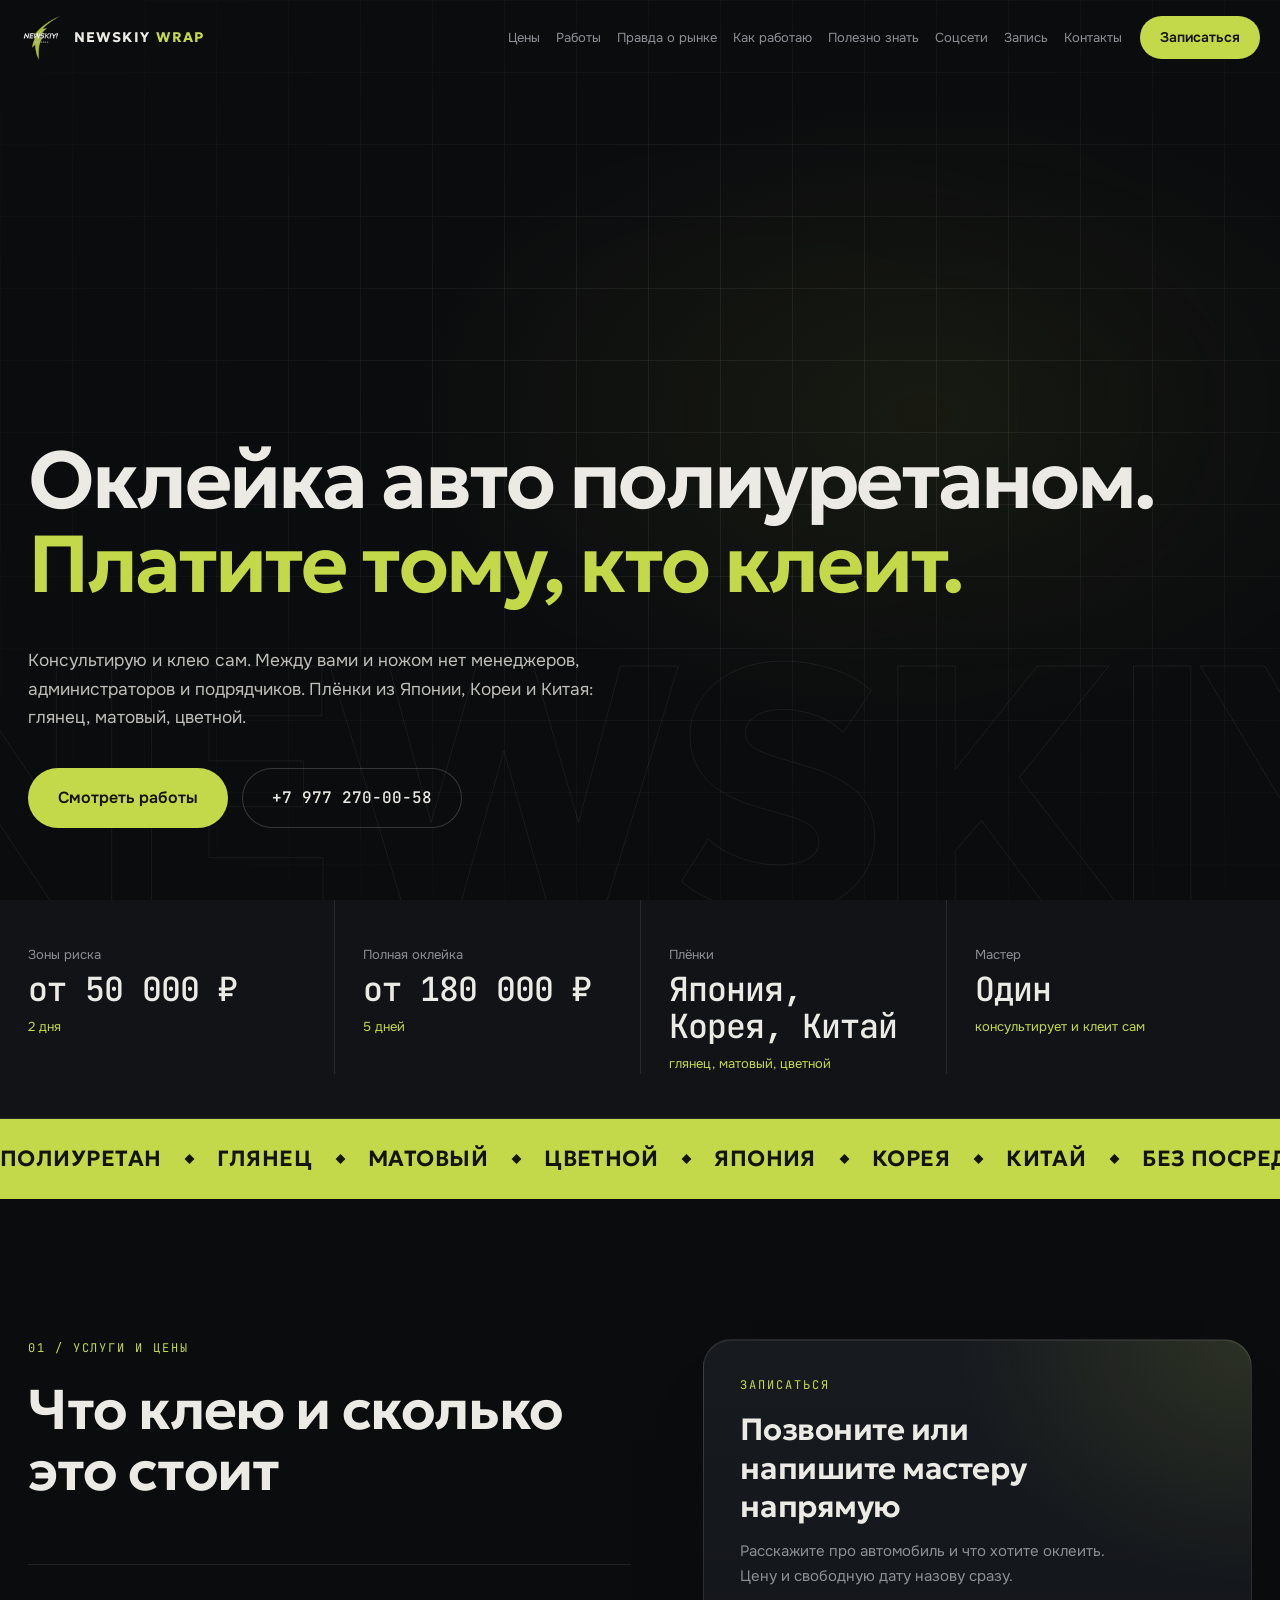
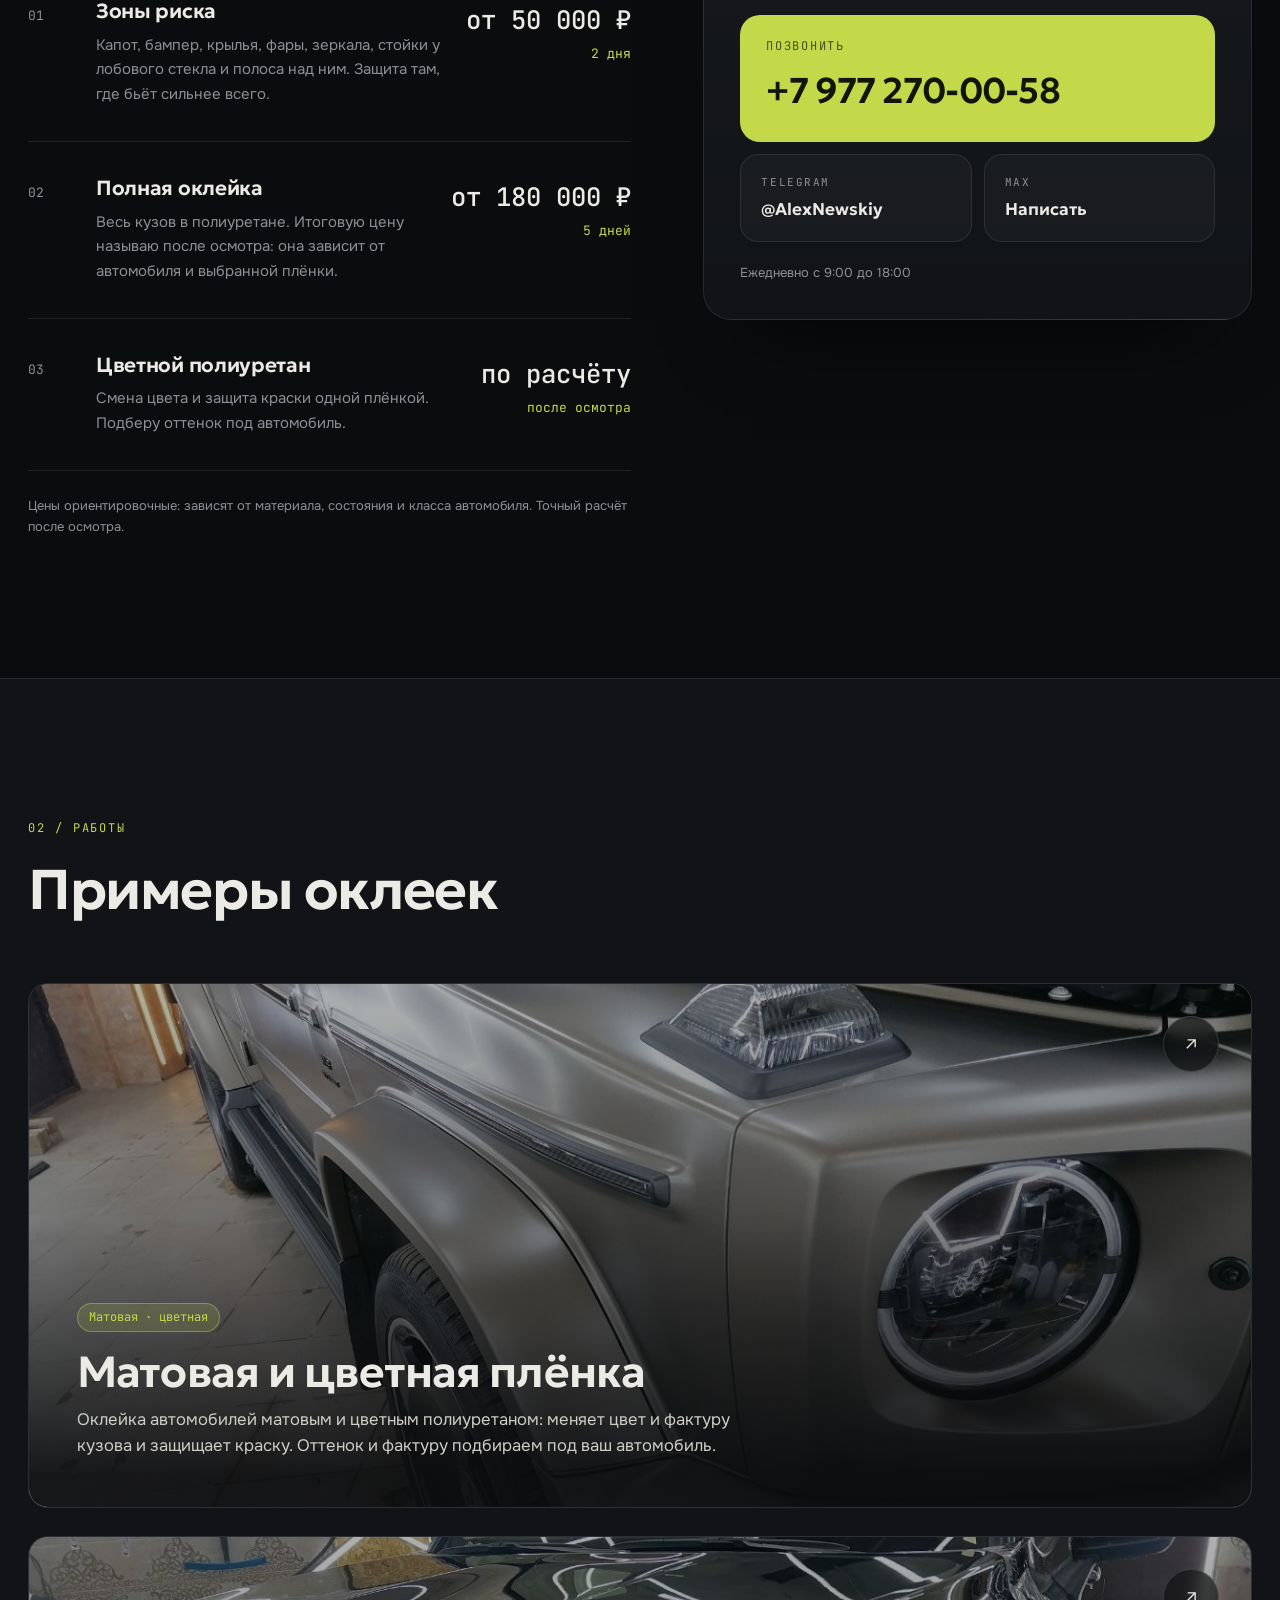
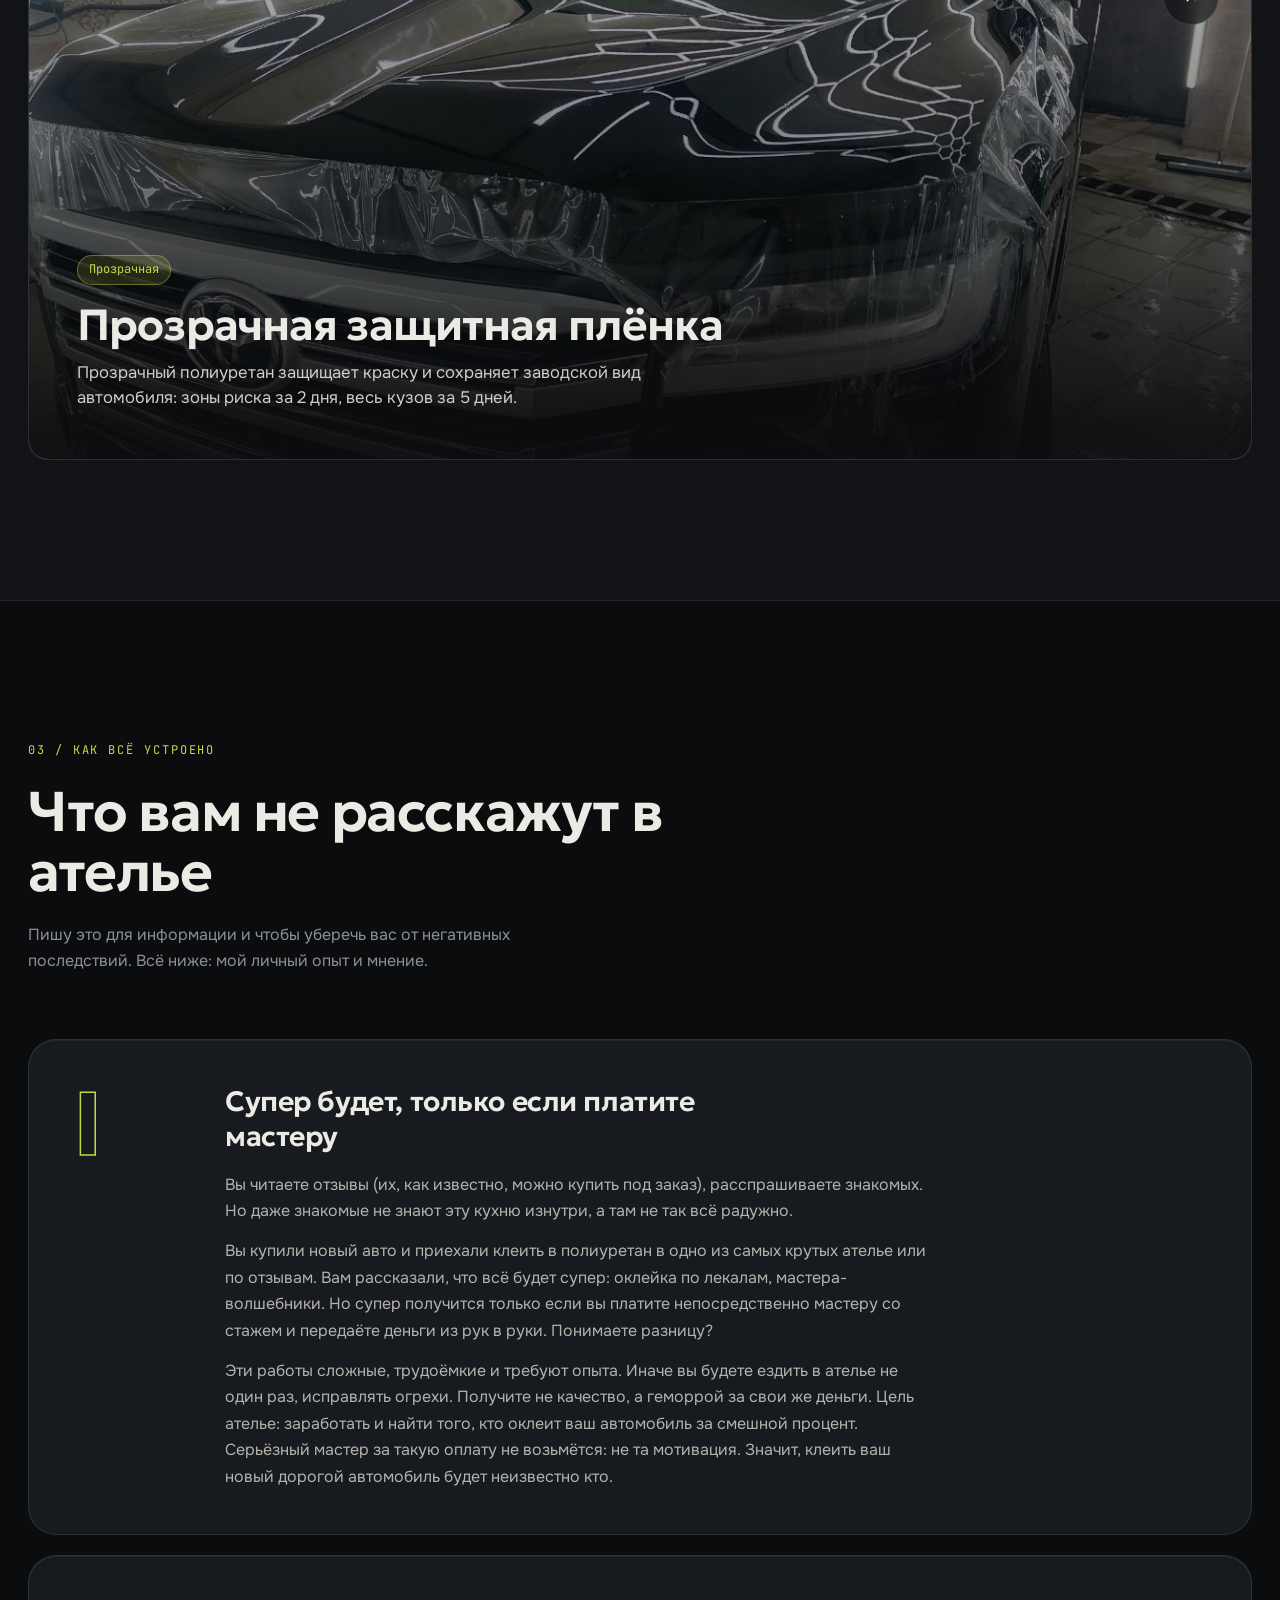
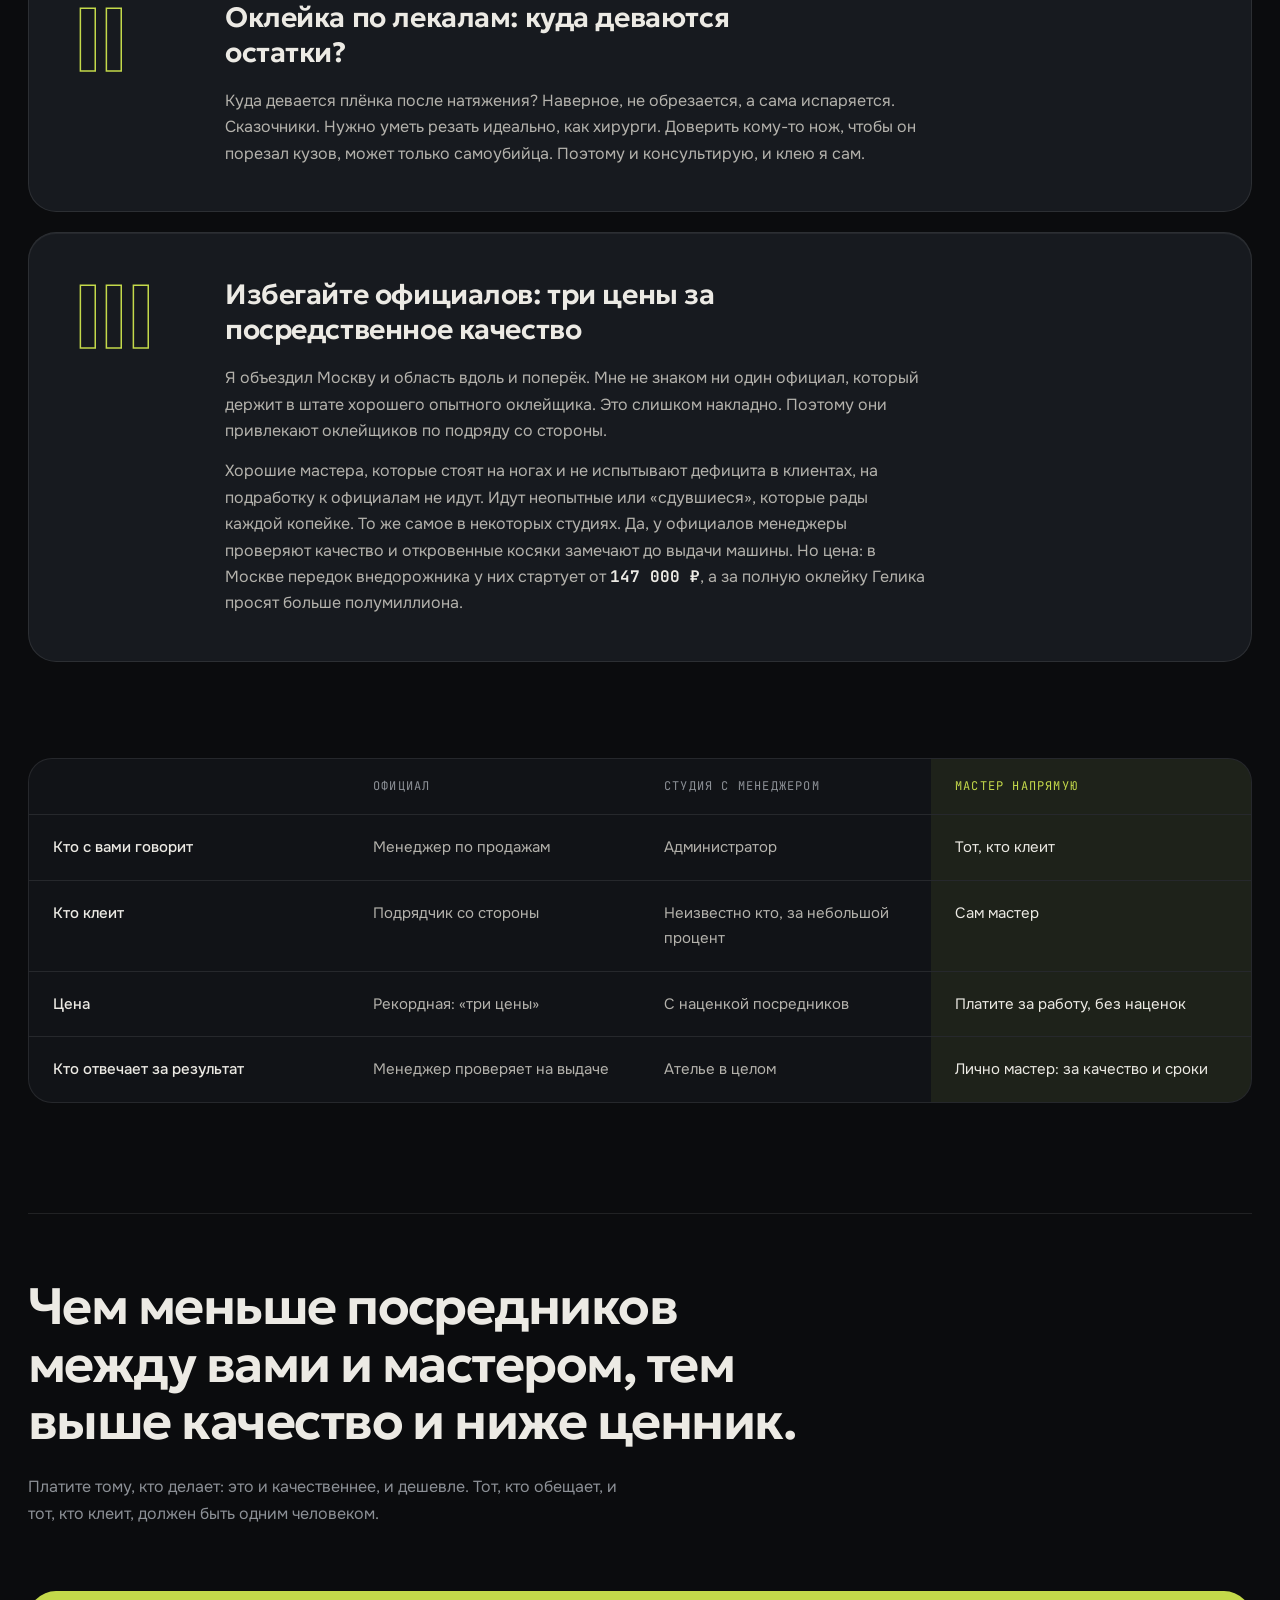
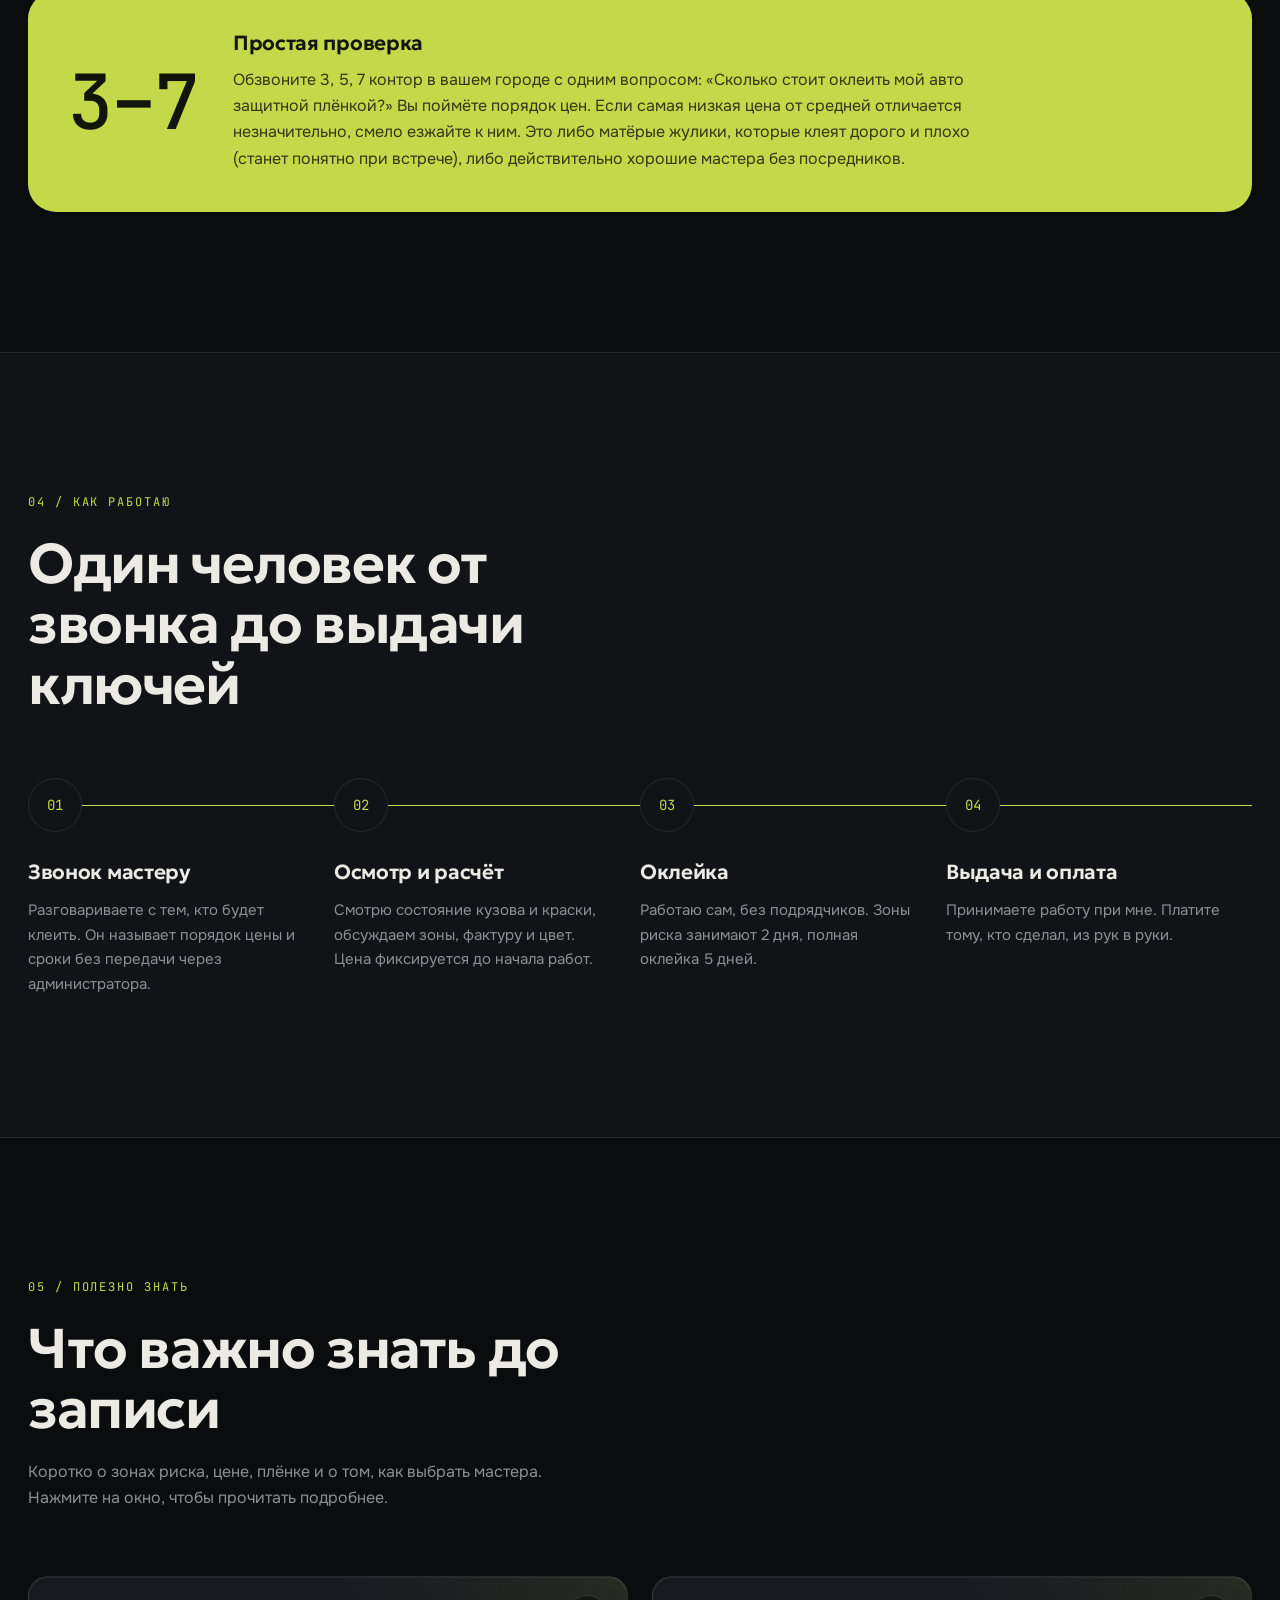
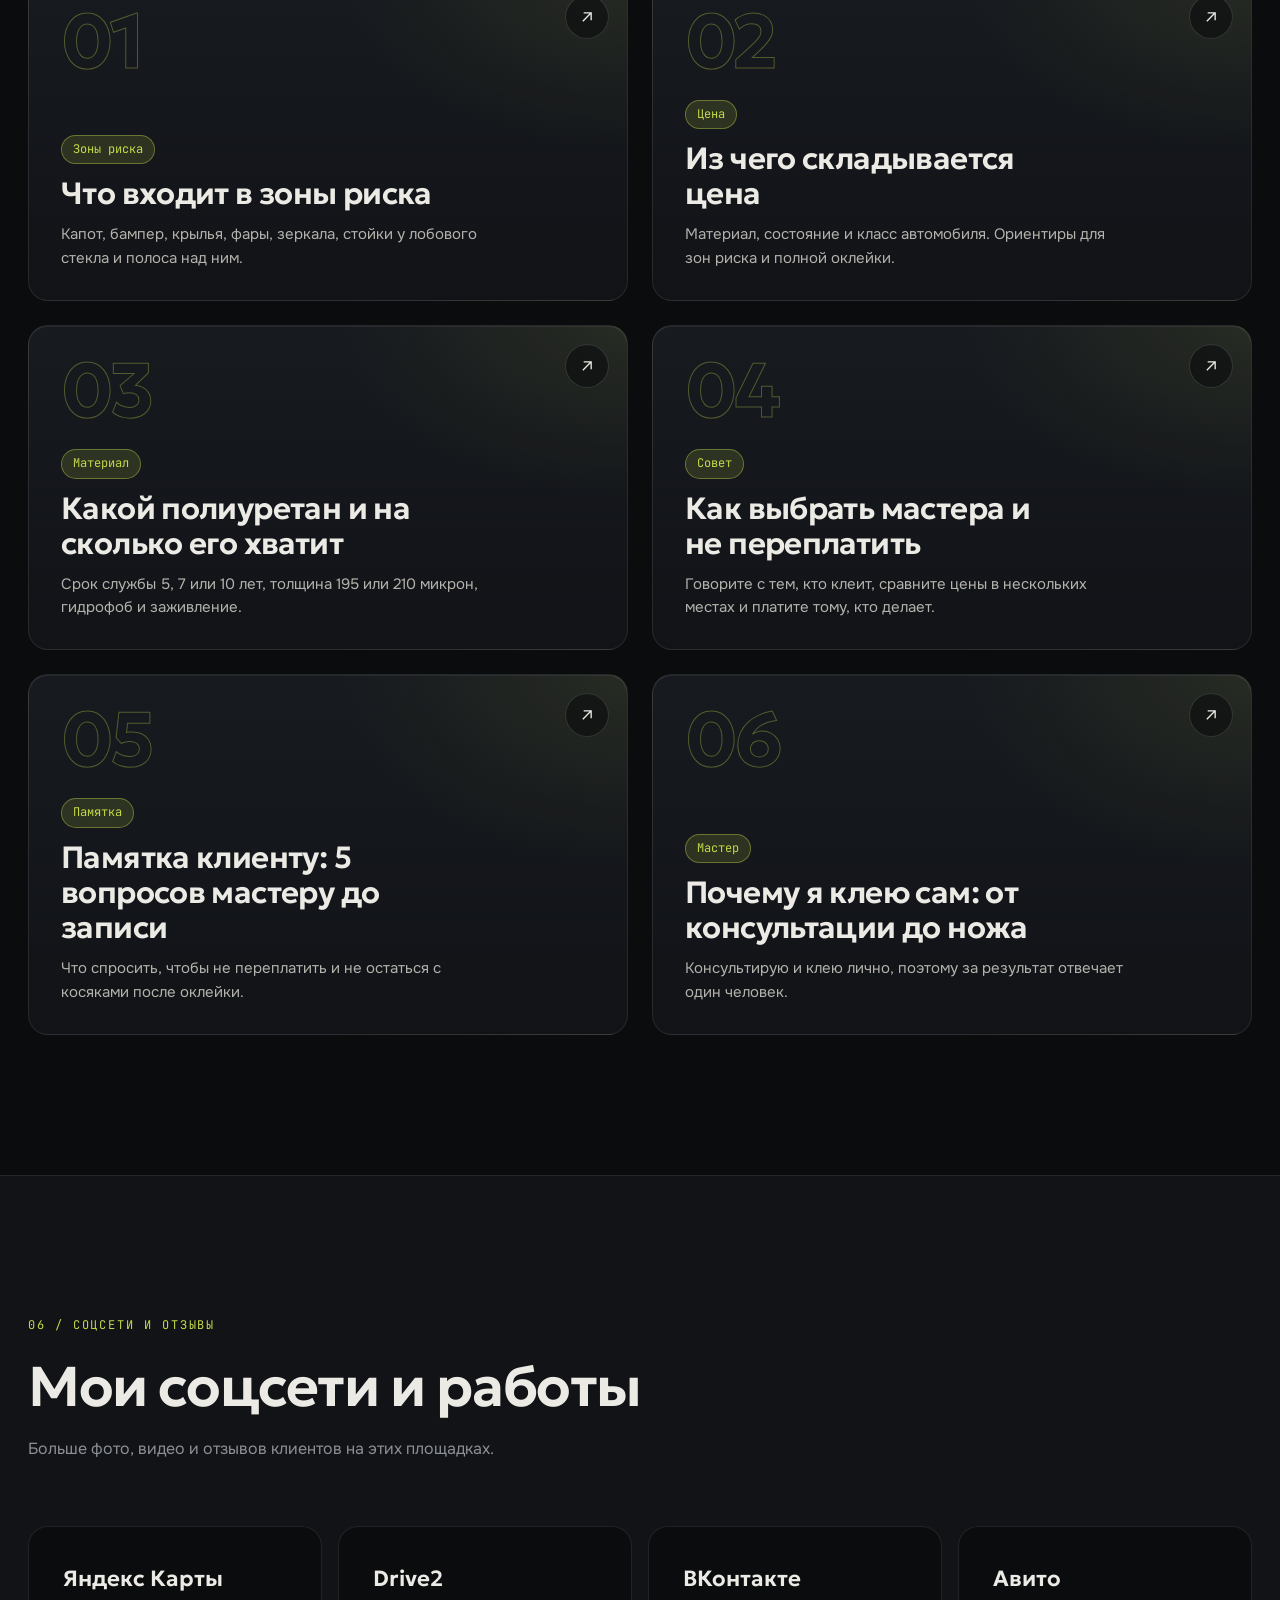
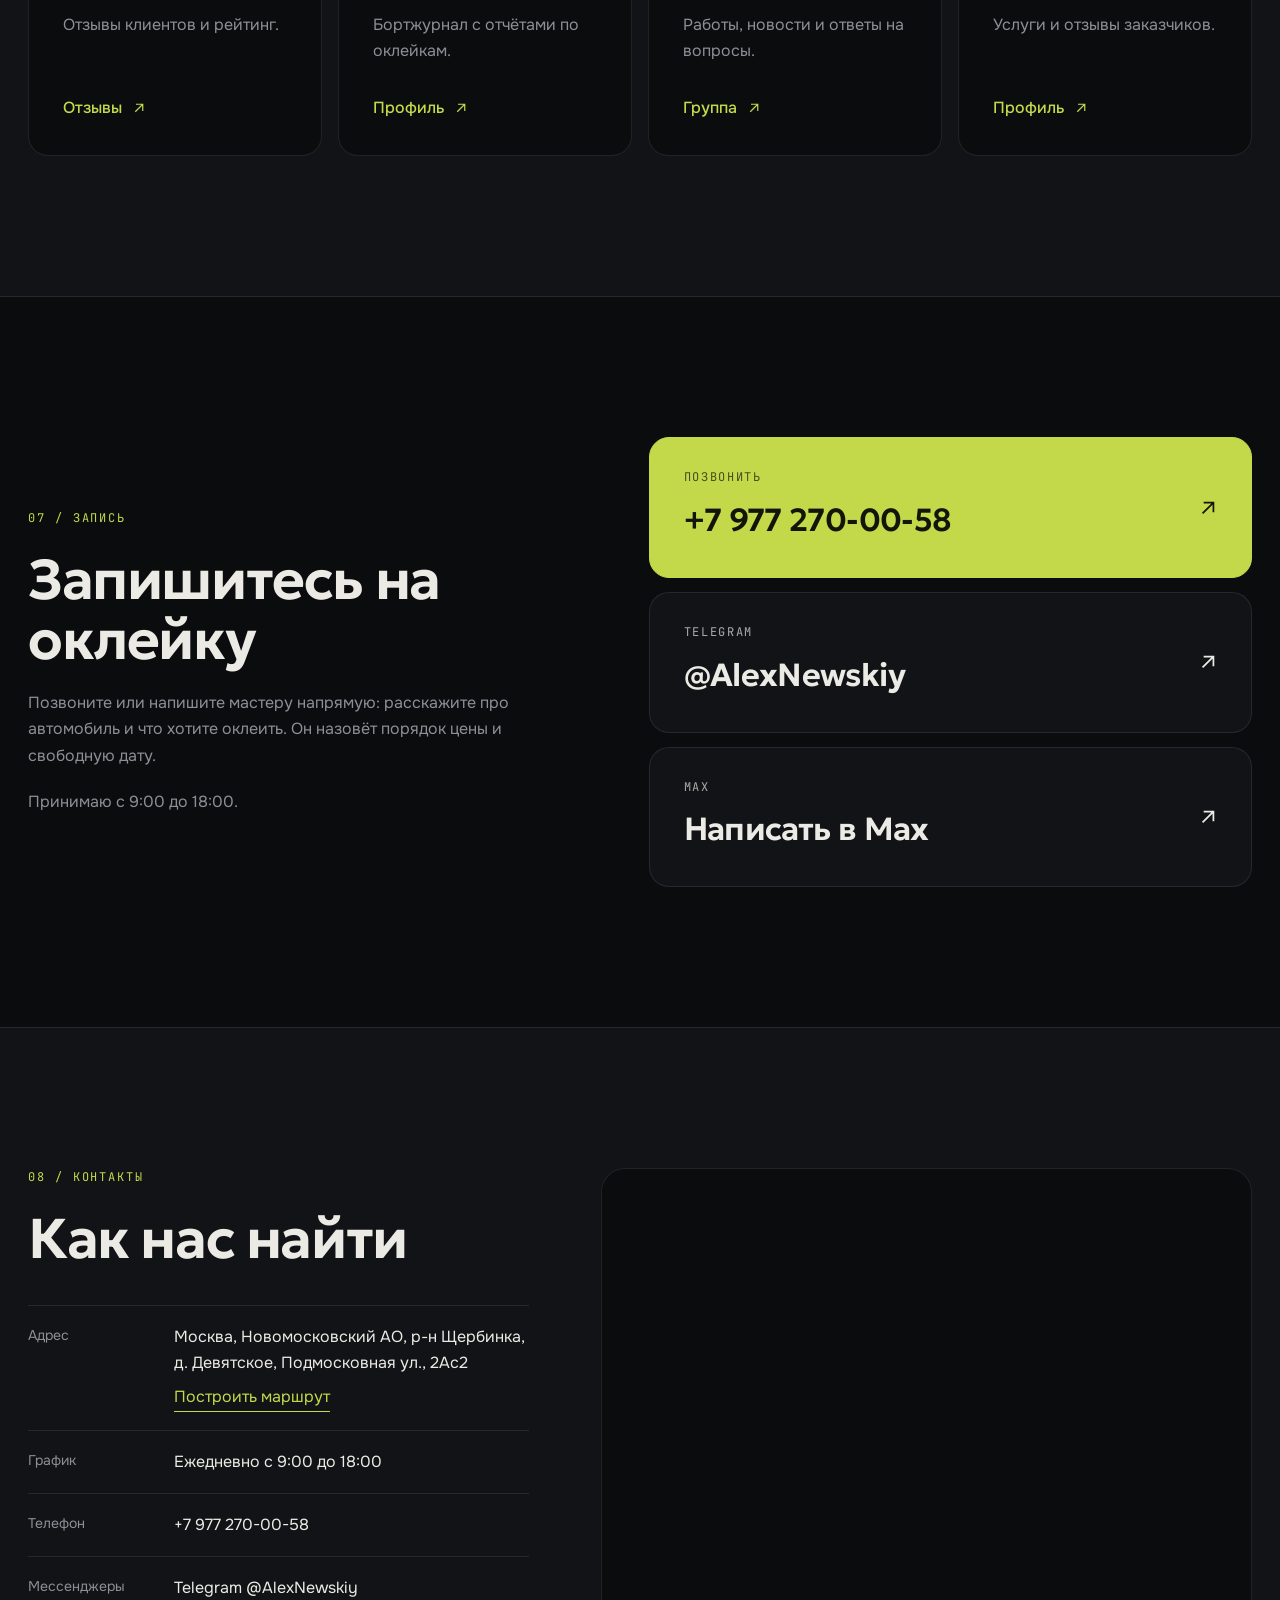
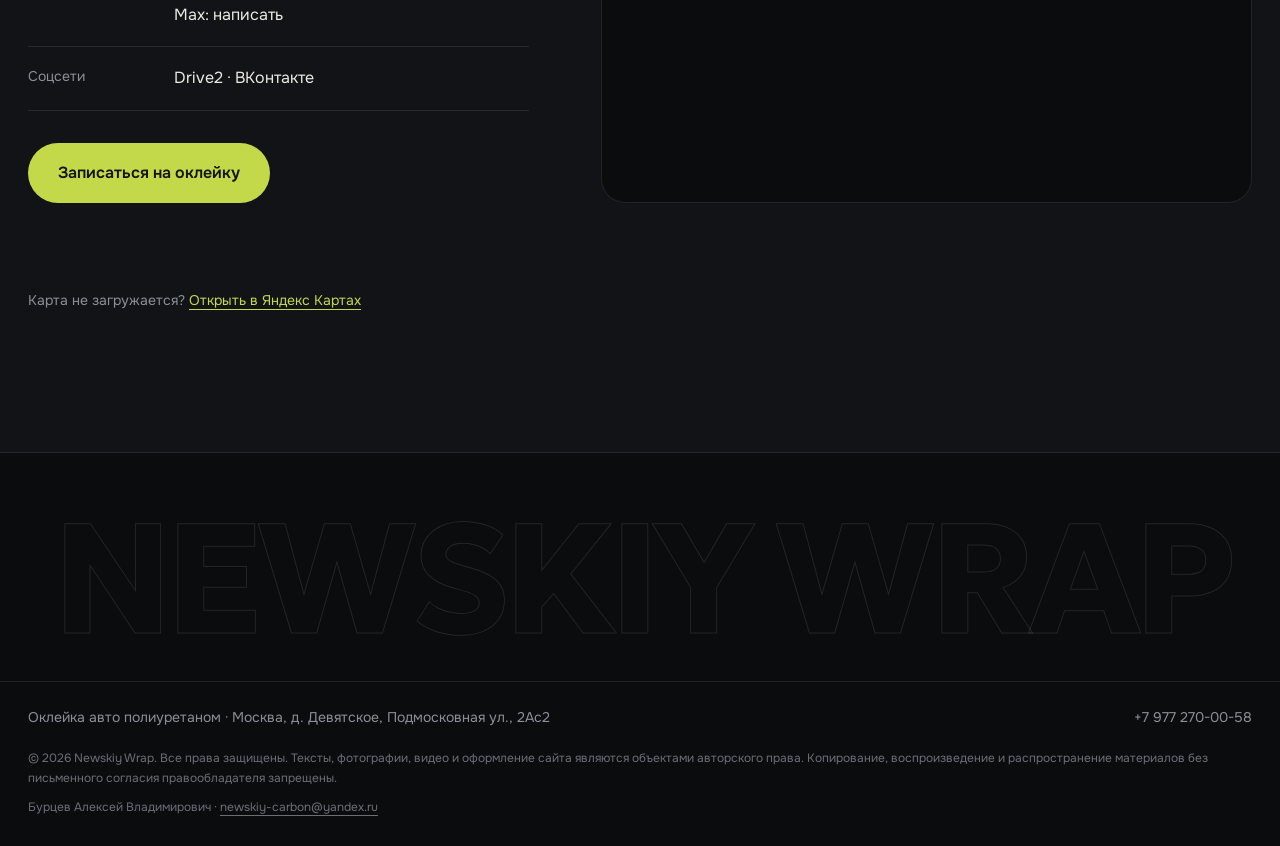
==== index.html @ c979ae51 "Ссылка на карту на случай, если карта не загрузилась; цвет выделения текста Co-Authored-By: Claude S" ====
<!doctype html>
<html lang="ru">
<head>
<meta charset="utf-8">
<meta name="viewport" content="width=device-width, initial-scale=1">
<title>Newskiy Wrap — оклейка авто полиуретановой плёнкой в Москве</title>
<meta name="description" content="Оклейка автомобилей полиуретаном: матовый, глянец, цветной. Плёнки из Японии, Кореи и Китая. Консультирует и клеит один мастер, без посредников. Зоны риска от 50 000 ₽, полная оклейка от 180 000 ₽.">
<meta name="theme-color" content="#0b0c0e">
<link rel="preconnect" href="https://fonts.googleapis.com">
<link rel="preconnect" href="https://fonts.gstatic.com" crossorigin>
<link href="https://fonts.googleapis.com/css2?family=Geologica:wght@300;400;500;600;700&family=Onest:wght@300;400;500;600&family=JetBrains+Mono:wght@400;500&display=swap" rel="stylesheet">
<link rel="icon" type="image/png" href="favicon.png">
<link rel="stylesheet" href="style.css?v=93">
</head>
<body>

<header class="nav" id="nav">
  <a class="logo" href="#top" aria-label="Newskiy Wrap">
    <img class="logo-mark" src="logo.png" alt="" width="44" height="44">
    <span>NEWSKIY<em>WRAP</em></span>
  </a>
  <nav class="nav-links" id="navLinks">
    <a href="#prices">Цены</a>
    <a href="#works">Работы</a>
    <a href="#truth">Правда о рынке</a>
    <a href="#process">Как работаю</a>
    <a href="#info">Полезно знать</a>
    <a href="#reviews">Соцсети</a>
    <a href="#booking">Запись</a>
    <a href="#contacts">Контакты</a>
  </nav>
  <a class="btn btn-sm" href="#booking">Записаться</a>
  <button class="burger" id="burger" aria-label="Меню" aria-expanded="false"><span></span><span></span></button>
</header>

<main id="top">

<!-- HERO -->
<section class="hero" id="hero">
  <div class="hero-grid-bg" aria-hidden="true"></div>
  <div class="hero-word" aria-hidden="true">NEWSKIY</div>
  
  <div class="hero-inner wrap">
    <div class="hero-copy">
      <h1>Оклейка авто полиуретаном.<br><em>Платите тому, кто клеит.</em></h1>
      <p class="lead">Консультирую и клею сам. Между вами и ножом нет менеджеров, администраторов и подрядчиков. Плёнки из Японии, Кореи и Китая: глянец, матовый, цветной.</p>
      <div class="hero-cta">
        <a class="btn" href="#works">Смотреть работы</a>
        <a class="btn btn-ghost" href="tel:+79772700058">+7 977 270-00-58</a>
      </div>
    </div>
  </div>
</section>

<section class="hero-strip" aria-label="Коротко об услугах">
  <dl class="hero-stats wrap">
    <div><dt>Зоны риска</dt><dd>от 50 000 ₽</dd><small>2 дня</small></div>
    <div><dt>Полная оклейка</dt><dd>от 180 000 ₽</dd><small>5 дней</small></div>
    <div><dt>Плёнки</dt><dd>Япония, Корея, Китай</dd><small>глянец, матовый, цветной</small></div>
    <div><dt>Мастер</dt><dd>Один</dd><small>консультирует и клеит сам</small></div>
  </dl>
</section>

<div class="marquee" aria-hidden="true">
  <div class="marquee-track">
    <span>Полиуретан</span><span>Глянец</span><span>Матовый</span><span>Цветной</span><span>Япония</span><span>Корея</span><span>Китай</span><span>Без посредников</span>
    <span>Полиуретан</span><span>Глянец</span><span>Матовый</span><span>Цветной</span><span>Япония</span><span>Корея</span><span>Китай</span><span>Без посредников</span>
  </div>
</div>

<!-- PRICES -->
<section class="section" id="prices">
  <div class="wrap grid-prices">
    <div>
      <div class="head reveal">
        <p class="label">01 / Услуги и цены</p>
        <h2>Что клею и сколько это стоит</h2>
      </div>
      <ul class="price-list" id="priceList">
        <li class="price-row reveal" data-mode="risk">
          <span class="pr-idx">01</span>
          <div class="pr-main">
            <h3>Зоны риска</h3>
            <p>Капот, бампер, крылья, фары, зеркала, стойки у лобового стекла и полоса над ним. Защита там, где бьёт сильнее всего.</p>
          </div>
          <div class="pr-meta"><span class="pr-cost">от 50 000 ₽</span><span class="pr-time">2 дня</span></div>
        </li>
        <li class="price-row reveal" data-mode="full">
          <span class="pr-idx">02</span>
          <div class="pr-main">
            <h3>Полная оклейка</h3>
            <p>Весь кузов в полиуретане. Итоговую цену называю после осмотра: она зависит от автомобиля и выбранной плёнки.</p>
          </div>
          <div class="pr-meta"><span class="pr-cost">от 180 000 ₽</span><span class="pr-time">5 дней</span></div>
        </li>
        <li class="price-row reveal" data-mode="color">
          <span class="pr-idx">03</span>
          <div class="pr-main">
            <h3>Цветной полиуретан</h3>
            <p>Смена цвета и защита краски одной плёнкой. Подберу оттенок под автомобиль.</p>
          </div>
          <div class="pr-meta"><span class="pr-cost">по расчёту</span><span class="pr-time">после осмотра</span></div>
        </li>
      </ul>
      <p class="fine reveal">Цены ориентировочные: зависят от материала, состояния и класса автомобиля. Точный расчёт после осмотра.</p>
    </div>

    <div class="diag-sticky reveal">
      <div class="book-card">
        <p class="bc-label">Записаться</p>
        <h3>Позвоните или напишите мастеру напрямую</h3>
        <p class="bc-note">Расскажите про автомобиль и что хотите оклеить. Цену и свободную дату назову сразу.</p>
        <a class="bc-phone" href="tel:+79772700058">
          <span>Позвонить</span>
          <b>+7 977 270-00-58</b>
        </a>
        <div class="bc-links">
          <a href="https://t.me/AlexNewskiy" target="_blank" rel="noopener"><span>Telegram</span><b>@AlexNewskiy</b></a>
          <a href="https://max.ru/u/f9LHodD0cOKzmCOb7GUmA6AZXnyaJ79vmyBypSee1Kye7gQ1N4GQxfeC9OI" target="_blank" rel="noopener"><span>Max</span><b>Написать</b></a>
        </div>
        <p class="bc-hours">Ежедневно с 9:00 до 18:00</p>
      </div>
    </div>
  </div>
</section>

<!-- WORKS -->
<section class="section section-dark" id="works">
  <div class="wrap">
    <div class="head head-row reveal">
      <div>
        <p class="label">02 / Работы</p>
        <h2>Примеры оклеек</h2>
      </div>
    </div>
    <div class="works" id="works-grid" aria-live="polite"></div>
  </div>
</section>

<!-- TRUTH -->
<section class="section" id="truth">
  <div class="wrap">
    <div class="head reveal">
      <p class="label">03 / Как всё устроено</p>
      <h2>Что вам не расскажут в ателье</h2>
      <p class="note">Пишу это для информации и чтобы уберечь вас от негативных последствий. Всё ниже: мой личный опыт и мнение.</p>
    </div>

    <div class="stack">
      <article class="stack-card reveal">
        <span class="big-num">I</span>
        <div>
          <h3>Супер будет, только если платите мастеру</h3>
          <p>Вы читаете отзывы (их, как известно, можно купить под заказ), расспрашиваете знакомых. Но даже знакомые не знают эту кухню изнутри, а там не так всё радужно.</p>
          <p>Вы купили новый авто и приехали клеить в полиуретан в одно из самых крутых ателье или по отзывам. Вам рассказали, что всё будет супер: оклейка по лекалам, мастера-волшебники. Но супер получится только если вы платите непосредственно мастеру со стажем и передаёте деньги из рук в руки. Понимаете разницу?</p>
          <p>Эти работы сложные, трудоёмкие и требуют опыта. Иначе вы будете ездить в ателье не один раз, исправлять огрехи. Получите не качество, а геморрой за свои же деньги. Цель ателье: заработать и найти того, кто оклеит ваш автомобиль за смешной процент. Серьёзный мастер за такую оплату не возьмётся: не та мотивация. Значит, клеить ваш новый дорогой автомобиль будет неизвестно кто.</p>
        </div>
      </article>

      <article class="stack-card reveal">
        <span class="big-num">II</span>
        <div>
          <h3>Оклейка по лекалам: куда деваются остатки?</h3>
          <p>Куда девается плёнка после натяжения? Наверное, не обрезается, а сама испаряется. Сказочники. Нужно уметь резать идеально, как хирурги. Доверить кому-то нож, чтобы он порезал кузов, может только самоубийца. Поэтому и консультирую, и клею я сам.</p>
        </div>
      </article>

      <article class="stack-card reveal">
        <span class="big-num">III</span>
        <div>
          <h3>Избегайте официалов: три цены за посредственное качество</h3>
          <p>Я объездил Москву и область вдоль и поперёк. Мне не знаком ни один официал, который держит в штате хорошего опытного оклейщика. Это слишком накладно. Поэтому они привлекают оклейщиков по подряду со стороны.</p>
          <p>Хорошие мастера, которые стоят на ногах и не испытывают дефицита в клиентах, на подработку к официалам не идут. Идут неопытные или «сдувшиеся», которые рады каждой копейке. То же самое в некоторых студиях. Да, у официалов менеджеры проверяют качество и откровенные косяки замечают до выдачи машины. Но цена: в Москве передок внедорожника у них стартует от <b class="mono">147 000 ₽</b>, а за полную оклейку Гелика просят больше полумиллиона.</p>
        </div>
      </article>
    </div>

    <div class="compare reveal" role="table" aria-label="Сравнение вариантов оклейки (по опыту мастера)">
      <div class="cmp-row cmp-head" role="row">
        <span role="columnheader"></span>
        <span role="columnheader">Официал</span>
        <span role="columnheader">Студия с менеджером</span>
        <span role="columnheader" class="cmp-us">Мастер напрямую</span>
      </div>
      <div class="cmp-row" role="row">
        <span class="cmp-q" role="rowheader">Кто с вами говорит</span>
        <span data-col="Официал" role="cell">Менеджер по продажам</span>
        <span data-col="Студия" role="cell">Администратор</span>
        <span data-col="Мастер" class="cmp-us" role="cell">Тот, кто клеит</span>
      </div>
      <div class="cmp-row" role="row">
        <span class="cmp-q" role="rowheader">Кто клеит</span>
        <span data-col="Официал" role="cell">Подрядчик со стороны</span>
        <span data-col="Студия" role="cell">Неизвестно кто, за небольшой процент</span>
        <span data-col="Мастер" class="cmp-us" role="cell">Сам мастер</span>
      </div>
      <div class="cmp-row" role="row">
        <span class="cmp-q" role="rowheader">Цена</span>
        <span data-col="Официал" role="cell">Рекордная: «три цены»</span>
        <span data-col="Студия" role="cell">С наценкой посредников</span>
        <span data-col="Мастер" class="cmp-us" role="cell">Платите за работу, без наценок</span>
      </div>
      <div class="cmp-row" role="row">
        <span class="cmp-q" role="rowheader">Кто отвечает за результат</span>
        <span data-col="Официал" role="cell">Менеджер проверяет на выдаче</span>
        <span data-col="Студия" role="cell">Ателье в целом</span>
        <span data-col="Мастер" class="cmp-us" role="cell">Лично мастер: за качество и сроки</span>
      </div>
    </div>

    <blockquote class="verdict reveal">
      <p>Чем меньше посредников между вами и мастером, тем выше качество и ниже ценник.</p>
      <footer>Платите тому, кто делает: это и качественнее, и дешевле. Тот, кто обещает, и тот, кто клеит, должен быть одним человеком.</footer>
    </blockquote>

    <div class="tip reveal">
      <span class="tip-n mono">3–7</span>
      <div>
        <h3>Простая проверка</h3>
        <p>Обзвоните 3, 5, 7 контор в вашем городе с одним вопросом: «Сколько стоит оклеить мой авто защитной плёнкой?» Вы поймёте порядок цен. Если самая низкая цена от средней отличается незначительно, смело езжайте к ним. Это либо матёрые жулики, которые клеят дорого и плохо (станет понятно при встрече), либо действительно хорошие мастера без посредников.</p>
      </div>
    </div>
  </div>
</section>

<!-- PROCESS -->
<section class="section section-dark" id="process">
  <div class="wrap">
    <div class="head reveal">
      <p class="label">04 / Как работаю</p>
      <h2>Один человек от звонка до выдачи ключей</h2>
    </div>
    <ol class="steps" id="steps">
      <li class="reveal"><span class="s-num">01</span><h3>Звонок мастеру</h3><p>Разговариваете с тем, кто будет клеить. Он называет порядок цены и сроки без передачи через администратора.</p></li>
      <li class="reveal"><span class="s-num">02</span><h3>Осмотр и расчёт</h3><p>Смотрю состояние кузова и краски, обсуждаем зоны, фактуру и цвет. Цена фиксируется до начала работ.</p></li>
      <li class="reveal"><span class="s-num">03</span><h3>Оклейка</h3><p>Работаю сам, без подрядчиков. Зоны риска занимают 2 дня, полная оклейка 5 дней.</p></li>
      <li class="reveal"><span class="s-num">04</span><h3>Выдача и оплата</h3><p>Принимаете работу при мне. Платите тому, кто сделал, из рук в руки.</p></li>
    </ol>
  </div>
</section>

<!-- INFO -->
<section class="section" id="info">
  <div class="wrap">
    <div class="head reveal">
      <p class="label">05 / Полезно знать</p>
      <h2>Что важно знать до записи</h2>
      <p class="note">Коротко о зонах риска, цене, плёнке и о том, как выбрать мастера. Нажмите на окно, чтобы прочитать подробнее.</p>
    </div>
    <div class="info-grid" id="info-grid"></div>
  </div>
</section>

<!-- REVIEWS -->
<section class="section section-dark" id="reviews">
  <div class="wrap">
    <div class="head reveal">
      <p class="label">06 / Соцсети и отзывы</p>
      <h2>Мои соцсети и работы</h2>
      <p class="note">Больше фото, видео и отзывов клиентов на этих площадках.</p>
    </div>
    <div class="reviews-grid">
      <a class="review-src reveal" href="https://yandex.ru/maps/org/227361083026/reviews/" target="_blank" rel="noopener">
        <span class="src-name">Яндекс Карты</span>
        <p>Отзывы клиентов и рейтинг.</p>
        <span class="src-go">Отзывы <svg width="18" height="18" viewBox="0 0 24 24" fill="none" stroke="currentColor" stroke-width="1.6"><path d="M7 17 17 7M8 7h9v9"/></svg></span>
      </a>
      <a class="review-src reveal" href="https://www.drive2.ru/users/newski" target="_blank" rel="noopener">
        <span class="src-name">Drive2</span>
        <p>Бортжурнал с отчётами по оклейкам.</p>
        <span class="src-go">Профиль <svg width="18" height="18" viewBox="0 0 24 24" fill="none" stroke="currentColor" stroke-width="1.6"><path d="M7 17 17 7M8 7h9v9"/></svg></span>
      </a>
      <a class="review-src reveal" href="https://vk.ru/club53753313" target="_blank" rel="noopener">
        <span class="src-name">ВКонтакте</span>
        <p>Работы, новости и ответы на вопросы.</p>
        <span class="src-go">Группа <svg width="18" height="18" viewBox="0 0 24 24" fill="none" stroke="currentColor" stroke-width="1.6"><path d="M7 17 17 7M8 7h9v9"/></svg></span>
      </a>
      <a class="review-src reveal" href="https://www.avito.ru/brands/i365973119/all/predlozheniya_uslug" target="_blank" rel="noopener">
        <span class="src-name">Авито</span>
        <p>Услуги и отзывы заказчиков.</p>
        <span class="src-go">Профиль <svg width="18" height="18" viewBox="0 0 24 24" fill="none" stroke="currentColor" stroke-width="1.6"><path d="M7 17 17 7M8 7h9v9"/></svg></span>
      </a>
    </div>
  </div>
</section>

<!-- BOOKING -->
<section class="section booking" id="booking">
  <div class="wrap grid-booking">
    <div class="reveal">
      <p class="label">07 / Запись</p>
      <h2>Запишитесь на оклейку</h2>
      <p class="body">Позвоните или напишите мастеру напрямую: расскажите про автомобиль и что хотите оклеить. Он назовёт порядок цены и свободную дату.</p>
      <p class="body">Принимаю с 9:00 до 18:00.</p>
    </div>
    <div class="channels reveal">
      <a href="tel:+79772700058" class="channel channel-main">
        <span class="ch-label">Позвонить</span>
        <b>+7 977 270-00-58</b>
        <svg width="26" height="26" viewBox="0 0 24 24" fill="none" stroke="currentColor" stroke-width="1.6"><path d="M7 17 17 7M8 7h9v9"/></svg>
      </a>
      <a href="https://t.me/AlexNewskiy" target="_blank" rel="noopener" class="channel">
        <span class="ch-label">Telegram</span>
        <b>@AlexNewskiy</b>
        <svg width="26" height="26" viewBox="0 0 24 24" fill="none" stroke="currentColor" stroke-width="1.6"><path d="M7 17 17 7M8 7h9v9"/></svg>
      </a>
      <a href="https://max.ru/u/f9LHodD0cOKzmCOb7GUmA6AZXnyaJ79vmyBypSee1Kye7gQ1N4GQxfeC9OI" target="_blank" rel="noopener" class="channel">
        <span class="ch-label">Max</span>
        <b>Написать в Max</b>
        <svg width="26" height="26" viewBox="0 0 24 24" fill="none" stroke="currentColor" stroke-width="1.6"><path d="M7 17 17 7M8 7h9v9"/></svg>
      </a>
    </div>
  </div>
</section>

<!-- CONTACTS -->
<section class="section section-dark" id="contacts">
  <div class="wrap grid-contacts">
    <div class="reveal">
      <p class="label">08 / Контакты</p>
      <h2>Как нас найти</h2>
      <dl class="contact-list">
        <div><dt>Адрес</dt><dd>Москва, Новомосковский АО, р-н Щербинка,<br>д. Девятское, Подмосковная ул., 2Ас2<br><a class="route" href="https://yandex.ru/maps/?mode=search&text=%D0%9C%D0%BE%D1%81%D0%BA%D0%B2%D0%B0%2C%20%D0%A9%D0%B5%D1%80%D0%B1%D0%B8%D0%BD%D0%BA%D0%B0%2C%20%D0%B4%D0%B5%D1%80%D0%B5%D0%B2%D0%BD%D1%8F%20%D0%94%D0%B5%D0%B2%D1%8F%D1%82%D1%81%D0%BA%D0%BE%D0%B5%2C%20%D0%9F%D0%BE%D0%B4%D0%BC%D0%BE%D1%81%D0%BA%D0%BE%D0%B2%D0%BD%D0%B0%D1%8F%20%D1%83%D0%BB%D0%B8%D1%86%D0%B0%2C%202%D0%90%D1%812" target="_blank" rel="noopener">Построить маршрут</a></dd></div>
        <div><dt>График</dt><dd>Ежедневно с 9:00 до 18:00</dd></div>
        <div><dt>Телефон</dt><dd><a href="tel:+79772700058">+7 977 270-00-58</a></dd></div>
        <div><dt>Мессенджеры</dt><dd><a href="https://t.me/AlexNewskiy" target="_blank" rel="noopener">Telegram @AlexNewskiy</a><br><a href="https://max.ru/u/f9LHodD0cOKzmCOb7GUmA6AZXnyaJ79vmyBypSee1Kye7gQ1N4GQxfeC9OI" target="_blank" rel="noopener">Max: написать</a></dd></div>
        <div><dt>Соцсети</dt><dd><a href="https://www.drive2.ru/users/newski" target="_blank" rel="noopener">Drive2</a> · <a href="https://vk.ru/club53753313" target="_blank" rel="noopener">ВКонтакте</a></dd></div>
      </dl>
      <a class="btn contacts-cta" href="#booking">Записаться на оклейку</a>
    </div>
    <div class="map reveal" id="map">
      <iframe src="https://yandex.ru/map-widget/v1/?text=%D0%9C%D0%BE%D1%81%D0%BA%D0%B2%D0%B0%2C%20%D0%9D%D0%BE%D0%B2%D0%BE%D0%BC%D0%BE%D1%81%D0%BA%D0%BE%D0%B2%D1%81%D0%BA%D0%B8%D0%B9%20%D0%B0%D0%B4%D0%BC%D0%B8%D0%BD%D0%B8%D1%81%D1%82%D1%80%D0%B0%D1%82%D0%B8%D0%B2%D0%BD%D1%8B%D0%B9%20%D0%BE%D0%BA%D1%80%D1%83%D0%B3%2C%20%D0%A9%D0%B5%D1%80%D0%B1%D0%B8%D0%BD%D0%BA%D0%B0%2C%20%D0%B4%D0%B5%D1%80%D0%B5%D0%B2%D0%BD%D1%8F%20%D0%94%D0%B5%D0%B2%D1%8F%D1%82%D1%81%D0%BA%D0%BE%D0%B5%2C%20%D0%9F%D0%BE%D0%B4%D0%BC%D0%BE%D1%81%D0%BA%D0%BE%D0%B2%D0%BD%D0%B0%D1%8F%20%D1%83%D0%BB%D0%B8%D1%86%D0%B0%2C%202%D0%90%D1%812&z=16&l=map" title="Карта: адрес студии Newskiy Wrap" loading="lazy" allowfullscreen referrerpolicy="no-referrer-when-downgrade"></iframe>
      <span class="map-label" aria-hidden="true"><i><svg width="18" height="18" viewBox="0 0 24 24" fill="none" stroke="currentColor" stroke-width="1.8"><rect x="5" y="3" width="14" height="18" rx="1.5"/><path d="M9 7h2M13 7h2M9 11h2M13 11h2M9 15h2M13 15h2"/></svg></i>Подмосковная улица, 2Ас2</span>
    </div>
    <p class="map-fallback">Карта не загружается? <a href="https://yandex.ru/maps/?mode=search&text=%D0%9C%D0%BE%D1%81%D0%BA%D0%B2%D0%B0%2C%20%D0%9F%D0%BE%D0%B4%D0%BC%D0%BE%D1%81%D0%BA%D0%BE%D0%B2%D0%BD%D0%B0%D1%8F%20%D1%83%D0%BB%D0%B8%D1%86%D0%B0%2C%202%D0%90%D1%812" target="_blank" rel="noopener">Открыть в Яндекс Картах</a></p>
  </div>
</section>

</main>

<footer class="footer">
  <div class="footer-word" aria-hidden="true">NEWSKIY WRAP</div>
  <div class="wrap footer-in">
    <span>Оклейка авто полиуретаном · Москва, д. Девятское, Подмосковная ул., 2Ас2</span>
    <a href="tel:+79772700058">+7 977 270-00-58</a>
  </div>
  <p class="wrap legal">© 2026 Newskiy Wrap. Все права защищены. Тексты, фотографии, видео и оформление сайта являются объектами авторского права. Копирование, воспроизведение и распространение материалов без письменного согласия правообладателя запрещены.</p>
  <p class="wrap owner">Бурцев Алексей Владимирович · <a href="mailto:newskiy-carbon@yandex.ru">newskiy-carbon@yandex.ru</a></p>
</footer>

<div class="dial-backdrop" id="dialBackdrop" hidden></div>
<div class="dial" id="dial">
  <div class="dial-items" id="dialItems">
    <a class="dial-item d-call" href="tel:+79772700058" aria-label="Позвонить" style="--k:2">
      <svg width="26" height="26" viewBox="0 0 24 24" fill="none" stroke="currentColor" stroke-width="1.7"><path d="M5 4h4l2 5-2.5 1.5a11 11 0 0 0 5 5L15 13l5 2v4a2 2 0 0 1-2 2A16 16 0 0 1 3 6a2 2 0 0 1 2-2z"/></svg>
      <span class="dial-tip">Позвонить</span>
    </a>
    <a class="dial-item d-max" href="https://max.ru/u/f9LHodD0cOKzmCOb7GUmA6AZXnyaJ79vmyBypSee1Kye7gQ1N4GQxfeC9OI" target="_blank" rel="noopener" aria-label="Написать в Max" style="--k:1">
      <svg class="max-logo" width="36" height="36" viewBox="0 0 24 24" aria-hidden="true"><path fill="#fff" fill-rule="evenodd" d="M12.200 2.600A9.200 9.200 0 0 1 21.400 11.800 9.200 9.200 0 0 1 12.200 21c-1.300 0-2.500-.2-3.600-.7-.5.300-2 1-4.200 1.300.4-.9.800-2 1-3.100A9.200 9.200 0 0 1 3 11.800 9.200 9.200 0 0 1 12.200 2.600ZM12.800 7.100a4.600 4.600 0 1 0 0 9.200 4.600 4.600 0 0 0 0-9.200Z"/></svg>
      <span class="dial-tip">Написать в Max</span>
    </a>
    <a class="dial-item d-tg" href="https://t.me/AlexNewskiy" target="_blank" rel="noopener" aria-label="Написать в Telegram" style="--k:0">
      <svg width="26" height="26" viewBox="0 0 24 24" fill="currentColor"><path d="M21.400 4.200 2.900 11.300c-1.200.5-1.200 1.200-.2 1.500l4.700 1.500 1.800 5.600c.2.600.1.800.7.800.5 0 .7-.2 1-.5l2.300-2.200 4.800 3.500c.9.500 1.500.2 1.700-.8l3.100-14.700c.3-1.300-.5-1.800-1.400-1.400zM8.200 13.700l9.600-6c.5-.3.9-.1.5.2l-7.800 7-.3 3.200z"/></svg>
      <span class="dial-tip">Написать в Telegram</span>
    </a>
  </div>
  <button type="button" class="dial-toggle" id="dialToggle" aria-expanded="false" aria-controls="dialItems" aria-label="Записаться">
    <svg class="i-open" width="28" height="28" viewBox="0 0 24 24" fill="none" stroke="currentColor" stroke-width="1.7" stroke-linejoin="round"><path d="M4 5h16v11H9l-5 4z"/><path d="M8 9.500h8M8 12.500h5" stroke-linecap="round"/></svg>
    <svg class="i-close" width="28" height="28" viewBox="0 0 24 24" fill="none" stroke="currentColor" stroke-width="1.7" stroke-linecap="round"><path d="M6 6l12 12M18 6 6 18"/></svg>
  </button>
</div>

<!-- CASE PAGE -->
<div class="case" id="case" role="dialog" aria-modal="true" aria-labelledby="caseTitle" hidden>
  <div class="case-bar">
    <span class="case-brand">NEWSKIY <em>WRAP</em> / <span id="caseSec">Работы</span></span>
    <button type="button" class="case-close" aria-label="Закрыть">
      <span>Закрыть</span>
      <svg width="20" height="20" viewBox="0 0 24 24" fill="none" stroke="currentColor" stroke-width="1.6"><path d="M6 6l12 12M18 6 6 18"/></svg>
    </button>
  </div>
  <div class="case-scroll"><div class="case-inner" id="caseBody"></div></div>
</div>

<!-- LIGHTBOX -->
<div class="lb" id="lb" role="dialog" aria-modal="true" aria-label="Просмотр фото" hidden>
  <div class="lb-top">
    <span class="lb-count" id="lbCount"></span>
    <div class="lb-tools">
      <button type="button" id="lbZoomOut" aria-label="Уменьшить"><svg width="20" height="20" viewBox="0 0 24 24" fill="none" stroke="currentColor" stroke-width="1.7" stroke-linecap="round"><path d="M5 12h14"/></svg></button>
      <button type="button" id="lbZoomIn" aria-label="Приблизить"><svg width="20" height="20" viewBox="0 0 24 24" fill="none" stroke="currentColor" stroke-width="1.7" stroke-linecap="round"><path d="M12 5v14M5 12h14"/></svg></button>
      <button type="button" id="lbClose" aria-label="Закрыть"><svg width="20" height="20" viewBox="0 0 24 24" fill="none" stroke="currentColor" stroke-width="1.7" stroke-linecap="round"><path d="M6 6l12 12M18 6 6 18"/></svg></button>
    </div>
  </div>
  <div class="lb-stage" id="lbStage"><img id="lbImg" alt="" draggable="false"></div>
  <div class="lb-dots" id="lbDots"></div>
  <button type="button" class="lb-nav lb-prev" id="lbPrev" aria-label="Предыдущее фото"><svg width="26" height="26" viewBox="0 0 24 24" fill="none" stroke="currentColor" stroke-width="1.7" stroke-linecap="round" stroke-linejoin="round"><path d="M15 5l-7 7 7 7"/></svg></button>
  <button type="button" class="lb-nav lb-next" id="lbNext" aria-label="Следующее фото"><svg width="26" height="26" viewBox="0 0 24 24" fill="none" stroke="currentColor" stroke-width="1.7" stroke-linecap="round" stroke-linejoin="round"><path d="M9 5l7 7-7 7"/></svg></button>
</div>

<script src="script.js?v=93"></script>
</body>
</html>
---- style.css ----
:root{
  --bg:#0b0c0e;
  --bg-2:#111317;
  --bg-3:#171a1f;
  --line:rgba(255,255,255,.09);
  --text:#eceae4;
  --muted:#8c9096;
  --accent:#c4d94a;
  --accent-ink:#12150a;
  --radius:20px;
  --ease:cubic-bezier(.16,1,.3,1);
  --f-display:'Geologica',sans-serif;
  --f-body:'Onest',sans-serif;
  --f-mono:'JetBrains Mono',monospace;
  --s1:#3a3e46;--s2:#b4bcc7;--s3:#242730;--s4:#14161a;
}
*{box-sizing:border-box;margin:0;padding:0}
html{scroll-behavior:smooth;scroll-padding-top:72px}
body{background:var(--bg);color:var(--text);font-family:var(--f-body);font-size:16px;line-height:1.65;-webkit-font-smoothing:antialiased;overflow-x:hidden}
a{color:inherit;text-decoration:none}
button{font:inherit;color:inherit;background:none;border:0;cursor:pointer}
ul,ol{list-style:none}
em{font-style:normal}
.mono{font-family:var(--f-mono)}
:focus-visible{outline:2px solid var(--accent);outline-offset:3px;border-radius:6px}

.wrap{max-width:1320px;margin:0 auto;padding:0 28px}
.section{padding:140px 0}
.section-dark{background:var(--bg-2);border-block:1px solid var(--line)}
.label{font-family:var(--f-mono);font-size:12px;letter-spacing:.16em;text-transform:uppercase;color:var(--accent);margin-bottom:20px}
h1,h2,h3{font-family:var(--f-display);font-weight:600;letter-spacing:-.025em;line-height:1.08}
h2{font-size:clamp(30px,4.4vw,56px);max-width:17ch}
h3{font-size:clamp(18px,1.6vw,22px);line-height:1.25;letter-spacing:-.015em}
.body,.note{color:var(--muted);max-width:50ch;margin-top:20px}
.head{margin-bottom:64px}
.head-row{display:flex;justify-content:space-between;align-items:flex-end;gap:24px;flex-wrap:wrap}
.links{display:flex;gap:24px;flex-wrap:wrap}
.links a{color:var(--muted);border-bottom:1px solid var(--line);padding-bottom:2px;transition:color .3s,border-color .3s}
.links a:hover{color:var(--text);border-color:var(--accent)}
.fine{font-size:13px;color:var(--muted);margin-top:24px}

/* buttons */
.btn{display:inline-flex;align-items:center;justify-content:center;gap:10px;padding:17px 30px;border-radius:999px;background:var(--accent);color:var(--accent-ink);font-weight:600;transition:transform .45s var(--ease),background .3s;will-change:transform}
.btn:hover{background:#d3e75a;transform:translateY(-2px)}
.btn:active{transform:translateY(1px) scale(.98)}
.btn-sm{padding:10px 20px;font-size:14px}
.btn-ghost{background:transparent;color:var(--text);box-shadow:inset 0 0 0 1px rgba(255,255,255,.18);font-family:var(--f-mono);font-weight:500}
.btn-ghost:hover{background:rgba(255,255,255,.06)}

/* nav */
.nav{position:fixed;inset:0 0 auto 0;z-index:100;display:flex;align-items:center;gap:32px;padding:16px 32px;transition:background .4s,backdrop-filter .4s,border-color .4s;border-bottom:1px solid transparent}
.nav.scrolled{background:rgba(11,12,14,.78);backdrop-filter:blur(16px);-webkit-backdrop-filter:blur(16px);border-color:var(--line)}
.logo{display:flex;align-items:center;gap:10px;font-family:var(--f-display);font-weight:700;font-size:15px;letter-spacing:.08em}
.logo em{color:var(--accent);margin-left:6px}
.nav-links{display:flex;gap:28px;margin-left:auto;font-size:14px;color:var(--muted)}
.nav-links a{transition:color .3s}
.nav-links a:hover{color:var(--text)}
.burger{display:none;width:44px;height:44px;position:relative}
.burger span{position:absolute;left:11px;right:11px;height:1.5px;background:var(--text);transition:transform .4s var(--ease)}
.burger span:first-child{top:18px}.burger span:last-child{top:25px}
.burger[aria-expanded=true] span:first-child{transform:translateY(3.5px) rotate(45deg)}
.burger[aria-expanded=true] span:last-child{transform:translateY(-3.5px) rotate(-45deg)}

/* hero */
.hero{position:relative;min-height:100dvh;display:flex;flex-direction:column;justify-content:flex-end;padding:120px 0 32px;overflow:hidden;isolation:isolate}
.hero-grid-bg{position:absolute;inset:0;z-index:-2;background:
  radial-gradient(60% 55% at 72% 46%,rgba(196,217,74,.10),transparent 70%),
  linear-gradient(var(--line) 1px,transparent 1px) 0 0/72px 72px,
  linear-gradient(90deg,var(--line) 1px,transparent 1px) 0 0/72px 72px;
  -webkit-mask-image:radial-gradient(90% 80% at 60% 45%,#000 20%,transparent 85%);mask-image:radial-gradient(90% 80% at 60% 45%,#000 20%,transparent 85%);opacity:.7}
.hero-word{position:absolute;left:50%;bottom:-2vw;transform:translateX(-50%);z-index:-1;font-family:var(--f-display);font-weight:700;font-size:clamp(120px,27vw,420px);letter-spacing:-.05em;line-height:.8;color:transparent;-webkit-text-stroke:1px rgba(255,255,255,.06);white-space:nowrap;user-select:none}
.hero-inner{display:grid;grid-template-columns:1.05fr 1fr;gap:48px;align-items:center;margin-bottom:56px;width:100%}
.eyebrow{display:inline-flex;align-items:center;gap:10px;font-family:var(--f-mono);font-size:12px;letter-spacing:.06em;color:var(--muted);padding:8px 14px;border-radius:999px;box-shadow:inset 0 0 0 1px var(--line);background:rgba(255,255,255,.03);margin-bottom:28px}
.dot{width:7px;height:7px;border-radius:50%;background:var(--accent);animation:pulse 2.2s ease-in-out infinite}
@keyframes pulse{50%{opacity:.3;transform:scale(.75)}}
.hero h1{font-size:clamp(34px,5.2vw,74px);margin-bottom:28px}
.hero h1 em{color:var(--accent)}
.lead{max-width:48ch;font-size:clamp(16px,1.35vw,19px);color:#bfbdb7;margin-bottom:36px}
.hero-cta{display:flex;gap:14px;flex-wrap:wrap}

.hero-stage{position:relative}
.car-wrap{position:relative;animation:float 7s ease-in-out infinite}
@keyframes float{50%{transform:translateY(-8px)}}
.car{display:block;width:100%;height:auto;filter:drop-shadow(0 30px 40px rgba(0,0,0,.5))}
.car-wrap .shine{animation:shine 5s ease-in-out infinite}
.floor{position:absolute;left:8%;right:8%;bottom:-10px;height:30px;background:radial-gradient(50% 50% at 50% 50%,rgba(196,217,74,.22),transparent 70%)}
.car-wrap[data-finish=gloss]{--s1:#3a3e46;--s2:#b4bcc7;--s3:#242730;--s4:#14161a}
.car-wrap[data-finish=matte]{--s1:#42454b;--s2:#4c4f55;--s3:#3f4247;--s4:#35383c}
.car-wrap[data-finish=green]{--s1:#3d5a45;--s2:#7aa688;--s3:#2b4332;--s4:#1c2d22}
.car-wrap[data-finish=red]{--s1:#7a2a22;--s2:#d4584a;--s3:#5a1d17;--s4:#38100c}
.car-wrap[data-finish=blue]{--s1:#25405c;--s2:#5b8dbd;--s3:#1a2f47;--s4:#0f1d2d}
.car-wrap[data-finish=sand]{--s1:#6a6050;--s2:#bdb097;--s3:#51493c;--s4:#37322a}
.car-wrap[data-finish=matte] .shine{opacity:0;animation:none}
@keyframes shine{0%,100%{opacity:.25}50%{opacity:.7}}

.finish-picker{display:flex;flex-wrap:wrap;gap:10px;justify-content:center;margin-top:34px}
.fp{display:inline-flex;align-items:center;gap:10px;padding:8px 16px 8px 8px;border-radius:999px;box-shadow:inset 0 0 0 1px var(--line);background:rgba(255,255,255,.03);font-size:14px;transition:box-shadow .3s,background .3s,transform .4s var(--ease)}
.fp:hover{background:rgba(255,255,255,.07)}
.fp:active{transform:scale(.96)}
.fp.is-on{box-shadow:inset 0 0 0 1.5px var(--accent);background:rgba(196,217,74,.08)}
.fp-dot{padding:8px}
.sw{display:block;width:26px;height:26px;border-radius:50%;box-shadow:inset 0 0 0 1px rgba(255,255,255,.2)}
.sw-gloss{background:linear-gradient(135deg,#9aa3ae,#1c1e23 60%)}
.sw-matte{background:#3a3c41}
.sw-green{background:linear-gradient(135deg,#7aa688,#2b4332)}
.sw-red{background:linear-gradient(135deg,#d4584a,#5a1d17)}
.sw-blue{background:linear-gradient(135deg,#5b8dbd,#1a2f47)}
.sw-sand{background:linear-gradient(135deg,#bdb097,#51493c)}
.stage-note{text-align:center;font-size:13px;color:var(--muted);margin-top:14px}

.hero-stats{width:100%;display:grid;grid-template-columns:repeat(3,1fr);border-top:1px solid var(--line)}
.hero-stats div{padding:22px 24px 0 0}
.hero-stats div+div{padding-left:28px;border-left:1px solid var(--line)}
.hero-stats dt{font-size:13px;color:var(--muted);margin-bottom:4px}
.hero-stats dd{font-family:var(--f-mono);font-size:clamp(17px,2vw,26px);font-weight:500}
.hero-stats small{font-size:12px;color:var(--accent);margin-left:8px}

/* marquee */
.marquee{overflow:hidden;padding:22px 0;background:var(--accent);color:var(--accent-ink)}
.marquee-track{display:flex;gap:56px;width:max-content;animation:scroll 38s linear infinite;font-family:var(--f-display);font-weight:600;font-size:22px;text-transform:uppercase;letter-spacing:.02em}
.marquee-track span{position:relative;white-space:nowrap}
.marquee-track span::after{content:"";position:absolute;right:-32px;top:50%;width:7px;height:7px;background:var(--accent-ink);transform:translateY(-50%) rotate(45deg)}
@keyframes scroll{to{transform:translateX(-50%)}}

/* prices */
.grid-prices{display:grid;grid-template-columns:1.1fr 1fr;gap:72px;align-items:start}
.price-row{display:grid;grid-template-columns:48px 1fr auto;gap:20px;align-items:start;padding:34px 0;border-top:1px solid var(--line);cursor:default;transition:padding .5s var(--ease)}
.price-row:last-child{border-bottom:1px solid var(--line)}
.price-row.is-on{padding-left:14px}
.price-row.is-on .pr-idx{color:var(--accent)}
.pr-idx{font-family:var(--f-mono);font-size:13px;color:var(--muted);padding-top:6px;transition:color .3s}
.pr-main p{color:var(--muted);margin-top:8px;max-width:44ch;font-size:15px}
.pr-meta{display:flex;flex-direction:column;align-items:flex-end;gap:2px;font-family:var(--f-mono);white-space:nowrap}
.pr-cost{font-size:clamp(18px,2vw,26px);font-weight:500}
.pr-time{font-size:13px;color:var(--accent)}
.diag-sticky{position:sticky;top:110px}
.diag{padding:36px 24px 28px;border-radius:28px;border:1px solid var(--line);background:linear-gradient(180deg,var(--bg-3),var(--bg-2));box-shadow:inset 0 1px 0 rgba(255,255,255,.07),0 50px 80px -50px rgba(0,0,0,.8)}
.diag svg{display:block;width:100%;height:auto}
.diag-cap{margin-top:18px;font-size:14px;color:var(--muted);text-align:center;min-height:44px}
.z{fill:var(--z-fill,transparent);transition:fill .5s var(--ease)}
.diag[data-mode=risk]{--z-fill:rgba(196,217,74,.8);--s1:#2b2e34;--s2:#59606a;--s3:#1c1e23;--s4:#0e0f12}
.diag[data-mode=full]{--s1:#44521f;--s2:#c4d94a;--s3:#33401a;--s4:#1d2510}
.diag[data-mode=color]{--s1:#7a2a22;--s2:#d4584a;--s3:#5a1d17;--s4:#38100c;animation:hue 9s linear infinite}
@keyframes hue{to{filter:hue-rotate(360deg)}}

/* truth */
.stack{display:grid;gap:20px}
.stack-card{display:grid;grid-template-columns:120px 1fr;gap:32px;padding:44px;border-radius:28px;background:var(--bg-3);border:1px solid var(--line);box-shadow:inset 0 1px 0 rgba(255,255,255,.06)}
.big-num{font-family:var(--f-display);font-weight:700;font-size:clamp(56px,7vw,96px);line-height:.9;letter-spacing:-.04em;color:transparent;-webkit-text-stroke:1.5px var(--accent)}
.stack-card h3{margin-bottom:18px;max-width:30ch;font-size:clamp(20px,2.2vw,28px)}
.stack-card p{color:#b4b2ac;margin-bottom:14px;max-width:64ch}
.stack-card p:last-child{margin-bottom:0}
.stack-card b{color:var(--text)}

.compare{margin-top:96px;border:1px solid var(--line);border-radius:24px;overflow:hidden;background:var(--bg-2)}
.cmp-row{display:grid;grid-template-columns:1.1fr 1fr 1fr 1.1fr;border-top:1px solid var(--line)}
.cmp-row:first-child{border-top:0}
.cmp-row>span{padding:20px 24px;font-size:15px;color:#b4b2ac}
.cmp-head>span{font-family:var(--f-mono);font-size:12px;letter-spacing:.1em;text-transform:uppercase;color:var(--muted);padding-block:18px}
.cmp-q{color:var(--text)!important;font-weight:500}
.cmp-us{background:rgba(196,217,74,.07);color:var(--text)!important}
.cmp-head .cmp-us{color:var(--accent)!important}

.verdict{margin:110px 0 0;padding-top:64px;border-top:1px solid var(--line)}
.verdict p{font-family:var(--f-display);font-weight:600;font-size:clamp(26px,4vw,54px);line-height:1.12;max-width:22ch;letter-spacing:-.03em}
.verdict footer{margin-top:24px;color:var(--muted);max-width:56ch}
.tip{display:grid;grid-template-columns:auto 1fr;gap:36px;align-items:center;margin-top:64px;padding:40px;border-radius:28px;background:var(--accent);color:var(--accent-ink)}
.tip-n{font-size:clamp(40px,6vw,76px);font-weight:500;letter-spacing:-.04em;line-height:1}
.tip h3{margin-bottom:10px}
.tip p{max-width:68ch;color:rgba(18,21,10,.82)}

/* process */
.steps{display:grid;grid-template-columns:repeat(4,1fr);position:relative}
.steps::before{content:"";position:absolute;left:0;right:0;top:27px;height:1px;background:var(--line)}
.steps::after{content:"";position:absolute;left:0;top:27px;height:1px;width:var(--progress,0%);background:var(--accent);transition:width 1.4s var(--ease)}
.steps li{padding:0 28px 0 0;position:relative}
.s-num{display:grid;place-items:center;width:54px;height:54px;border-radius:50%;background:var(--bg-2);box-shadow:inset 0 0 0 1px var(--line);font-family:var(--f-mono);font-size:14px;color:var(--accent);margin-bottom:28px;position:relative;z-index:1}
.steps h3{margin-bottom:12px}
.steps p{color:var(--muted);font-size:15px}

/* works */
.works{display:grid;grid-template-columns:repeat(12,1fr);gap:16px}
.work{position:relative;border-radius:var(--radius);overflow:hidden;background:var(--bg-3);border:1px solid var(--line);min-height:280px}
.work:nth-child(1){grid-column:span 7;min-height:440px}
.work:nth-child(2){grid-column:span 5}
.work:nth-child(3){grid-column:span 4}
.work:nth-child(4){grid-column:span 4}
.work:nth-child(5){grid-column:span 4}
.work:nth-child(6){grid-column:span 12;min-height:320px}
.work img{position:absolute;inset:0;width:100%;height:100%;object-fit:cover;transition:transform 1s var(--ease)}
.work:hover img{transform:scale(1.04)}
.work .ph{position:absolute;inset:0;background:repeating-linear-gradient(135deg,rgba(255,255,255,.025) 0 12px,transparent 12px 24px);display:grid;place-items:center;color:var(--muted)}
.work .ph::after{content:"";position:absolute;inset:0;background:linear-gradient(100deg,transparent 30%,rgba(255,255,255,.05),transparent 70%);background-size:250% 100%;animation:shimmer 3.4s linear infinite}
@keyframes shimmer{from{background-position:150% 0}to{background-position:-100% 0}}
.ph span{font-family:var(--f-mono);font-size:12px;letter-spacing:.1em;text-transform:uppercase;display:flex;align-items:center;gap:10px}
.cap{position:absolute;left:0;right:0;bottom:0;padding:48px 24px 20px;background:linear-gradient(0deg,rgba(11,12,14,.9),transparent);display:flex;justify-content:space-between;gap:12px;align-items:flex-end}
.cap b{font-family:var(--f-display);font-weight:500;font-size:15px}
.cap i{font-family:var(--f-mono);font-size:12px;color:var(--accent);font-style:normal}

/* studio */
.grid-studio{display:grid;grid-template-columns:1fr 1.4fr;gap:72px;align-items:center}
.facts{margin-top:36px;border-top:1px solid var(--line)}
.facts li{display:flex;justify-content:space-between;gap:16px;padding:16px 0;border-bottom:1px solid var(--line)}
.facts span{color:var(--muted);text-align:right}
.studio-photos{display:grid;grid-template-columns:1.2fr 1fr;grid-template-rows:200px 200px;gap:16px}
.studio-photos .work{min-height:0;grid-column:auto!important}
.studio-photos .work:first-child{grid-row:span 2}

/* reviews */
.reviews-grid{display:grid;grid-template-columns:1.4fr 1fr 1fr;gap:16px}
.review-src{display:flex;flex-direction:column;gap:14px;padding:34px;border-radius:var(--radius);border:1px solid var(--line);background:var(--bg);transition:transform .5s var(--ease),border-color .3s}
.review-src:hover{transform:translateY(-4px);border-color:rgba(196,217,74,.5)}
.src-name{font-family:var(--f-display);font-weight:600;font-size:22px}
.review-src p{color:var(--muted);flex:1}
.src-go{display:inline-flex;gap:8px;align-items:center;color:var(--accent);font-weight:500}

/* booking */
.grid-booking{display:grid;grid-template-columns:1fr 1.1fr;gap:72px;align-items:center}
.channels{display:grid;gap:14px}
.channel{position:relative;display:grid;gap:6px;width:100%;text-align:left;padding:30px 34px;border-radius:var(--radius);border:1px solid var(--line);background:var(--bg-2);transition:transform .5s var(--ease),border-color .3s,background .3s}
.channel:hover{transform:translateY(-3px);border-color:rgba(196,217,74,.5)}
.channel:active{transform:scale(.98)}
.channel-main{background:var(--accent);color:var(--accent-ink);border-color:var(--accent)}
.channel-main:hover{background:#d3e75a}
.ch-label{font-family:var(--f-mono);font-size:12px;letter-spacing:.14em;text-transform:uppercase;opacity:.7}
.channel b{font-family:var(--f-display);font-weight:600;font-size:clamp(22px,3vw,32px);letter-spacing:-.02em}
.channel svg{position:absolute;right:30px;top:50%;transform:translateY(-50%)}
.ch-hint{font-size:13px;color:var(--muted)}

/* contacts */
.grid-contacts{display:grid;grid-template-columns:1fr 1.3fr;gap:72px;align-items:stretch}
.contact-list{margin-top:36px;border-top:1px solid var(--line)}
.contact-list div{display:grid;grid-template-columns:130px 1fr;gap:16px;padding:18px 0;border-bottom:1px solid var(--line)}
.contact-list dt{color:var(--muted);font-size:14px}
.contact-list dd small{color:var(--muted)}
.contact-list a:hover{color:var(--accent)}
.map{min-height:420px;border-radius:24px;overflow:hidden;border:1px solid var(--line);background:var(--bg);position:relative}
.map iframe{position:absolute;inset:0;width:100%;height:100%;border:0;filter:grayscale(1) invert(.92) hue-rotate(180deg) contrast(.9)}
.map-pin{position:absolute;left:50%;top:50%;width:44px;height:54px;margin:-54px 0 0 -22px;pointer-events:none;filter:drop-shadow(0 6px 8px rgba(0,0,0,.5))}
@keyframes pin{50%{transform:translateY(-6px)}}
.map-open{position:absolute;left:16px;bottom:16px;padding:10px 16px;border-radius:999px;background:var(--accent);color:var(--accent-ink);font-size:14px;font-weight:600}
.route{display:inline-block;margin-top:8px;color:var(--accent);border-bottom:1px solid currentColor}
.map-empty{position:absolute;inset:0;display:grid;place-content:center;justify-items:center;gap:14px;color:var(--muted);text-align:center;padding:24px;background:
  linear-gradient(var(--line) 1px,transparent 1px) 0 0/48px 48px,
  linear-gradient(90deg,var(--line) 1px,transparent 1px) 0 0/48px 48px}
.map-empty svg{color:var(--accent)}

/* footer */
.footer{position:relative;overflow:hidden;padding:0 0 28px;color:var(--muted);font-size:14px}
.footer-word{font-family:var(--f-display);font-weight:700;font-size:clamp(20px,12.2vw,200px);letter-spacing:-.05em;line-height:1;text-align:center;color:transparent;-webkit-text-stroke:1px rgba(255,255,255,.1);white-space:nowrap;padding:48px 0 24px;user-select:none}
.footer-in{display:flex;justify-content:space-between;gap:16px;flex-wrap:wrap;align-items:center;padding-top:24px;border-top:1px solid var(--line)}
.footer a:hover{color:var(--accent)}

.legal{margin-top:20px;font-size:12px;line-height:1.6;color:#6b6f75}

/* fab */
.fab{position:fixed;right:20px;bottom:20px;z-index:90;width:56px;height:56px;border-radius:50%;background:var(--accent);color:var(--accent-ink);display:none;place-items:center;box-shadow:0 14px 30px -10px rgba(196,217,74,.45);transition:transform .4s var(--ease),opacity .3s}
.fab:active{transform:scale(.94)}

/* reveal */
.js .reveal{opacity:0;transform:translateY(32px);transition:opacity 1s var(--ease),transform 1s var(--ease);transition-delay:calc(var(--i,0) * 90ms)}
.js .reveal.in{opacity:1;transform:none}

/* responsive */
@media (max-width:1100px){
  .hero-inner{grid-template-columns:1fr;gap:20px}
  .hero-stage{max-width:720px;margin:0 auto;width:100%}
  .grid-prices,.grid-studio,.grid-booking,.grid-contacts{grid-template-columns:1fr;gap:48px}
  .diag-sticky{position:static}
  .reviews-grid{grid-template-columns:1fr}
  .steps{grid-template-columns:1fr 1fr;row-gap:44px}
  .steps::before,.steps::after{display:none}
}
@media (max-width:820px){
  .nav{padding:12px 16px;gap:12px}
  .nav .btn-sm{margin-left:auto}
  .burger{display:block}
  .nav-links{position:fixed;inset:64px 0 auto 0;flex-direction:column;gap:0;margin:0;padding:8px 16px 20px;background:rgba(11,12,14,.97);border-bottom:1px solid var(--line);transform:translateY(-12px);opacity:0;pointer-events:none;transition:all .4s var(--ease);font-size:18px}
  .nav-links.open{transform:none;opacity:1;pointer-events:auto}
  .nav-links a{padding:16px 0;border-bottom:1px solid var(--line);color:var(--text)}
  .section{padding:84px 0}
  .wrap{padding:0 18px}
  .head{margin-bottom:40px}
  .hero{padding:96px 0 24px}
  .hero-word{font-size:34vw;bottom:8%}
  .hero-inner{margin-bottom:32px}
  .hero-stats{grid-template-columns:1fr;padding-right:64px}
  .hero-stats div,.hero-stats div+div{padding:14px 0;border-left:0;border-top:1px solid var(--line);display:flex;justify-content:space-between;align-items:baseline}
  .hero-stats div:first-child{border-top:0}
  .hero-stats dt{margin:0}
  .finish-picker{margin-top:22px;gap:8px}
  .fp{padding:6px 14px 6px 6px;font-size:13px}
  .fp-dot{padding:6px}
  .price-row{grid-template-columns:32px 1fr;gap:12px;padding:26px 0}
  .pr-meta{grid-column:2;flex-direction:row;gap:14px;align-items:baseline}
  .price-row.is-on{padding-left:0}
  .stack-card{grid-template-columns:1fr;gap:16px;padding:26px}
  .big-num{font-size:48px}
  .compare{margin-top:56px}
  .cmp-head{display:none}
  .cmp-row{grid-template-columns:1fr;padding:6px 0}
  .cmp-row>span{padding:10px 20px}
  .cmp-q{font-family:var(--f-display);font-size:17px;padding-top:18px!important}
  .cmp-row>span[data-col]::before{content:attr(data-col);display:block;font-family:var(--f-mono);font-size:11px;letter-spacing:.1em;text-transform:uppercase;color:var(--muted);margin-bottom:2px}
  .cmp-us{margin:0 12px 12px;border-radius:12px}
  .verdict{margin-top:64px;padding-top:40px}
  .tip{grid-template-columns:1fr;padding:26px;gap:12px}
  .steps{grid-template-columns:1fr;row-gap:0}
  .steps li{padding:0 0 32px 72px;min-height:90px}
  .steps li::before{content:"";position:absolute;left:26px;top:54px;bottom:0;width:1px;background:var(--line)}
  .steps li:last-child::before{display:none}
  .s-num{position:absolute;left:0;top:0;margin:0}
  .works{grid-template-columns:1fr}
  .work,.work:nth-child(n){grid-column:auto;min-height:260px}
  .studio-photos{grid-template-columns:1fr;grid-template-rows:none}
  .studio-photos .work:first-child{grid-row:auto}
  .channel{padding:24px 20px}
  .channel svg{right:20px}
  .contact-list div{grid-template-columns:100px 1fr}
  .map{min-height:300px}
  .fab{display:grid}
  .marquee-track{font-size:16px}
}
@media (prefers-reduced-motion:reduce){
  *,*::before,*::after{animation:none!important;transition:none!important}
  .js .reveal{opacity:1;transform:none}
  html{scroll-behavior:auto}
}

/* work cards as buttons */
button.work{display:block;width:100%;text-align:left;cursor:pointer;padding:0;color:inherit;font:inherit;transition:border-color .3s,transform .5s var(--ease)}
button.work:hover{border-color:rgba(196,217,74,.5)}
button.work:active{transform:scale(.99)}
.more{position:absolute;right:18px;top:18px;width:44px;height:44px;border-radius:50%;display:grid;place-items:center;background:rgba(11,12,14,.6);backdrop-filter:blur(8px);-webkit-backdrop-filter:blur(8px);box-shadow:inset 0 0 0 1px rgba(255,255,255,.14);transition:background .3s,color .3s,transform .5s var(--ease)}
button.work:hover .more{background:var(--accent);color:var(--accent-ink);transform:rotate(45deg)}
.work .cap{display:flex}

/* case page */
body.no-scroll{overflow:hidden}
.case{position:fixed;inset:0;z-index:200;background:var(--bg);display:flex;flex-direction:column;clip-path:inset(0);transition:clip-path .55s var(--ease)}
.case[hidden]{display:none}
.case-bar{display:flex;justify-content:space-between;align-items:center;padding:14px 28px;border-bottom:1px solid var(--line);background:rgba(11,12,14,.85);backdrop-filter:blur(14px);-webkit-backdrop-filter:blur(14px)}
.case-brand{font-family:var(--f-display);font-weight:700;font-size:14px;letter-spacing:.08em;color:var(--muted)}
.case-brand em{color:var(--accent);margin:0 2px}
.case-close{display:inline-flex;align-items:center;gap:10px;padding:10px 18px;border-radius:999px;box-shadow:inset 0 0 0 1px rgba(255,255,255,.18);font-size:14px;transition:background .3s,transform .4s var(--ease)}
.case-close:hover{background:rgba(255,255,255,.08)}
.case-close:active{transform:scale(.96)}
.case-scroll{flex:1;overflow-y:auto;overscroll-behavior:contain;opacity:0;transform:translateY(24px);transition:opacity .6s var(--ease) .15s,transform .6s var(--ease) .15s}
.case.open .case-scroll{opacity:1;transform:none}
.case-inner{padding-bottom:96px}
.case-content{max-width:1100px;padding-top:72px}
.case-hero{position:relative;min-height:calc(100dvh - 64px);display:flex;align-items:flex-end;isolation:isolate;border-bottom:1px solid var(--line);overflow:hidden}
.case-hero-bg{position:absolute;inset:0;z-index:-1;background:var(--bg-3)}
.case-hero-bg img{position:absolute;inset:0;width:100%;height:100%;object-fit:cover}
.case-hero-bg .ph{position:absolute;inset:0;background:repeating-linear-gradient(135deg,rgba(255,255,255,.025) 0 14px,transparent 14px 28px);display:grid;place-items:center;color:var(--muted);padding-bottom:30vh}
.case-hero::after{content:"";position:absolute;inset:0;z-index:-1;background:linear-gradient(0deg,rgba(11,12,14,.96) 4%,rgba(11,12,14,.55) 42%,rgba(11,12,14,.1) 75%)}
.case-hero-in{width:100%;max-width:1320px;padding-top:120px;padding-bottom:40px}
.case-scroll-hint{display:inline-flex;align-items:center;gap:10px;margin-top:28px;font-family:var(--f-mono);font-size:12px;letter-spacing:.14em;text-transform:uppercase;color:var(--muted)}
.case-scroll-hint::before{content:"";width:1px;height:28px;background:var(--accent);animation:drop2 2s var(--ease) infinite}
@keyframes drop2{0%{transform:scaleY(0);transform-origin:top}50%{transform:scaleY(1);transform-origin:top}51%{transform-origin:bottom}100%{transform:scaleY(0);transform-origin:bottom}}
.case-hero h2{font-size:clamp(34px,6vw,84px);max-width:16ch}
.case-meta{display:grid;grid-template-columns:repeat(3,1fr);margin-top:36px;border-top:1px solid var(--line)}
.case-meta div{padding:18px 20px 0 0}
.case-meta div+div{padding-left:24px;border-left:1px solid var(--line)}
.case-meta dt{font-size:13px;color:var(--muted);margin-bottom:4px}
.case-meta dd{font-family:var(--f-mono);font-size:clamp(15px,1.6vw,19px)}
.case-text{margin-top:40px;max-width:64ch}
.case-text p{color:#bfbdb7;margin-bottom:14px;font-size:17px}
.case-gallery{display:grid;grid-template-columns:repeat(2,1fr);gap:16px;margin-top:48px}
.case-photo{position:relative;aspect-ratio:4/3;border-radius:var(--radius);overflow:hidden;background:var(--bg-3);border:1px solid var(--line)}
.case-photo.is-wide{grid-column:1/-1;aspect-ratio:16/9}
.case-photo img{position:absolute;inset:0;width:100%;height:100%;object-fit:cover}
.case-photo .ph{position:absolute;inset:0;background:repeating-linear-gradient(135deg,rgba(255,255,255,.025) 0 12px,transparent 12px 24px);display:grid;place-items:center;color:var(--muted)}
.case-photo figcaption{position:absolute;left:0;right:0;bottom:0;padding:40px 20px 16px;font-size:14px;background:linear-gradient(0deg,rgba(11,12,14,.85),transparent)}
.case-nav{display:grid;grid-template-columns:1fr 1fr;gap:16px;margin-top:64px}
.case-nav button{display:grid;gap:4px;text-align:left;padding:22px 24px;border-radius:var(--radius);border:1px solid var(--line);background:var(--bg-2);transition:border-color .3s,transform .5s var(--ease)}
.case-nav button:last-child{text-align:right}
.case-nav button:hover{border-color:rgba(196,217,74,.5);transform:translateY(-2px)}
.case-nav span{font-family:var(--f-mono);font-size:12px;letter-spacing:.12em;text-transform:uppercase;color:var(--muted)}
.case-nav b{font-family:var(--f-display);font-weight:600;font-size:18px}
.case-cta{display:flex;justify-content:space-between;align-items:center;gap:24px;flex-wrap:wrap;margin-top:32px;padding:32px;border-radius:24px;background:var(--accent);color:var(--accent-ink)}
.case-cta p{font-family:var(--f-display);font-weight:600;font-size:clamp(18px,2vw,24px);max-width:28ch;line-height:1.2}
.case-cta .btn{background:var(--accent-ink);color:var(--accent)}
.case-cta .btn:hover{background:#1d2210}
@media (max-width:820px){
  .case-bar{padding:10px 16px}
  .case-brand{font-size:12px}
  .case-inner{padding-bottom:64px}
  .case-content{padding-top:44px}
  .case-hero{min-height:calc(100dvh - 56px)}
  .case-hero-in{padding-top:90px;padding-bottom:28px}
  .case-meta{grid-template-columns:1fr}
  .case-meta div,.case-meta div+div{padding:14px 0;border-left:0;border-top:1px solid var(--line);display:flex;justify-content:space-between;align-items:baseline}
  .case-meta div:first-child{border-top:0}
  .case-meta dt{margin:0}
  .case-gallery{grid-template-columns:1fr}
  .case-photo.is-wide{aspect-ratio:4/3}
  .case-nav{grid-template-columns:1fr}
  .case-nav button:last-child{text-align:left}
  .case-cta{padding:24px}
}
@media (prefers-reduced-motion:reduce){.case,.case-scroll{transition:none!important}}

/* примеры оклеек: две колонки крупных карточек (компьютеры и ноутбуки) */
#works .works{grid-template-columns:repeat(2,1fr);gap:24px}
#works .work:nth-child(n){grid-column:auto;min-height:0;aspect-ratio:5/4}
#works .cap{inset:0;padding:36px;flex-direction:column;align-items:flex-start;justify-content:flex-end;gap:10px;background:linear-gradient(0deg,rgba(11,12,14,.94) 6%,rgba(11,12,14,.5) 55%,rgba(11,12,14,.32))}
#works .cap i{order:-1;padding:5px 12px;border-radius:999px;background:rgba(196,217,74,.14);box-shadow:inset 0 0 0 1px rgba(196,217,74,.4);margin-bottom:6px}
#works .cap b{font-size:clamp(22px,2.5vw,36px);font-weight:600;letter-spacing:-.02em;line-height:1.12;max-width:20ch}
#works .cap p{font-size:clamp(14px,1.15vw,17px);line-height:1.55;color:#cfcdc7;max-width:46ch;display:-webkit-box;-webkit-line-clamp:3;-webkit-box-orient:vertical;overflow:hidden}
#works .more{right:24px;top:24px}
@media (max-width:820px){
  #works .works{grid-template-columns:1fr;gap:16px}
  #works .work:nth-child(n){aspect-ratio:4/3;min-height:300px}
  #works .cap{padding:22px}
}

@media (max-width:480px){
  .logo{font-size:13px;letter-spacing:.04em;gap:8px}
  .logo svg{width:18px;height:18px}
  .nav{gap:8px}
  .nav .btn-sm{padding:9px 14px;font-size:13px}
}

/* мобильная плашка записи (speed dial) */
.dial,.dial-backdrop{display:none}
@media (max-width:820px){
  .fab{display:none!important}
  .dial{display:flex;flex-direction:column;align-items:flex-end;gap:14px;position:fixed;right:16px;bottom:16px;z-index:95;transition:opacity .3s}
  .dial-backdrop{display:block;position:fixed;inset:0;z-index:94;background:rgba(11,12,14,.6);backdrop-filter:blur(3px);-webkit-backdrop-filter:blur(3px);opacity:0;transition:opacity .4s var(--ease)}
  .dial-backdrop[hidden]{display:none}
  .dial-backdrop.on{opacity:1}
  .dial-items{display:flex;flex-direction:column;gap:14px;align-items:flex-end;pointer-events:none}
  .dial.open .dial-items{pointer-events:auto}
  .dial-item{position:relative;display:grid;place-items:center;width:62px;height:62px;border-radius:50%;color:#fff;box-shadow:0 14px 28px -10px rgba(0,0,0,.6);opacity:0;transform:translateY(24px) scale(.6);transition:opacity .35s var(--ease),transform .5s var(--ease);transition-delay:calc(var(--k) * 40ms)}
  .dial.open .dial-item{opacity:1;transform:none;transition-delay:calc((2 - var(--k)) * 60ms)}
  .dial-item:active{transform:scale(.94)}
  .d-call{background:var(--accent);color:var(--accent-ink)}
  .d-max{background:radial-gradient(120% 120% at 0% 100%,#7ccbff 0%,rgba(124,203,255,0) 58%),radial-gradient(110% 110% at 100% 0%,#8d3fd9 0%,rgba(141,63,217,0) 62%),#4766f0}
  .d-tg{background:#4a96d9}
  .dial-tip{position:absolute;right:76px;top:50%;transform:translateY(-50%);white-space:nowrap;padding:8px 14px;border-radius:999px;background:var(--bg-3);color:var(--text);font-size:14px;font-weight:500;box-shadow:inset 0 0 0 1px var(--line)}
  .dial-toggle{position:relative;display:grid;place-items:center;width:64px;height:64px;border-radius:50%;background:var(--accent);color:var(--accent-ink);box-shadow:0 14px 30px -10px rgba(196,217,74,.5);transition:transform .45s var(--ease),background .3s}
  .dial-toggle::after{content:"";position:absolute;inset:0;border-radius:50%;box-shadow:0 0 0 0 rgba(196,217,74,.5);animation:ring 2.8s ease-out infinite}
  .dial.open .dial-toggle::after{animation:none}
  @keyframes ring{0%{box-shadow:0 0 0 0 rgba(196,217,74,.5)}70%,100%{box-shadow:0 0 0 18px rgba(196,217,74,0)}}
  .dial-toggle:active{transform:scale(.94)}
  .dial-toggle .i-close{display:none}
  .dial.open .dial-toggle{background:#f2f1ec}
  .dial.open .dial-toggle .i-open{display:none}
  .dial.open .dial-toggle .i-close{display:block}
}
@media (prefers-reduced-motion:reduce){.dial-toggle::after{animation:none!important}}

/* главный экран: крупная надпись на весь раздел */
.hero{padding-bottom:64px}
.hero-inner{grid-template-columns:1fr;margin-bottom:0}
.hero h1{font-size:clamp(34px,6.3vw,112px);max-width:none;line-height:1.04;letter-spacing:-.035em;margin-bottom:40px}
.lead{max-width:56ch}
@media (max-width:820px){
  .hero{padding-bottom:36px}
  .hero h1{font-size:clamp(34px,10.4vw,56px)}
}

/* главный экран: детали */
.hero-strip .hero-stats{width:100%;display:grid;grid-template-columns:repeat(4,1fr);gap:0;border-top:1px solid var(--line);padding-right:28px;margin-top:56px}
.hero-strip .hero-stats>div{display:block;padding:22px 24px 0 0;border:0}
.hero-strip .hero-stats>div+div{padding-left:28px;border-left:1px solid var(--line);border-top:0}
.hero-strip .hero-stats dt{font-size:13px;color:var(--muted);margin:0 0 6px}
.hero-strip .hero-stats dd{font-family:var(--f-mono);font-weight:500;font-size:clamp(20px,2.6vw,40px);letter-spacing:-.03em;line-height:1.1}
.hero-strip .hero-stats small{display:block;margin:8px 0 0;font-size:13px;color:var(--accent)}
@media (max-width:820px){
        .hero-strip .hero-stats{grid-template-columns:1fr 1fr;padding-right:0;margin-top:36px;padding-right:0}
  .hero-strip .hero-stats>div,.hero-strip .hero-stats>div+div{padding:18px 12px 0 0;border:0;display:block}
  .hero-strip .hero-stats>div:nth-child(even){padding-left:16px;border-left:1px solid var(--line)}
  .hero-strip .hero-stats>div:nth-child(n+3){margin-top:4px}
  .hero-strip .hero-stats dd{font-size:clamp(17px,5vw,22px);white-space:nowrap}
}

/* полоса с цифрами отдельно под главным экраном */
.hero-strip{background:var(--bg-2);border-bottom:1px solid var(--line);padding:0 0 44px}
.hero-strip .hero-stats{margin-top:0;border-top:0;padding-top:0}
.hero-strip .hero-stats>div{padding-top:44px}
.hero{padding-bottom:72px}
@media (max-width:820px){
  .hero-strip{padding-bottom:28px}
  .hero-strip .hero-stats>div,.hero-strip .hero-stats>div+div{padding-top:26px}
  .hero{padding-bottom:40px}
}

/* окна с полезной информацией */
.info-grid{display:grid;grid-template-columns:repeat(2,1fr);gap:24px}
.info-card{position:relative;display:flex;flex-direction:column;justify-content:flex-end;align-items:flex-start;gap:12px;min-height:340px;padding:36px;text-align:left;border-radius:var(--radius);border:1px solid var(--line);background:radial-gradient(80% 90% at 100% 0%,rgba(196,217,74,.09),transparent 60%),linear-gradient(180deg,var(--bg-3),var(--bg-2));box-shadow:inset 0 1px 0 rgba(255,255,255,.06);color:inherit;font:inherit;cursor:pointer;overflow:hidden;transition:border-color .3s,transform .5s var(--ease)}
.info-card:hover{border-color:rgba(196,217,74,.5);transform:translateY(-3px)}
.info-card:active{transform:scale(.99)}
.ic-num{position:absolute;left:32px;top:18px;font-family:var(--f-display);font-weight:700;font-size:clamp(64px,8vw,112px);line-height:1;letter-spacing:-.05em;color:transparent;-webkit-text-stroke:1px rgba(196,217,74,.35)}
.ic-tag{padding:5px 12px;border-radius:999px;background:rgba(196,217,74,.14);box-shadow:inset 0 0 0 1px rgba(196,217,74,.4);font-family:var(--f-mono);font-size:12px;color:var(--accent)}
.ic-title{font-family:var(--f-display);font-weight:600;font-size:clamp(22px,2.4vw,32px);letter-spacing:-.02em;line-height:1.14;max-width:18ch}
.ic-sum{color:#b4b2ac;max-width:44ch;font-size:15px;line-height:1.55}
.info-card:hover .more{background:var(--accent);color:var(--accent-ink);transform:rotate(45deg)}
.case-hero.no-photo{min-height:58dvh}
.info-bg{background:radial-gradient(70% 80% at 85% 10%,rgba(196,217,74,.16),transparent 60%),linear-gradient(var(--line) 1px,transparent 1px) 0 0/72px 72px,linear-gradient(90deg,var(--line) 1px,transparent 1px) 0 0/72px 72px,var(--bg-2)!important}
.case-blocks{max-width:68ch}
.case-blocks p{color:#cfcdc7;font-size:18px;line-height:1.7;margin-bottom:18px}
.case-blocks h3{font-family:var(--f-display);font-size:clamp(20px,2vw,26px);margin:36px 0 14px}
.case-blocks ul{margin:0 0 20px;display:grid;gap:10px}
.case-blocks li{position:relative;padding:14px 18px 14px 44px;border-radius:14px;background:var(--bg-2);border:1px solid var(--line);color:#d6d4ce;font-size:16.5px;line-height:1.55}
.case-blocks li::before{content:"";position:absolute;left:18px;top:21px;width:8px;height:8px;background:var(--accent);transform:rotate(45deg)}
@media (max-width:820px){
  .info-grid{grid-template-columns:1fr;gap:16px}
  .info-card{min-height:300px;padding:24px}
  .ic-num{left:22px;top:14px}
  .case-hero.no-photo{min-height:52dvh}
  .case-blocks p{font-size:16.5px}
}

.case-content{max-width:1320px}

/* примеры оклеек: три работы друг под другом (компьютеры и ноутбуки) */
@media (min-width:821px){
  #works .works{grid-template-columns:1fr;gap:28px}
  #works .work:nth-child(n){aspect-ratio:21/9;min-height:420px}
  #works .cap{padding:48px}
  #works .cap b{font-size:clamp(28px,3.4vw,52px);max-width:22ch}
  #works .cap p{max-width:60ch;font-size:clamp(15px,1.3vw,18px)}
  #works .more{right:32px;top:32px;width:56px;height:56px}
}

.logo-mark{display:block;width:44px;height:44px;object-fit:contain}
@media (max-width:480px){.logo-mark{width:36px;height:36px}}

/* карточка записи справа от прайса */
.book-card{padding:36px;border-radius:28px;border:1px solid var(--line);background:radial-gradient(90% 70% at 100% 0%,rgba(196,217,74,.12),transparent 60%),linear-gradient(180deg,var(--bg-3),var(--bg-2));box-shadow:inset 0 1px 0 rgba(255,255,255,.07),0 50px 80px -50px rgba(0,0,0,.8)}
.bc-label{font-family:var(--f-mono);font-size:12px;letter-spacing:.16em;text-transform:uppercase;color:var(--accent);margin-bottom:14px}
.book-card h3{font-size:clamp(22px,2.4vw,32px);max-width:16ch}
.bc-note{color:var(--muted);margin:14px 0 26px;max-width:40ch;font-size:15px}
.bc-phone{display:flex;flex-direction:column;gap:4px;padding:22px 26px;border-radius:20px;background:var(--accent);color:var(--accent-ink);transition:transform .5s var(--ease),background .3s}
.bc-phone:hover{background:#d3e75a;transform:translateY(-2px)}
.bc-phone:active{transform:scale(.98)}
.bc-phone span{font-family:var(--f-mono);font-size:12px;letter-spacing:.14em;text-transform:uppercase;opacity:.7}
.bc-phone b{font-family:var(--f-display);font-weight:600;font-size:clamp(24px,2.8vw,36px);letter-spacing:-.02em}
.bc-links{display:grid;grid-template-columns:1fr 1fr;gap:12px;margin-top:12px}
.bc-links a{display:flex;flex-direction:column;gap:4px;padding:18px 20px;border-radius:18px;border:1px solid var(--line);background:rgba(255,255,255,.03);transition:border-color .3s,transform .5s var(--ease)}
.bc-links a:hover{border-color:rgba(196,217,74,.5);transform:translateY(-2px)}
.bc-links span{font-family:var(--f-mono);font-size:11px;letter-spacing:.14em;text-transform:uppercase;color:var(--muted)}
.bc-links b{font-family:var(--f-display);font-weight:600;font-size:17px}
.bc-hours{margin-top:20px;font-size:13px;color:var(--muted)}
.price-row:hover{padding-left:14px}
.price-row:hover .pr-idx{color:var(--accent)}
.contacts-cta{margin-top:32px}
.owner{margin-top:10px;font-size:12px;color:#6b6f75}
.owner a{border-bottom:1px solid currentColor}
.owner a:hover{color:var(--accent)}
@media (max-width:820px){.book-card{padding:24px;border-radius:22px}}

@media (min-width:821px) and (max-width:1439px){.nav{gap:18px;padding-inline:20px}.nav-links{gap:16px;font-size:13px}.logo{font-size:14px}}

.owner a{white-space:nowrap}
@media (max-width:820px){
  .footer{padding-bottom:92px}
  .footer-in{padding-bottom:0}
  .footer-word{padding:32px 0 12px}
  .legal{margin-top:18px}
}

.case-gallery .case-photo:last-child:nth-child(even){grid-column:1/-1;aspect-ratio:16/9}
@media (max-width:820px){.case-gallery .case-photo:last-child:nth-child(even){aspect-ratio:4/3}}

/* автомобили внутри раздела */
.case-cars-nav{display:flex;flex-wrap:wrap;gap:10px;margin-top:36px}
.case-cars-nav button{padding:10px 18px;border-radius:999px;box-shadow:inset 0 0 0 1px var(--line);background:rgba(255,255,255,.03);font-size:14px;transition:background .3s,box-shadow .3s}
.case-cars-nav button:hover{background:rgba(196,217,74,.1);box-shadow:inset 0 0 0 1px rgba(196,217,74,.5)}
.case-car{margin-top:72px;padding-top:40px;border-top:1px solid var(--line);scroll-margin-top:24px}
.cc-n{font-family:var(--f-mono);font-size:12px;letter-spacing:.14em;color:var(--accent);margin-bottom:12px}
.cc-name{font-family:var(--f-display);font-weight:600;font-size:clamp(28px,3.6vw,52px);letter-spacing:-.025em;line-height:1.08}
.cc-info{margin-top:10px;color:var(--muted);font-family:var(--f-mono);font-size:14px}
.case-car .case-gallery{margin-top:28px}
.case-empty{display:flex;align-items:center;gap:16px;margin-top:48px;padding:32px;border-radius:var(--radius);border:1px dashed rgba(255,255,255,.18);color:var(--muted)}
.case-empty span{display:grid;place-items:center;width:48px;height:48px;border-radius:50%;box-shadow:inset 0 0 0 1px var(--line);flex:none}
@media (max-width:820px){.case-car{margin-top:48px;padding-top:28px}.case-empty{padding:22px}}

/* коллаж фото */
.collage{column-count:3;column-gap:12px}
.collage .ci{position:relative;display:block;break-inside:avoid;margin:0 0 12px;border-radius:16px;overflow:hidden;background:var(--bg-3);border:1px solid var(--line);cursor:zoom-in;min-height:120px}
.collage .ci img{display:block;width:100%;height:auto;transition:transform .8s var(--ease)}
.collage .ci:hover img{transform:scale(1.04)}
.collage .ci-ph{aspect-ratio:4/3;cursor:default}
.collage .ci-ph .ph{position:absolute;inset:0;background:repeating-linear-gradient(135deg,rgba(255,255,255,.025) 0 12px,transparent 12px 24px);display:grid;place-items:center;color:var(--muted)}
.collage .ci figcaption{position:absolute;left:0;right:0;bottom:0;padding:34px 16px 12px;font-size:13px;background:linear-gradient(0deg,rgba(11,12,14,.85),transparent);opacity:0;transform:translateY(6px);transition:opacity .4s,transform .4s var(--ease)}
.collage .ci:hover figcaption,.collage .ci:focus-visible figcaption{opacity:1;transform:none}
@media (hover:none){.collage .ci figcaption{opacity:1;transform:none;font-size:12px;padding-top:28px}}
@media (max-width:820px){.collage{column-count:2;column-gap:8px}.collage .ci{margin-bottom:8px;border-radius:12px}}

/* просмотр фото */
.lb{position:fixed;inset:0;z-index:300;display:flex;flex-direction:column;background:#070809}
.lb[hidden]{display:none}
.lb-top{position:absolute;top:0;left:0;right:0;z-index:2;display:flex;justify-content:space-between;align-items:center;padding:14px 20px}
.lb-count{font-family:var(--f-mono);font-size:13px;color:var(--muted)}
.lb-tools{display:flex;gap:8px}
.lb-tools button,.lb-nav{display:grid;place-items:center;width:46px;height:46px;border-radius:50%;background:rgba(255,255,255,.08);box-shadow:inset 0 0 0 1px rgba(255,255,255,.12);backdrop-filter:blur(8px);-webkit-backdrop-filter:blur(8px);transition:background .3s,transform .4s var(--ease)}
.lb-tools button:hover,.lb-nav:hover{background:rgba(255,255,255,.16)}
.lb-tools button:active,.lb-nav:active{transform:scale(.94)}
.lb-stage{flex:1;display:grid;place-items:center;overflow:hidden;touch-action:none;cursor:zoom-in;padding:64px 16px 72px}
.lb-stage.zoomed{cursor:grab}
.lb-stage img{max-width:100%;max-height:100%;width:auto;height:auto;object-fit:contain;user-select:none;-webkit-user-drag:none;will-change:transform;transition:transform .12s ease-out}
.lb-nav{position:absolute;top:50%;margin-top:-23px;z-index:2}
.lb-prev{left:18px}.lb-next{right:18px}
.lb-nav[hidden]{display:none}
.lb-cap{position:absolute;left:0;right:0;bottom:0;padding:16px 24px 22px;text-align:center;font-size:15px;color:#cfcdc7;pointer-events:none}
@media (max-width:820px){
  .lb-top{padding:10px 12px}
  .lb-nav{width:40px;height:40px;margin-top:-20px;opacity:.85}
  .lb-prev{left:8px}.lb-next{right:8px}
  .lb-stage{padding:60px 0 64px}
}

/* листание фото: подсказка и точки */
.swipe-hint,.dots{display:none}
@media (max-width:820px){
  .case-car .collage{display:flex;column-count:auto;gap:8px;overflow-x:auto;scroll-snap-type:x mandatory;scrollbar-width:none;-webkit-overflow-scrolling:touch;margin:0 -18px;padding:0 18px;scroll-padding:0 18px}
  .case-car .collage::-webkit-scrollbar{display:none}
  .case-car .collage .ci{flex:0 0 86%;margin:0;aspect-ratio:1/1;scroll-snap-align:center;border-radius:16px}
  .case-car .collage .ci img{position:absolute;inset:0;width:100%;height:100%;object-fit:cover}
  .case-car .collage .ci:hover img{transform:none}
  .swipe-hint{display:flex;align-items:center;gap:10px;margin:22px 0 12px;font-family:var(--f-mono);font-size:12px;letter-spacing:.12em;text-transform:uppercase;color:var(--accent)}
  .swipe-hint svg{animation:swipenudge 1.8s ease-in-out infinite}
  .swipe-hint .sh-n{margin-left:auto;color:var(--muted)}
  @keyframes swipenudge{0%,100%{transform:translateX(0)}50%{transform:translateX(7px)}}
  .dots{display:flex;justify-content:center;gap:8px;margin-top:16px}
  .dots button{width:8px;height:8px;border-radius:50%;background:rgba(255,255,255,.22);padding:0;transition:width .4s var(--ease),background .3s}
  .dots button.on{width:24px;border-radius:4px;background:var(--accent)}
  .case-car .case-gallery{margin-top:0}
}
@media (prefers-reduced-motion:reduce){.swipe-hint svg{animation:none!important}}

/* единая карусель: одно целое фото на любом экране */
.swipe-hint{display:flex;align-items:center;gap:10px;margin:28px 0 14px;font-family:var(--f-mono);font-size:12px;letter-spacing:.12em;text-transform:uppercase;color:var(--accent)}
.swipe-hint svg{animation:swipenudge 1.8s ease-in-out infinite}
.swipe-hint .sh-n{margin-left:auto;color:var(--muted)}
@keyframes swipenudge{0%,100%{transform:translateX(0)}50%{transform:translateX(7px)}}
.dots{display:flex;justify-content:center;gap:8px;margin-top:16px}
.dots button{width:8px;height:8px;border-radius:50%;background:rgba(255,255,255,.22);padding:0;transition:width .4s var(--ease),background .3s}
.dots button.on{width:24px;border-radius:4px;background:var(--accent)}
.swipe-view{position:relative}
.case-car .collage{display:flex;column-count:auto;gap:12px;overflow-x:auto;scroll-snap-type:x mandatory;scrollbar-width:none;-webkit-overflow-scrolling:touch;margin:0;padding:0;scroll-padding:0}
.case-car .collage::-webkit-scrollbar{display:none}
.case-car .collage .ci{flex:0 0 100%;margin:0;height:min(74vh,700px);scroll-snap-align:start;border-radius:20px;break-inside:auto}
.case-car .collage .ci img{position:absolute;inset:0;width:100%;height:100%;object-fit:cover}
.case-car .collage .ci:hover img{transform:none}
.sw-btn{position:absolute;top:50%;margin-top:-26px;z-index:2;display:grid;place-items:center;width:52px;height:52px;border-radius:50%;background:rgba(11,12,14,.6);box-shadow:inset 0 0 0 1px rgba(255,255,255,.18);backdrop-filter:blur(8px);-webkit-backdrop-filter:blur(8px);transition:background .3s,transform .4s var(--ease)}
.sw-btn:hover{background:var(--accent);color:var(--accent-ink)}
.sw-btn:active{transform:scale(.94)}
.sw-prev{left:18px}.sw-next{right:18px}
@media (hover:none){.sw-btn{display:none}}
@media (max-width:820px){
  .case-car .collage{gap:8px;margin:0;padding:0;scroll-padding:0}
  .case-car .collage .ci{flex:0 0 100%;height:auto;aspect-ratio:4/3;border-radius:16px}
  .sw-btn{display:none}
  .swipe-hint{margin:22px 0 12px}
}

/* фото чуть ниже, чтобы на экране помещалось и название машины */
@media (min-width:821px){
  .case-car .collage .ci{height:clamp(260px,calc(100dvh - 400px),680px)}
  .case-car{margin-top:56px;padding-top:32px}
  .swipe-hint{margin:20px 0 12px}
}

/* просмотр фото: фото чуть меньше, снизу точки */
.lb-stage{padding:72px 96px 104px}
.lb-dots{position:absolute;left:0;right:0;bottom:36px;z-index:2;display:flex;justify-content:center;gap:8px}
.lb-dots[hidden]{display:none}
.lb-dots button{width:8px;height:8px;border-radius:50%;background:rgba(255,255,255,.28);padding:0;transition:width .4s var(--ease),background .3s}
.lb-dots button.on{width:26px;border-radius:4px;background:var(--accent)}
.lb-stage img{border-radius:12px}
@media (max-width:820px){
  .lb-stage{padding:64px 10px 88px}
  .lb-dots{bottom:30px}
}
.lb-stage img{max-width:calc(100vw - 192px);max-height:calc(100dvh - 176px)}
@media (max-width:820px){.lb-stage img{max-width:calc(100vw - 20px);max-height:calc(100dvh - 152px)}}

/* фото целиком, с размытым фоном по бокам */
.case-car .collage .ci{background:var(--bg-3);isolation:isolate}
.case-car .collage .ci::before{content:"";position:absolute;inset:-24px;z-index:-1;background:var(--bg) center/cover;filter:blur(30px) brightness(.5)}
.case-car .collage .ci img{object-fit:contain}
@media (min-width:821px){.case-car .collage .ci{height:clamp(320px,calc(100dvh - 400px),680px)}}

/* компактный блок автомобиля: помещается на экран, без размытых рамок */
.case-car .collage .ci{background:transparent;border:0;border-radius:0}
.case-car .collage .ci::before{display:none}
.case-car .collage .ci:hover img{transform:none}
@media (min-width:821px){
  .case-car{margin-top:24px;padding-top:20px}
  .cc-n{margin-bottom:4px;font-size:11px}
  .cc-name{font-size:clamp(26px,3vw,40px)}
  .cc-info{margin-top:4px;font-size:13px}
  .swipe-hint{margin:10px 0 8px}
  .dots{margin-top:10px}
  .case-car .collage .ci{display:flex;justify-content:center;align-items:center;height:clamp(300px,calc(100dvh - 295px),800px)}
  .case-car .collage .ci img{position:static;width:auto;height:100%;max-width:100%;object-fit:contain;border-radius:16px}
}
@media (max-width:820px){
  .case-car .collage .ci{display:flex;justify-content:center;align-items:center}
  .case-car .collage .ci img{position:static;width:auto;height:100%;max-width:100%;object-fit:contain;border-radius:14px}
}

/* компьютер: несколько фото в одну линию */
@media (min-width:821px){
  .case-car .collage{scroll-snap-type:x proximity;gap:12px}
  .case-car .collage .ci{flex:0 0 auto;width:auto;height:clamp(240px,42vh,400px);scroll-snap-align:start;display:block;border-radius:14px}
  .case-car .collage .ci img{position:static;display:block;height:100%;width:auto;max-width:none;object-fit:cover;border-radius:14px}
  .case-car .collage .ci-ph{width:calc(height * 1.33);aspect-ratio:4/3}
  .sw-btn{top:50%}
}

/* компьютер: в линию помещаются ровно две фотографии */
@media (min-width:821px){
  .case-car .collage{scroll-snap-type:x mandatory}
  .case-car .collage .ci{flex:0 0 calc((100% - 12px) / 2);width:auto;height:clamp(240px,calc(100dvh - 300px),520px)}
  .case-car .collage .ci img{width:100%;height:100%;object-fit:cover}
}

/* мобильная версия: первый экран работы помещается целиком */
@media (max-width:820px){
  .case-hero{min-height:0;height:calc(100dvh - 56px);max-height:760px}
  .case-hero-in{padding-top:60px;padding-bottom:20px}
  .case-hero h2{font-size:clamp(28px,8.4vw,40px)}
  .case-hero .label{margin-bottom:10px}
  .case-meta{grid-template-columns:repeat(3,1fr);margin-top:20px}
  .case-meta div,.case-meta div+div{display:block;padding:12px 8px 0 0;border-top:1px solid var(--line)}
  .case-meta div+div{padding-left:12px;border-left:1px solid var(--line)}
  .case-meta div:first-child{border-top:1px solid var(--line)}
  .case-meta dt{font-size:11px;margin-bottom:2px}
  .case-meta dd{font-size:13px;line-height:1.3}
  .case-scroll-hint{display:none}
  .case-hero-bg img{object-position:center 35%}
}

/* мобильная версия: фото в шапке работы видно целиком, текст под ним */
@media (max-width:820px){
  .case-hero{display:block;height:auto;max-height:none;min-height:0;overflow:visible}
  .case-hero::after{display:none}
  .case-hero-bg{position:relative;inset:auto;z-index:0;height:auto;background:var(--bg)}
  .case-hero-bg img{position:static;display:block;width:100%;height:auto;object-fit:contain}
  .case-hero-bg::after{content:"";position:absolute;left:0;right:0;bottom:0;height:40%;background:linear-gradient(0deg,var(--bg),transparent)}
  .case-hero-bg .ph{position:relative;aspect-ratio:4/3;padding:0}
  .case-hero-in{padding-top:6px;padding-bottom:28px;margin-top:-14px;position:relative}
}

/* карта Leaflet: тёмная тема */
#leaflet{position:absolute;inset:0;background:#101113}
#leaflet .leaflet-tile-pane{filter:invert(1) hue-rotate(180deg) brightness(.82) contrast(.9) saturate(.5)}
#leaflet .leaflet-control-attribution{background:rgba(11,12,14,.7);color:#8c9096;font-size:10px}
#leaflet .leaflet-control-attribution a{color:#aab0b8}
#leaflet .leaflet-bar a{background:#171a1f;color:#eceae4;border-color:rgba(255,255,255,.1)}
.lf-pin{background:none;border:0;filter:drop-shadow(0 6px 8px rgba(0,0,0,.5))}
.map-open{position:absolute;left:16px;bottom:34px;z-index:500;padding:10px 16px;border-radius:999px;background:var(--accent);color:var(--accent-ink);font-size:14px;font-weight:600}

/* подпись строения на карте (на телефоне Яндекс её не всегда показывает) */
.map-label{display:none}
@media (max-width:820px){
  .map-label{display:flex;align-items:center;gap:10px;position:absolute;left:12px;right:12px;bottom:34px;z-index:2;pointer-events:none;padding:10px 14px 10px 10px;border-radius:14px;background:rgba(23,26,31,.94);box-shadow:inset 0 0 0 1px rgba(255,255,255,.1),0 10px 24px -10px rgba(0,0,0,.7);font-size:15px;font-weight:500;color:var(--text);width:max-content;max-width:calc(100% - 24px)}
  .map-label i{display:grid;place-items:center;width:30px;height:30px;border-radius:9px;background:rgba(255,255,255,.12);flex:none}
}

/* мобильная версия: полоса с цифрами не выходит за экран */
@media (max-width:820px){
  .hero-strip .hero-stats{min-width:0}
  .hero-strip .hero-stats>div{min-width:0}
  .hero-strip .hero-stats dd{white-space:normal;font-size:clamp(15px,4.6vw,20px);overflow-wrap:anywhere}
}

/* соцсети: четыре одинаковые карточки */
.reviews-grid{grid-template-columns:repeat(4,1fr)}
.review-src{min-height:230px}
@media (max-width:1100px){.reviews-grid{grid-template-columns:repeat(2,1fr)}}
@media (max-width:820px){
  .reviews-grid{grid-template-columns:repeat(2,1fr);gap:10px}
  .review-src{min-height:0;aspect-ratio:1/1;padding:18px 16px;gap:8px;align-items:flex-start;border-radius:18px}
  .src-name{font-size:18px}
  .review-src p{font-size:13px;line-height:1.45}
  .src-go{font-size:13px;gap:6px;align-self:flex-start}
  .src-go svg{width:14px;height:14px}
  .footer-in{flex-direction:column;align-items:center;text-align:center;gap:10px}
  .legal,.owner{text-align:center}
}

@media (max-width:820px){.src-go{white-space:nowrap;margin-top:auto}}

/* видео в окнах «Полезно знать» */
.vid{margin:32px 0 8px;max-width:68ch}
.vid video,.vid iframe{display:block;width:100%;aspect-ratio:16/9;border:0;border-radius:18px;background:#000}
.vid figcaption{margin-top:12px;font-size:14px;color:var(--muted)}
.vid-ph{display:grid;place-items:center;align-content:center;gap:10px;aspect-ratio:16/9;border-radius:18px;border:1px dashed rgba(255,255,255,.2);color:var(--muted);background:repeating-linear-gradient(135deg,rgba(255,255,255,.025) 0 12px,transparent 12px 24px);font-family:var(--f-mono);font-size:12px;letter-spacing:.1em;text-transform:uppercase}

/* окна «Полезно знать»: карточки без наложений */
.info-card{justify-content:space-between;gap:20px;align-items:flex-start}
.ic-num{position:static;display:block;font-size:clamp(56px,6vw,88px);line-height:.9;margin:0 0 4px}
.ic-body{display:grid;gap:12px;justify-items:start}
.info-card{min-height:320px;padding:30px 32px}

/* страница окна без фото: без пустоты и без обрезки */
.case-hero.no-photo{min-height:0}
.case-hero.no-photo .case-hero-in{padding-top:56px;padding-bottom:36px}
.info-bg{opacity:.9}
@media (max-width:820px){
  .info-card{min-height:0;padding:22px;gap:14px}
  .ic-num{font-size:52px}
  .case-hero.no-photo{display:block;height:auto;min-height:0;max-height:none}
  .case-hero.no-photo .case-hero-in{margin-top:0;padding-top:28px;padding-bottom:22px}
  .case-hero.no-photo h2{font-size:clamp(26px,7.4vw,34px)}
  .case-hero.no-photo .case-meta{grid-template-columns:1fr;margin-top:18px}
  .case-hero.no-photo .case-meta div,.case-hero.no-photo .case-meta div+div{display:flex;justify-content:space-between;align-items:baseline;gap:12px;padding:12px 0;border-left:0;border-top:1px solid var(--line)}
  .case-hero.no-photo .case-meta dt{margin:0}
  .case-hero.no-photo .case-meta dd{text-align:right}
  .case-content{padding-top:28px}
}
.case-brand{white-space:nowrap;overflow:hidden;text-overflow:ellipsis;min-width:0}
@media (max-width:820px){.case-brand{font-size:11px;letter-spacing:.04em;max-width:calc(100% - 130px)}}

::selection{background:rgba(196,217,74,.28);color:#fff}
.map-fallback{grid-column:1/-1;margin-top:14px;font-size:14px;color:var(--muted)}
.map-fallback a{color:var(--accent);border-bottom:1px solid currentColor}
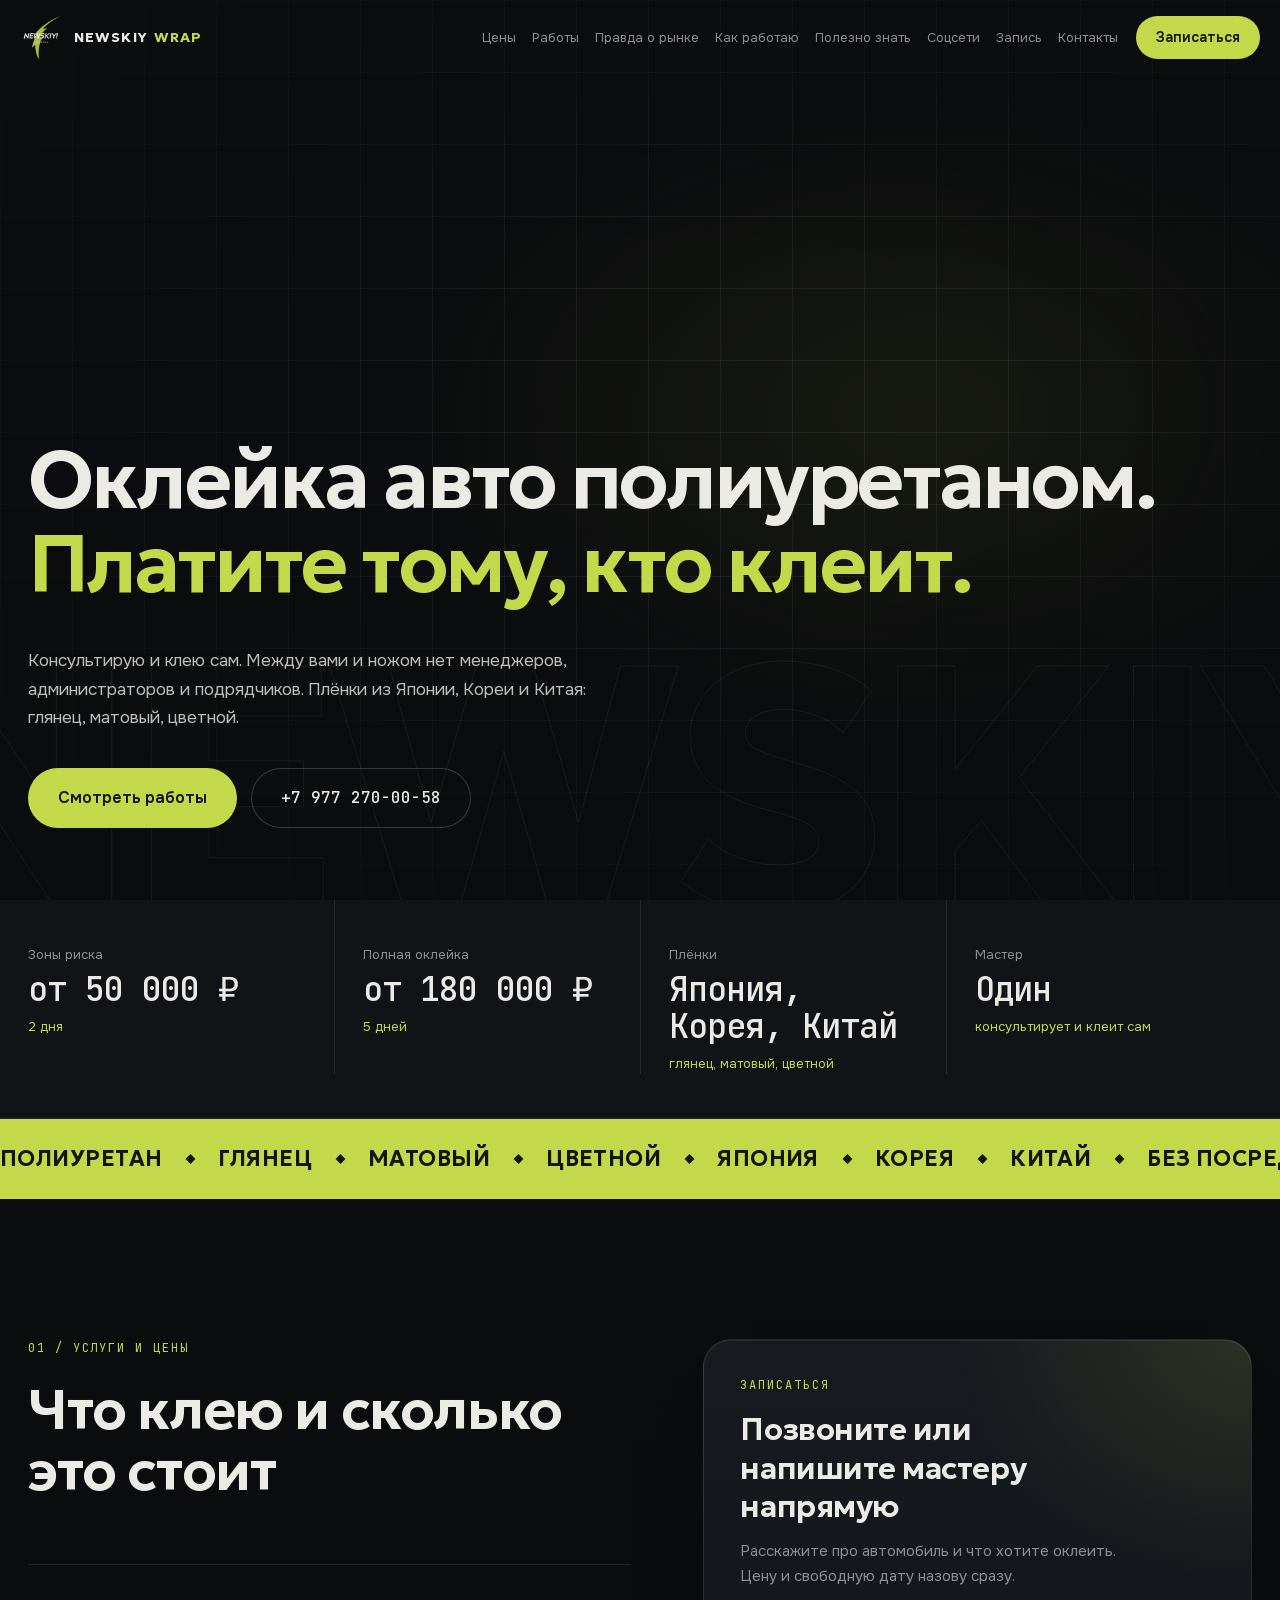
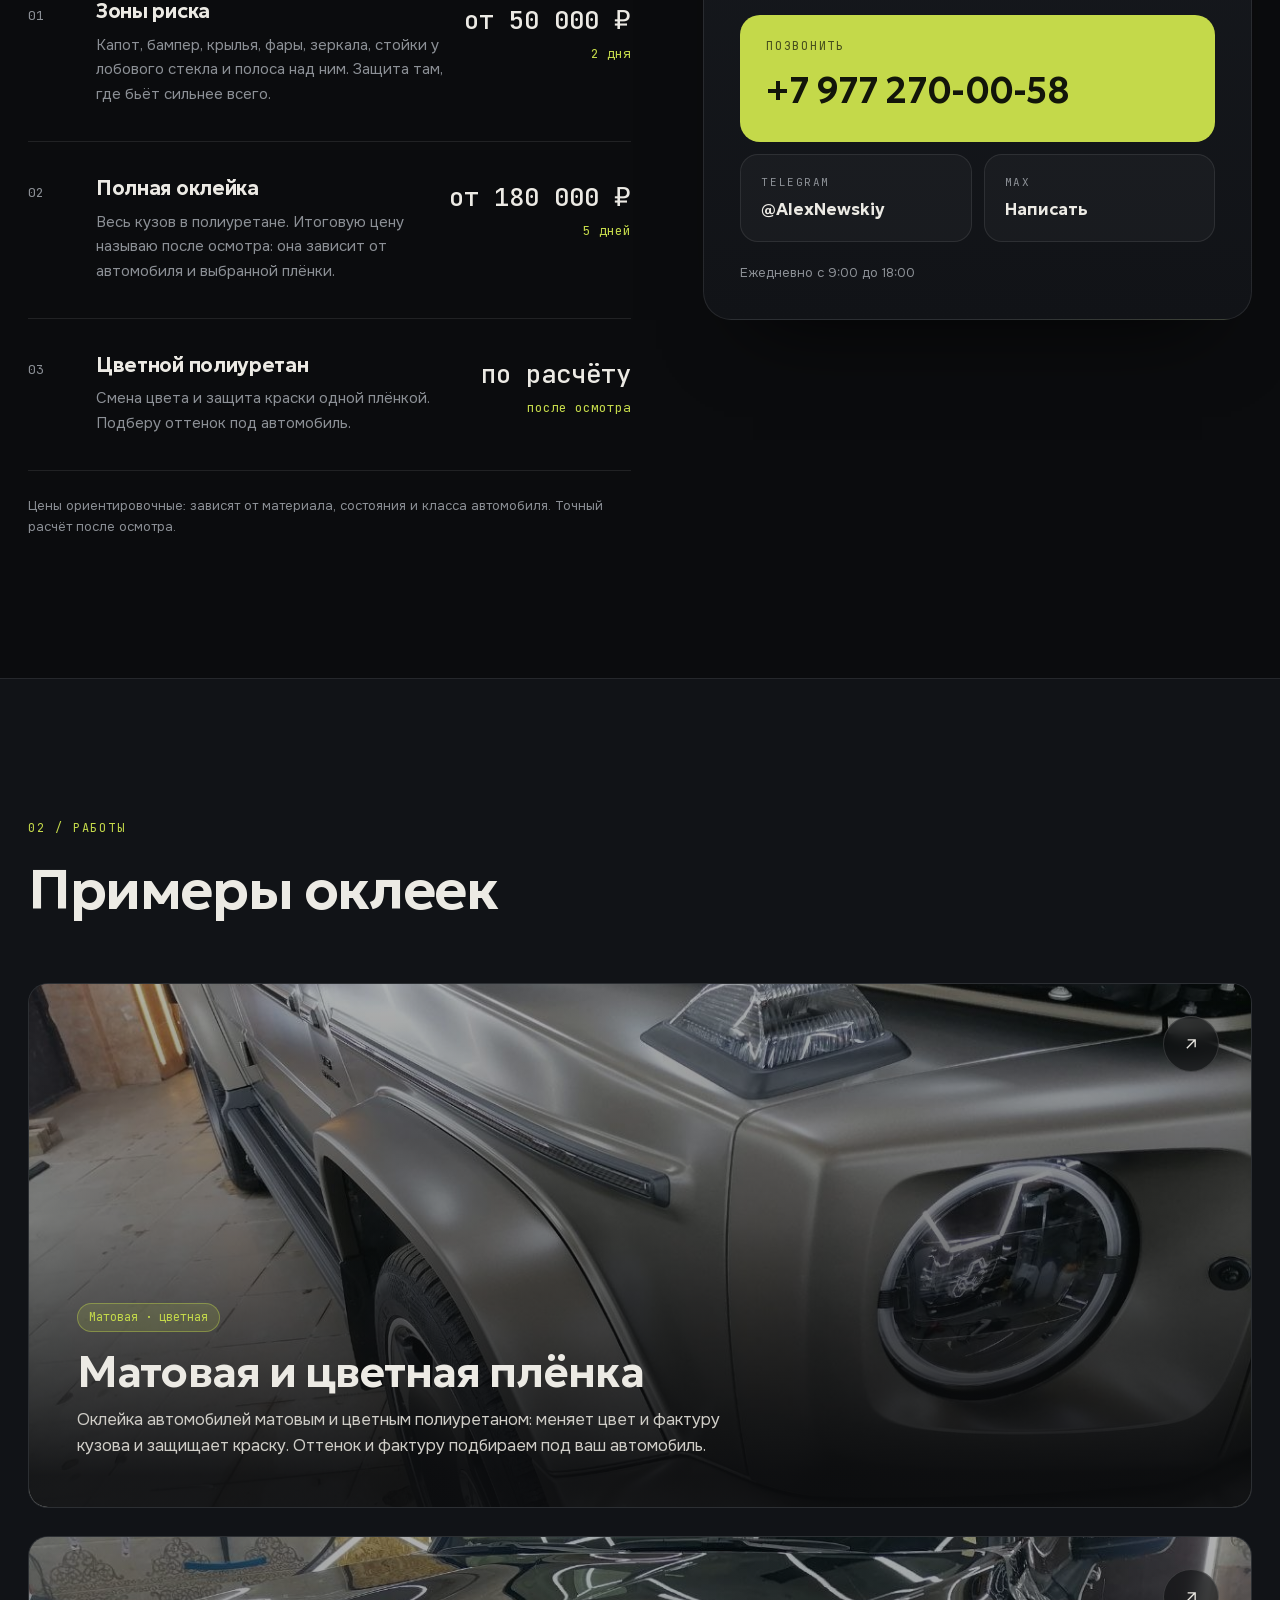
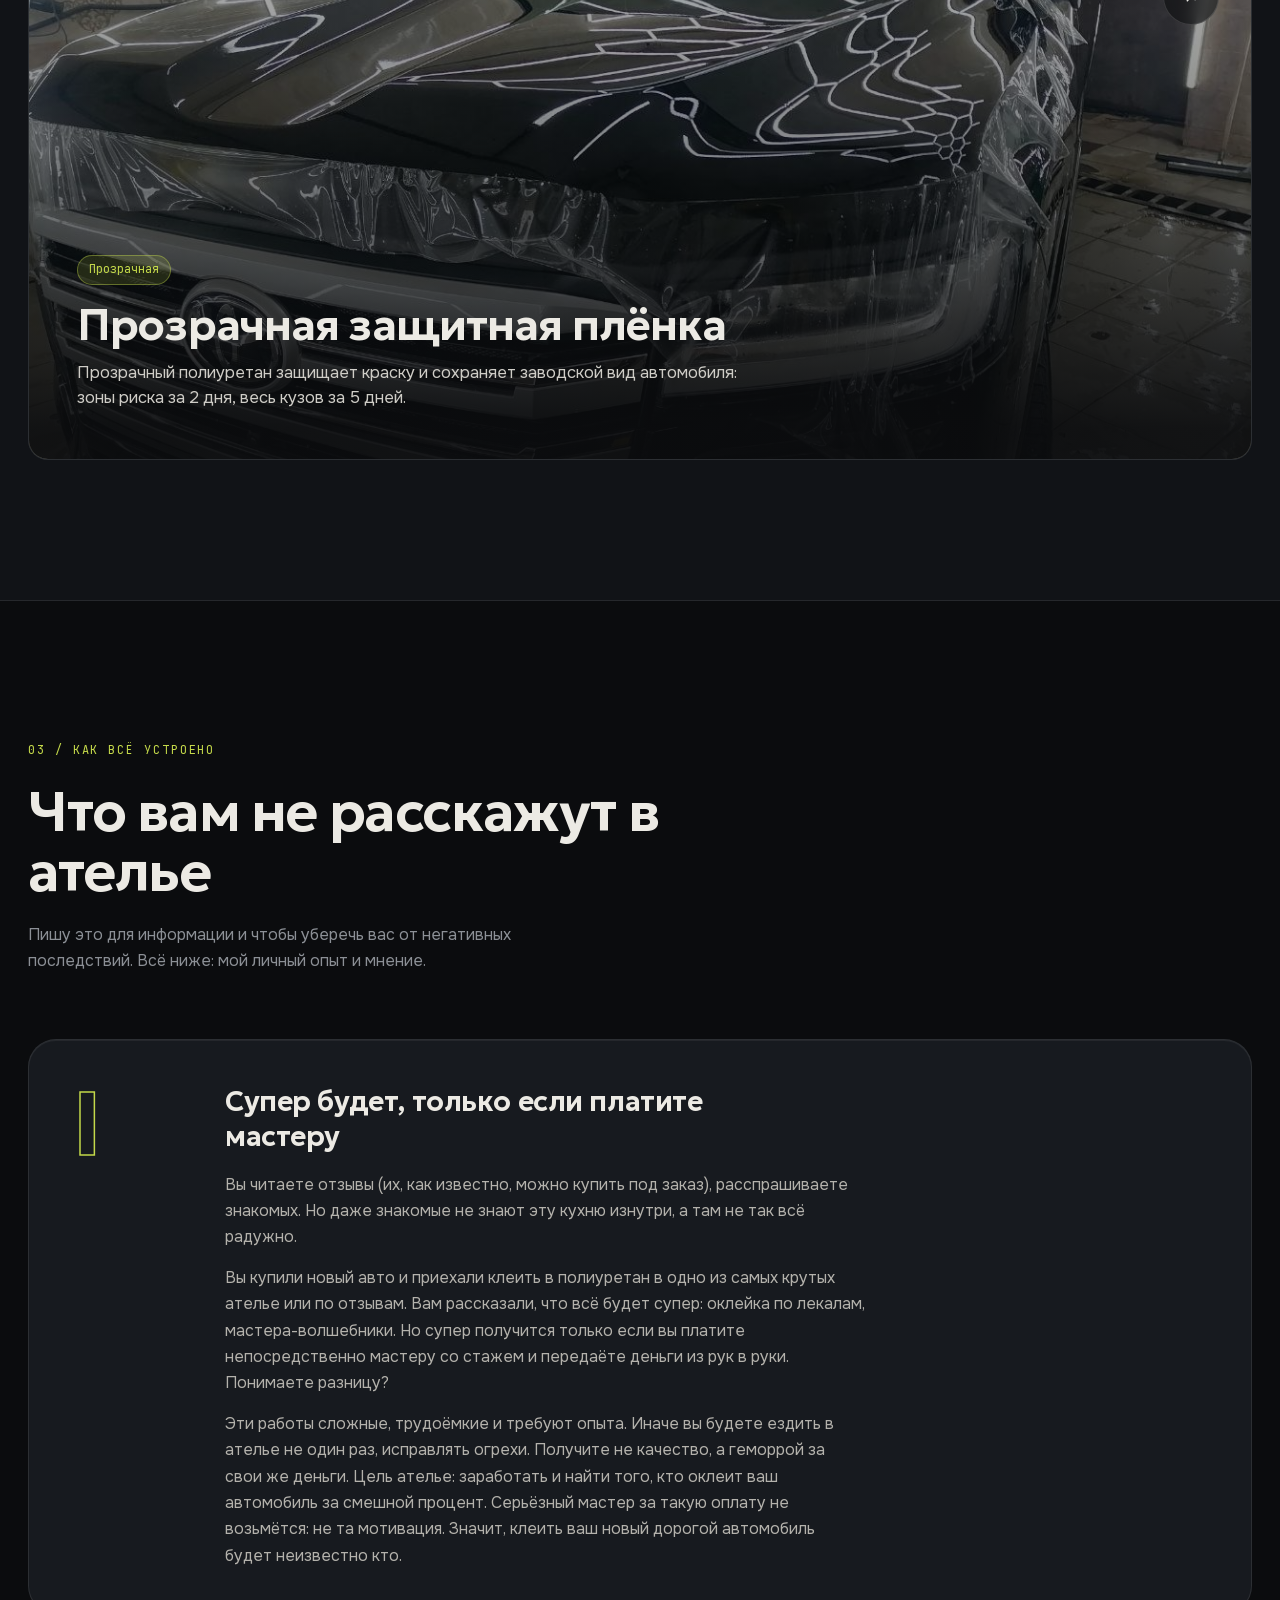
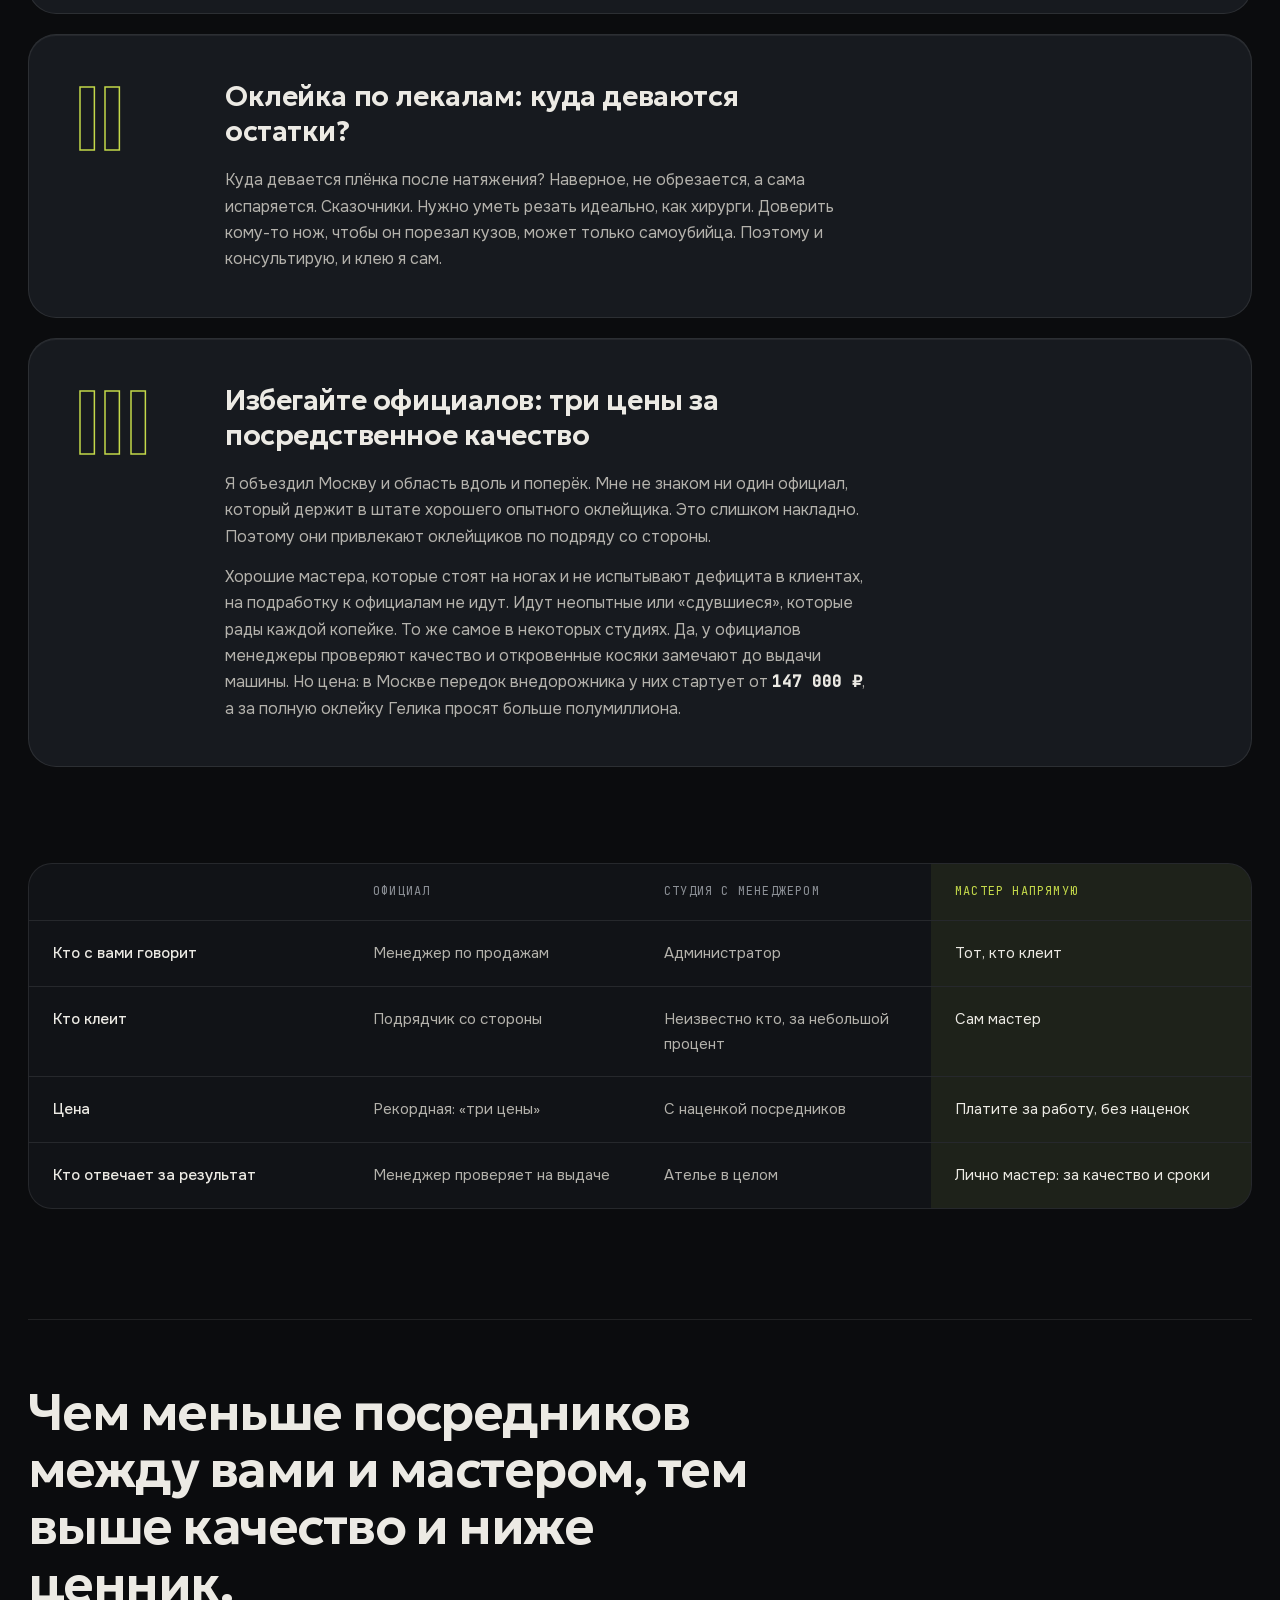
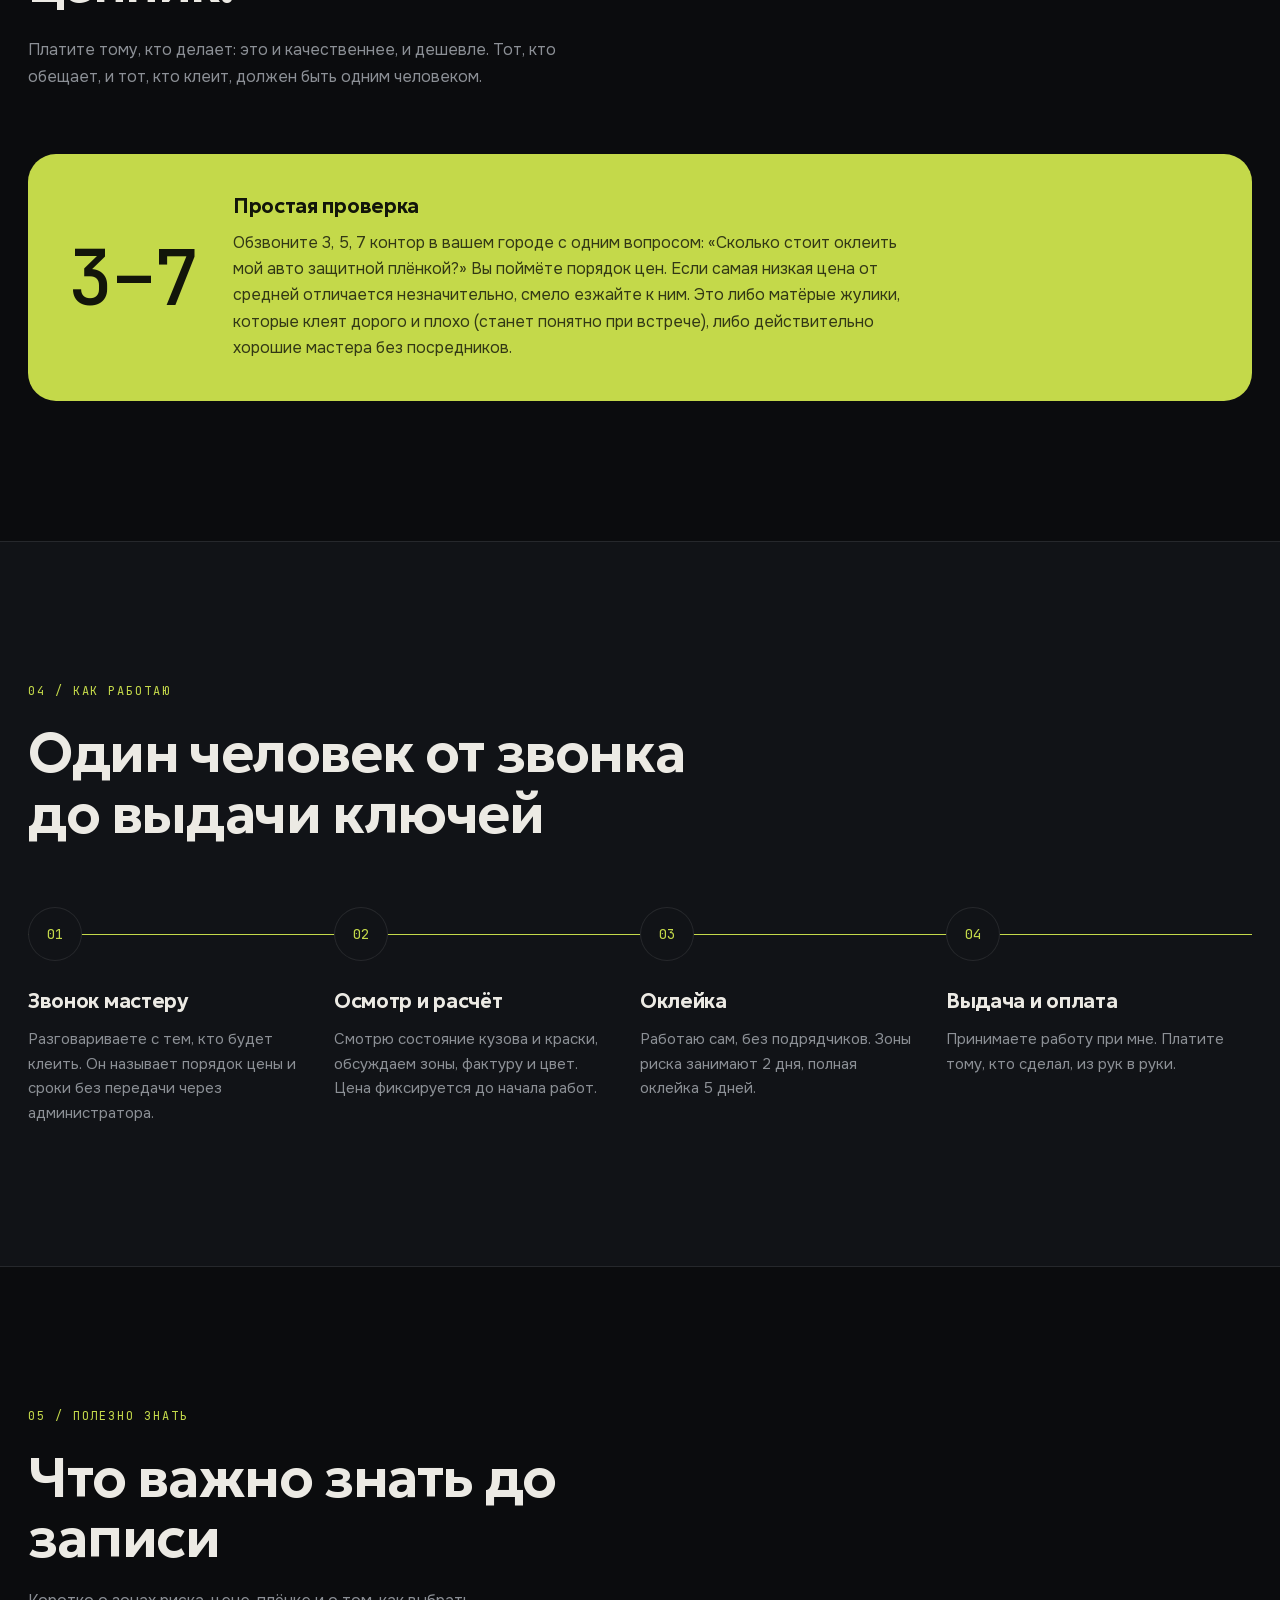
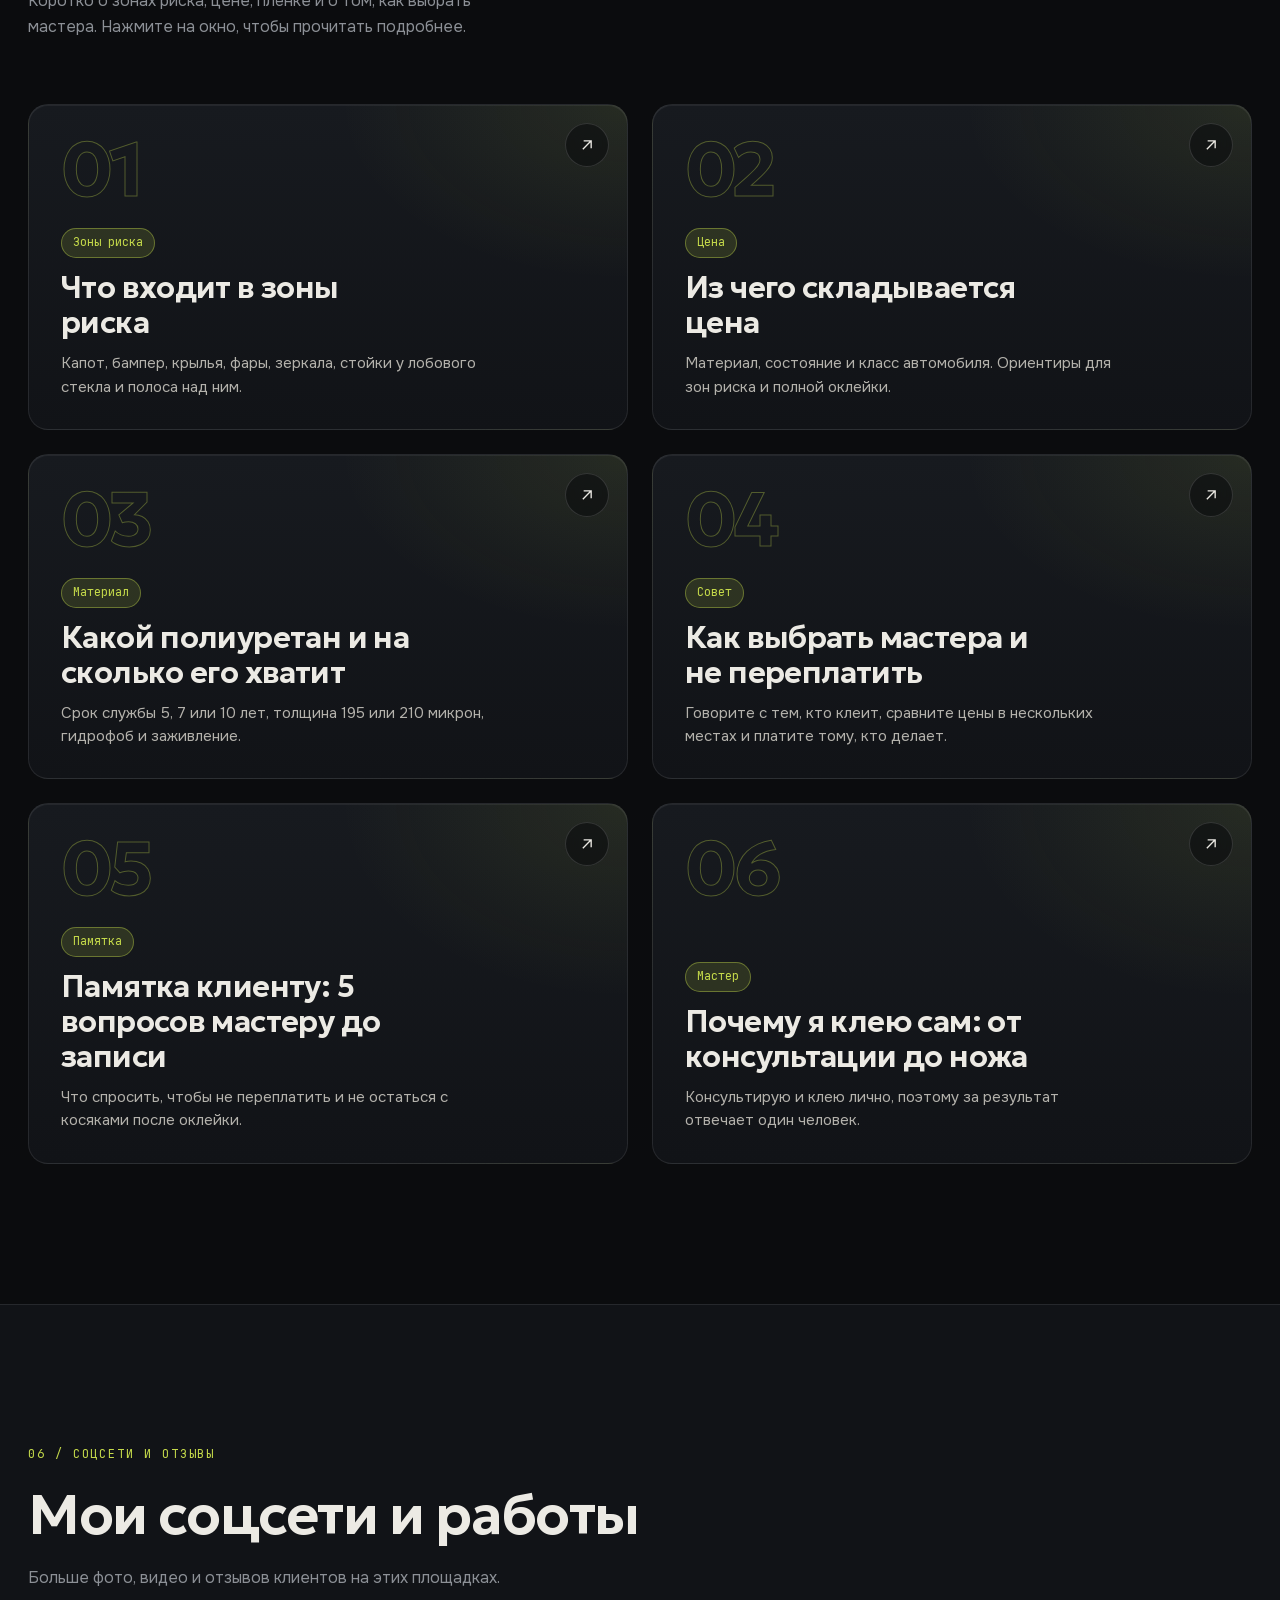
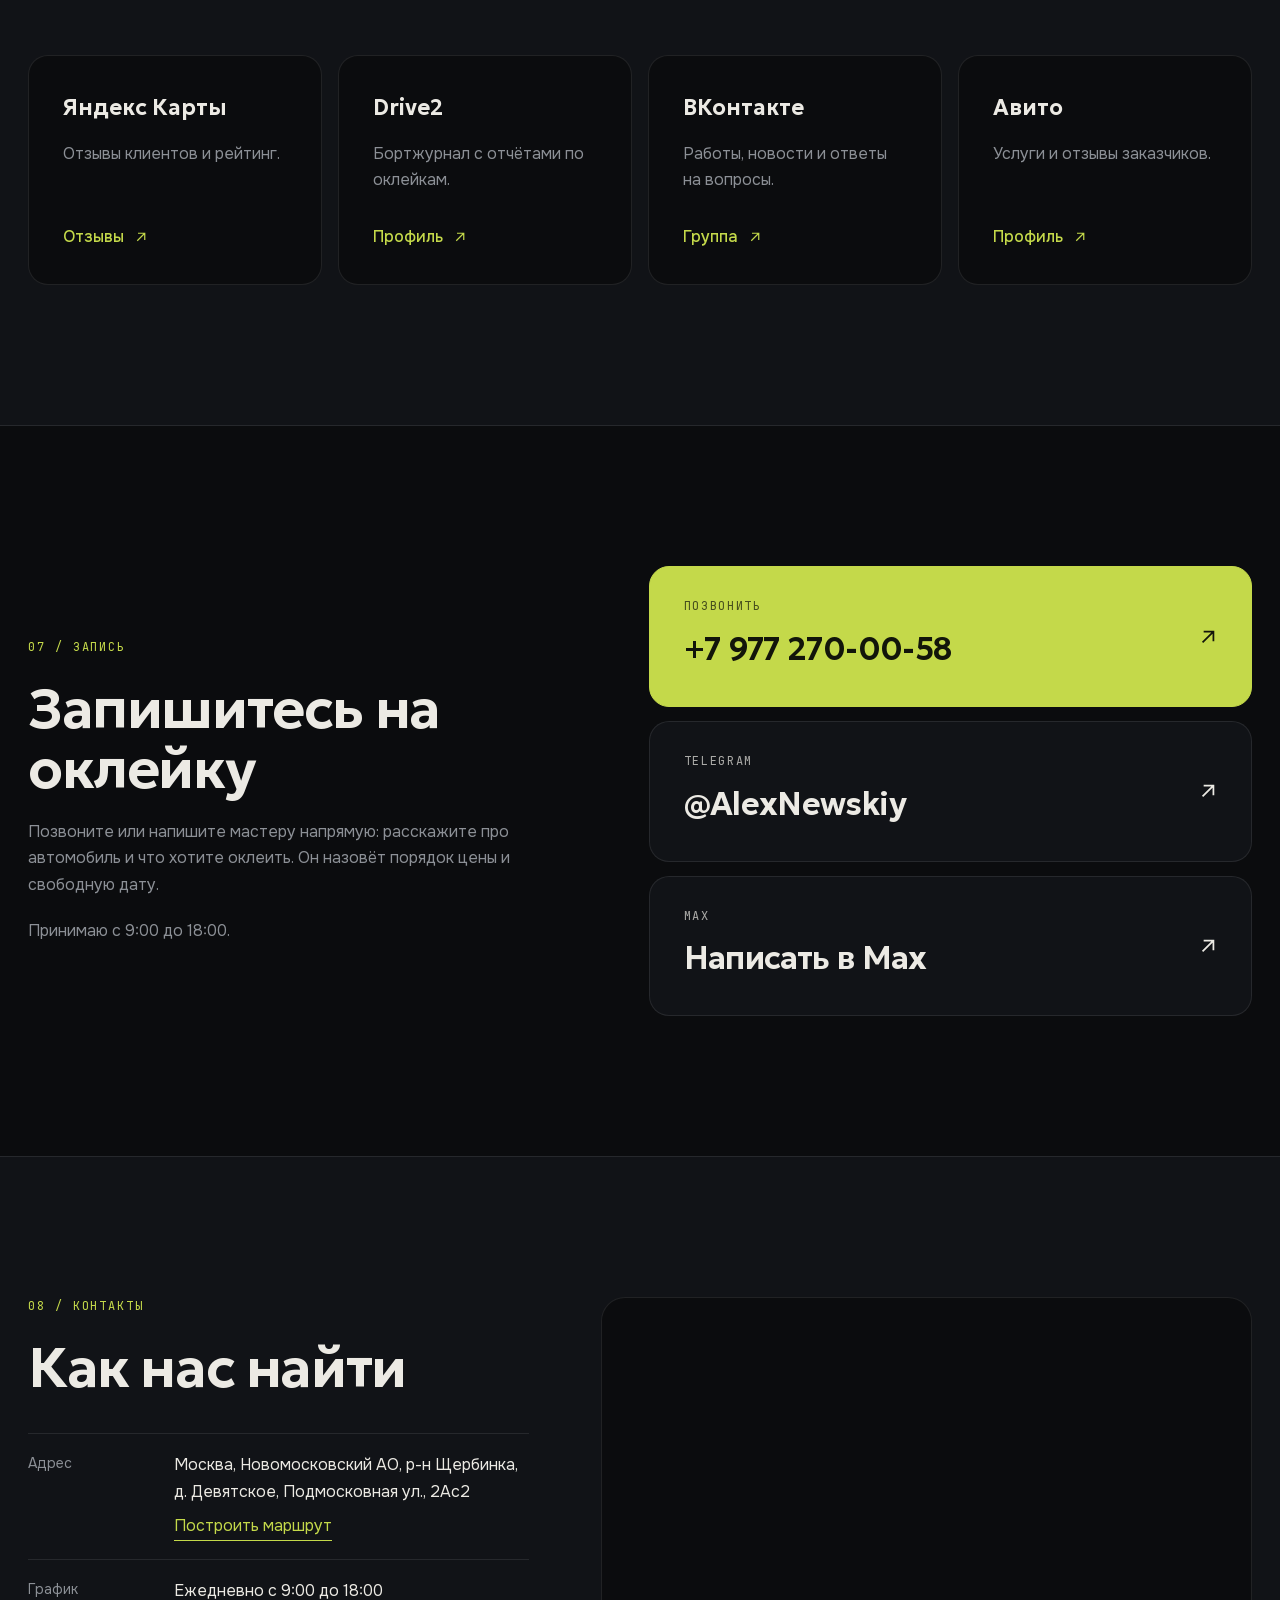
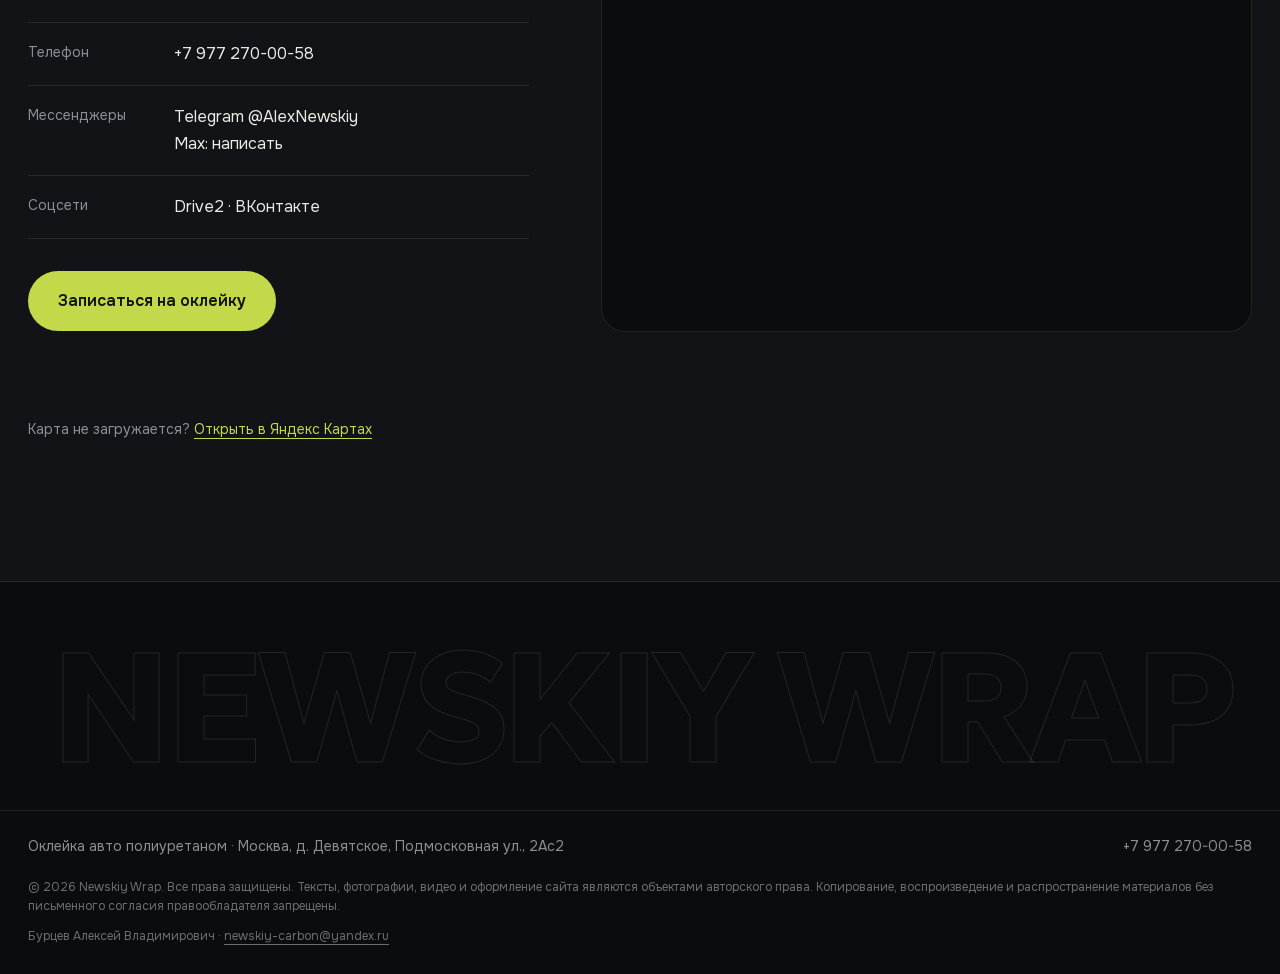
==== commit 3c753924: "Шрифты на самом сайте: страница больше не ждёт Google Fonts (белый экран у клиента) Co-Authored-By: " ====
--- a/index.html
+++ b/index.html
@@ -6,11 +6,11 @@
 <title>Newskiy Wrap — оклейка авто полиуретановой плёнкой в Москве</title>
 <meta name="description" content="Оклейка автомобилей полиуретаном: матовый, глянец, цветной. Плёнки из Японии, Кореи и Китая. Консультирует и клеит один мастер, без посредников. Зоны риска от 50 000 ₽, полная оклейка от 180 000 ₽.">
 <meta name="theme-color" content="#0b0c0e">
-<link rel="preconnect" href="https://fonts.googleapis.com">
-<link rel="preconnect" href="https://fonts.gstatic.com" crossorigin>
-<link href="https://fonts.googleapis.com/css2?family=Geologica:wght@300;400;500;600;700&family=Onest:wght@300;400;500;600&family=JetBrains+Mono:wght@400;500&display=swap" rel="stylesheet">
+<link rel="preload" href="fonts/Geologica-300-cyrillic.woff2" as="font" type="font/woff2" crossorigin>
+<link rel="preload" href="fonts/Onest-300-cyrillic.woff2" as="font" type="font/woff2" crossorigin>
+<link rel="stylesheet" href="fonts.css?v=1">
 <link rel="icon" type="image/png" href="favicon.png">
-<link rel="stylesheet" href="style.css?v=93">
+<link rel="stylesheet" href="style.css?v=94">
 </head>
 <body>
 
@@ -398,6 +398,6 @@
   <button type="button" class="lb-nav lb-next" id="lbNext" aria-label="Следующее фото"><svg width="26" height="26" viewBox="0 0 24 24" fill="none" stroke="currentColor" stroke-width="1.7" stroke-linecap="round" stroke-linejoin="round"><path d="M9 5l7 7-7 7"/></svg></button>
 </div>
 
-<script src="script.js?v=93"></script>
+<script src="script.js?v=94"></script>
 </body>
 </html>
--- a/fonts.css
+++ b/fonts.css
@@ -0,0 +1,177 @@
+/* шрифты лежат на сайте, чтобы страница не зависела от Google */
+@font-face {
+  font-family: 'Geologica';
+  font-style: normal;
+  font-weight: 300;
+  font-display: swap;
+  src: url(fonts/Geologica-300-cyrillic.woff2) format('woff2');
+  unicode-range: U+0301, U+0400-045F, U+0490-0491, U+04B0-04B1, U+2116;
+}
+@font-face {
+  font-family: 'Geologica';
+  font-style: normal;
+  font-weight: 300;
+  font-display: swap;
+  src: url(fonts/Geologica-300-latin.woff2) format('woff2');
+  unicode-range: U+0000-00FF, U+0131, U+0152-0153, U+02BB-02BC, U+02C6, U+02DA, U+02DC, U+0304, U+0308, U+0329, U+2000-206F, U+20AC, U+2122, U+2191, U+2193, U+2212, U+2215, U+FEFF, U+FFFD;
+}
+@font-face {
+  font-family: 'Geologica';
+  font-style: normal;
+  font-weight: 400;
+  font-display: swap;
+  src: url(fonts/Geologica-300-cyrillic.woff2) format('woff2');
+  unicode-range: U+0301, U+0400-045F, U+0490-0491, U+04B0-04B1, U+2116;
+}
+@font-face {
+  font-family: 'Geologica';
+  font-style: normal;
+  font-weight: 400;
+  font-display: swap;
+  src: url(fonts/Geologica-300-latin.woff2) format('woff2');
+  unicode-range: U+0000-00FF, U+0131, U+0152-0153, U+02BB-02BC, U+02C6, U+02DA, U+02DC, U+0304, U+0308, U+0329, U+2000-206F, U+20AC, U+2122, U+2191, U+2193, U+2212, U+2215, U+FEFF, U+FFFD;
+}
+@font-face {
+  font-family: 'Geologica';
+  font-style: normal;
+  font-weight: 500;
+  font-display: swap;
+  src: url(fonts/Geologica-300-cyrillic.woff2) format('woff2');
+  unicode-range: U+0301, U+0400-045F, U+0490-0491, U+04B0-04B1, U+2116;
+}
+@font-face {
+  font-family: 'Geologica';
+  font-style: normal;
+  font-weight: 500;
+  font-display: swap;
+  src: url(fonts/Geologica-300-latin.woff2) format('woff2');
+  unicode-range: U+0000-00FF, U+0131, U+0152-0153, U+02BB-02BC, U+02C6, U+02DA, U+02DC, U+0304, U+0308, U+0329, U+2000-206F, U+20AC, U+2122, U+2191, U+2193, U+2212, U+2215, U+FEFF, U+FFFD;
+}
+@font-face {
+  font-family: 'Geologica';
+  font-style: normal;
+  font-weight: 600;
+  font-display: swap;
+  src: url(fonts/Geologica-300-cyrillic.woff2) format('woff2');
+  unicode-range: U+0301, U+0400-045F, U+0490-0491, U+04B0-04B1, U+2116;
+}
+@font-face {
+  font-family: 'Geologica';
+  font-style: normal;
+  font-weight: 600;
+  font-display: swap;
+  src: url(fonts/Geologica-300-latin.woff2) format('woff2');
+  unicode-range: U+0000-00FF, U+0131, U+0152-0153, U+02BB-02BC, U+02C6, U+02DA, U+02DC, U+0304, U+0308, U+0329, U+2000-206F, U+20AC, U+2122, U+2191, U+2193, U+2212, U+2215, U+FEFF, U+FFFD;
+}
+@font-face {
+  font-family: 'Geologica';
+  font-style: normal;
+  font-weight: 700;
+  font-display: swap;
+  src: url(fonts/Geologica-300-cyrillic.woff2) format('woff2');
+  unicode-range: U+0301, U+0400-045F, U+0490-0491, U+04B0-04B1, U+2116;
+}
+@font-face {
+  font-family: 'Geologica';
+  font-style: normal;
+  font-weight: 700;
+  font-display: swap;
+  src: url(fonts/Geologica-300-latin.woff2) format('woff2');
+  unicode-range: U+0000-00FF, U+0131, U+0152-0153, U+02BB-02BC, U+02C6, U+02DA, U+02DC, U+0304, U+0308, U+0329, U+2000-206F, U+20AC, U+2122, U+2191, U+2193, U+2212, U+2215, U+FEFF, U+FFFD;
+}
+@font-face {
+  font-family: 'JetBrains Mono';
+  font-style: normal;
+  font-weight: 400;
+  font-display: swap;
+  src: url(fonts/JetBrainsMono-400-cyrillic.woff2) format('woff2');
+  unicode-range: U+0301, U+0400-045F, U+0490-0491, U+04B0-04B1, U+2116;
+}
+@font-face {
+  font-family: 'JetBrains Mono';
+  font-style: normal;
+  font-weight: 400;
+  font-display: swap;
+  src: url(fonts/JetBrainsMono-400-latin.woff2) format('woff2');
+  unicode-range: U+0000-00FF, U+0131, U+0152-0153, U+02BB-02BC, U+02C6, U+02DA, U+02DC, U+0304, U+0308, U+0329, U+2000-206F, U+20AC, U+2122, U+2191, U+2193, U+2212, U+2215, U+FEFF, U+FFFD;
+}
+@font-face {
+  font-family: 'JetBrains Mono';
+  font-style: normal;
+  font-weight: 500;
+  font-display: swap;
+  src: url(fonts/JetBrainsMono-400-cyrillic.woff2) format('woff2');
+  unicode-range: U+0301, U+0400-045F, U+0490-0491, U+04B0-04B1, U+2116;
+}
+@font-face {
+  font-family: 'JetBrains Mono';
+  font-style: normal;
+  font-weight: 500;
+  font-display: swap;
+  src: url(fonts/JetBrainsMono-400-latin.woff2) format('woff2');
+  unicode-range: U+0000-00FF, U+0131, U+0152-0153, U+02BB-02BC, U+02C6, U+02DA, U+02DC, U+0304, U+0308, U+0329, U+2000-206F, U+20AC, U+2122, U+2191, U+2193, U+2212, U+2215, U+FEFF, U+FFFD;
+}
+@font-face {
+  font-family: 'Onest';
+  font-style: normal;
+  font-weight: 300;
+  font-display: swap;
+  src: url(fonts/Onest-300-cyrillic.woff2) format('woff2');
+  unicode-range: U+0301, U+0400-045F, U+0490-0491, U+04B0-04B1, U+2116;
+}
+@font-face {
+  font-family: 'Onest';
+  font-style: normal;
+  font-weight: 300;
+  font-display: swap;
+  src: url(fonts/Onest-300-latin.woff2) format('woff2');
+  unicode-range: U+0000-00FF, U+0131, U+0152-0153, U+02BB-02BC, U+02C6, U+02DA, U+02DC, U+0304, U+0308, U+0329, U+2000-206F, U+20AC, U+2122, U+2191, U+2193, U+2212, U+2215, U+FEFF, U+FFFD;
+}
+@font-face {
+  font-family: 'Onest';
+  font-style: normal;
+  font-weight: 400;
+  font-display: swap;
+  src: url(fonts/Onest-300-cyrillic.woff2) format('woff2');
+  unicode-range: U+0301, U+0400-045F, U+0490-0491, U+04B0-04B1, U+2116;
+}
+@font-face {
+  font-family: 'Onest';
+  font-style: normal;
+  font-weight: 400;
+  font-display: swap;
+  src: url(fonts/Onest-300-latin.woff2) format('woff2');
+  unicode-range: U+0000-00FF, U+0131, U+0152-0153, U+02BB-02BC, U+02C6, U+02DA, U+02DC, U+0304, U+0308, U+0329, U+2000-206F, U+20AC, U+2122, U+2191, U+2193, U+2212, U+2215, U+FEFF, U+FFFD;
+}
+@font-face {
+  font-family: 'Onest';
+  font-style: normal;
+  font-weight: 500;
+  font-display: swap;
+  src: url(fonts/Onest-300-cyrillic.woff2) format('woff2');
+  unicode-range: U+0301, U+0400-045F, U+0490-0491, U+04B0-04B1, U+2116;
+}
+@font-face {
+  font-family: 'Onest';
+  font-style: normal;
+  font-weight: 500;
+  font-display: swap;
+  src: url(fonts/Onest-300-latin.woff2) format('woff2');
+  unicode-range: U+0000-00FF, U+0131, U+0152-0153, U+02BB-02BC, U+02C6, U+02DA, U+02DC, U+0304, U+0308, U+0329, U+2000-206F, U+20AC, U+2122, U+2191, U+2193, U+2212, U+2215, U+FEFF, U+FFFD;
+}
+@font-face {
+  font-family: 'Onest';
+  font-style: normal;
+  font-weight: 600;
+  font-display: swap;
+  src: url(fonts/Onest-300-cyrillic.woff2) format('woff2');
+  unicode-range: U+0301, U+0400-045F, U+0490-0491, U+04B0-04B1, U+2116;
+}
+@font-face {
+  font-family: 'Onest';
+  font-style: normal;
+  font-weight: 600;
+  font-display: swap;
+  src: url(fonts/Onest-300-latin.woff2) format('woff2');
+  unicode-range: U+0000-00FF, U+0131, U+0152-0153, U+02BB-02BC, U+02C6, U+02DA, U+02DC, U+0304, U+0308, U+0329, U+2000-206F, U+20AC, U+2122, U+2191, U+2193, U+2212, U+2215, U+FEFF, U+FFFD;
+}
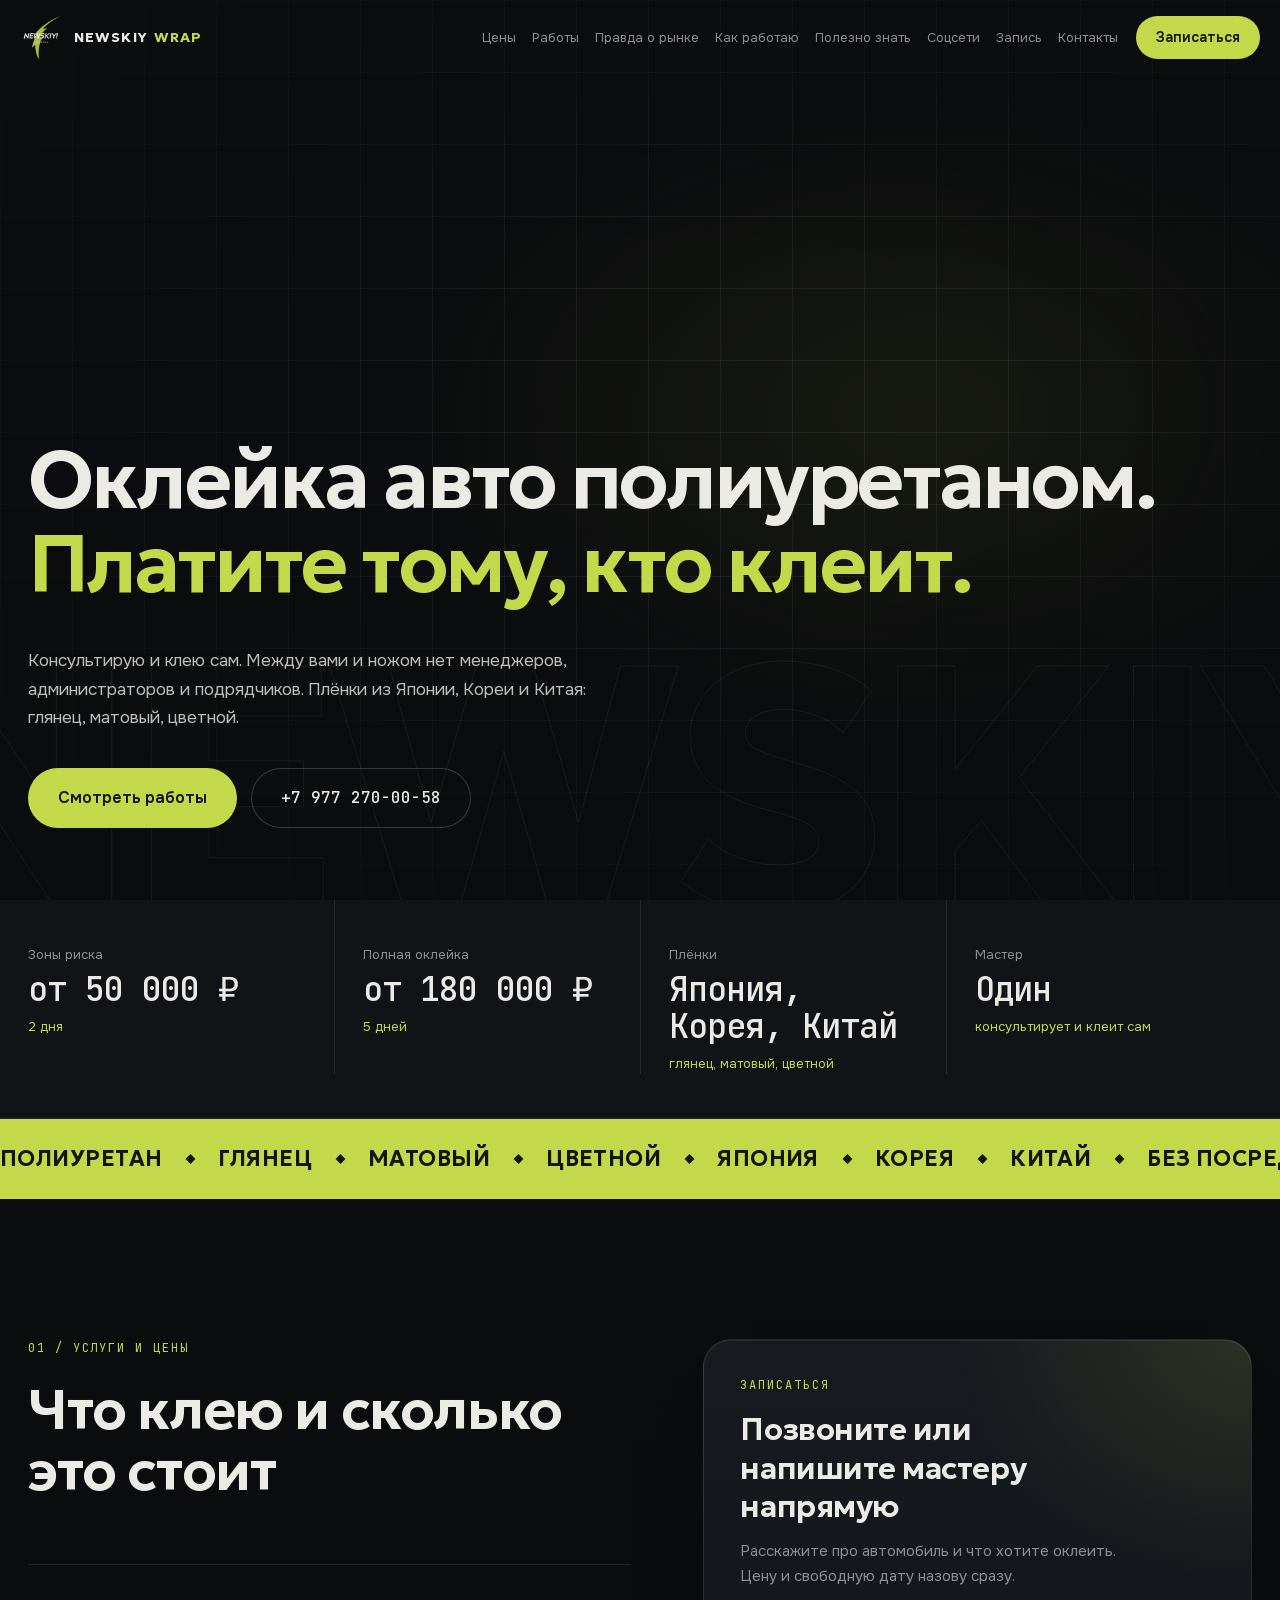
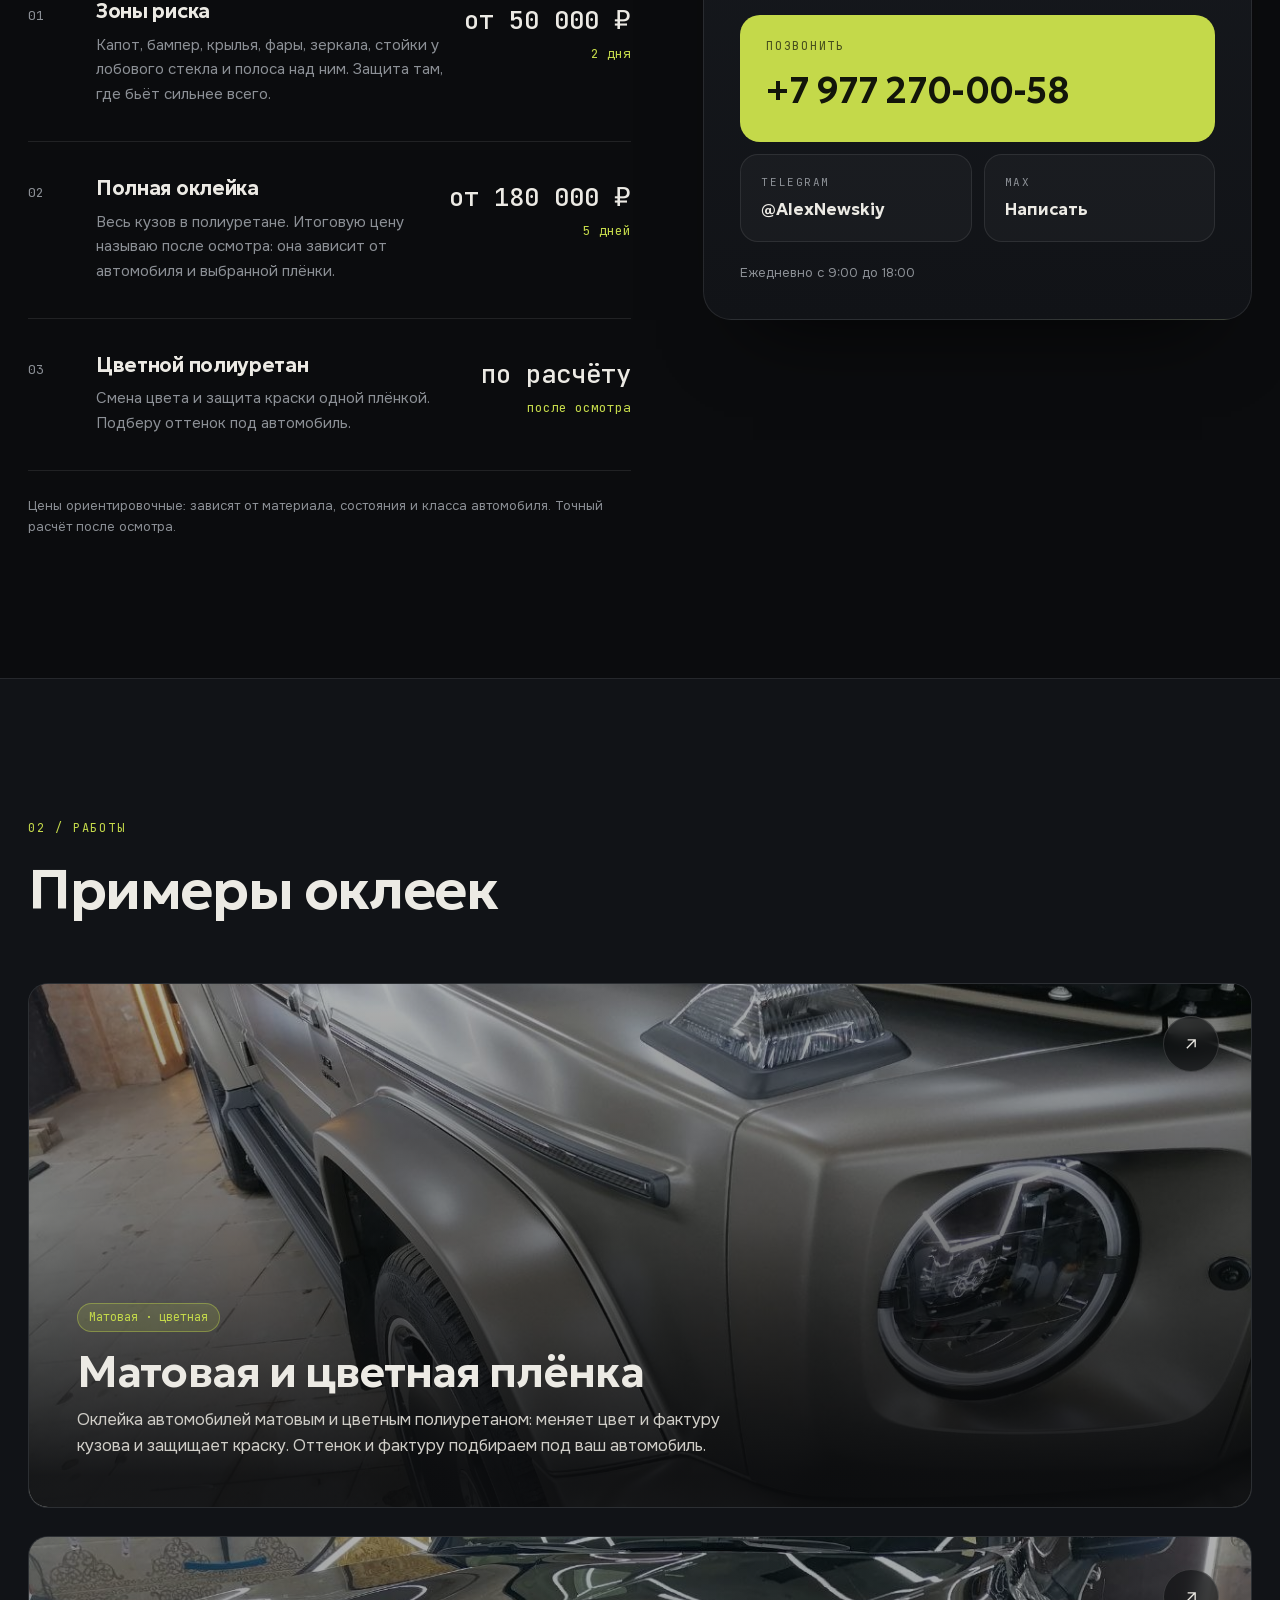
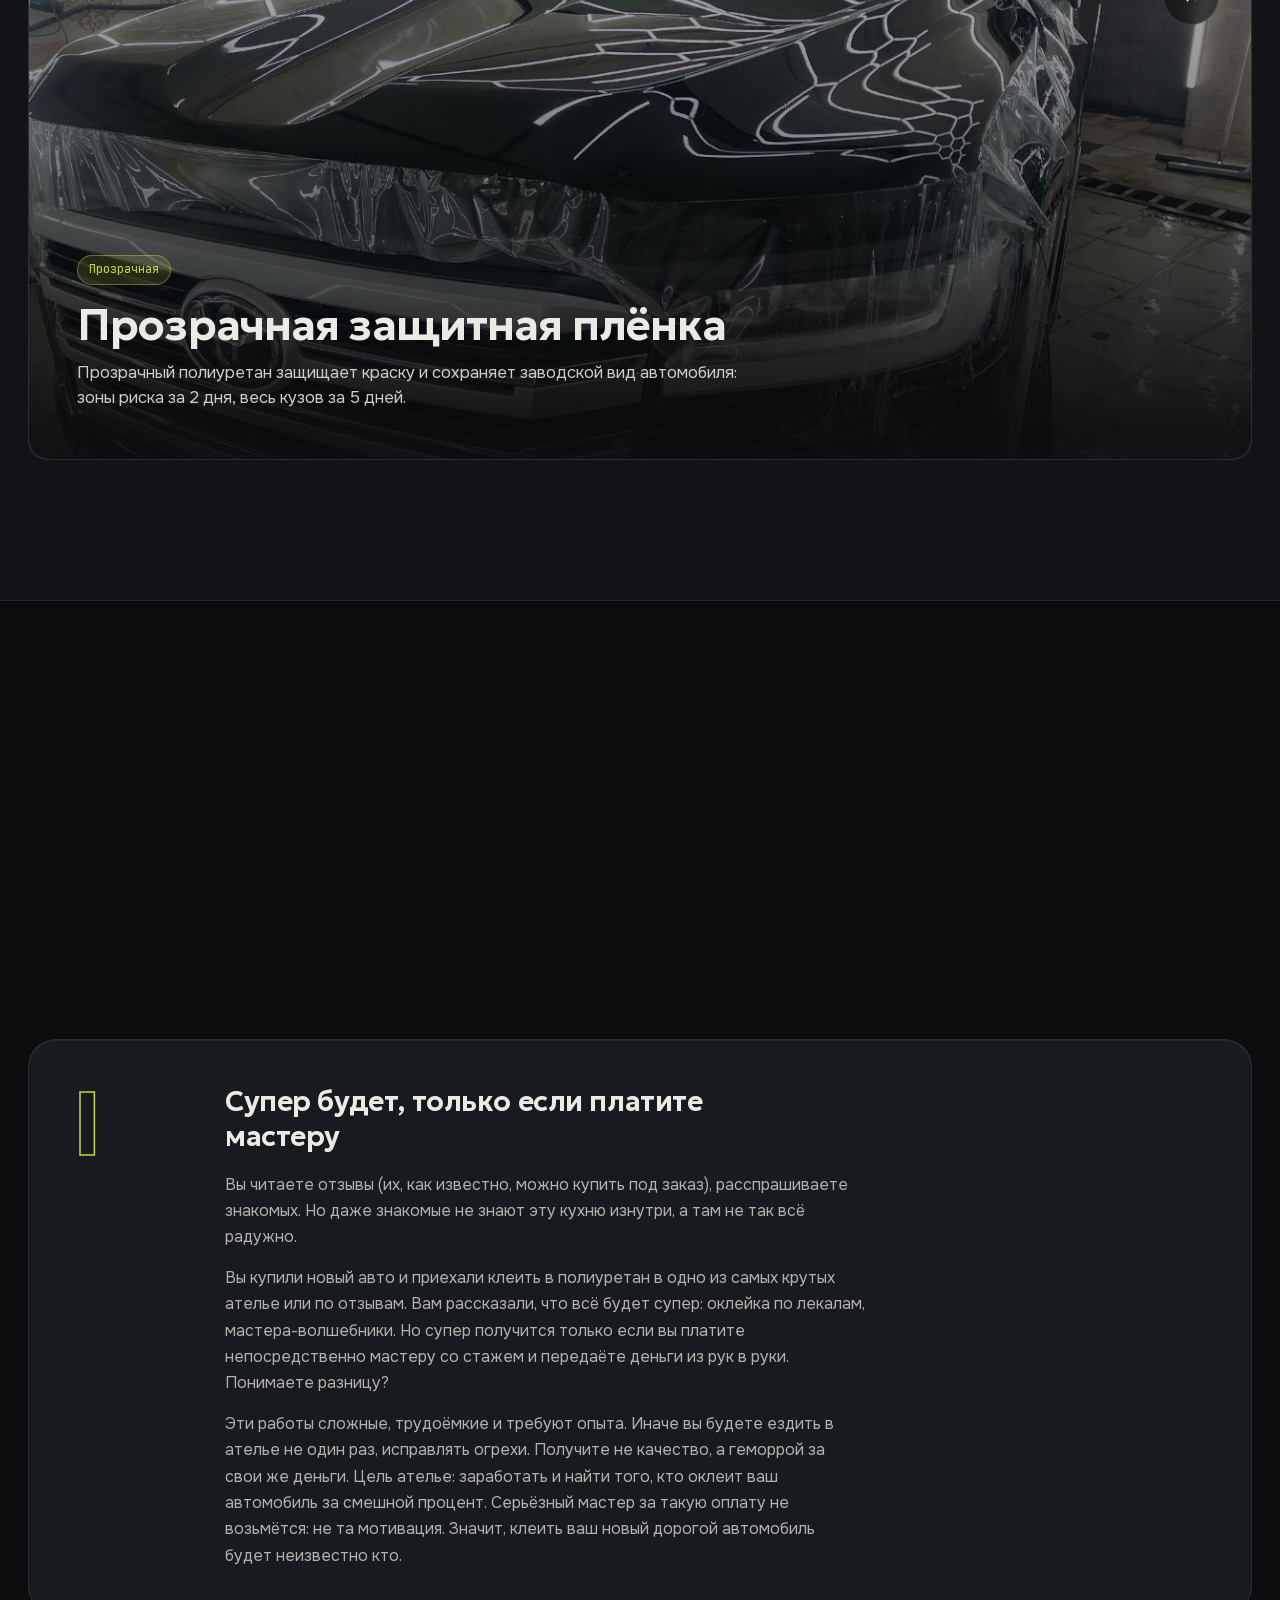
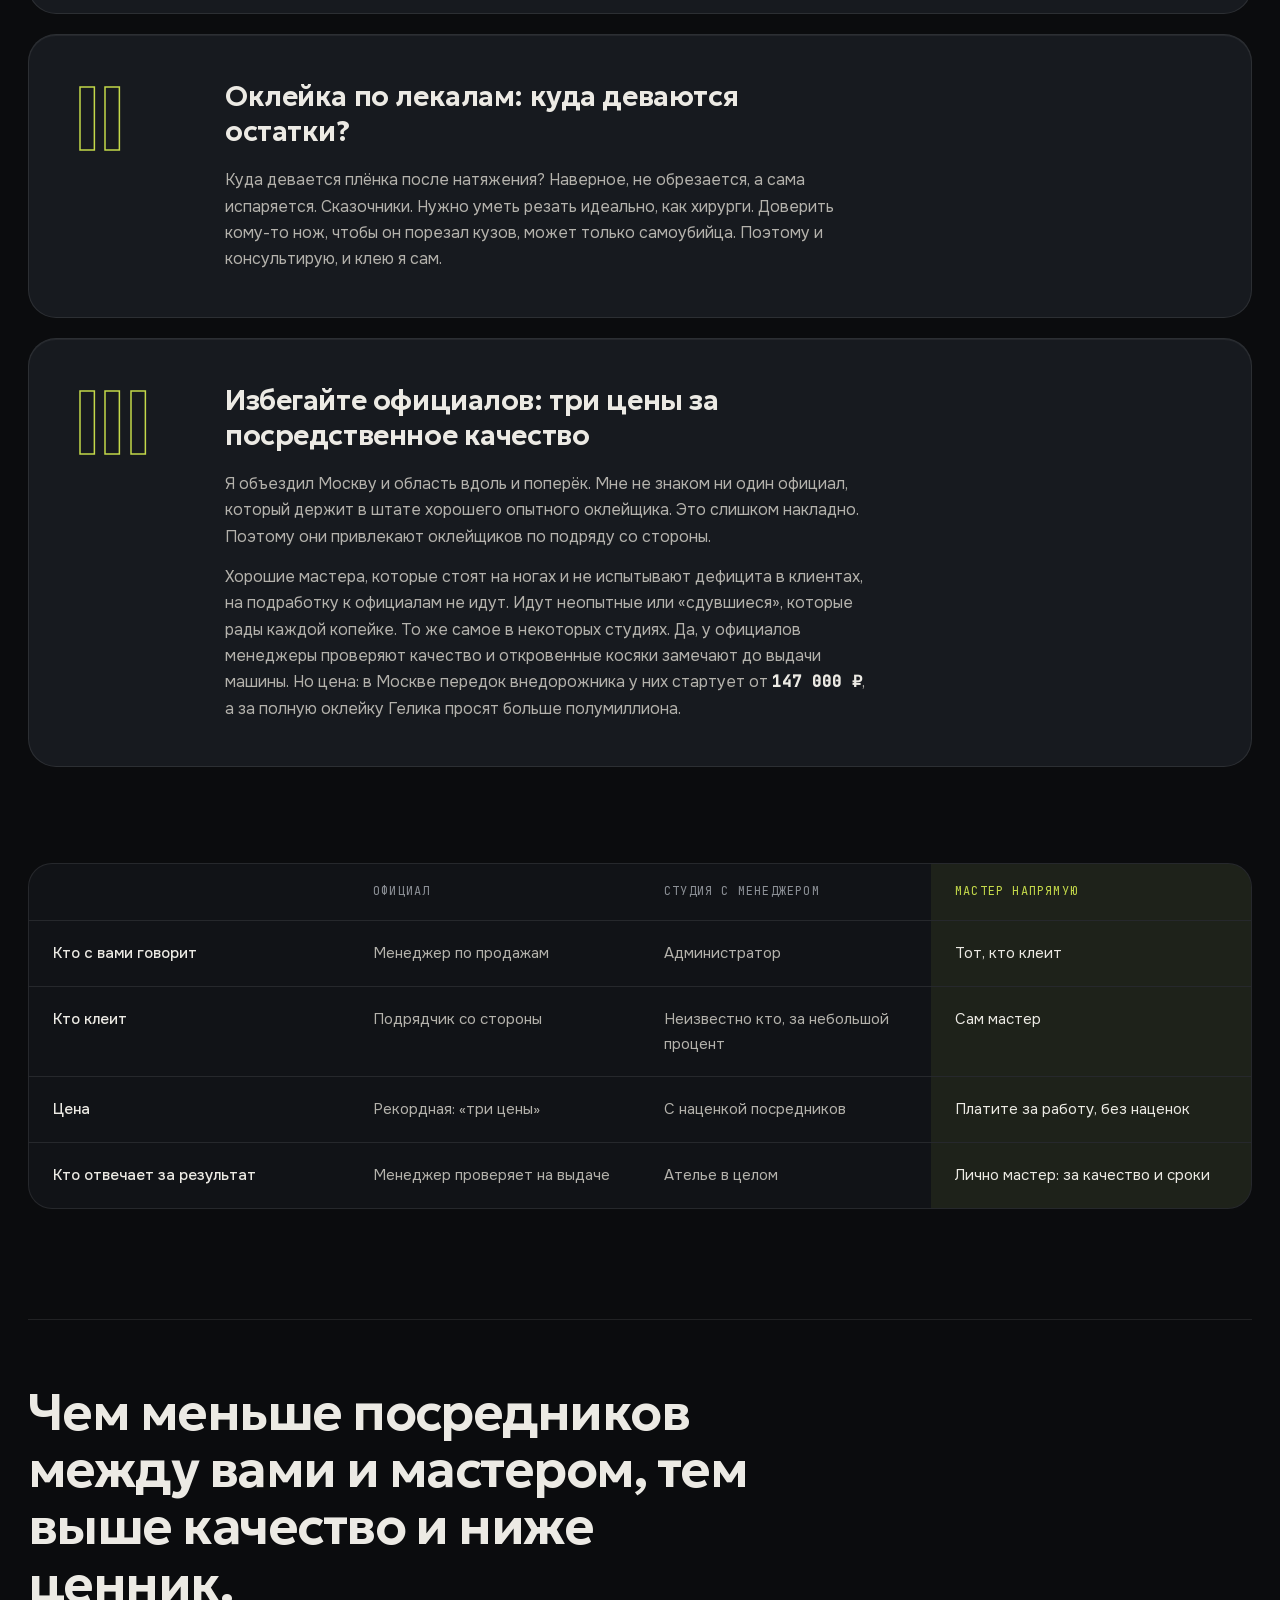
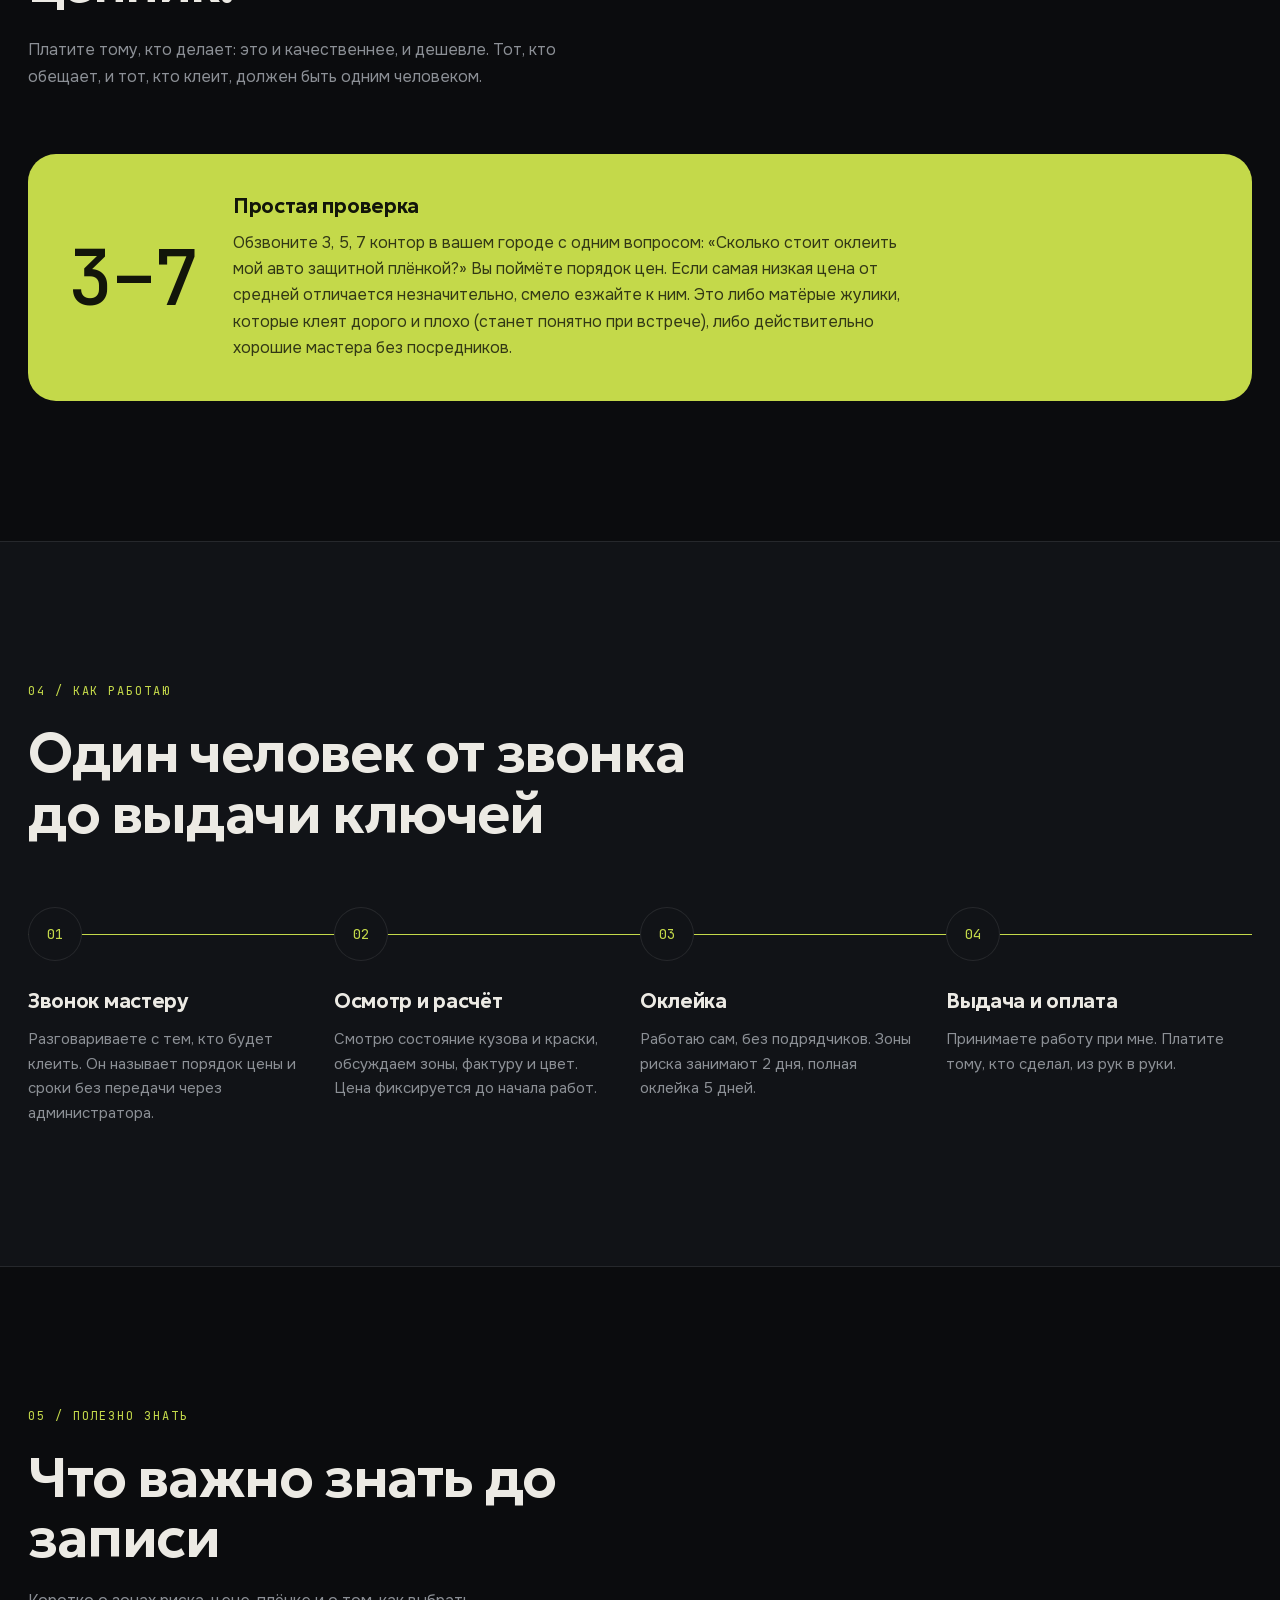
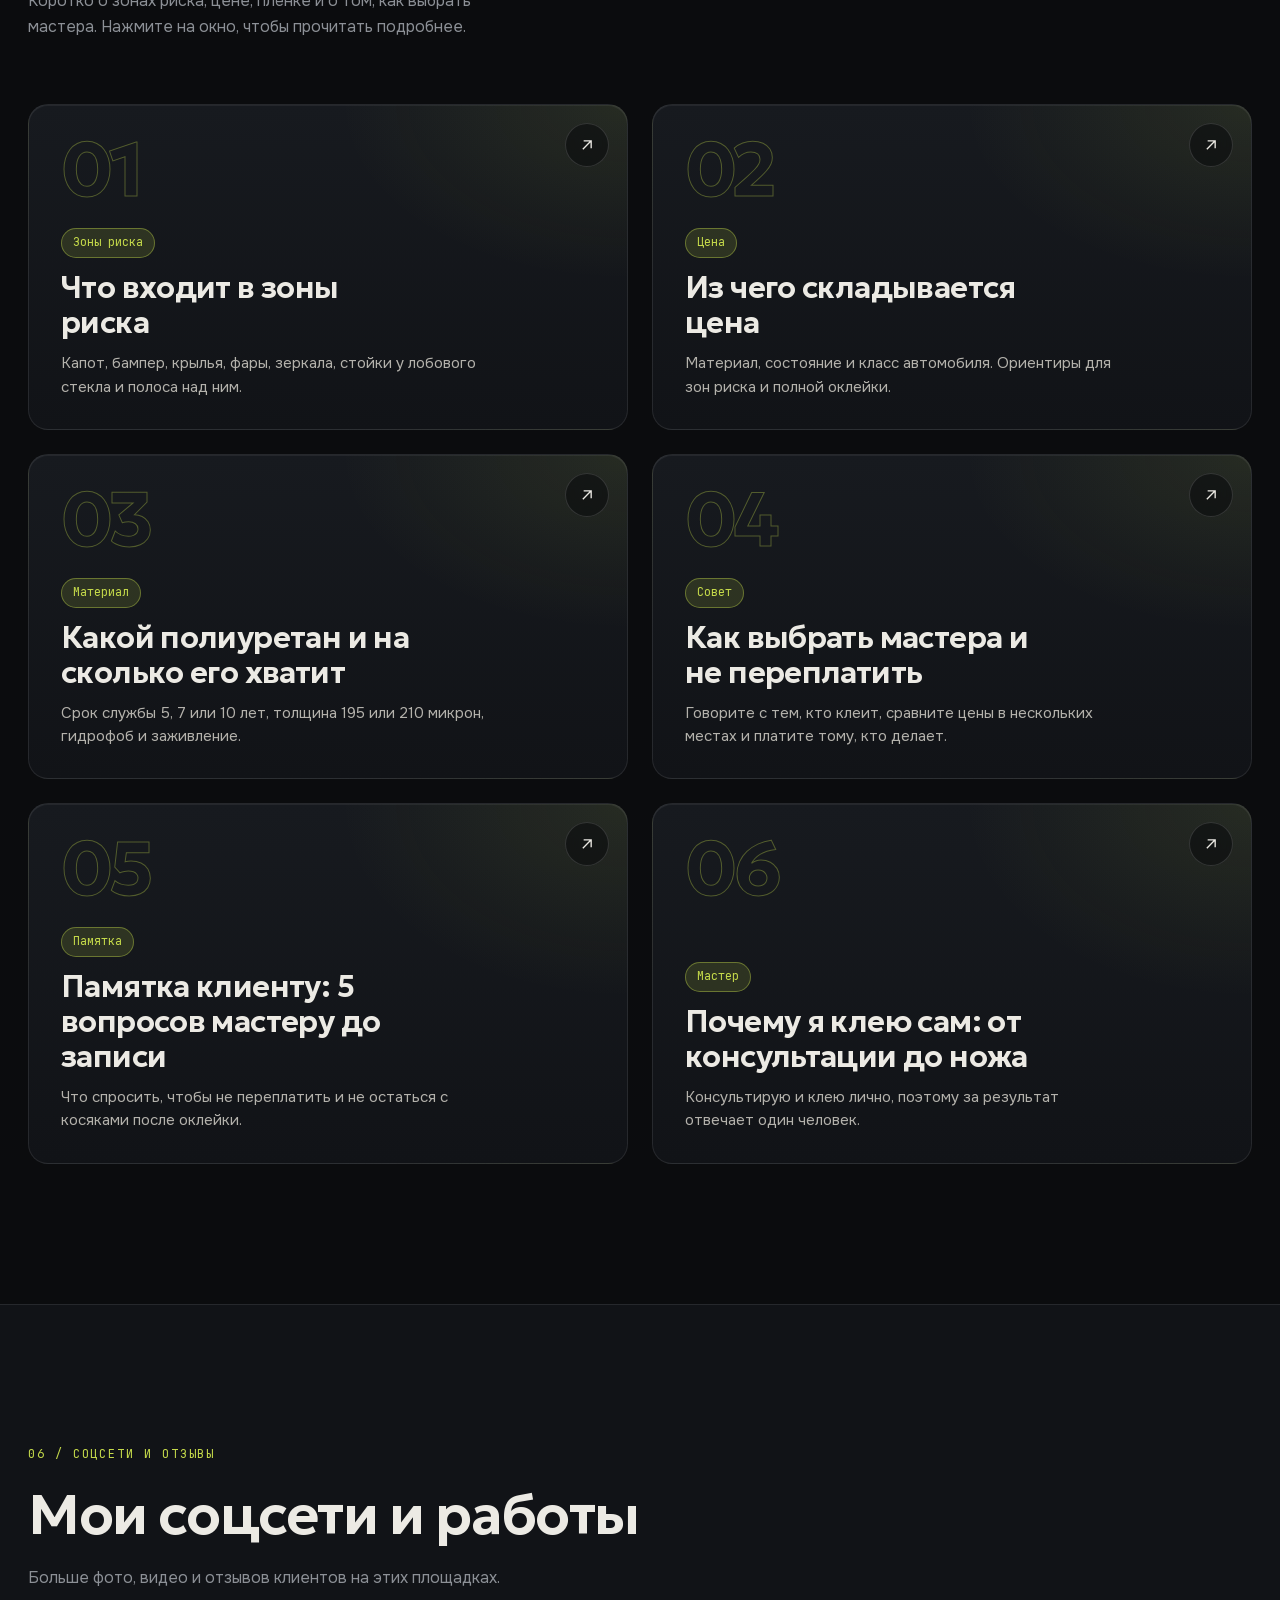
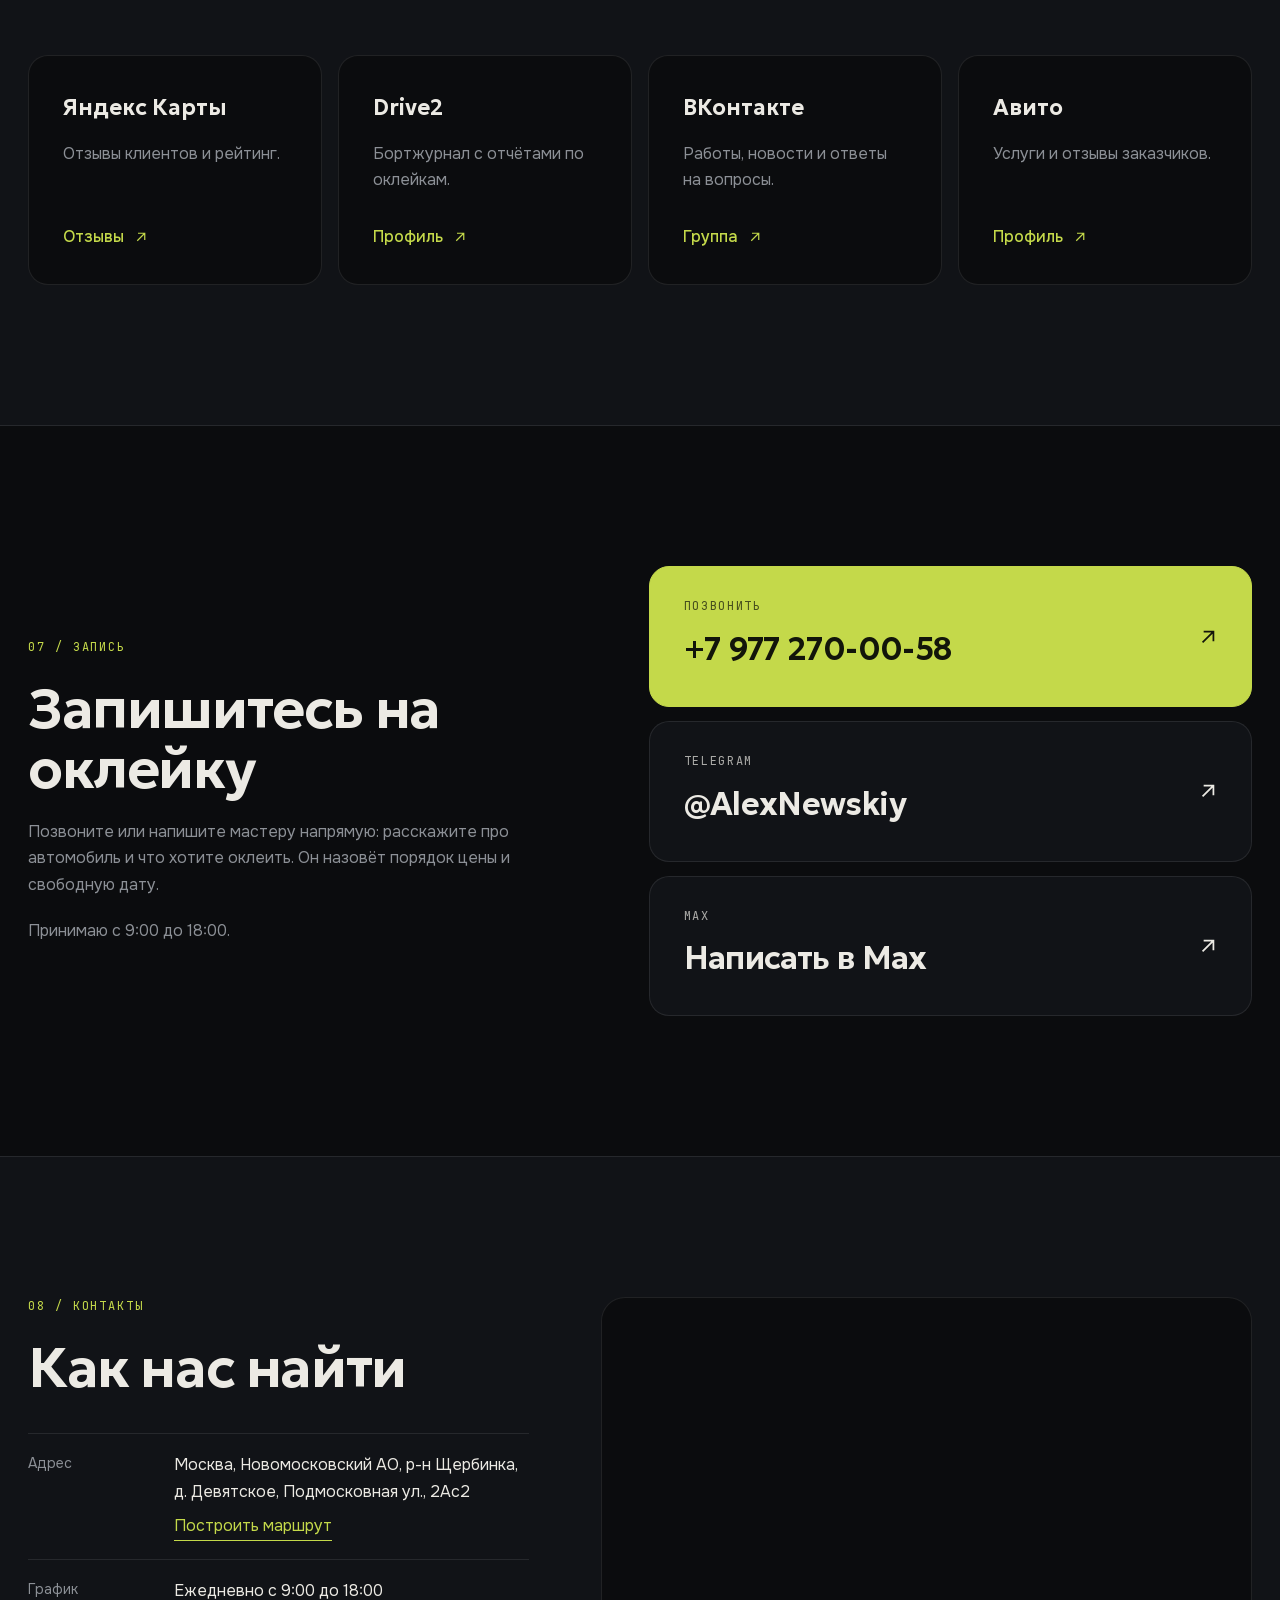
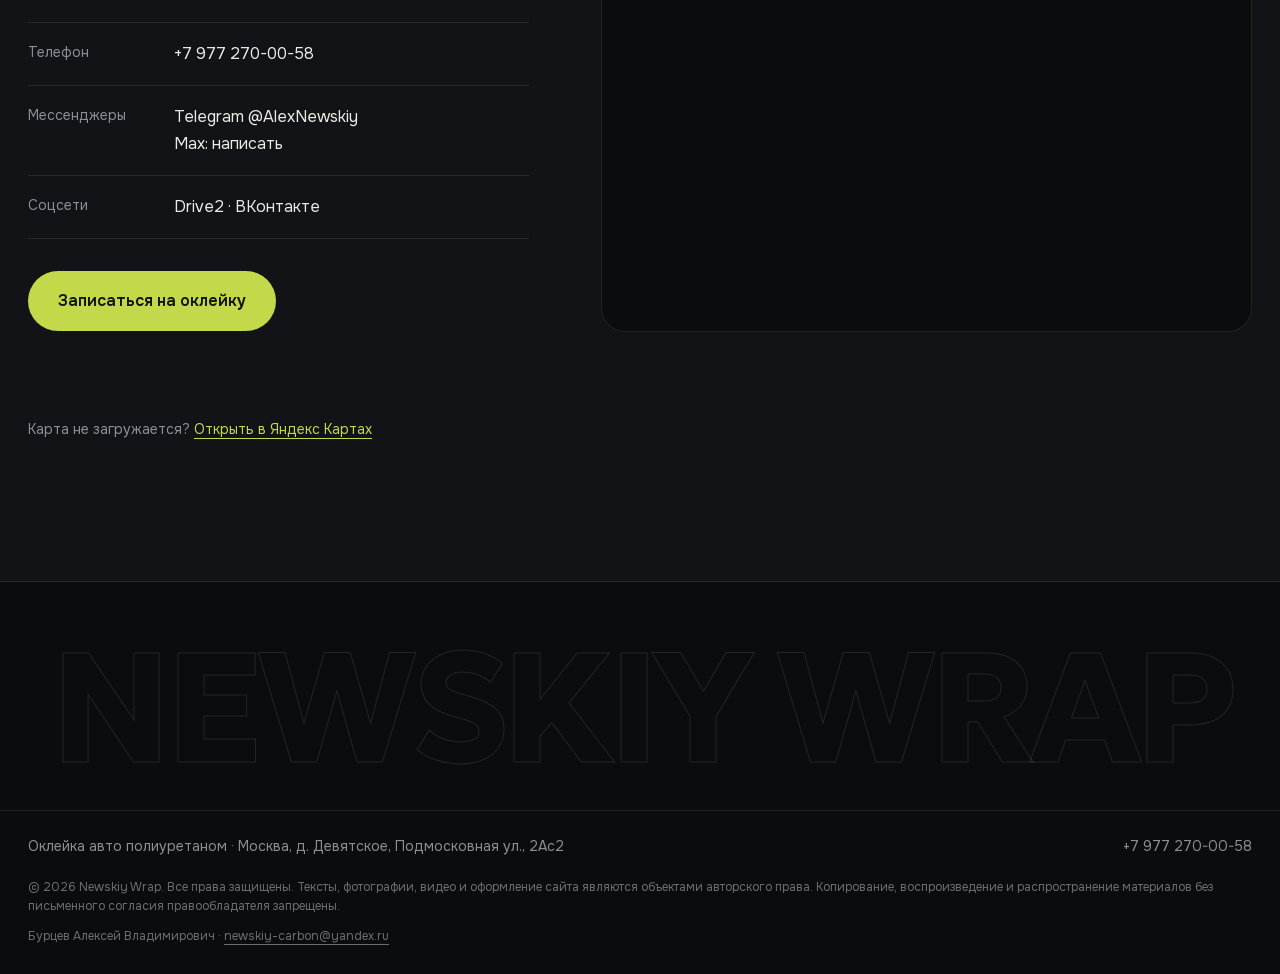
==== commit 099eefc7: "SEO: robots.txt, sitemap.xml, микроразметка организации Co-Authored-By: Claude Sonnet 5.5 <noreply@a" ====
--- a/index.html
+++ b/index.html
@@ -9,8 +9,53 @@
 <link rel="preload" href="fonts/Geologica-300-cyrillic.woff2" as="font" type="font/woff2" crossorigin>
 <link rel="preload" href="fonts/Onest-300-cyrillic.woff2" as="font" type="font/woff2" crossorigin>
 <link rel="stylesheet" href="fonts.css?v=1">
+<link rel="icon" href="favicon.ico" sizes="any">
 <link rel="icon" type="image/png" href="favicon.png">
-<link rel="stylesheet" href="style.css?v=94">
+<link rel="apple-touch-icon" href="apple-touch-icon.png">
+<meta property="og:type" content="website">
+<meta property="og:locale" content="ru_RU">
+<meta property="og:site_name" content="Newskiy Wrap">
+<meta property="og:title" content="Newskiy Wrap — оклейка авто полиуретановой плёнкой в Москве">
+<meta property="og:description" content="Матовая, глянцевая, цветная и прозрачная плёнка. Консультирует и клеит один мастер, без посредников. Зоны риска от 50 000 ₽.">
+<meta property="og:url" content="https://newskiywrap.ru/">
+<meta property="og:image" content="https://newskiywrap.ru/og.jpg">
+<meta property="og:image:width" content="1200">
+<meta property="og:image:height" content="630">
+<meta name="twitter:card" content="summary_large_image">
+<link rel="canonical" href="https://newskiywrap.ru/">
+<link rel="stylesheet" href="style.css?v=97">
+<script type="application/ld+json">
+{
+  "@context": "https://schema.org",
+  "@type": "AutoBodyShop",
+  "name": "Newskiy Wrap",
+  "description": "Оклейка автомобилей полиуретановой плёнкой: матовая, глянцевая, цветная и прозрачная. Консультирует и клеит один мастер, без посредников.",
+  "url": "https://newskiywrap.ru/",
+  "image": "https://newskiywrap.ru/og.jpg",
+  "logo": "https://newskiywrap.ru/logo.png",
+  "telephone": "+7 977 270-00-58",
+  "priceRange": "от 50 000 ₽",
+  "address": {
+    "@type": "PostalAddress",
+    "addressCountry": "RU",
+    "addressLocality": "Москва",
+    "addressRegion": "Москва",
+    "streetAddress": "деревня Девятское, Подмосковная улица, 2Ас2"
+  },
+  "geo": { "@type": "GeoCoordinates", "latitude": 55.4719124, "longitude": 37.5393756 },
+  "openingHoursSpecification": [{
+    "@type": "OpeningHoursSpecification",
+    "dayOfWeek": ["Monday","Tuesday","Wednesday","Thursday","Friday","Saturday","Sunday"],
+    "opens": "09:00",
+    "closes": "18:00"
+  }],
+  "sameAs": [
+    "https://t.me/AlexNewskiy",
+    "https://www.drive2.ru/users/newski",
+    "https://vk.ru/club53753313"
+  ]
+}
+</script>
 </head>
 <body>
 
@@ -320,7 +365,7 @@
       <p class="label">08 / Контакты</p>
       <h2>Как нас найти</h2>
       <dl class="contact-list">
-        <div><dt>Адрес</dt><dd>Москва, Новомосковский АО, р-н Щербинка,<br>д. Девятское, Подмосковная ул., 2Ас2<br><a class="route" href="https://yandex.ru/maps/?mode=search&text=%D0%9C%D0%BE%D1%81%D0%BA%D0%B2%D0%B0%2C%20%D0%A9%D0%B5%D1%80%D0%B1%D0%B8%D0%BD%D0%BA%D0%B0%2C%20%D0%B4%D0%B5%D1%80%D0%B5%D0%B2%D0%BD%D1%8F%20%D0%94%D0%B5%D0%B2%D1%8F%D1%82%D1%81%D0%BA%D0%BE%D0%B5%2C%20%D0%9F%D0%BE%D0%B4%D0%BC%D0%BE%D1%81%D0%BA%D0%BE%D0%B2%D0%BD%D0%B0%D1%8F%20%D1%83%D0%BB%D0%B8%D1%86%D0%B0%2C%202%D0%90%D1%812" target="_blank" rel="noopener">Построить маршрут</a></dd></div>
+        <div><dt>Адрес</dt><dd>Москва, Новомосковский АО, р-н Щербинка,<br>д. Девятское, Подмосковная ул., 2Ас2<br><a class="route" href="https://yandex.ru/maps/?rtext=~55.4719124%2C37.5393756&rtt=auto&z=17" target="_blank" rel="noopener">Построить маршрут</a></dd></div>
         <div><dt>График</dt><dd>Ежедневно с 9:00 до 18:00</dd></div>
         <div><dt>Телефон</dt><dd><a href="tel:+79772700058">+7 977 270-00-58</a></dd></div>
         <div><dt>Мессенджеры</dt><dd><a href="https://t.me/AlexNewskiy" target="_blank" rel="noopener">Telegram @AlexNewskiy</a><br><a href="https://max.ru/u/f9LHodD0cOKzmCOb7GUmA6AZXnyaJ79vmyBypSee1Kye7gQ1N4GQxfeC9OI" target="_blank" rel="noopener">Max: написать</a></dd></div>
@@ -332,7 +377,7 @@
       <iframe src="https://yandex.ru/map-widget/v1/?text=%D0%9C%D0%BE%D1%81%D0%BA%D0%B2%D0%B0%2C%20%D0%9D%D0%BE%D0%B2%D0%BE%D0%BC%D0%BE%D1%81%D0%BA%D0%BE%D0%B2%D1%81%D0%BA%D0%B8%D0%B9%20%D0%B0%D0%B4%D0%BC%D0%B8%D0%BD%D0%B8%D1%81%D1%82%D1%80%D0%B0%D1%82%D0%B8%D0%B2%D0%BD%D1%8B%D0%B9%20%D0%BE%D0%BA%D1%80%D1%83%D0%B3%2C%20%D0%A9%D0%B5%D1%80%D0%B1%D0%B8%D0%BD%D0%BA%D0%B0%2C%20%D0%B4%D0%B5%D1%80%D0%B5%D0%B2%D0%BD%D1%8F%20%D0%94%D0%B5%D0%B2%D1%8F%D1%82%D1%81%D0%BA%D0%BE%D0%B5%2C%20%D0%9F%D0%BE%D0%B4%D0%BC%D0%BE%D1%81%D0%BA%D0%BE%D0%B2%D0%BD%D0%B0%D1%8F%20%D1%83%D0%BB%D0%B8%D1%86%D0%B0%2C%202%D0%90%D1%812&z=16&l=map" title="Карта: адрес студии Newskiy Wrap" loading="lazy" allowfullscreen referrerpolicy="no-referrer-when-downgrade"></iframe>
       <span class="map-label" aria-hidden="true"><i><svg width="18" height="18" viewBox="0 0 24 24" fill="none" stroke="currentColor" stroke-width="1.8"><rect x="5" y="3" width="14" height="18" rx="1.5"/><path d="M9 7h2M13 7h2M9 11h2M13 11h2M9 15h2M13 15h2"/></svg></i>Подмосковная улица, 2Ас2</span>
     </div>
-    <p class="map-fallback">Карта не загружается? <a href="https://yandex.ru/maps/?mode=search&text=%D0%9C%D0%BE%D1%81%D0%BA%D0%B2%D0%B0%2C%20%D0%9F%D0%BE%D0%B4%D0%BC%D0%BE%D1%81%D0%BA%D0%BE%D0%B2%D0%BD%D0%B0%D1%8F%20%D1%83%D0%BB%D0%B8%D1%86%D0%B0%2C%202%D0%90%D1%812" target="_blank" rel="noopener">Открыть в Яндекс Картах</a></p>
+    <p class="map-fallback">Карта не загружается? <a href="https://yandex.ru/maps/?ll=37.5393756%2C55.4719124&z=18&pt=37.5393756%2C55.4719124%2Cpm2rdm" target="_blank" rel="noopener">Открыть в Яндекс Картах</a></p>
   </div>
 </section>
 
@@ -398,6 +443,6 @@
   <button type="button" class="lb-nav lb-next" id="lbNext" aria-label="Следующее фото"><svg width="26" height="26" viewBox="0 0 24 24" fill="none" stroke="currentColor" stroke-width="1.7" stroke-linecap="round" stroke-linejoin="round"><path d="M9 5l7 7-7 7"/></svg></button>
 </div>
 
-<script src="script.js?v=94"></script>
+<script src="script.js?v=97"></script>
 </body>
 </html>
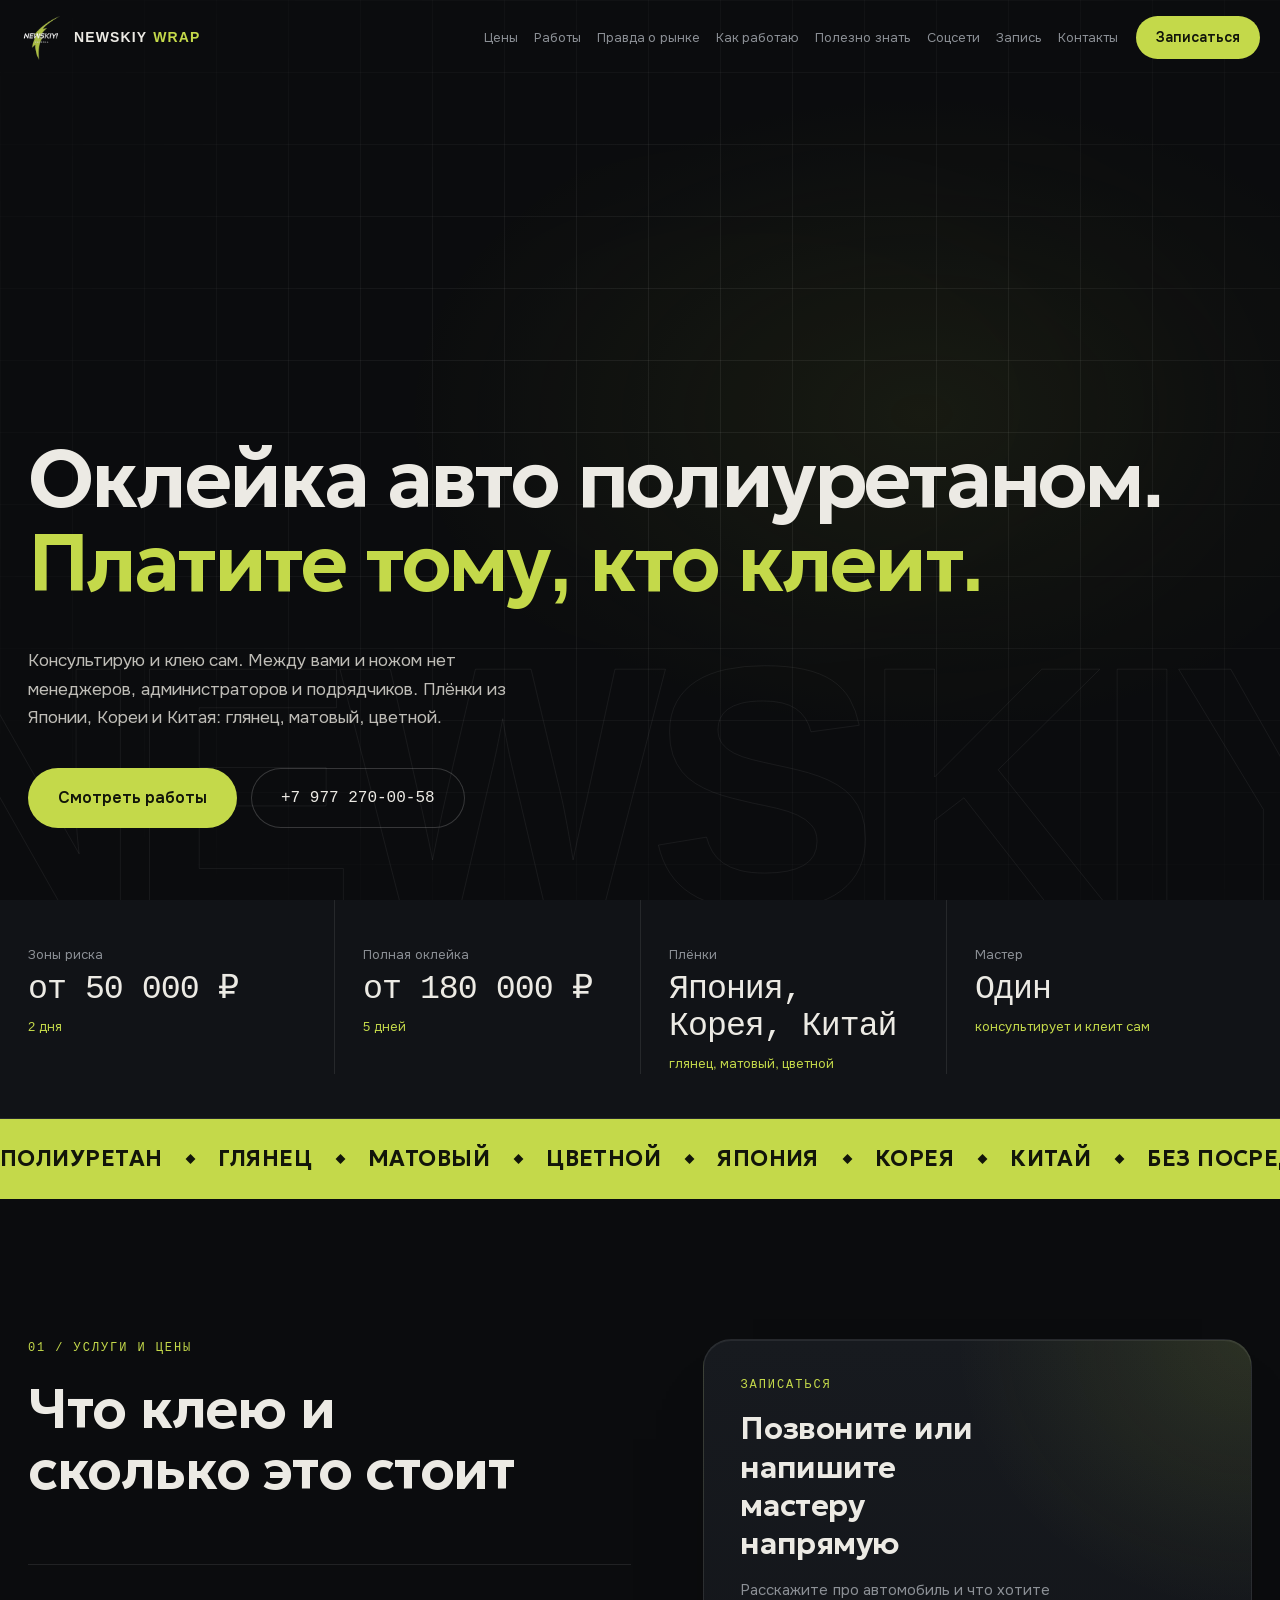
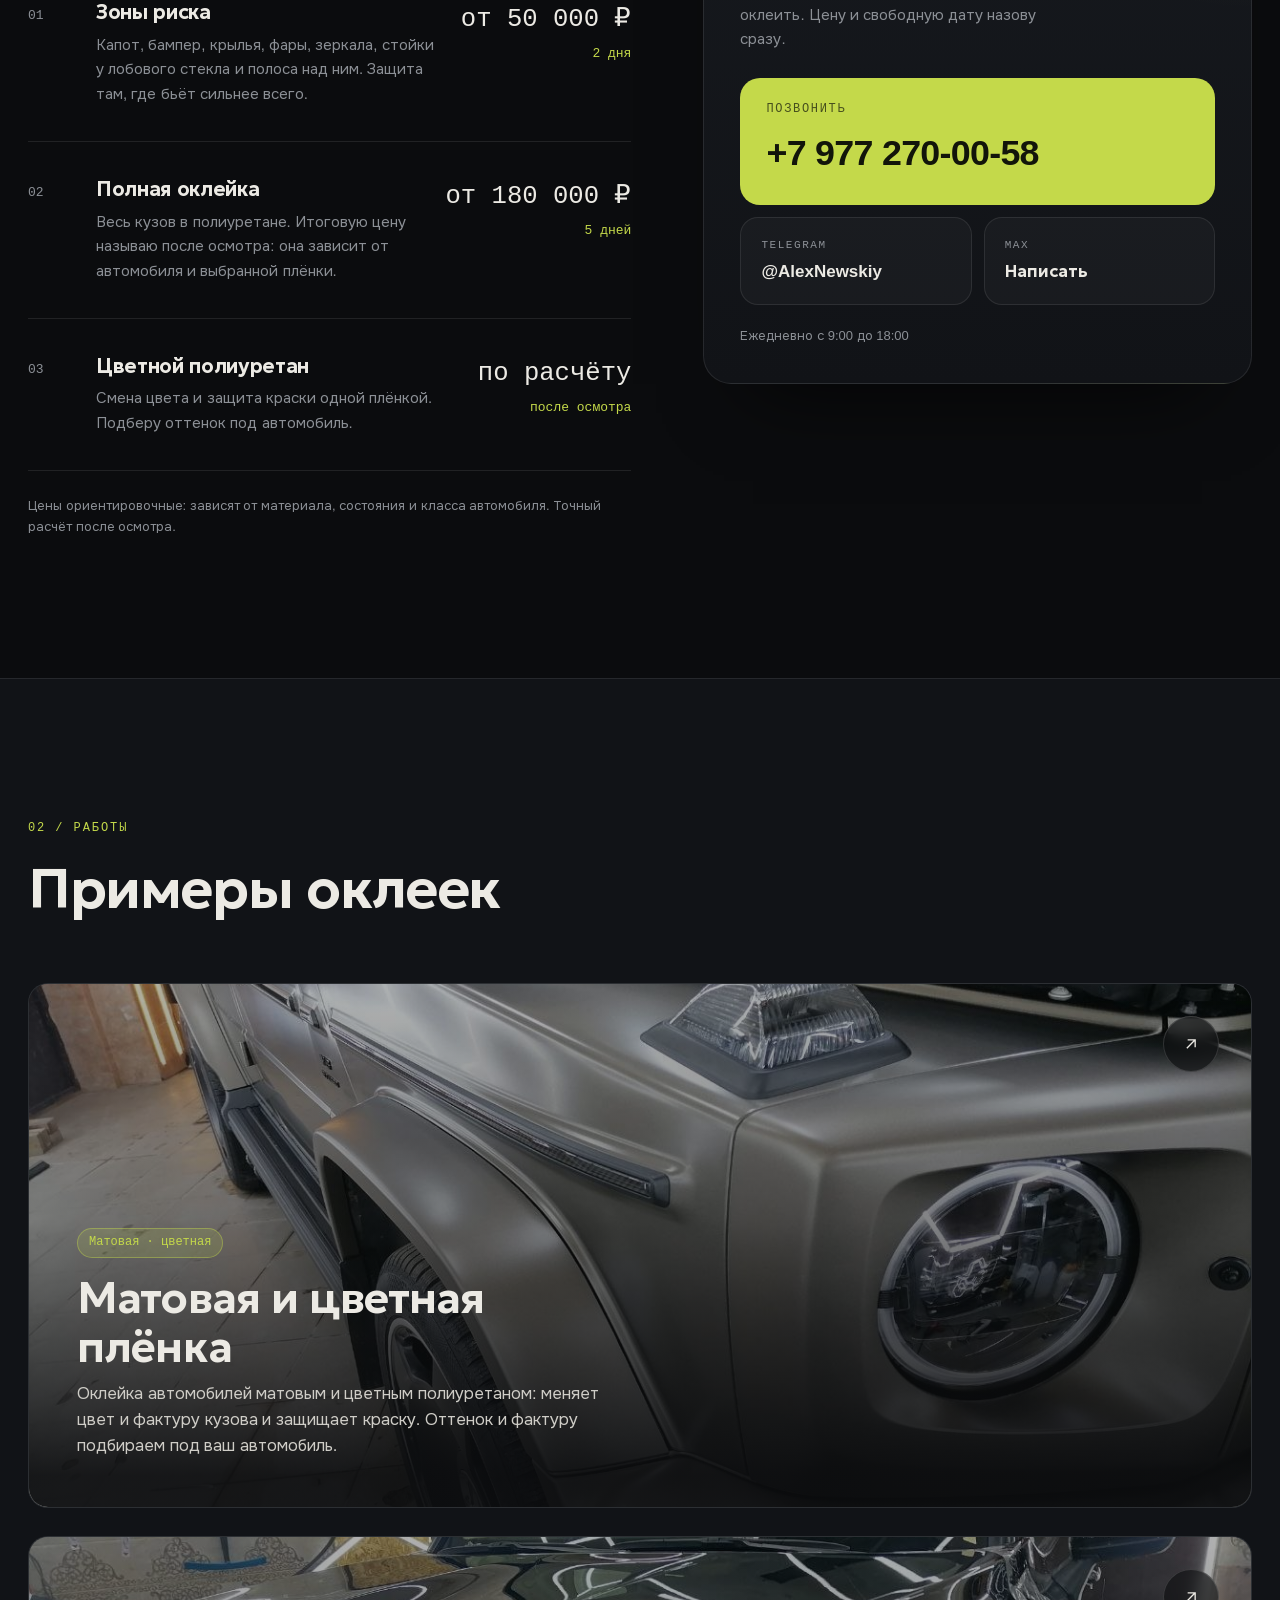
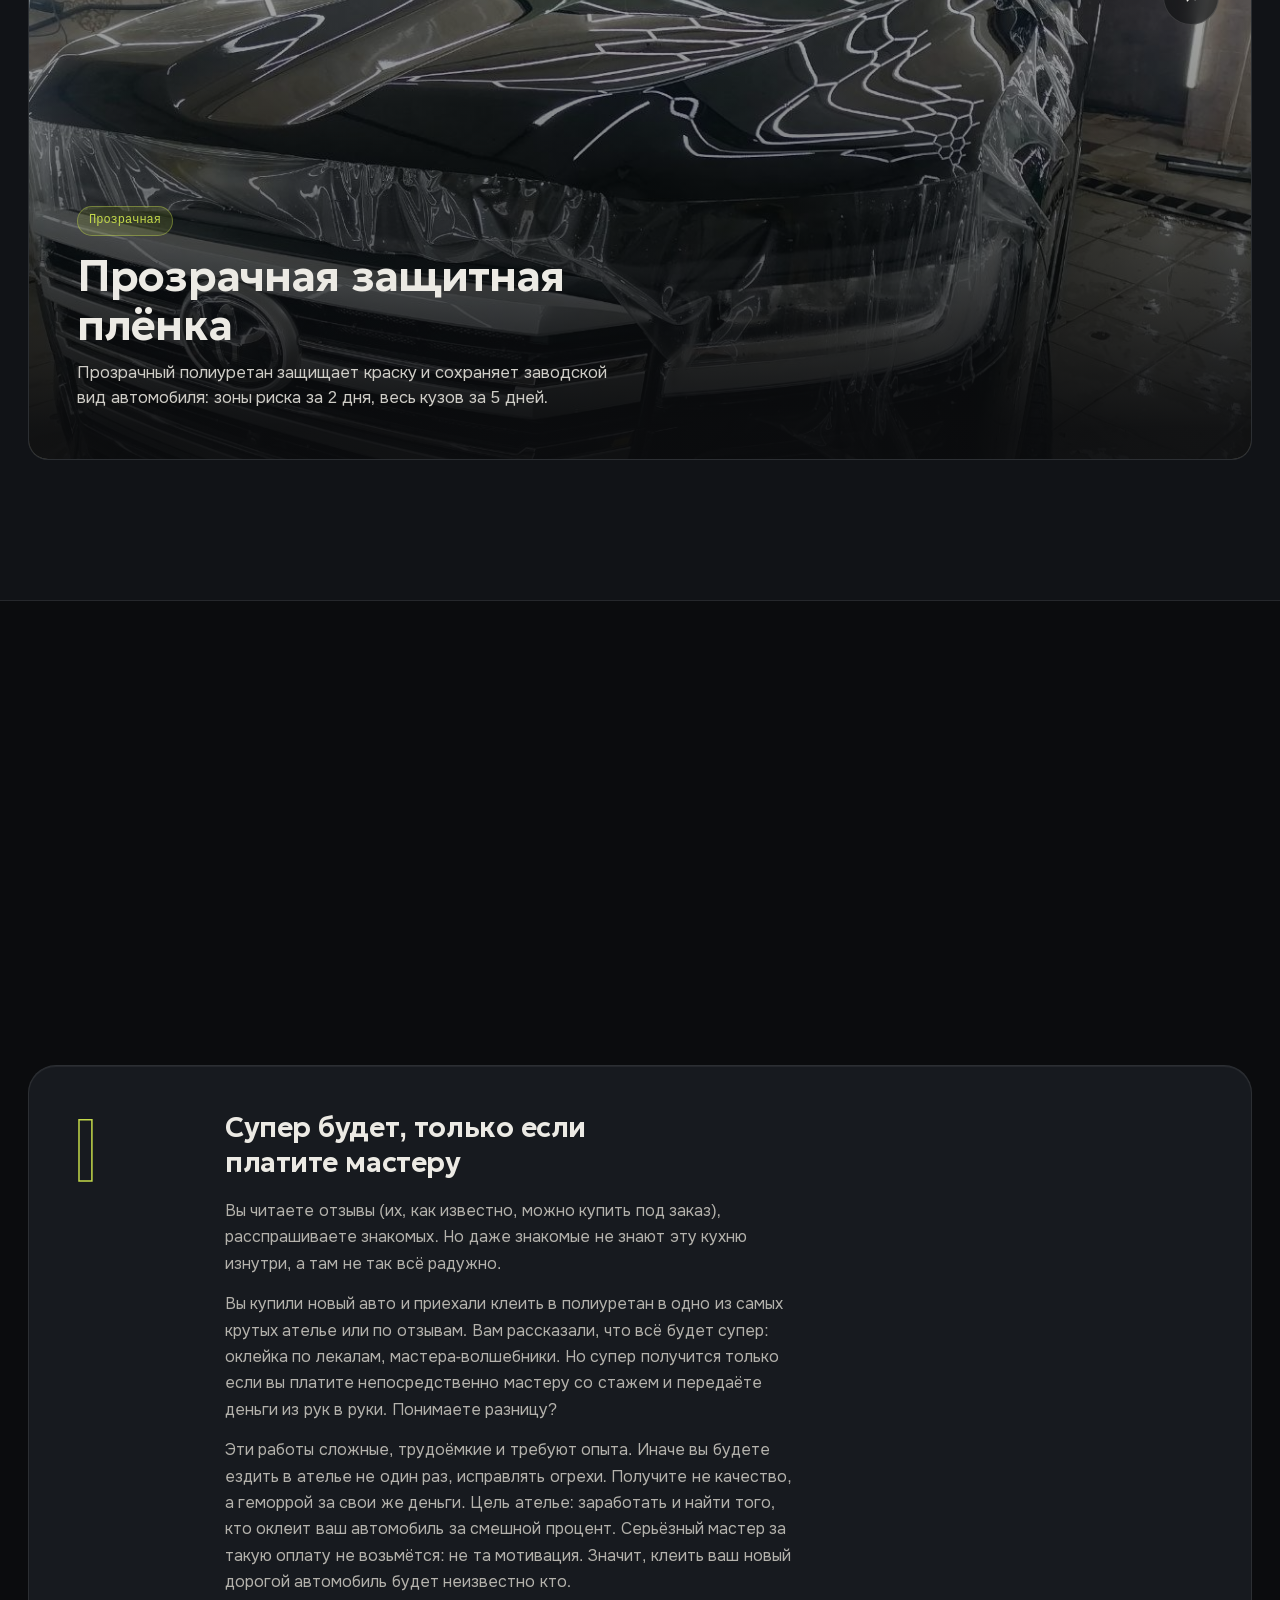
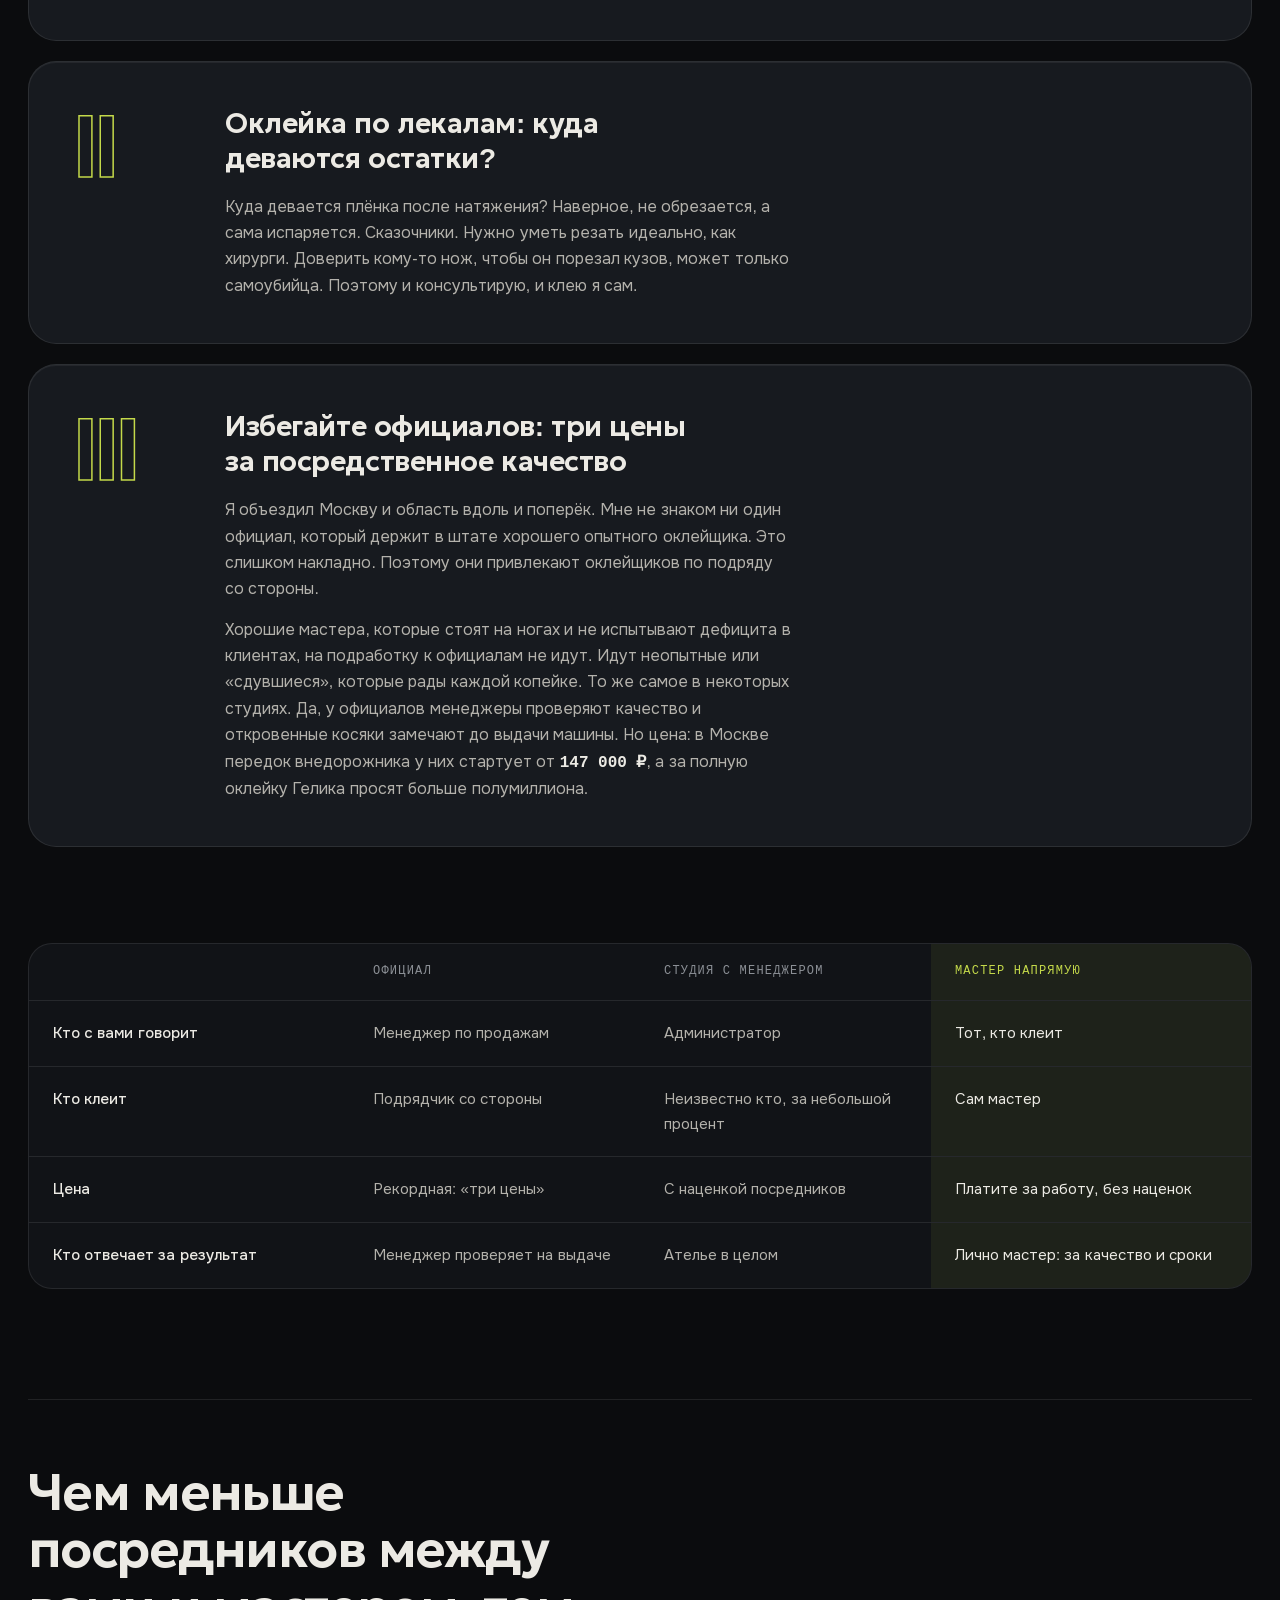
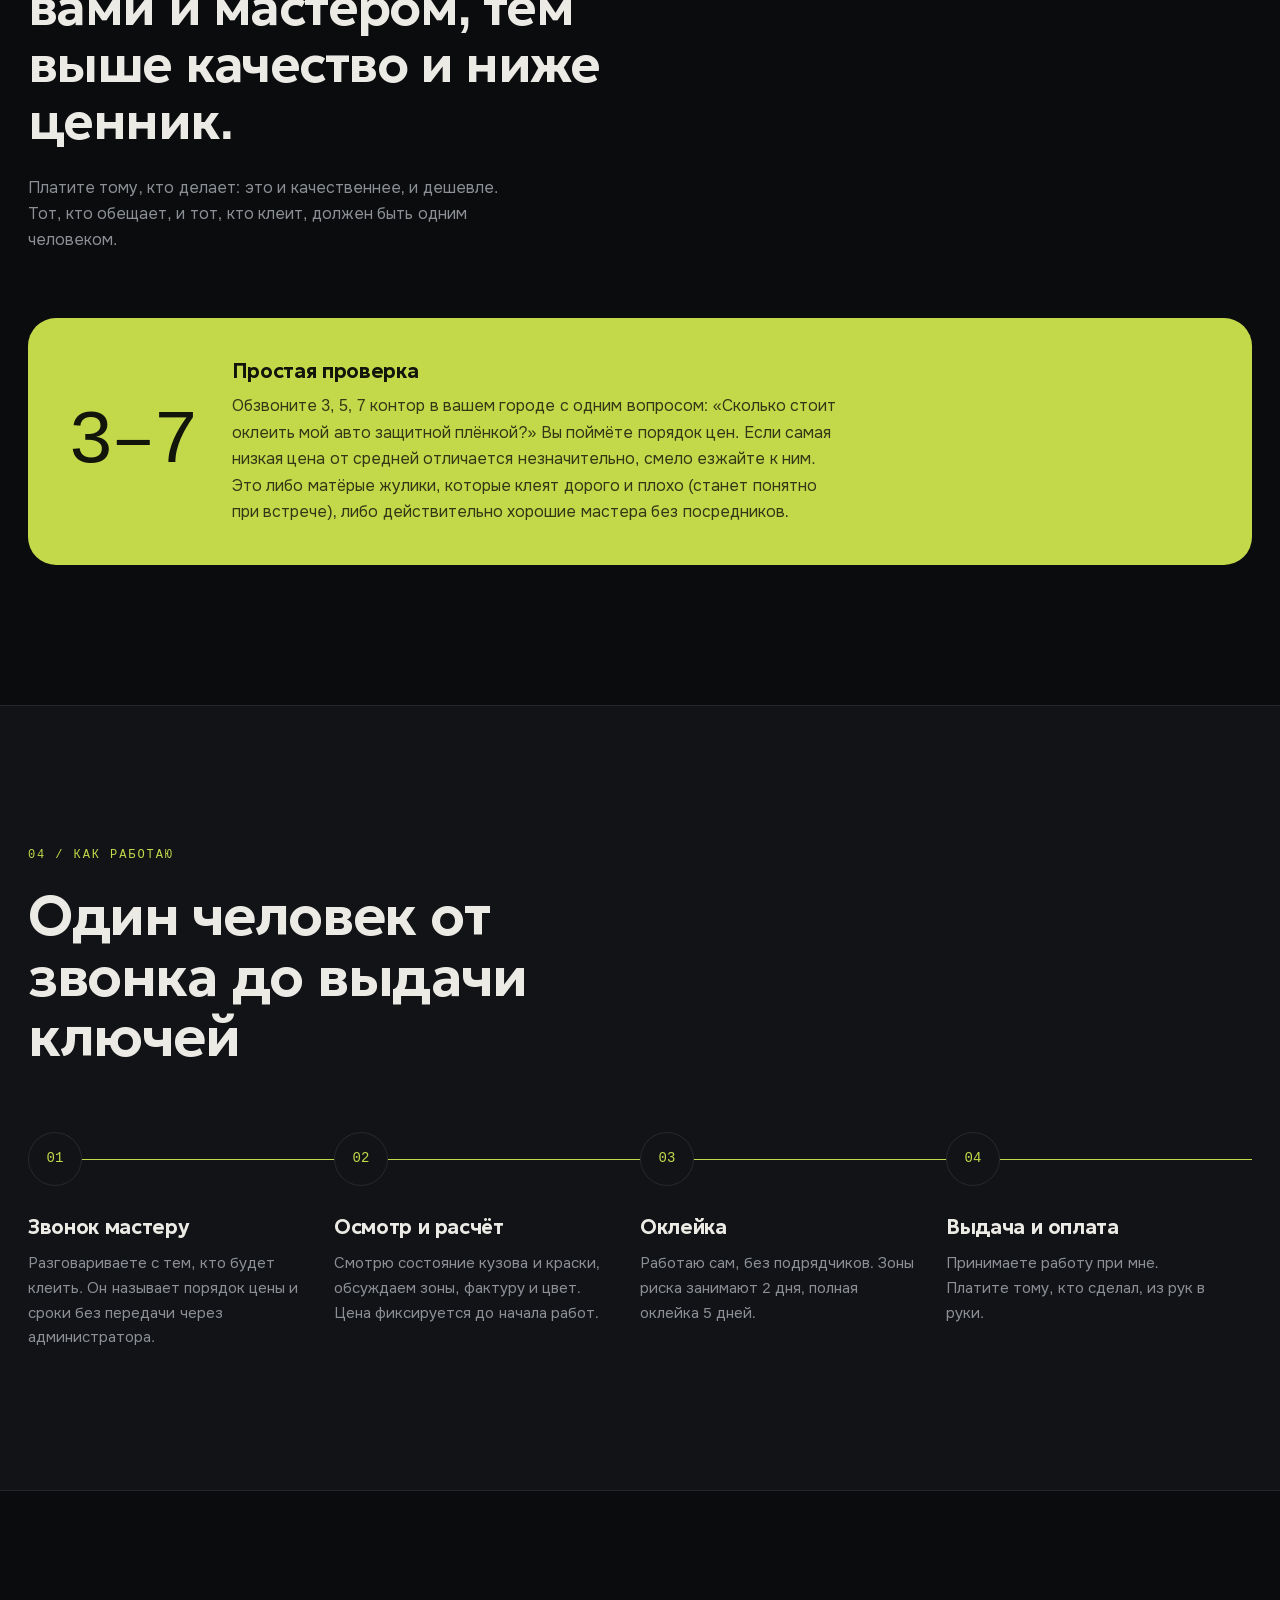
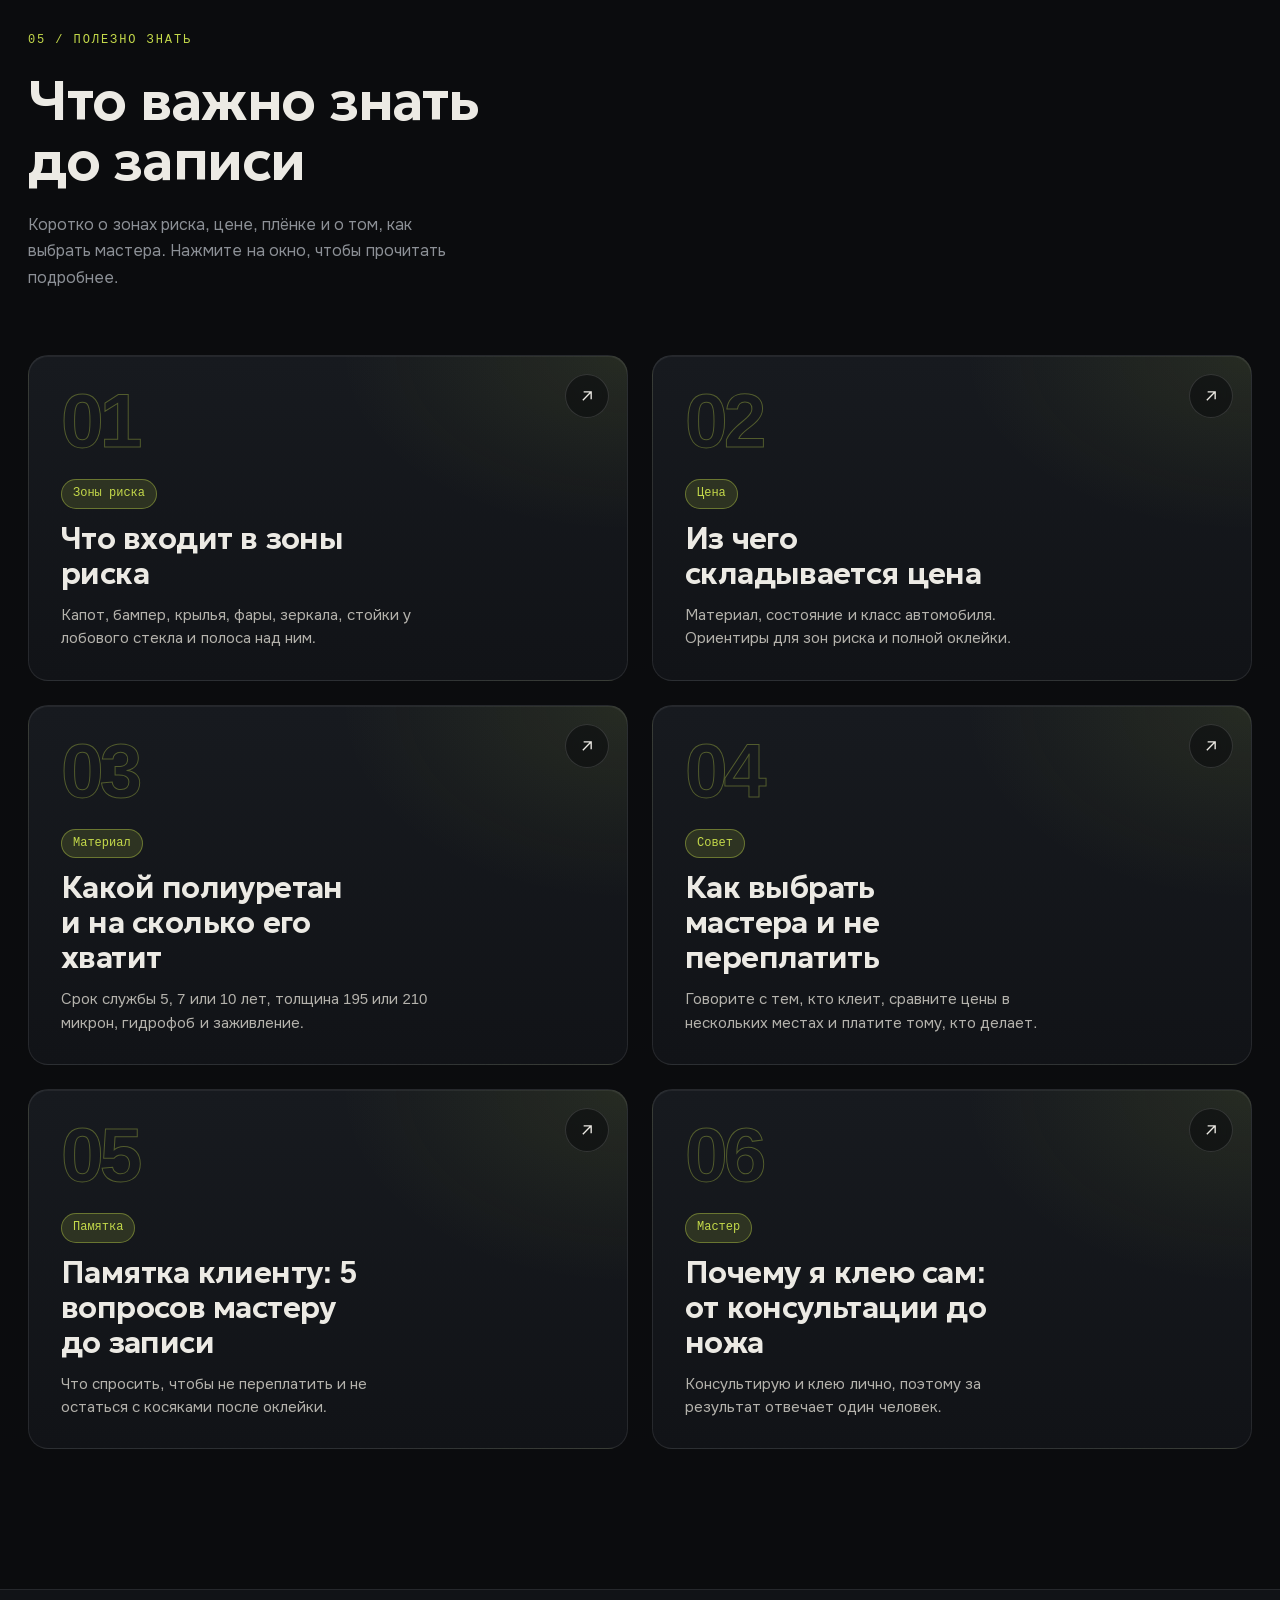
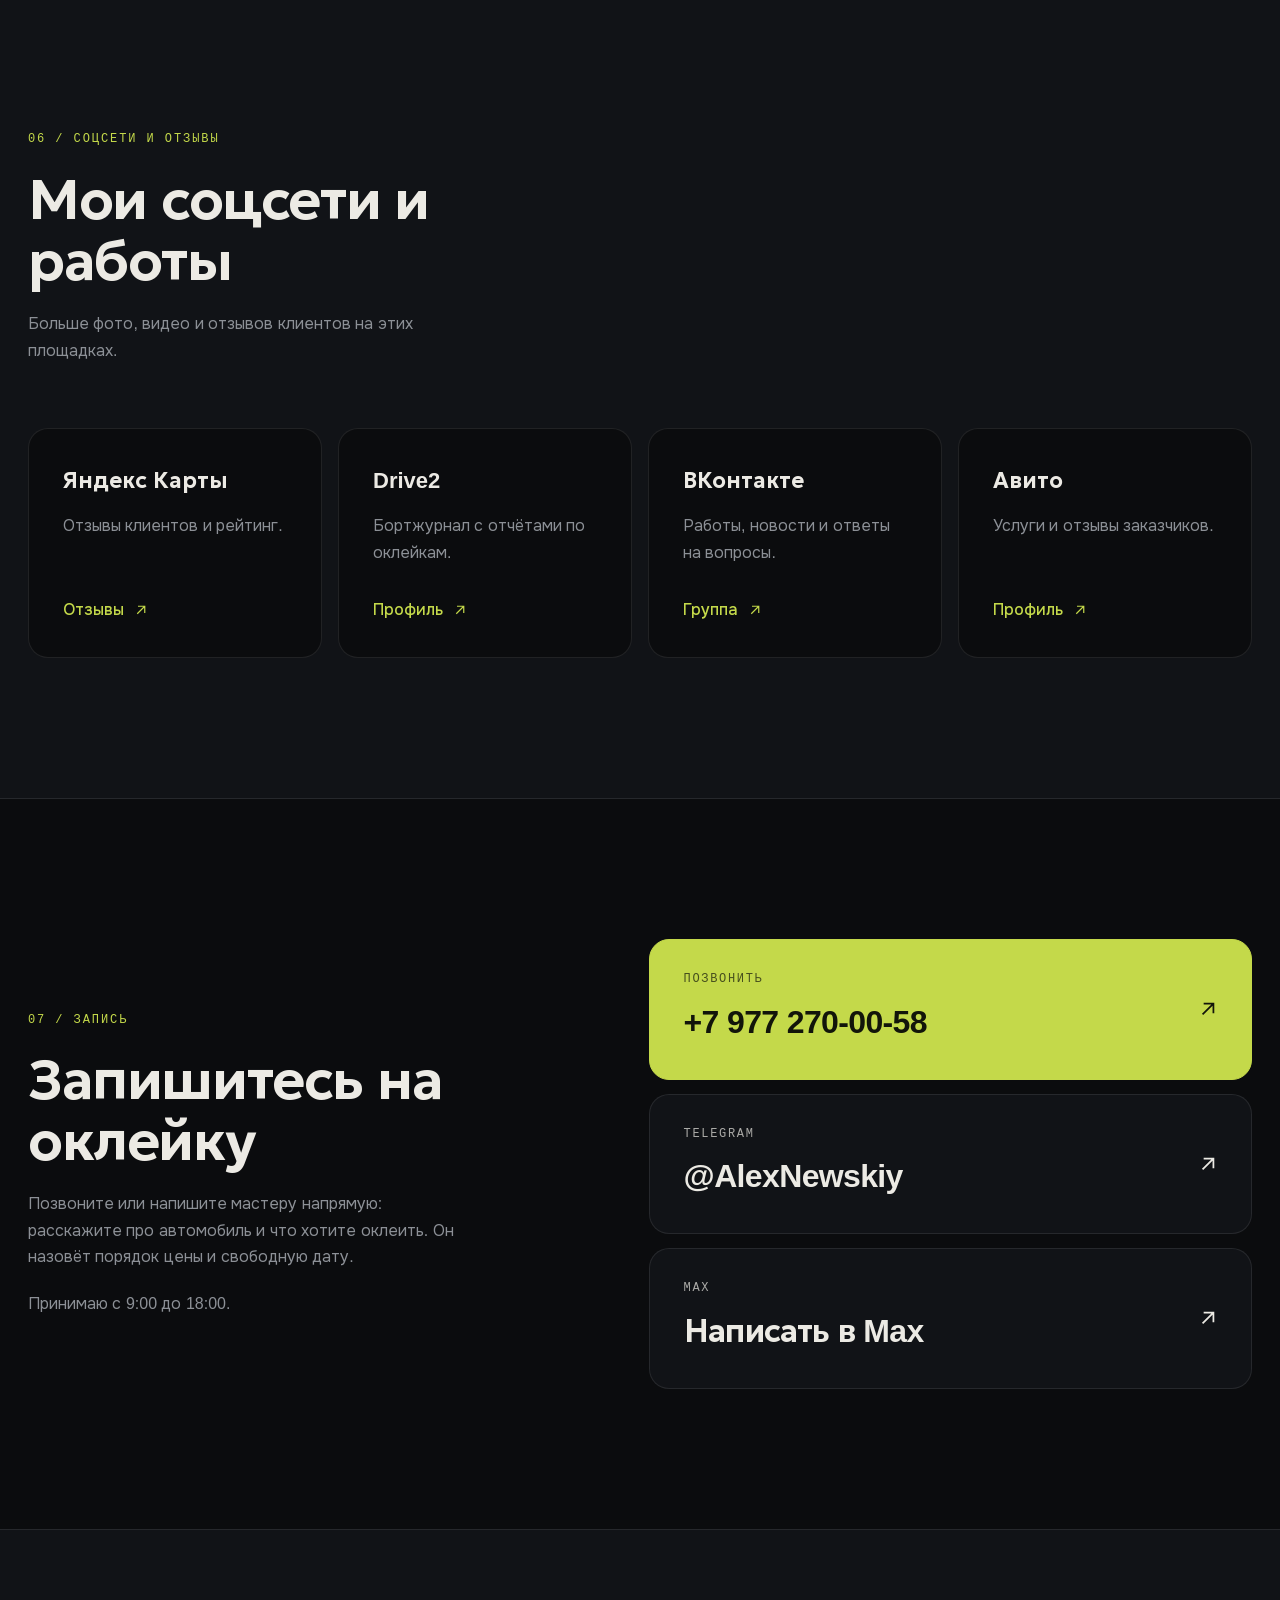
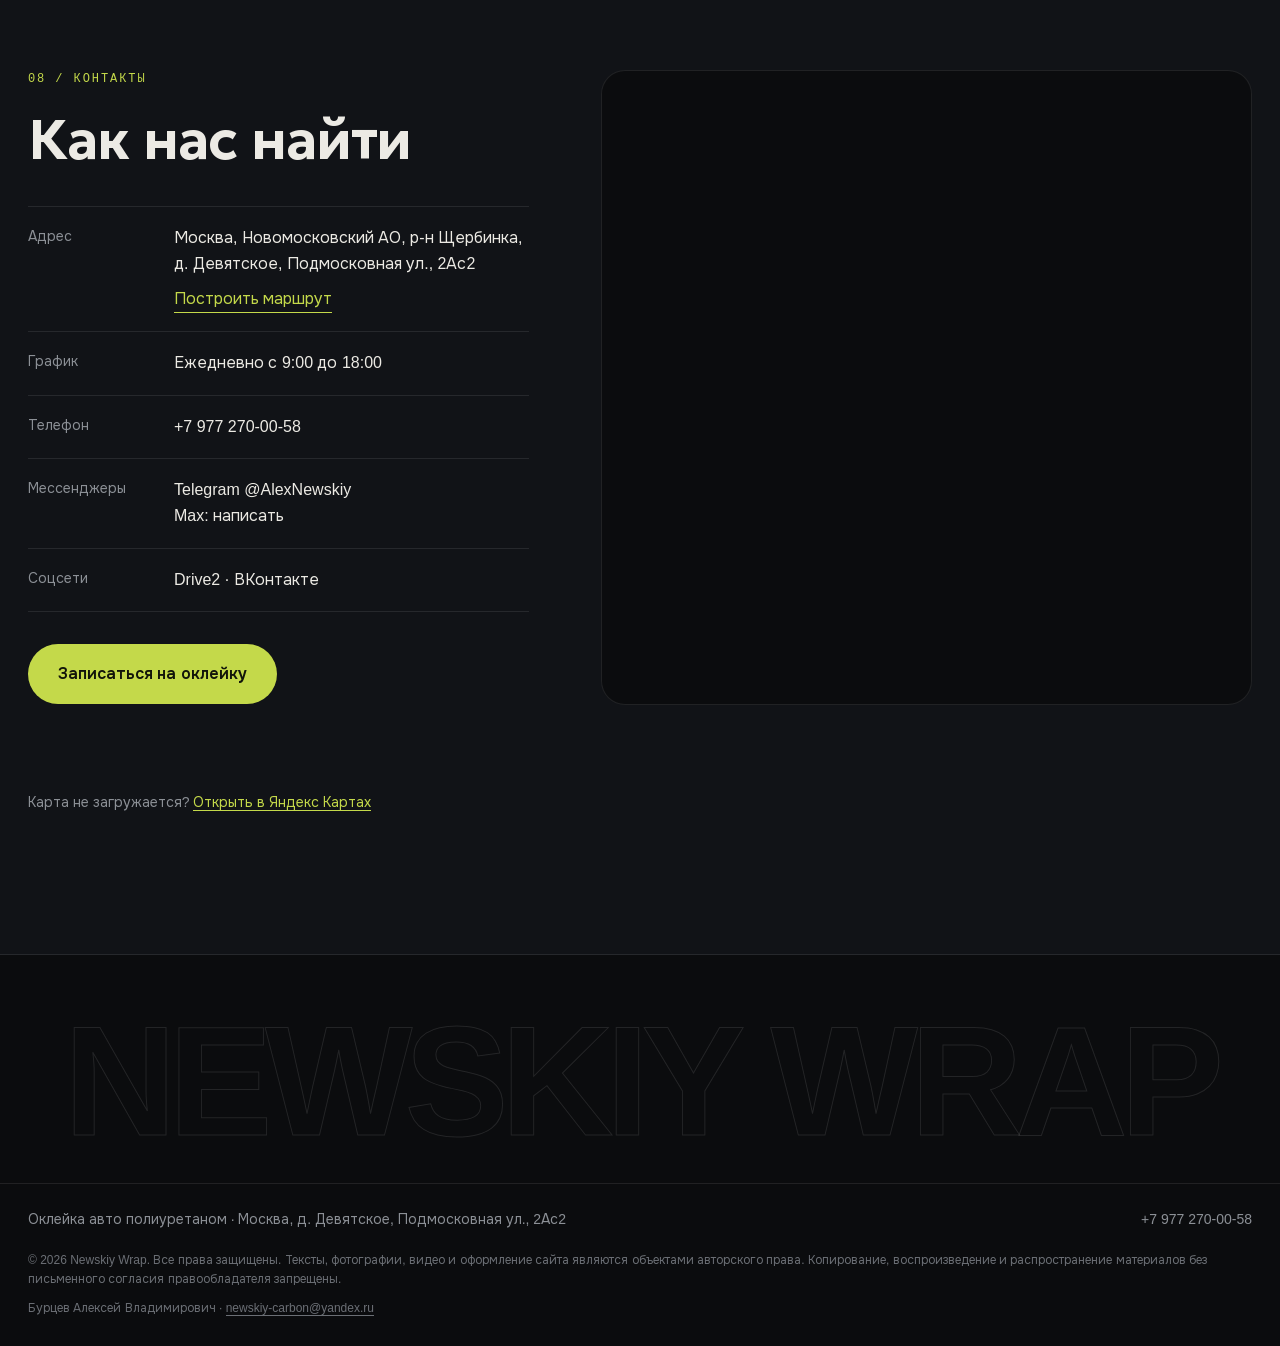
==== commit c2c5f0cf: "Стили вставлены прямо в страницу: сайт выглядит правильно, даже если файлы грузятся плохо Co-Authore" ====
--- a/index.html
+++ b/index.html
@@ -8,7 +8,7 @@
 <meta name="theme-color" content="#0b0c0e">
 <link rel="preload" href="fonts/Geologica-300-cyrillic.woff2" as="font" type="font/woff2" crossorigin>
 <link rel="preload" href="fonts/Onest-300-cyrillic.woff2" as="font" type="font/woff2" crossorigin>
-<link rel="stylesheet" href="fonts.css?v=1">
+<style>@font-face{font-family: 'Geologica';font-style: normal;font-weight: 300;font-display: optional;src: url(fonts/Geologica-300-cyrillic.woff2) format('woff2');unicode-range: U+0301,U+0400-045F,U+0490-0491,U+04B0-04B1,U+2116;}@font-face{font-family: 'Geologica';font-style: normal;font-weight: 300;font-display: optional;src: url(fonts/Geologica-300-latin.woff2) format('woff2');unicode-range: U+0000-00FF,U+0131,U+0152-0153,U+02BB-02BC,U+02C6,U+02DA,U+02DC,U+0304,U+0308,U+0329,U+2000-206F,U+20AC,U+2122,U+2191,U+2193,U+2212,U+2215,U+FEFF,U+FFFD;}@font-face{font-family: 'Geologica';font-style: normal;font-weight: 400;font-display: optional;src: url(fonts/Geologica-300-cyrillic.woff2) format('woff2');unicode-range: U+0301,U+0400-045F,U+0490-0491,U+04B0-04B1,U+2116;}@font-face{font-family: 'Geologica';font-style: normal;font-weight: 400;font-display: optional;src: url(fonts/Geologica-300-latin.woff2) format('woff2');unicode-range: U+0000-00FF,U+0131,U+0152-0153,U+02BB-02BC,U+02C6,U+02DA,U+02DC,U+0304,U+0308,U+0329,U+2000-206F,U+20AC,U+2122,U+2191,U+2193,U+2212,U+2215,U+FEFF,U+FFFD;}@font-face{font-family: 'Geologica';font-style: normal;font-weight: 500;font-display: optional;src: url(fonts/Geologica-300-cyrillic.woff2) format('woff2');unicode-range: U+0301,U+0400-045F,U+0490-0491,U+04B0-04B1,U+2116;}@font-face{font-family: 'Geologica';font-style: normal;font-weight: 500;font-display: optional;src: url(fonts/Geologica-300-latin.woff2) format('woff2');unicode-range: U+0000-00FF,U+0131,U+0152-0153,U+02BB-02BC,U+02C6,U+02DA,U+02DC,U+0304,U+0308,U+0329,U+2000-206F,U+20AC,U+2122,U+2191,U+2193,U+2212,U+2215,U+FEFF,U+FFFD;}@font-face{font-family: 'Geologica';font-style: normal;font-weight: 600;font-display: optional;src: url(fonts/Geologica-300-cyrillic.woff2) format('woff2');unicode-range: U+0301,U+0400-045F,U+0490-0491,U+04B0-04B1,U+2116;}@font-face{font-family: 'Geologica';font-style: normal;font-weight: 600;font-display: optional;src: url(fonts/Geologica-300-latin.woff2) format('woff2');unicode-range: U+0000-00FF,U+0131,U+0152-0153,U+02BB-02BC,U+02C6,U+02DA,U+02DC,U+0304,U+0308,U+0329,U+2000-206F,U+20AC,U+2122,U+2191,U+2193,U+2212,U+2215,U+FEFF,U+FFFD;}@font-face{font-family: 'Geologica';font-style: normal;font-weight: 700;font-display: optional;src: url(fonts/Geologica-300-cyrillic.woff2) format('woff2');unicode-range: U+0301,U+0400-045F,U+0490-0491,U+04B0-04B1,U+2116;}@font-face{font-family: 'Geologica';font-style: normal;font-weight: 700;font-display: optional;src: url(fonts/Geologica-300-latin.woff2) format('woff2');unicode-range: U+0000-00FF,U+0131,U+0152-0153,U+02BB-02BC,U+02C6,U+02DA,U+02DC,U+0304,U+0308,U+0329,U+2000-206F,U+20AC,U+2122,U+2191,U+2193,U+2212,U+2215,U+FEFF,U+FFFD;}@font-face{font-family: 'JetBrains Mono';font-style: normal;font-weight: 400;font-display: optional;src: url(fonts/JetBrainsMono-400-cyrillic.woff2) format('woff2');unicode-range: U+0301,U+0400-045F,U+0490-0491,U+04B0-04B1,U+2116;}@font-face{font-family: 'JetBrains Mono';font-style: normal;font-weight: 400;font-display: optional;src: url(fonts/JetBrainsMono-400-latin.woff2) format('woff2');unicode-range: U+0000-00FF,U+0131,U+0152-0153,U+02BB-02BC,U+02C6,U+02DA,U+02DC,U+0304,U+0308,U+0329,U+2000-206F,U+20AC,U+2122,U+2191,U+2193,U+2212,U+2215,U+FEFF,U+FFFD;}@font-face{font-family: 'JetBrains Mono';font-style: normal;font-weight: 500;font-display: optional;src: url(fonts/JetBrainsMono-400-cyrillic.woff2) format('woff2');unicode-range: U+0301,U+0400-045F,U+0490-0491,U+04B0-04B1,U+2116;}@font-face{font-family: 'JetBrains Mono';font-style: normal;font-weight: 500;font-display: optional;src: url(fonts/JetBrainsMono-400-latin.woff2) format('woff2');unicode-range: U+0000-00FF,U+0131,U+0152-0153,U+02BB-02BC,U+02C6,U+02DA,U+02DC,U+0304,U+0308,U+0329,U+2000-206F,U+20AC,U+2122,U+2191,U+2193,U+2212,U+2215,U+FEFF,U+FFFD;}@font-face{font-family: 'Onest';font-style: normal;font-weight: 300;font-display: optional;src: url(fonts/Onest-300-cyrillic.woff2) format('woff2');unicode-range: U+0301,U+0400-045F,U+0490-0491,U+04B0-04B1,U+2116;}@font-face{font-family: 'Onest';font-style: normal;font-weight: 300;font-display: optional;src: url(fonts/Onest-300-latin.woff2) format('woff2');unicode-range: U+0000-00FF,U+0131,U+0152-0153,U+02BB-02BC,U+02C6,U+02DA,U+02DC,U+0304,U+0308,U+0329,U+2000-206F,U+20AC,U+2122,U+2191,U+2193,U+2212,U+2215,U+FEFF,U+FFFD;}@font-face{font-family: 'Onest';font-style: normal;font-weight: 400;font-display: optional;src: url(fonts/Onest-300-cyrillic.woff2) format('woff2');unicode-range: U+0301,U+0400-045F,U+0490-0491,U+04B0-04B1,U+2116;}@font-face{font-family: 'Onest';font-style: normal;font-weight: 400;font-display: optional;src: url(fonts/Onest-300-latin.woff2) format('woff2');unicode-range: U+0000-00FF,U+0131,U+0152-0153,U+02BB-02BC,U+02C6,U+02DA,U+02DC,U+0304,U+0308,U+0329,U+2000-206F,U+20AC,U+2122,U+2191,U+2193,U+2212,U+2215,U+FEFF,U+FFFD;}@font-face{font-family: 'Onest';font-style: normal;font-weight: 500;font-display: optional;src: url(fonts/Onest-300-cyrillic.woff2) format('woff2');unicode-range: U+0301,U+0400-045F,U+0490-0491,U+04B0-04B1,U+2116;}@font-face{font-family: 'Onest';font-style: normal;font-weight: 500;font-display: optional;src: url(fonts/Onest-300-latin.woff2) format('woff2');unicode-range: U+0000-00FF,U+0131,U+0152-0153,U+02BB-02BC,U+02C6,U+02DA,U+02DC,U+0304,U+0308,U+0329,U+2000-206F,U+20AC,U+2122,U+2191,U+2193,U+2212,U+2215,U+FEFF,U+FFFD;}@font-face{font-family: 'Onest';font-style: normal;font-weight: 600;font-display: optional;src: url(fonts/Onest-300-cyrillic.woff2) format('woff2');unicode-range: U+0301,U+0400-045F,U+0490-0491,U+04B0-04B1,U+2116;}@font-face{font-family: 'Onest';font-style: normal;font-weight: 600;font-display: optional;src: url(fonts/Onest-300-latin.woff2) format('woff2');unicode-range: U+0000-00FF,U+0131,U+0152-0153,U+02BB-02BC,U+02C6,U+02DA,U+02DC,U+0304,U+0308,U+0329,U+2000-206F,U+20AC,U+2122,U+2191,U+2193,U+2212,U+2215,U+FEFF,U+FFFD;}</style>
 <link rel="icon" href="favicon.ico" sizes="any">
 <link rel="icon" type="image/png" href="favicon.png">
 <link rel="apple-touch-icon" href="apple-touch-icon.png">
@@ -23,7 +23,7 @@
 <meta property="og:image:height" content="630">
 <meta name="twitter:card" content="summary_large_image">
 <link rel="canonical" href="https://newskiywrap.ru/">
-<link rel="stylesheet" href="style.css?v=97">
+<style>:root{--bg:#0b0c0e;--bg-2:#111317;--bg-3:#171a1f;--line:rgba(255,255,255,.09);--text:#eceae4;--muted:#8c9096;--accent:#c4d94a;--accent-ink:#12150a;--radius:20px;--ease:cubic-bezier(.16,1,.3,1);--f-display:'Geologica',sans-serif;--f-body:'Onest',sans-serif;--f-mono:'JetBrains Mono',monospace;--s1:#3a3e46;--s2:#b4bcc7;--s3:#242730;--s4:#14161a;}*{box-sizing:border-box;margin:0;padding:0}html{scroll-behavior:smooth;scroll-padding-top:72px}body{background:var(--bg);color:var(--text);font-family:var(--f-body);font-size:16px;line-height:1.65;-webkit-font-smoothing:antialiased;overflow-x:hidden}a{color:inherit;text-decoration:none}button{font:inherit;color:inherit;background:none;border:0;cursor:pointer}ul,ol{list-style:none}em{font-style:normal}.mono{font-family:var(--f-mono)}:focus-visible{outline:2px solid var(--accent);outline-offset:3px;border-radius:6px}.wrap{max-width:1320px;margin:0 auto;padding:0 28px}.section{padding:140px 0}.section-dark{background:var(--bg-2);border-block:1px solid var(--line)}.label{font-family:var(--f-mono);font-size:12px;letter-spacing:.16em;text-transform:uppercase;color:var(--accent);margin-bottom:20px}h1,h2,h3{font-family:var(--f-display);font-weight:600;letter-spacing:-.025em;line-height:1.08}h2{font-size:clamp(30px,4.4vw,56px);max-width:17ch}h3{font-size:clamp(18px,1.6vw,22px);line-height:1.25;letter-spacing:-.015em}.body,.note{color:var(--muted);max-width:50ch;margin-top:20px}.head{margin-bottom:64px}.head-row{display:flex;justify-content:space-between;align-items:flex-end;gap:24px;flex-wrap:wrap}.links{display:flex;gap:24px;flex-wrap:wrap}.links a{color:var(--muted);border-bottom:1px solid var(--line);padding-bottom:2px;transition:color .3s,border-color .3s}.links a:hover{color:var(--text);border-color:var(--accent)}.fine{font-size:13px;color:var(--muted);margin-top:24px}.btn{display:inline-flex;align-items:center;justify-content:center;gap:10px;padding:17px 30px;border-radius:999px;background:var(--accent);color:var(--accent-ink);font-weight:600;transition:transform .45s var(--ease),background .3s;will-change:transform}.btn:hover{background:#d3e75a;transform:translateY(-2px)}.btn:active{transform:translateY(1px) scale(.98)}.btn-sm{padding:10px 20px;font-size:14px}.btn-ghost{background:transparent;color:var(--text);box-shadow:inset 0 0 0 1px rgba(255,255,255,.18);font-family:var(--f-mono);font-weight:500}.btn-ghost:hover{background:rgba(255,255,255,.06)}.nav{position:fixed;inset:0 0 auto 0;z-index:100;display:flex;align-items:center;gap:32px;padding:16px 32px;transition:background .4s,backdrop-filter .4s,border-color .4s;border-bottom:1px solid transparent}.nav.scrolled{background:rgba(11,12,14,.78);backdrop-filter:blur(16px);-webkit-backdrop-filter:blur(16px);border-color:var(--line)}.logo{display:flex;align-items:center;gap:10px;font-family:var(--f-display);font-weight:700;font-size:15px;letter-spacing:.08em}.logo em{color:var(--accent);margin-left:6px}.nav-links{display:flex;gap:28px;margin-left:auto;font-size:14px;color:var(--muted)}.nav-links a{transition:color .3s}.nav-links a:hover{color:var(--text)}.burger{display:none;width:44px;height:44px;position:relative}.burger span{position:absolute;left:11px;right:11px;height:1.5px;background:var(--text);transition:transform .4s var(--ease)}.burger span:first-child{top:18px}.burger span:last-child{top:25px}.burger[aria-expanded=true] span:first-child{transform:translateY(3.5px) rotate(45deg)}.burger[aria-expanded=true] span:last-child{transform:translateY(-3.5px) rotate(-45deg)}.hero{position:relative;min-height:100dvh;display:flex;flex-direction:column;justify-content:flex-end;padding:120px 0 32px;overflow:hidden;isolation:isolate}.hero-grid-bg{position:absolute;inset:0;z-index:-2;background: radial-gradient(60% 55% at 72% 46%,rgba(196,217,74,.10),transparent 70%),linear-gradient(var(--line) 1px,transparent 1px) 0 0/72px 72px,linear-gradient(90deg,var(--line) 1px,transparent 1px) 0 0/72px 72px;-webkit-mask-image:radial-gradient(90% 80% at 60% 45%,#000 20%,transparent 85%);mask-image:radial-gradient(90% 80% at 60% 45%,#000 20%,transparent 85%);opacity:.7}.hero-word{position:absolute;left:50%;bottom:-2vw;transform:translateX(-50%);z-index:-1;font-family:var(--f-display);font-weight:700;font-size:clamp(120px,27vw,420px);letter-spacing:-.05em;line-height:.8;color:transparent;-webkit-text-stroke:1px rgba(255,255,255,.06);white-space:nowrap;user-select:none}.hero-inner{display:grid;grid-template-columns:1.05fr 1fr;gap:48px;align-items:center;margin-bottom:56px;width:100%}.eyebrow{display:inline-flex;align-items:center;gap:10px;font-family:var(--f-mono);font-size:12px;letter-spacing:.06em;color:var(--muted);padding:8px 14px;border-radius:999px;box-shadow:inset 0 0 0 1px var(--line);background:rgba(255,255,255,.03);margin-bottom:28px}.dot{width:7px;height:7px;border-radius:50%;background:var(--accent);animation:pulse 2.2s ease-in-out infinite}@keyframes pulse{50%{opacity:.3;transform:scale(.75)}}.hero h1{font-size:clamp(34px,5.2vw,74px);margin-bottom:28px}.hero h1 em{color:var(--accent)}.lead{max-width:48ch;font-size:clamp(16px,1.35vw,19px);color:#bfbdb7;margin-bottom:36px}.hero-cta{display:flex;gap:14px;flex-wrap:wrap}.hero-stage{position:relative}.car-wrap{position:relative;animation:float 7s ease-in-out infinite}@keyframes float{50%{transform:translateY(-8px)}}.car{display:block;width:100%;height:auto;filter:drop-shadow(0 30px 40px rgba(0,0,0,.5))}.car-wrap .shine{animation:shine 5s ease-in-out infinite}.floor{position:absolute;left:8%;right:8%;bottom:-10px;height:30px;background:radial-gradient(50% 50% at 50% 50%,rgba(196,217,74,.22),transparent 70%)}.car-wrap[data-finish=gloss]{--s1:#3a3e46;--s2:#b4bcc7;--s3:#242730;--s4:#14161a}.car-wrap[data-finish=matte]{--s1:#42454b;--s2:#4c4f55;--s3:#3f4247;--s4:#35383c}.car-wrap[data-finish=green]{--s1:#3d5a45;--s2:#7aa688;--s3:#2b4332;--s4:#1c2d22}.car-wrap[data-finish=red]{--s1:#7a2a22;--s2:#d4584a;--s3:#5a1d17;--s4:#38100c}.car-wrap[data-finish=blue]{--s1:#25405c;--s2:#5b8dbd;--s3:#1a2f47;--s4:#0f1d2d}.car-wrap[data-finish=sand]{--s1:#6a6050;--s2:#bdb097;--s3:#51493c;--s4:#37322a}.car-wrap[data-finish=matte] .shine{opacity:0;animation:none}@keyframes shine{0%,100%{opacity:.25}50%{opacity:.7}}.finish-picker{display:flex;flex-wrap:wrap;gap:10px;justify-content:center;margin-top:34px}.fp{display:inline-flex;align-items:center;gap:10px;padding:8px 16px 8px 8px;border-radius:999px;box-shadow:inset 0 0 0 1px var(--line);background:rgba(255,255,255,.03);font-size:14px;transition:box-shadow .3s,background .3s,transform .4s var(--ease)}.fp:hover{background:rgba(255,255,255,.07)}.fp:active{transform:scale(.96)}.fp.is-on{box-shadow:inset 0 0 0 1.5px var(--accent);background:rgba(196,217,74,.08)}.fp-dot{padding:8px}.sw{display:block;width:26px;height:26px;border-radius:50%;box-shadow:inset 0 0 0 1px rgba(255,255,255,.2)}.sw-gloss{background:linear-gradient(135deg,#9aa3ae,#1c1e23 60%)}.sw-matte{background:#3a3c41}.sw-green{background:linear-gradient(135deg,#7aa688,#2b4332)}.sw-red{background:linear-gradient(135deg,#d4584a,#5a1d17)}.sw-blue{background:linear-gradient(135deg,#5b8dbd,#1a2f47)}.sw-sand{background:linear-gradient(135deg,#bdb097,#51493c)}.stage-note{text-align:center;font-size:13px;color:var(--muted);margin-top:14px}.hero-stats{width:100%;display:grid;grid-template-columns:repeat(3,1fr);border-top:1px solid var(--line)}.hero-stats div{padding:22px 24px 0 0}.hero-stats div+div{padding-left:28px;border-left:1px solid var(--line)}.hero-stats dt{font-size:13px;color:var(--muted);margin-bottom:4px}.hero-stats dd{font-family:var(--f-mono);font-size:clamp(17px,2vw,26px);font-weight:500}.hero-stats small{font-size:12px;color:var(--accent);margin-left:8px}.marquee{overflow:hidden;padding:22px 0;background:var(--accent);color:var(--accent-ink)}.marquee-track{display:flex;gap:56px;width:max-content;animation:scroll 38s linear infinite;font-family:var(--f-display);font-weight:600;font-size:22px;text-transform:uppercase;letter-spacing:.02em}.marquee-track span{position:relative;white-space:nowrap}.marquee-track span::after{content:"";position:absolute;right:-32px;top:50%;width:7px;height:7px;background:var(--accent-ink);transform:translateY(-50%) rotate(45deg)}@keyframes scroll{to{transform:translateX(-50%)}}.grid-prices{display:grid;grid-template-columns:1.1fr 1fr;gap:72px;align-items:start}.price-row{display:grid;grid-template-columns:48px 1fr auto;gap:20px;align-items:start;padding:34px 0;border-top:1px solid var(--line);cursor:default;transition:padding .5s var(--ease)}.price-row:last-child{border-bottom:1px solid var(--line)}.price-row.is-on{padding-left:14px}.price-row.is-on .pr-idx{color:var(--accent)}.pr-idx{font-family:var(--f-mono);font-size:13px;color:var(--muted);padding-top:6px;transition:color .3s}.pr-main p{color:var(--muted);margin-top:8px;max-width:44ch;font-size:15px}.pr-meta{display:flex;flex-direction:column;align-items:flex-end;gap:2px;font-family:var(--f-mono);white-space:nowrap}.pr-cost{font-size:clamp(18px,2vw,26px);font-weight:500}.pr-time{font-size:13px;color:var(--accent)}.diag-sticky{position:sticky;top:110px}.diag{padding:36px 24px 28px;border-radius:28px;border:1px solid var(--line);background:linear-gradient(180deg,var(--bg-3),var(--bg-2));box-shadow:inset 0 1px 0 rgba(255,255,255,.07),0 50px 80px -50px rgba(0,0,0,.8)}.diag svg{display:block;width:100%;height:auto}.diag-cap{margin-top:18px;font-size:14px;color:var(--muted);text-align:center;min-height:44px}.z{fill:var(--z-fill,transparent);transition:fill .5s var(--ease)}.diag[data-mode=risk]{--z-fill:rgba(196,217,74,.8);--s1:#2b2e34;--s2:#59606a;--s3:#1c1e23;--s4:#0e0f12}.diag[data-mode=full]{--s1:#44521f;--s2:#c4d94a;--s3:#33401a;--s4:#1d2510}.diag[data-mode=color]{--s1:#7a2a22;--s2:#d4584a;--s3:#5a1d17;--s4:#38100c;animation:hue 9s linear infinite}@keyframes hue{to{filter:hue-rotate(360deg)}}.stack{display:grid;gap:20px}.stack-card{display:grid;grid-template-columns:120px 1fr;gap:32px;padding:44px;border-radius:28px;background:var(--bg-3);border:1px solid var(--line);box-shadow:inset 0 1px 0 rgba(255,255,255,.06)}.big-num{font-family:var(--f-display);font-weight:700;font-size:clamp(56px,7vw,96px);line-height:.9;letter-spacing:-.04em;color:transparent;-webkit-text-stroke:1.5px var(--accent)}.stack-card h3{margin-bottom:18px;max-width:30ch;font-size:clamp(20px,2.2vw,28px)}.stack-card p{color:#b4b2ac;margin-bottom:14px;max-width:64ch}.stack-card p:last-child{margin-bottom:0}.stack-card b{color:var(--text)}.compare{margin-top:96px;border:1px solid var(--line);border-radius:24px;overflow:hidden;background:var(--bg-2)}.cmp-row{display:grid;grid-template-columns:1.1fr 1fr 1fr 1.1fr;border-top:1px solid var(--line)}.cmp-row:first-child{border-top:0}.cmp-row>span{padding:20px 24px;font-size:15px;color:#b4b2ac}.cmp-head>span{font-family:var(--f-mono);font-size:12px;letter-spacing:.1em;text-transform:uppercase;color:var(--muted);padding-block:18px}.cmp-q{color:var(--text)!important;font-weight:500}.cmp-us{background:rgba(196,217,74,.07);color:var(--text)!important}.cmp-head .cmp-us{color:var(--accent)!important}.verdict{margin:110px 0 0;padding-top:64px;border-top:1px solid var(--line)}.verdict p{font-family:var(--f-display);font-weight:600;font-size:clamp(26px,4vw,54px);line-height:1.12;max-width:22ch;letter-spacing:-.03em}.verdict footer{margin-top:24px;color:var(--muted);max-width:56ch}.tip{display:grid;grid-template-columns:auto 1fr;gap:36px;align-items:center;margin-top:64px;padding:40px;border-radius:28px;background:var(--accent);color:var(--accent-ink)}.tip-n{font-size:clamp(40px,6vw,76px);font-weight:500;letter-spacing:-.04em;line-height:1}.tip h3{margin-bottom:10px}.tip p{max-width:68ch;color:rgba(18,21,10,.82)}.steps{display:grid;grid-template-columns:repeat(4,1fr);position:relative}.steps::before{content:"";position:absolute;left:0;right:0;top:27px;height:1px;background:var(--line)}.steps::after{content:"";position:absolute;left:0;top:27px;height:1px;width:var(--progress,0%);background:var(--accent);transition:width 1.4s var(--ease)}.steps li{padding:0 28px 0 0;position:relative}.s-num{display:grid;place-items:center;width:54px;height:54px;border-radius:50%;background:var(--bg-2);box-shadow:inset 0 0 0 1px var(--line);font-family:var(--f-mono);font-size:14px;color:var(--accent);margin-bottom:28px;position:relative;z-index:1}.steps h3{margin-bottom:12px}.steps p{color:var(--muted);font-size:15px}.works{display:grid;grid-template-columns:repeat(12,1fr);gap:16px}.work{position:relative;border-radius:var(--radius);overflow:hidden;background:var(--bg-3);border:1px solid var(--line);min-height:280px}.work:nth-child(1){grid-column:span 7;min-height:440px}.work:nth-child(2){grid-column:span 5}.work:nth-child(3){grid-column:span 4}.work:nth-child(4){grid-column:span 4}.work:nth-child(5){grid-column:span 4}.work:nth-child(6){grid-column:span 12;min-height:320px}.work img{position:absolute;inset:0;width:100%;height:100%;object-fit:cover;transition:transform 1s var(--ease)}.work:hover img{transform:scale(1.04)}.work .ph{position:absolute;inset:0;background:repeating-linear-gradient(135deg,rgba(255,255,255,.025) 0 12px,transparent 12px 24px);display:grid;place-items:center;color:var(--muted)}.work .ph::after{content:"";position:absolute;inset:0;background:linear-gradient(100deg,transparent 30%,rgba(255,255,255,.05),transparent 70%);background-size:250% 100%;animation:shimmer 3.4s linear infinite}@keyframes shimmer{from{background-position:150% 0}to{background-position:-100% 0}}.ph span{font-family:var(--f-mono);font-size:12px;letter-spacing:.1em;text-transform:uppercase;display:flex;align-items:center;gap:10px}.cap{position:absolute;left:0;right:0;bottom:0;padding:48px 24px 20px;background:linear-gradient(0deg,rgba(11,12,14,.9),transparent);display:flex;justify-content:space-between;gap:12px;align-items:flex-end}.cap b{font-family:var(--f-display);font-weight:500;font-size:15px}.cap i{font-family:var(--f-mono);font-size:12px;color:var(--accent);font-style:normal}.grid-studio{display:grid;grid-template-columns:1fr 1.4fr;gap:72px;align-items:center}.facts{margin-top:36px;border-top:1px solid var(--line)}.facts li{display:flex;justify-content:space-between;gap:16px;padding:16px 0;border-bottom:1px solid var(--line)}.facts span{color:var(--muted);text-align:right}.studio-photos{display:grid;grid-template-columns:1.2fr 1fr;grid-template-rows:200px 200px;gap:16px}.studio-photos .work{min-height:0;grid-column:auto!important}.studio-photos .work:first-child{grid-row:span 2}.reviews-grid{display:grid;grid-template-columns:1.4fr 1fr 1fr;gap:16px}.review-src{display:flex;flex-direction:column;gap:14px;padding:34px;border-radius:var(--radius);border:1px solid var(--line);background:var(--bg);transition:transform .5s var(--ease),border-color .3s}.review-src:hover{transform:translateY(-4px);border-color:rgba(196,217,74,.5)}.src-name{font-family:var(--f-display);font-weight:600;font-size:22px}.review-src p{color:var(--muted);flex:1}.src-go{display:inline-flex;gap:8px;align-items:center;color:var(--accent);font-weight:500}.grid-booking{display:grid;grid-template-columns:1fr 1.1fr;gap:72px;align-items:center}.channels{display:grid;gap:14px}.channel{position:relative;display:grid;gap:6px;width:100%;text-align:left;padding:30px 34px;border-radius:var(--radius);border:1px solid var(--line);background:var(--bg-2);transition:transform .5s var(--ease),border-color .3s,background .3s}.channel:hover{transform:translateY(-3px);border-color:rgba(196,217,74,.5)}.channel:active{transform:scale(.98)}.channel-main{background:var(--accent);color:var(--accent-ink);border-color:var(--accent)}.channel-main:hover{background:#d3e75a}.ch-label{font-family:var(--f-mono);font-size:12px;letter-spacing:.14em;text-transform:uppercase;opacity:.7}.channel b{font-family:var(--f-display);font-weight:600;font-size:clamp(22px,3vw,32px);letter-spacing:-.02em}.channel svg{position:absolute;right:30px;top:50%;transform:translateY(-50%)}.ch-hint{font-size:13px;color:var(--muted)}.grid-contacts{display:grid;grid-template-columns:1fr 1.3fr;gap:72px;align-items:stretch}.contact-list{margin-top:36px;border-top:1px solid var(--line)}.contact-list div{display:grid;grid-template-columns:130px 1fr;gap:16px;padding:18px 0;border-bottom:1px solid var(--line)}.contact-list dt{color:var(--muted);font-size:14px}.contact-list dd small{color:var(--muted)}.contact-list a:hover{color:var(--accent)}.map{min-height:420px;border-radius:24px;overflow:hidden;border:1px solid var(--line);background:var(--bg);position:relative}.map iframe{position:absolute;inset:0;width:100%;height:100%;border:0;filter:grayscale(1) invert(.92) hue-rotate(180deg) contrast(.9)}.map-pin{position:absolute;left:50%;top:50%;width:44px;height:54px;margin:-54px 0 0 -22px;pointer-events:none;filter:drop-shadow(0 6px 8px rgba(0,0,0,.5))}@keyframes pin{50%{transform:translateY(-6px)}}.map-open{position:absolute;left:16px;bottom:16px;padding:10px 16px;border-radius:999px;background:var(--accent);color:var(--accent-ink);font-size:14px;font-weight:600}.route{display:inline-block;margin-top:8px;color:var(--accent);border-bottom:1px solid currentColor}.map-empty{position:absolute;inset:0;display:grid;place-content:center;justify-items:center;gap:14px;color:var(--muted);text-align:center;padding:24px;background: linear-gradient(var(--line) 1px,transparent 1px) 0 0/48px 48px,linear-gradient(90deg,var(--line) 1px,transparent 1px) 0 0/48px 48px}.map-empty svg{color:var(--accent)}.footer{position:relative;overflow:hidden;padding:0 0 28px;color:var(--muted);font-size:14px}.footer-word{font-family:var(--f-display);font-weight:700;font-size:clamp(20px,12.2vw,200px);letter-spacing:-.05em;line-height:1;text-align:center;color:transparent;-webkit-text-stroke:1px rgba(255,255,255,.1);white-space:nowrap;padding:48px 0 24px;user-select:none}.footer-in{display:flex;justify-content:space-between;gap:16px;flex-wrap:wrap;align-items:center;padding-top:24px;border-top:1px solid var(--line)}.footer a:hover{color:var(--accent)}.legal{margin-top:20px;font-size:12px;line-height:1.6;color:#6b6f75}.fab{position:fixed;right:20px;bottom:20px;z-index:90;width:56px;height:56px;border-radius:50%;background:var(--accent);color:var(--accent-ink);display:none;place-items:center;box-shadow:0 14px 30px -10px rgba(196,217,74,.45);transition:transform .4s var(--ease),opacity .3s}.fab:active{transform:scale(.94)}.js .reveal{opacity:0;transform:translateY(32px);transition:opacity 1s var(--ease),transform 1s var(--ease);transition-delay:calc(var(--i,0) * 90ms)}.js .reveal.in{opacity:1;transform:none}@media (max-width:1100px){.hero-inner{grid-template-columns:1fr;gap:20px}.hero-stage{max-width:720px;margin:0 auto;width:100%}.grid-prices,.grid-studio,.grid-booking,.grid-contacts{grid-template-columns:1fr;gap:48px}.diag-sticky{position:static}.reviews-grid{grid-template-columns:1fr}.steps{grid-template-columns:1fr 1fr;row-gap:44px}.steps::before,.steps::after{display:none}}@media (max-width:820px){.nav{padding:12px 16px;gap:12px}.nav .btn-sm{margin-left:auto}.burger{display:block}.nav-links{position:fixed;inset:64px 0 auto 0;flex-direction:column;gap:0;margin:0;padding:8px 16px 20px;background:rgba(11,12,14,.97);border-bottom:1px solid var(--line);transform:translateY(-12px);opacity:0;pointer-events:none;transition:all .4s var(--ease);font-size:18px}.nav-links.open{transform:none;opacity:1;pointer-events:auto}.nav-links a{padding:16px 0;border-bottom:1px solid var(--line);color:var(--text)}.section{padding:84px 0}.wrap{padding:0 18px}.head{margin-bottom:40px}.hero{padding:96px 0 24px}.hero-word{font-size:34vw;bottom:8%}.hero-inner{margin-bottom:32px}.hero-stats{grid-template-columns:1fr;padding-right:64px}.hero-stats div,.hero-stats div+div{padding:14px 0;border-left:0;border-top:1px solid var(--line);display:flex;justify-content:space-between;align-items:baseline}.hero-stats div:first-child{border-top:0}.hero-stats dt{margin:0}.finish-picker{margin-top:22px;gap:8px}.fp{padding:6px 14px 6px 6px;font-size:13px}.fp-dot{padding:6px}.price-row{grid-template-columns:32px 1fr;gap:12px;padding:26px 0}.pr-meta{grid-column:2;flex-direction:row;gap:14px;align-items:baseline}.price-row.is-on{padding-left:0}.stack-card{grid-template-columns:1fr;gap:16px;padding:26px}.big-num{font-size:48px}.compare{margin-top:56px}.cmp-head{display:none}.cmp-row{grid-template-columns:1fr;padding:6px 0}.cmp-row>span{padding:10px 20px}.cmp-q{font-family:var(--f-display);font-size:17px;padding-top:18px!important}.cmp-row>span[data-col]::before{content:attr(data-col);display:block;font-family:var(--f-mono);font-size:11px;letter-spacing:.1em;text-transform:uppercase;color:var(--muted);margin-bottom:2px}.cmp-us{margin:0 12px 12px;border-radius:12px}.verdict{margin-top:64px;padding-top:40px}.tip{grid-template-columns:1fr;padding:26px;gap:12px}.steps{grid-template-columns:1fr;row-gap:0}.steps li{padding:0 0 32px 72px;min-height:90px}.steps li::before{content:"";position:absolute;left:26px;top:54px;bottom:0;width:1px;background:var(--line)}.steps li:last-child::before{display:none}.s-num{position:absolute;left:0;top:0;margin:0}.works{grid-template-columns:1fr}.work,.work:nth-child(n){grid-column:auto;min-height:260px}.studio-photos{grid-template-columns:1fr;grid-template-rows:none}.studio-photos .work:first-child{grid-row:auto}.channel{padding:24px 20px}.channel svg{right:20px}.contact-list div{grid-template-columns:100px 1fr}.map{min-height:300px}.fab{display:grid}.marquee-track{font-size:16px}}@media (prefers-reduced-motion:reduce){*,*::before,*::after{animation:none!important;transition:none!important}.js .reveal{opacity:1;transform:none}html{scroll-behavior:auto}}button.work{display:block;width:100%;text-align:left;cursor:pointer;padding:0;color:inherit;font:inherit;transition:border-color .3s,transform .5s var(--ease)}button.work:hover{border-color:rgba(196,217,74,.5)}button.work:active{transform:scale(.99)}.more{position:absolute;right:18px;top:18px;width:44px;height:44px;border-radius:50%;display:grid;place-items:center;background:rgba(11,12,14,.6);backdrop-filter:blur(8px);-webkit-backdrop-filter:blur(8px);box-shadow:inset 0 0 0 1px rgba(255,255,255,.14);transition:background .3s,color .3s,transform .5s var(--ease)}button.work:hover .more{background:var(--accent);color:var(--accent-ink);transform:rotate(45deg)}.work .cap{display:flex}body.no-scroll{overflow:hidden}.case{position:fixed;inset:0;z-index:200;background:var(--bg);display:flex;flex-direction:column;clip-path:inset(0);transition:clip-path .55s var(--ease)}.case[hidden]{display:none}.case-bar{display:flex;justify-content:space-between;align-items:center;padding:14px 28px;border-bottom:1px solid var(--line);background:rgba(11,12,14,.85);backdrop-filter:blur(14px);-webkit-backdrop-filter:blur(14px)}.case-brand{font-family:var(--f-display);font-weight:700;font-size:14px;letter-spacing:.08em;color:var(--muted)}.case-brand em{color:var(--accent);margin:0 2px}.case-close{display:inline-flex;align-items:center;gap:10px;padding:10px 18px;border-radius:999px;box-shadow:inset 0 0 0 1px rgba(255,255,255,.18);font-size:14px;transition:background .3s,transform .4s var(--ease)}.case-close:hover{background:rgba(255,255,255,.08)}.case-close:active{transform:scale(.96)}.case-scroll{flex:1;overflow-y:auto;overscroll-behavior:contain;opacity:0;transform:translateY(24px);transition:opacity .6s var(--ease) .15s,transform .6s var(--ease) .15s}.case.open .case-scroll{opacity:1;transform:none}.case-inner{padding-bottom:96px}.case-content{max-width:1100px;padding-top:72px}.case-hero{position:relative;min-height:calc(100dvh - 64px);display:flex;align-items:flex-end;isolation:isolate;border-bottom:1px solid var(--line);overflow:hidden}.case-hero-bg{position:absolute;inset:0;z-index:-1;background:var(--bg-3)}.case-hero-bg img{position:absolute;inset:0;width:100%;height:100%;object-fit:cover}.case-hero-bg .ph{position:absolute;inset:0;background:repeating-linear-gradient(135deg,rgba(255,255,255,.025) 0 14px,transparent 14px 28px);display:grid;place-items:center;color:var(--muted);padding-bottom:30vh}.case-hero::after{content:"";position:absolute;inset:0;z-index:-1;background:linear-gradient(0deg,rgba(11,12,14,.96) 4%,rgba(11,12,14,.55) 42%,rgba(11,12,14,.1) 75%)}.case-hero-in{width:100%;max-width:1320px;padding-top:120px;padding-bottom:40px}.case-scroll-hint{display:inline-flex;align-items:center;gap:10px;margin-top:28px;font-family:var(--f-mono);font-size:12px;letter-spacing:.14em;text-transform:uppercase;color:var(--muted)}.case-scroll-hint::before{content:"";width:1px;height:28px;background:var(--accent);animation:drop2 2s var(--ease) infinite}@keyframes drop2{0%{transform:scaleY(0);transform-origin:top}50%{transform:scaleY(1);transform-origin:top}51%{transform-origin:bottom}100%{transform:scaleY(0);transform-origin:bottom}}.case-hero h2{font-size:clamp(34px,6vw,84px);max-width:16ch}.case-meta{display:grid;grid-template-columns:repeat(3,1fr);margin-top:36px;border-top:1px solid var(--line)}.case-meta div{padding:18px 20px 0 0}.case-meta div+div{padding-left:24px;border-left:1px solid var(--line)}.case-meta dt{font-size:13px;color:var(--muted);margin-bottom:4px}.case-meta dd{font-family:var(--f-mono);font-size:clamp(15px,1.6vw,19px)}.case-text{margin-top:40px;max-width:64ch}.case-text p{color:#bfbdb7;margin-bottom:14px;font-size:17px}.case-gallery{display:grid;grid-template-columns:repeat(2,1fr);gap:16px;margin-top:48px}.case-photo{position:relative;aspect-ratio:4/3;border-radius:var(--radius);overflow:hidden;background:var(--bg-3);border:1px solid var(--line)}.case-photo.is-wide{grid-column:1/-1;aspect-ratio:16/9}.case-photo img{position:absolute;inset:0;width:100%;height:100%;object-fit:cover}.case-photo .ph{position:absolute;inset:0;background:repeating-linear-gradient(135deg,rgba(255,255,255,.025) 0 12px,transparent 12px 24px);display:grid;place-items:center;color:var(--muted)}.case-photo figcaption{position:absolute;left:0;right:0;bottom:0;padding:40px 20px 16px;font-size:14px;background:linear-gradient(0deg,rgba(11,12,14,.85),transparent)}.case-nav{display:grid;grid-template-columns:1fr 1fr;gap:16px;margin-top:64px}.case-nav button{display:grid;gap:4px;text-align:left;padding:22px 24px;border-radius:var(--radius);border:1px solid var(--line);background:var(--bg-2);transition:border-color .3s,transform .5s var(--ease)}.case-nav button:last-child{text-align:right}.case-nav button:hover{border-color:rgba(196,217,74,.5);transform:translateY(-2px)}.case-nav span{font-family:var(--f-mono);font-size:12px;letter-spacing:.12em;text-transform:uppercase;color:var(--muted)}.case-nav b{font-family:var(--f-display);font-weight:600;font-size:18px}.case-cta{display:flex;justify-content:space-between;align-items:center;gap:24px;flex-wrap:wrap;margin-top:32px;padding:32px;border-radius:24px;background:var(--accent);color:var(--accent-ink)}.case-cta p{font-family:var(--f-display);font-weight:600;font-size:clamp(18px,2vw,24px);max-width:28ch;line-height:1.2}.case-cta .btn{background:var(--accent-ink);color:var(--accent)}.case-cta .btn:hover{background:#1d2210}@media (max-width:820px){.case-bar{padding:10px 16px}.case-brand{font-size:12px}.case-inner{padding-bottom:64px}.case-content{padding-top:44px}.case-hero{min-height:calc(100dvh - 56px)}.case-hero-in{padding-top:90px;padding-bottom:28px}.case-meta{grid-template-columns:1fr}.case-meta div,.case-meta div+div{padding:14px 0;border-left:0;border-top:1px solid var(--line);display:flex;justify-content:space-between;align-items:baseline}.case-meta div:first-child{border-top:0}.case-meta dt{margin:0}.case-gallery{grid-template-columns:1fr}.case-photo.is-wide{aspect-ratio:4/3}.case-nav{grid-template-columns:1fr}.case-nav button:last-child{text-align:left}.case-cta{padding:24px}}@media (prefers-reduced-motion:reduce){.case,.case-scroll{transition:none!important}}#works .works{grid-template-columns:repeat(2,1fr);gap:24px}#works .work:nth-child(n){grid-column:auto;min-height:0;aspect-ratio:5/4}#works .cap{inset:0;padding:36px;flex-direction:column;align-items:flex-start;justify-content:flex-end;gap:10px;background:linear-gradient(0deg,rgba(11,12,14,.94) 6%,rgba(11,12,14,.5) 55%,rgba(11,12,14,.32))}#works .cap i{order:-1;padding:5px 12px;border-radius:999px;background:rgba(196,217,74,.14);box-shadow:inset 0 0 0 1px rgba(196,217,74,.4);margin-bottom:6px}#works .cap b{font-size:clamp(22px,2.5vw,36px);font-weight:600;letter-spacing:-.02em;line-height:1.12;max-width:20ch}#works .cap p{font-size:clamp(14px,1.15vw,17px);line-height:1.55;color:#cfcdc7;max-width:46ch;display:-webkit-box;-webkit-line-clamp:3;-webkit-box-orient:vertical;overflow:hidden}#works .more{right:24px;top:24px}@media (max-width:820px){#works .works{grid-template-columns:1fr;gap:16px}#works .work:nth-child(n){aspect-ratio:4/3;min-height:300px}#works .cap{padding:22px}}@media (max-width:480px){.logo{font-size:13px;letter-spacing:.04em;gap:8px}.logo svg{width:18px;height:18px}.nav{gap:8px}.nav .btn-sm{padding:9px 14px;font-size:13px}}.dial,.dial-backdrop{display:none}@media (max-width:820px){.fab{display:none!important}.dial{display:flex;flex-direction:column;align-items:flex-end;gap:14px;position:fixed;right:16px;bottom:16px;z-index:95;transition:opacity .3s}.dial-backdrop{display:block;position:fixed;inset:0;z-index:94;background:rgba(11,12,14,.6);backdrop-filter:blur(3px);-webkit-backdrop-filter:blur(3px);opacity:0;transition:opacity .4s var(--ease)}.dial-backdrop[hidden]{display:none}.dial-backdrop.on{opacity:1}.dial-items{display:flex;flex-direction:column;gap:14px;align-items:flex-end;pointer-events:none}.dial.open .dial-items{pointer-events:auto}.dial-item{position:relative;display:grid;place-items:center;width:62px;height:62px;border-radius:50%;color:#fff;box-shadow:0 14px 28px -10px rgba(0,0,0,.6);opacity:0;transform:translateY(24px) scale(.6);transition:opacity .35s var(--ease),transform .5s var(--ease);transition-delay:calc(var(--k) * 40ms)}.dial.open .dial-item{opacity:1;transform:none;transition-delay:calc((2 - var(--k)) * 60ms)}.dial-item:active{transform:scale(.94)}.d-call{background:var(--accent);color:var(--accent-ink)}.d-max{background:radial-gradient(120% 120% at 0% 100%,#7ccbff 0%,rgba(124,203,255,0) 58%),radial-gradient(110% 110% at 100% 0%,#8d3fd9 0%,rgba(141,63,217,0) 62%),#4766f0}.d-tg{background:#4a96d9}.dial-tip{position:absolute;right:76px;top:50%;transform:translateY(-50%);white-space:nowrap;padding:8px 14px;border-radius:999px;background:var(--bg-3);color:var(--text);font-size:14px;font-weight:500;box-shadow:inset 0 0 0 1px var(--line)}.dial-toggle{position:relative;display:grid;place-items:center;width:64px;height:64px;border-radius:50%;background:var(--accent);color:var(--accent-ink);box-shadow:0 14px 30px -10px rgba(196,217,74,.5);transition:transform .45s var(--ease),background .3s}.dial-toggle::after{content:"";position:absolute;inset:0;border-radius:50%;box-shadow:0 0 0 0 rgba(196,217,74,.5);animation:ring 2.8s ease-out infinite}.dial.open .dial-toggle::after{animation:none}@keyframes ring{0%{box-shadow:0 0 0 0 rgba(196,217,74,.5)}70%,100%{box-shadow:0 0 0 18px rgba(196,217,74,0)}}.dial-toggle:active{transform:scale(.94)}.dial-toggle .i-close{display:none}.dial.open .dial-toggle{background:#f2f1ec}.dial.open .dial-toggle .i-open{display:none}.dial.open .dial-toggle .i-close{display:block}}@media (prefers-reduced-motion:reduce){.dial-toggle::after{animation:none!important}}.hero{padding-bottom:64px}.hero-inner{grid-template-columns:1fr;margin-bottom:0}.hero h1{font-size:clamp(34px,6.3vw,112px);max-width:none;line-height:1.04;letter-spacing:-.035em;margin-bottom:40px}.lead{max-width:56ch}@media (max-width:820px){.hero{padding-bottom:36px}.hero h1{font-size:clamp(34px,10.4vw,56px)}}.hero-strip .hero-stats{width:100%;display:grid;grid-template-columns:repeat(4,1fr);gap:0;border-top:1px solid var(--line);padding-right:28px;margin-top:56px}.hero-strip .hero-stats>div{display:block;padding:22px 24px 0 0;border:0}.hero-strip .hero-stats>div+div{padding-left:28px;border-left:1px solid var(--line);border-top:0}.hero-strip .hero-stats dt{font-size:13px;color:var(--muted);margin:0 0 6px}.hero-strip .hero-stats dd{font-family:var(--f-mono);font-weight:500;font-size:clamp(20px,2.6vw,40px);letter-spacing:-.03em;line-height:1.1}.hero-strip .hero-stats small{display:block;margin:8px 0 0;font-size:13px;color:var(--accent)}@media (max-width:820px){.hero-strip .hero-stats{grid-template-columns:1fr 1fr;padding-right:0;margin-top:36px;padding-right:0}.hero-strip .hero-stats>div,.hero-strip .hero-stats>div+div{padding:18px 12px 0 0;border:0;display:block}.hero-strip .hero-stats>div:nth-child(even){padding-left:16px;border-left:1px solid var(--line)}.hero-strip .hero-stats>div:nth-child(n+3){margin-top:4px}.hero-strip .hero-stats dd{font-size:clamp(17px,5vw,22px);white-space:nowrap}}.hero-strip{background:var(--bg-2);border-bottom:1px solid var(--line);padding:0 0 44px}.hero-strip .hero-stats{margin-top:0;border-top:0;padding-top:0}.hero-strip .hero-stats>div{padding-top:44px}.hero{padding-bottom:72px}@media (max-width:820px){.hero-strip{padding-bottom:28px}.hero-strip .hero-stats>div,.hero-strip .hero-stats>div+div{padding-top:26px}.hero{padding-bottom:40px}}.info-grid{display:grid;grid-template-columns:repeat(2,1fr);gap:24px}.info-card{position:relative;display:flex;flex-direction:column;justify-content:flex-end;align-items:flex-start;gap:12px;min-height:340px;padding:36px;text-align:left;border-radius:var(--radius);border:1px solid var(--line);background:radial-gradient(80% 90% at 100% 0%,rgba(196,217,74,.09),transparent 60%),linear-gradient(180deg,var(--bg-3),var(--bg-2));box-shadow:inset 0 1px 0 rgba(255,255,255,.06);color:inherit;font:inherit;cursor:pointer;overflow:hidden;transition:border-color .3s,transform .5s var(--ease)}.info-card:hover{border-color:rgba(196,217,74,.5);transform:translateY(-3px)}.info-card:active{transform:scale(.99)}.ic-num{position:absolute;left:32px;top:18px;font-family:var(--f-display);font-weight:700;font-size:clamp(64px,8vw,112px);line-height:1;letter-spacing:-.05em;color:transparent;-webkit-text-stroke:1px rgba(196,217,74,.35)}.ic-tag{padding:5px 12px;border-radius:999px;background:rgba(196,217,74,.14);box-shadow:inset 0 0 0 1px rgba(196,217,74,.4);font-family:var(--f-mono);font-size:12px;color:var(--accent)}.ic-title{font-family:var(--f-display);font-weight:600;font-size:clamp(22px,2.4vw,32px);letter-spacing:-.02em;line-height:1.14;max-width:18ch}.ic-sum{color:#b4b2ac;max-width:44ch;font-size:15px;line-height:1.55}.info-card:hover .more{background:var(--accent);color:var(--accent-ink);transform:rotate(45deg)}.case-hero.no-photo{min-height:58dvh}.info-bg{background:radial-gradient(70% 80% at 85% 10%,rgba(196,217,74,.16),transparent 60%),linear-gradient(var(--line) 1px,transparent 1px) 0 0/72px 72px,linear-gradient(90deg,var(--line) 1px,transparent 1px) 0 0/72px 72px,var(--bg-2)!important}.case-blocks{max-width:68ch}.case-blocks p{color:#cfcdc7;font-size:18px;line-height:1.7;margin-bottom:18px}.case-blocks h3{font-family:var(--f-display);font-size:clamp(20px,2vw,26px);margin:36px 0 14px}.case-blocks ul{margin:0 0 20px;display:grid;gap:10px}.case-blocks li{position:relative;padding:14px 18px 14px 44px;border-radius:14px;background:var(--bg-2);border:1px solid var(--line);color:#d6d4ce;font-size:16.5px;line-height:1.55}.case-blocks li::before{content:"";position:absolute;left:18px;top:21px;width:8px;height:8px;background:var(--accent);transform:rotate(45deg)}@media (max-width:820px){.info-grid{grid-template-columns:1fr;gap:16px}.info-card{min-height:300px;padding:24px}.ic-num{left:22px;top:14px}.case-hero.no-photo{min-height:52dvh}.case-blocks p{font-size:16.5px}}.case-content{max-width:1320px}@media (min-width:821px){#works .works{grid-template-columns:1fr;gap:28px}#works .work:nth-child(n){aspect-ratio:21/9;min-height:420px}#works .cap{padding:48px}#works .cap b{font-size:clamp(28px,3.4vw,52px);max-width:22ch}#works .cap p{max-width:60ch;font-size:clamp(15px,1.3vw,18px)}#works .more{right:32px;top:32px;width:56px;height:56px}}.logo-mark{display:block;width:44px;height:44px;object-fit:contain}@media (max-width:480px){.logo-mark{width:36px;height:36px}}.book-card{padding:36px;border-radius:28px;border:1px solid var(--line);background:radial-gradient(90% 70% at 100% 0%,rgba(196,217,74,.12),transparent 60%),linear-gradient(180deg,var(--bg-3),var(--bg-2));box-shadow:inset 0 1px 0 rgba(255,255,255,.07),0 50px 80px -50px rgba(0,0,0,.8)}.bc-label{font-family:var(--f-mono);font-size:12px;letter-spacing:.16em;text-transform:uppercase;color:var(--accent);margin-bottom:14px}.book-card h3{font-size:clamp(22px,2.4vw,32px);max-width:16ch}.bc-note{color:var(--muted);margin:14px 0 26px;max-width:40ch;font-size:15px}.bc-phone{display:flex;flex-direction:column;gap:4px;padding:22px 26px;border-radius:20px;background:var(--accent);color:var(--accent-ink);transition:transform .5s var(--ease),background .3s}.bc-phone:hover{background:#d3e75a;transform:translateY(-2px)}.bc-phone:active{transform:scale(.98)}.bc-phone span{font-family:var(--f-mono);font-size:12px;letter-spacing:.14em;text-transform:uppercase;opacity:.7}.bc-phone b{font-family:var(--f-display);font-weight:600;font-size:clamp(24px,2.8vw,36px);letter-spacing:-.02em}.bc-links{display:grid;grid-template-columns:1fr 1fr;gap:12px;margin-top:12px}.bc-links a{display:flex;flex-direction:column;gap:4px;padding:18px 20px;border-radius:18px;border:1px solid var(--line);background:rgba(255,255,255,.03);transition:border-color .3s,transform .5s var(--ease)}.bc-links a:hover{border-color:rgba(196,217,74,.5);transform:translateY(-2px)}.bc-links span{font-family:var(--f-mono);font-size:11px;letter-spacing:.14em;text-transform:uppercase;color:var(--muted)}.bc-links b{font-family:var(--f-display);font-weight:600;font-size:17px}.bc-hours{margin-top:20px;font-size:13px;color:var(--muted)}.price-row:hover{padding-left:14px}.price-row:hover .pr-idx{color:var(--accent)}.contacts-cta{margin-top:32px}.owner{margin-top:10px;font-size:12px;color:#6b6f75}.owner a{border-bottom:1px solid currentColor}.owner a:hover{color:var(--accent)}@media (max-width:820px){.book-card{padding:24px;border-radius:22px}}@media (min-width:821px) and (max-width:1439px){.nav{gap:18px;padding-inline:20px}.nav-links{gap:16px;font-size:13px}.logo{font-size:14px}}.owner a{white-space:nowrap}@media (max-width:820px){.footer{padding-bottom:92px}.footer-in{padding-bottom:0}.footer-word{padding:32px 0 12px}.legal{margin-top:18px}}.case-gallery .case-photo:last-child:nth-child(even){grid-column:1/-1;aspect-ratio:16/9}@media (max-width:820px){.case-gallery .case-photo:last-child:nth-child(even){aspect-ratio:4/3}}.case-cars-nav{display:flex;flex-wrap:wrap;gap:10px;margin-top:36px}.case-cars-nav button{padding:10px 18px;border-radius:999px;box-shadow:inset 0 0 0 1px var(--line);background:rgba(255,255,255,.03);font-size:14px;transition:background .3s,box-shadow .3s}.case-cars-nav button:hover{background:rgba(196,217,74,.1);box-shadow:inset 0 0 0 1px rgba(196,217,74,.5)}.case-car{margin-top:72px;padding-top:40px;border-top:1px solid var(--line);scroll-margin-top:24px}.cc-n{font-family:var(--f-mono);font-size:12px;letter-spacing:.14em;color:var(--accent);margin-bottom:12px}.cc-name{font-family:var(--f-display);font-weight:600;font-size:clamp(28px,3.6vw,52px);letter-spacing:-.025em;line-height:1.08}.cc-info{margin-top:10px;color:var(--muted);font-family:var(--f-mono);font-size:14px}.case-car .case-gallery{margin-top:28px}.case-empty{display:flex;align-items:center;gap:16px;margin-top:48px;padding:32px;border-radius:var(--radius);border:1px dashed rgba(255,255,255,.18);color:var(--muted)}.case-empty span{display:grid;place-items:center;width:48px;height:48px;border-radius:50%;box-shadow:inset 0 0 0 1px var(--line);flex:none}@media (max-width:820px){.case-car{margin-top:48px;padding-top:28px}.case-empty{padding:22px}}.collage{column-count:3;column-gap:12px}.collage .ci{position:relative;display:block;break-inside:avoid;margin:0 0 12px;border-radius:16px;overflow:hidden;background:var(--bg-3);border:1px solid var(--line);cursor:zoom-in;min-height:120px}.collage .ci img{display:block;width:100%;height:auto;transition:transform .8s var(--ease)}.collage .ci:hover img{transform:scale(1.04)}.collage .ci-ph{aspect-ratio:4/3;cursor:default}.collage .ci-ph .ph{position:absolute;inset:0;background:repeating-linear-gradient(135deg,rgba(255,255,255,.025) 0 12px,transparent 12px 24px);display:grid;place-items:center;color:var(--muted)}.collage .ci figcaption{position:absolute;left:0;right:0;bottom:0;padding:34px 16px 12px;font-size:13px;background:linear-gradient(0deg,rgba(11,12,14,.85),transparent);opacity:0;transform:translateY(6px);transition:opacity .4s,transform .4s var(--ease)}.collage .ci:hover figcaption,.collage .ci:focus-visible figcaption{opacity:1;transform:none}@media (hover:none){.collage .ci figcaption{opacity:1;transform:none;font-size:12px;padding-top:28px}}@media (max-width:820px){.collage{column-count:2;column-gap:8px}.collage .ci{margin-bottom:8px;border-radius:12px}}.lb{position:fixed;inset:0;z-index:300;display:flex;flex-direction:column;background:#070809}.lb[hidden]{display:none}.lb-top{position:absolute;top:0;left:0;right:0;z-index:2;display:flex;justify-content:space-between;align-items:center;padding:14px 20px}.lb-count{font-family:var(--f-mono);font-size:13px;color:var(--muted)}.lb-tools{display:flex;gap:8px}.lb-tools button,.lb-nav{display:grid;place-items:center;width:46px;height:46px;border-radius:50%;background:rgba(255,255,255,.08);box-shadow:inset 0 0 0 1px rgba(255,255,255,.12);backdrop-filter:blur(8px);-webkit-backdrop-filter:blur(8px);transition:background .3s,transform .4s var(--ease)}.lb-tools button:hover,.lb-nav:hover{background:rgba(255,255,255,.16)}.lb-tools button:active,.lb-nav:active{transform:scale(.94)}.lb-stage{flex:1;display:grid;place-items:center;overflow:hidden;touch-action:none;cursor:zoom-in;padding:64px 16px 72px}.lb-stage.zoomed{cursor:grab}.lb-stage img{max-width:100%;max-height:100%;width:auto;height:auto;object-fit:contain;user-select:none;-webkit-user-drag:none;will-change:transform;transition:transform .12s ease-out}.lb-nav{position:absolute;top:50%;margin-top:-23px;z-index:2}.lb-prev{left:18px}.lb-next{right:18px}.lb-nav[hidden]{display:none}.lb-cap{position:absolute;left:0;right:0;bottom:0;padding:16px 24px 22px;text-align:center;font-size:15px;color:#cfcdc7;pointer-events:none}@media (max-width:820px){.lb-top{padding:10px 12px}.lb-nav{width:40px;height:40px;margin-top:-20px;opacity:.85}.lb-prev{left:8px}.lb-next{right:8px}.lb-stage{padding:60px 0 64px}}.swipe-hint,.dots{display:none}@media (max-width:820px){.case-car .collage{display:flex;column-count:auto;gap:8px;overflow-x:auto;scroll-snap-type:x mandatory;scrollbar-width:none;-webkit-overflow-scrolling:touch;margin:0 -18px;padding:0 18px;scroll-padding:0 18px}.case-car .collage::-webkit-scrollbar{display:none}.case-car .collage .ci{flex:0 0 86%;margin:0;aspect-ratio:1/1;scroll-snap-align:center;border-radius:16px}.case-car .collage .ci img{position:absolute;inset:0;width:100%;height:100%;object-fit:cover}.case-car .collage .ci:hover img{transform:none}.swipe-hint{display:flex;align-items:center;gap:10px;margin:22px 0 12px;font-family:var(--f-mono);font-size:12px;letter-spacing:.12em;text-transform:uppercase;color:var(--accent)}.swipe-hint svg{animation:swipenudge 1.8s ease-in-out infinite}.swipe-hint .sh-n{margin-left:auto;color:var(--muted)}@keyframes swipenudge{0%,100%{transform:translateX(0)}50%{transform:translateX(7px)}}.dots{display:flex;justify-content:center;gap:8px;margin-top:16px}.dots button{width:8px;height:8px;border-radius:50%;background:rgba(255,255,255,.22);padding:0;transition:width .4s var(--ease),background .3s}.dots button.on{width:24px;border-radius:4px;background:var(--accent)}.case-car .case-gallery{margin-top:0}}@media (prefers-reduced-motion:reduce){.swipe-hint svg{animation:none!important}}.swipe-hint{display:flex;align-items:center;gap:10px;margin:28px 0 14px;font-family:var(--f-mono);font-size:12px;letter-spacing:.12em;text-transform:uppercase;color:var(--accent)}.swipe-hint svg{animation:swipenudge 1.8s ease-in-out infinite}.swipe-hint .sh-n{margin-left:auto;color:var(--muted)}@keyframes swipenudge{0%,100%{transform:translateX(0)}50%{transform:translateX(7px)}}.dots{display:flex;justify-content:center;gap:8px;margin-top:16px}.dots button{width:8px;height:8px;border-radius:50%;background:rgba(255,255,255,.22);padding:0;transition:width .4s var(--ease),background .3s}.dots button.on{width:24px;border-radius:4px;background:var(--accent)}.swipe-view{position:relative}.case-car .collage{display:flex;column-count:auto;gap:12px;overflow-x:auto;scroll-snap-type:x mandatory;scrollbar-width:none;-webkit-overflow-scrolling:touch;margin:0;padding:0;scroll-padding:0}.case-car .collage::-webkit-scrollbar{display:none}.case-car .collage .ci{flex:0 0 100%;margin:0;height:min(74vh,700px);scroll-snap-align:start;border-radius:20px;break-inside:auto}.case-car .collage .ci img{position:absolute;inset:0;width:100%;height:100%;object-fit:cover}.case-car .collage .ci:hover img{transform:none}.sw-btn{position:absolute;top:50%;margin-top:-26px;z-index:2;display:grid;place-items:center;width:52px;height:52px;border-radius:50%;background:rgba(11,12,14,.6);box-shadow:inset 0 0 0 1px rgba(255,255,255,.18);backdrop-filter:blur(8px);-webkit-backdrop-filter:blur(8px);transition:background .3s,transform .4s var(--ease)}.sw-btn:hover{background:var(--accent);color:var(--accent-ink)}.sw-btn:active{transform:scale(.94)}.sw-prev{left:18px}.sw-next{right:18px}@media (hover:none){.sw-btn{display:none}}@media (max-width:820px){.case-car .collage{gap:8px;margin:0;padding:0;scroll-padding:0}.case-car .collage .ci{flex:0 0 100%;height:auto;aspect-ratio:4/3;border-radius:16px}.sw-btn{display:none}.swipe-hint{margin:22px 0 12px}}@media (min-width:821px){.case-car .collage .ci{height:clamp(260px,calc(100dvh - 400px),680px)}.case-car{margin-top:56px;padding-top:32px}.swipe-hint{margin:20px 0 12px}}.lb-stage{padding:72px 96px 104px}.lb-dots{position:absolute;left:0;right:0;bottom:36px;z-index:2;display:flex;justify-content:center;gap:8px}.lb-dots[hidden]{display:none}.lb-dots button{width:8px;height:8px;border-radius:50%;background:rgba(255,255,255,.28);padding:0;transition:width .4s var(--ease),background .3s}.lb-dots button.on{width:26px;border-radius:4px;background:var(--accent)}.lb-stage img{border-radius:12px}@media (max-width:820px){.lb-stage{padding:64px 10px 88px}.lb-dots{bottom:30px}}.lb-stage img{max-width:calc(100vw - 192px);max-height:calc(100dvh - 176px)}@media (max-width:820px){.lb-stage img{max-width:calc(100vw - 20px);max-height:calc(100dvh - 152px)}}.case-car .collage .ci{background:var(--bg-3);isolation:isolate}.case-car .collage .ci::before{content:"";position:absolute;inset:-24px;z-index:-1;background:var(--bg) center/cover;filter:blur(30px) brightness(.5)}.case-car .collage .ci img{object-fit:contain}@media (min-width:821px){.case-car .collage .ci{height:clamp(320px,calc(100dvh - 400px),680px)}}.case-car .collage .ci{background:transparent;border:0;border-radius:0}.case-car .collage .ci::before{display:none}.case-car .collage .ci:hover img{transform:none}@media (min-width:821px){.case-car{margin-top:24px;padding-top:20px}.cc-n{margin-bottom:4px;font-size:11px}.cc-name{font-size:clamp(26px,3vw,40px)}.cc-info{margin-top:4px;font-size:13px}.swipe-hint{margin:10px 0 8px}.dots{margin-top:10px}.case-car .collage .ci{display:flex;justify-content:center;align-items:center;height:clamp(300px,calc(100dvh - 295px),800px)}.case-car .collage .ci img{position:static;width:auto;height:100%;max-width:100%;object-fit:contain;border-radius:16px}}@media (max-width:820px){.case-car .collage .ci{display:flex;justify-content:center;align-items:center}.case-car .collage .ci img{position:static;width:auto;height:100%;max-width:100%;object-fit:contain;border-radius:14px}}@media (min-width:821px){.case-car .collage{scroll-snap-type:x proximity;gap:12px}.case-car .collage .ci{flex:0 0 auto;width:auto;height:clamp(240px,42vh,400px);scroll-snap-align:start;display:block;border-radius:14px}.case-car .collage .ci img{position:static;display:block;height:100%;width:auto;max-width:none;object-fit:cover;border-radius:14px}.case-car .collage .ci-ph{width:calc(height * 1.33);aspect-ratio:4/3}.sw-btn{top:50%}}@media (min-width:821px){.case-car .collage{scroll-snap-type:x mandatory}.case-car .collage .ci{flex:0 0 calc((100% - 12px) / 2);width:auto;height:clamp(240px,calc(100dvh - 300px),520px)}.case-car .collage .ci img{width:100%;height:100%;object-fit:cover}}@media (max-width:820px){.case-hero{min-height:0;height:calc(100dvh - 56px);max-height:760px}.case-hero-in{padding-top:60px;padding-bottom:20px}.case-hero h2{font-size:clamp(28px,8.4vw,40px)}.case-hero .label{margin-bottom:10px}.case-meta{grid-template-columns:repeat(3,1fr);margin-top:20px}.case-meta div,.case-meta div+div{display:block;padding:12px 8px 0 0;border-top:1px solid var(--line)}.case-meta div+div{padding-left:12px;border-left:1px solid var(--line)}.case-meta div:first-child{border-top:1px solid var(--line)}.case-meta dt{font-size:11px;margin-bottom:2px}.case-meta dd{font-size:13px;line-height:1.3}.case-scroll-hint{display:none}.case-hero-bg img{object-position:center 35%}}@media (max-width:820px){.case-hero{display:block;height:auto;max-height:none;min-height:0;overflow:visible}.case-hero::after{display:none}.case-hero-bg{position:relative;inset:auto;z-index:0;height:auto;background:var(--bg)}.case-hero-bg img{position:static;display:block;width:100%;height:auto;object-fit:contain}.case-hero-bg::after{content:"";position:absolute;left:0;right:0;bottom:0;height:40%;background:linear-gradient(0deg,var(--bg),transparent)}.case-hero-bg .ph{position:relative;aspect-ratio:4/3;padding:0}.case-hero-in{padding-top:6px;padding-bottom:28px;margin-top:-14px;position:relative}}#leaflet{position:absolute;inset:0;background:#101113}#leaflet .leaflet-tile-pane{filter:invert(1) hue-rotate(180deg) brightness(.82) contrast(.9) saturate(.5)}#leaflet .leaflet-control-attribution{background:rgba(11,12,14,.7);color:#8c9096;font-size:10px}#leaflet .leaflet-control-attribution a{color:#aab0b8}#leaflet .leaflet-bar a{background:#171a1f;color:#eceae4;border-color:rgba(255,255,255,.1)}.lf-pin{background:none;border:0;filter:drop-shadow(0 6px 8px rgba(0,0,0,.5))}.map-open{position:absolute;left:16px;bottom:34px;z-index:500;padding:10px 16px;border-radius:999px;background:var(--accent);color:var(--accent-ink);font-size:14px;font-weight:600}.map-label{display:none}@media (max-width:820px){.map-label{display:flex;align-items:center;gap:10px;position:absolute;left:12px;right:12px;bottom:34px;z-index:2;pointer-events:none;padding:10px 14px 10px 10px;border-radius:14px;background:rgba(23,26,31,.94);box-shadow:inset 0 0 0 1px rgba(255,255,255,.1),0 10px 24px -10px rgba(0,0,0,.7);font-size:15px;font-weight:500;color:var(--text);width:max-content;max-width:calc(100% - 24px)}.map-label i{display:grid;place-items:center;width:30px;height:30px;border-radius:9px;background:rgba(255,255,255,.12);flex:none}}@media (max-width:820px){.hero-strip .hero-stats{min-width:0}.hero-strip .hero-stats>div{min-width:0}.hero-strip .hero-stats dd{white-space:normal;font-size:clamp(15px,4.6vw,20px);overflow-wrap:anywhere}}.reviews-grid{grid-template-columns:repeat(4,1fr)}.review-src{min-height:230px}@media (max-width:1100px){.reviews-grid{grid-template-columns:repeat(2,1fr)}}@media (max-width:820px){.reviews-grid{grid-template-columns:repeat(2,1fr);gap:10px}.review-src{min-height:0;aspect-ratio:1/1;padding:18px 16px;gap:8px;align-items:flex-start;border-radius:18px}.src-name{font-size:18px}.review-src p{font-size:13px;line-height:1.45}.src-go{font-size:13px;gap:6px;align-self:flex-start}.src-go svg{width:14px;height:14px}.footer-in{flex-direction:column;align-items:center;text-align:center;gap:10px}.legal,.owner{text-align:center}}@media (max-width:820px){.src-go{white-space:nowrap;margin-top:auto}}.vid{margin:32px 0 8px;max-width:68ch}.vid video,.vid iframe{display:block;width:100%;aspect-ratio:16/9;border:0;border-radius:18px;background:#000}.vid figcaption{margin-top:12px;font-size:14px;color:var(--muted)}.vid-ph{display:grid;place-items:center;align-content:center;gap:10px;aspect-ratio:16/9;border-radius:18px;border:1px dashed rgba(255,255,255,.2);color:var(--muted);background:repeating-linear-gradient(135deg,rgba(255,255,255,.025) 0 12px,transparent 12px 24px);font-family:var(--f-mono);font-size:12px;letter-spacing:.1em;text-transform:uppercase}.info-card{justify-content:space-between;gap:20px;align-items:flex-start}.ic-num{position:static;display:block;font-size:clamp(56px,6vw,88px);line-height:.9;margin:0 0 4px}.ic-body{display:grid;gap:12px;justify-items:start}.info-card{min-height:320px;padding:30px 32px}.case-hero.no-photo{min-height:0}.case-hero.no-photo .case-hero-in{padding-top:56px;padding-bottom:36px}.info-bg{opacity:.9}@media (max-width:820px){.info-card{min-height:0;padding:22px;gap:14px}.ic-num{font-size:52px}.case-hero.no-photo{display:block;height:auto;min-height:0;max-height:none}.case-hero.no-photo .case-hero-in{margin-top:0;padding-top:28px;padding-bottom:22px}.case-hero.no-photo h2{font-size:clamp(26px,7.4vw,34px)}.case-hero.no-photo .case-meta{grid-template-columns:1fr;margin-top:18px}.case-hero.no-photo .case-meta div,.case-hero.no-photo .case-meta div+div{display:flex;justify-content:space-between;align-items:baseline;gap:12px;padding:12px 0;border-left:0;border-top:1px solid var(--line)}.case-hero.no-photo .case-meta dt{margin:0}.case-hero.no-photo .case-meta dd{text-align:right}.case-content{padding-top:28px}}.case-brand{white-space:nowrap;overflow:hidden;text-overflow:ellipsis;min-width:0}@media (max-width:820px){.case-brand{font-size:11px;letter-spacing:.04em;max-width:calc(100% - 130px)}}::selection{background:rgba(196,217,74,.28);color:#fff}.map-fallback{grid-column:1/-1;margin-top:14px;font-size:14px;color:var(--muted)}.map-fallback a{color:var(--accent);border-bottom:1px solid currentColor}</style>
 <script type="application/ld+json">
 {
   "@context": "https://schema.org",
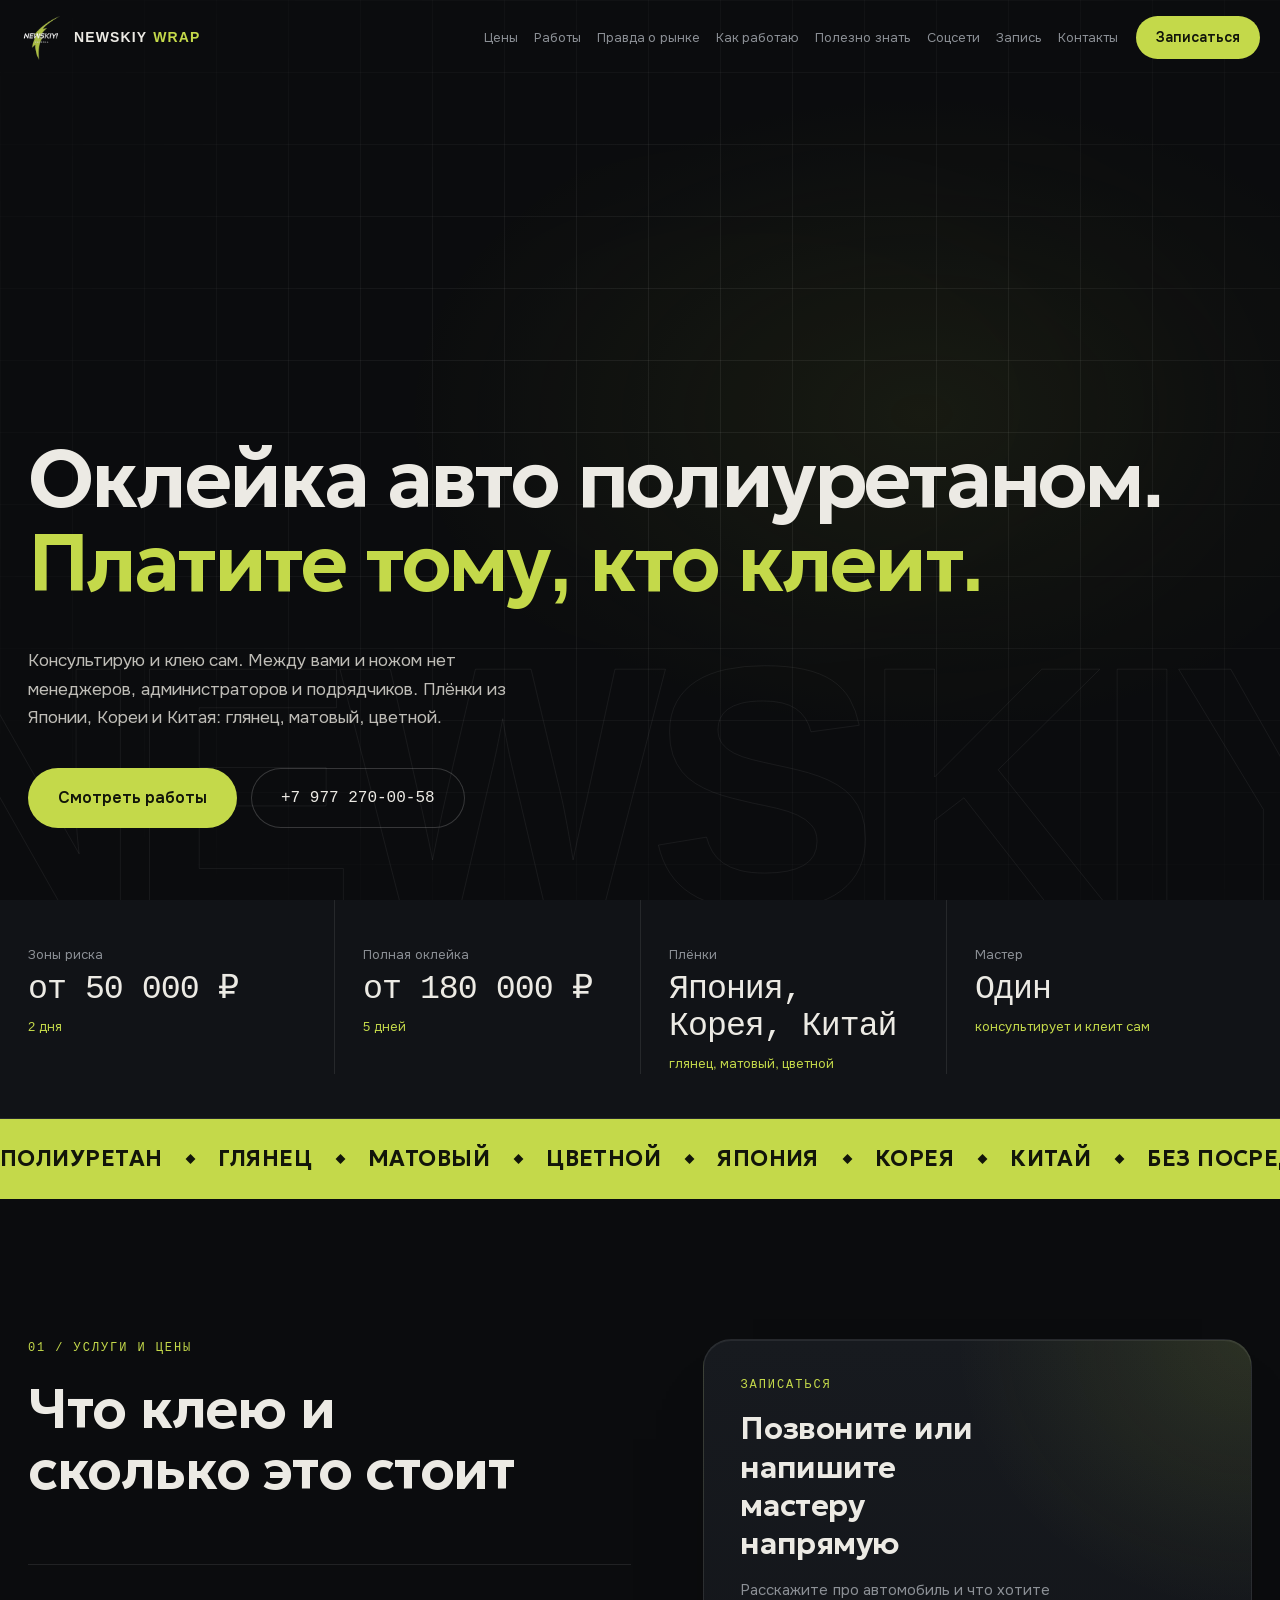
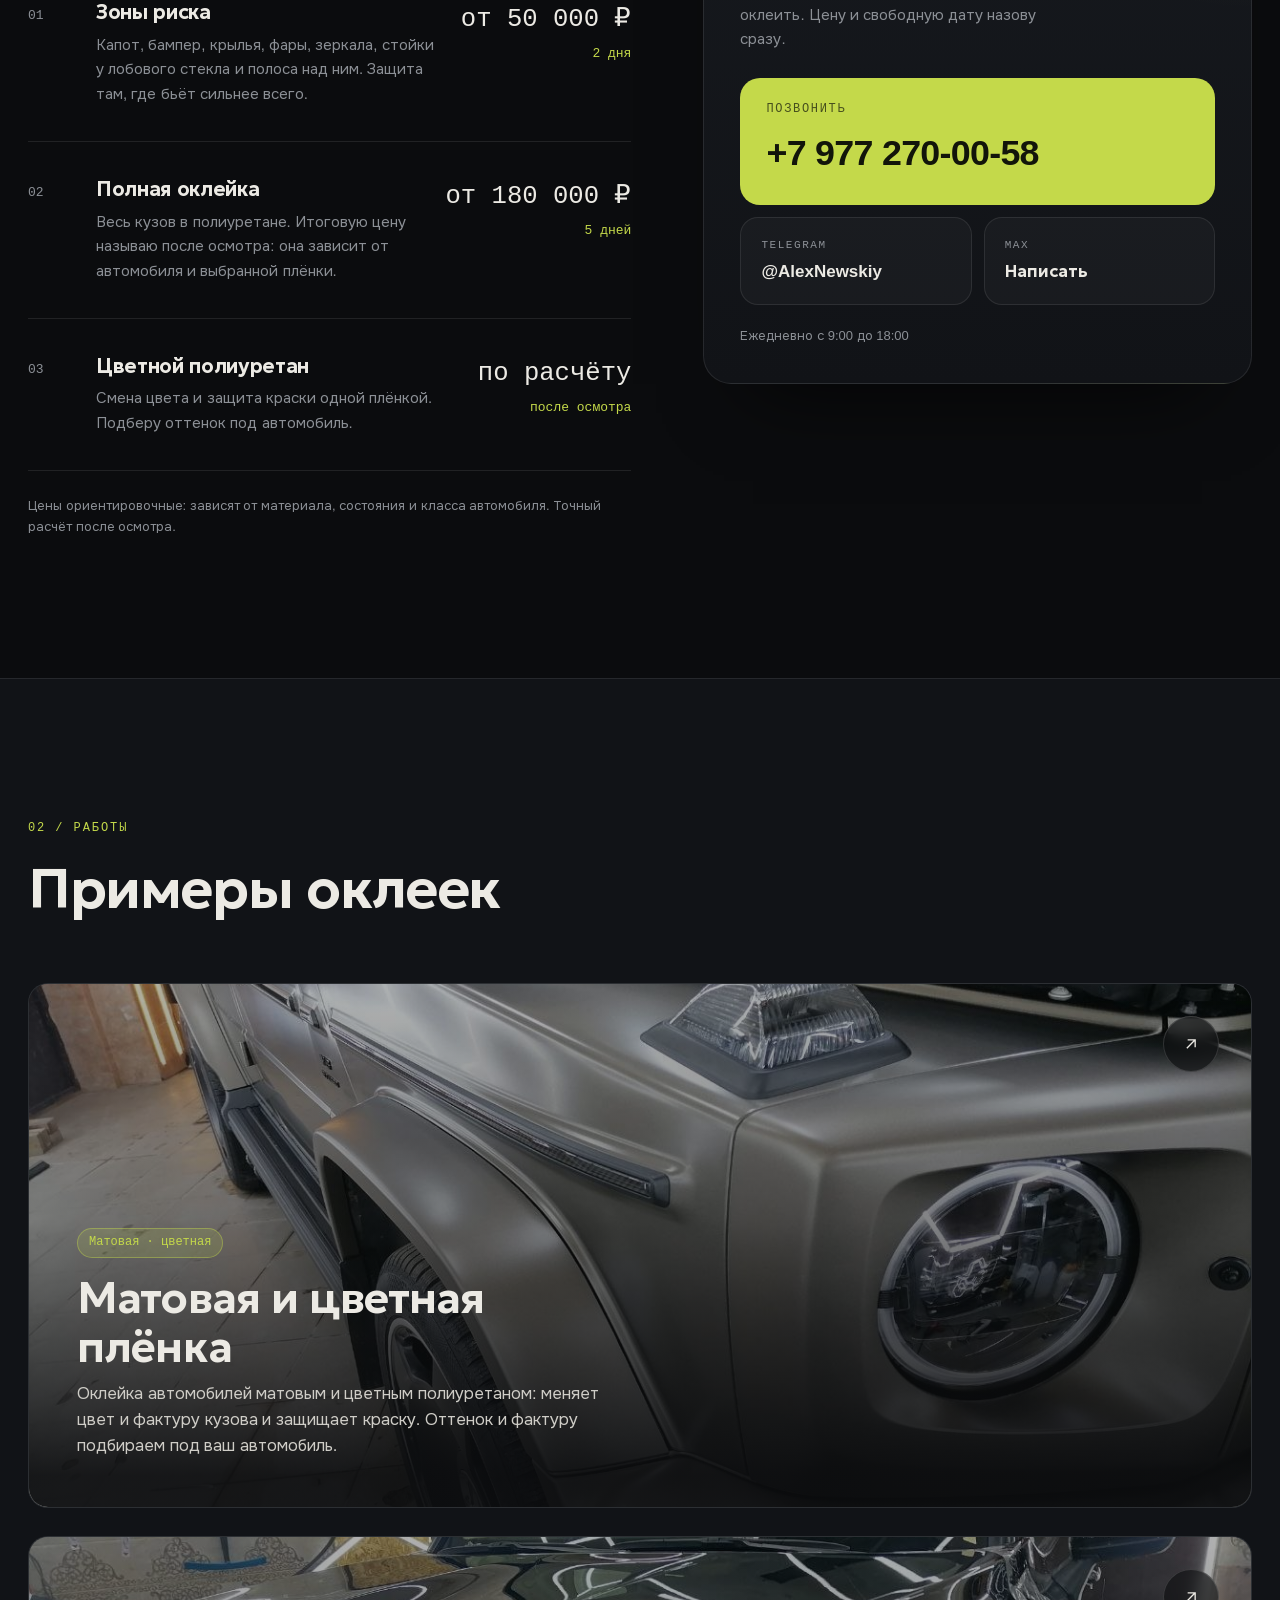
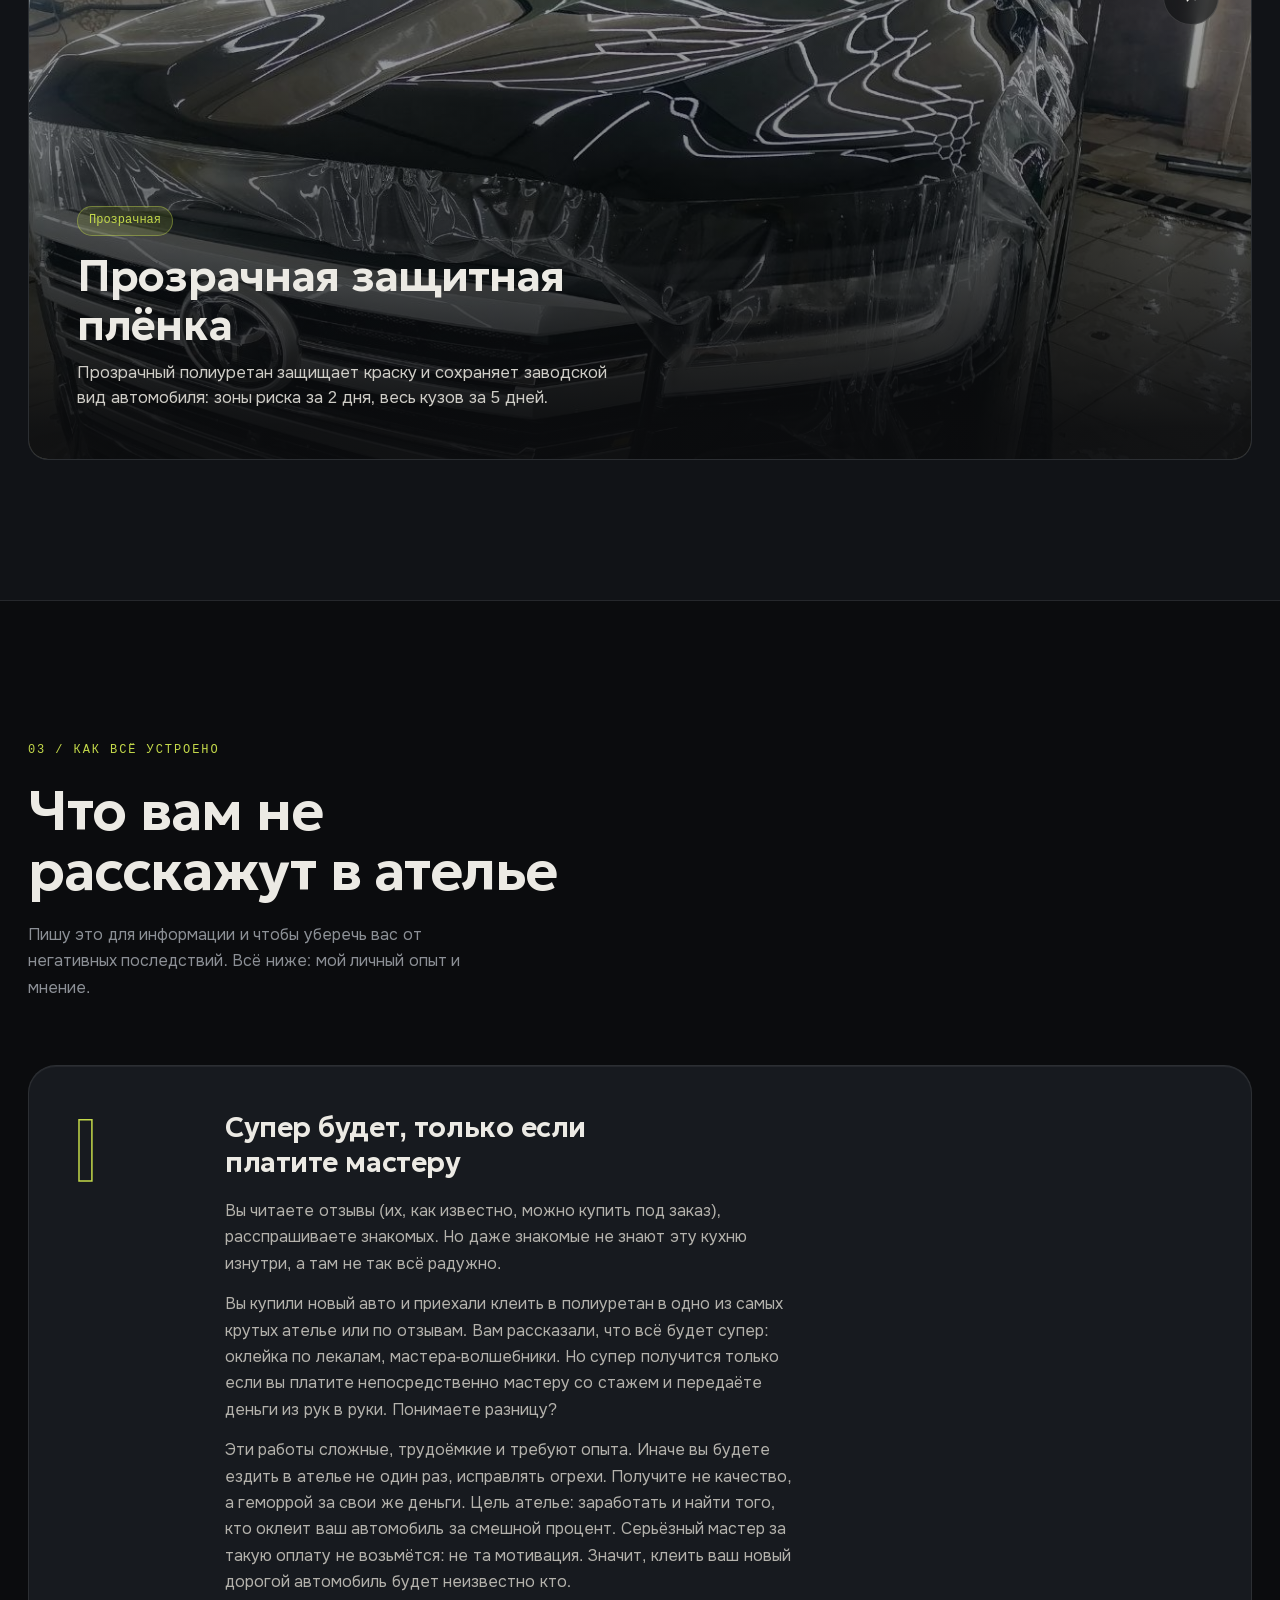
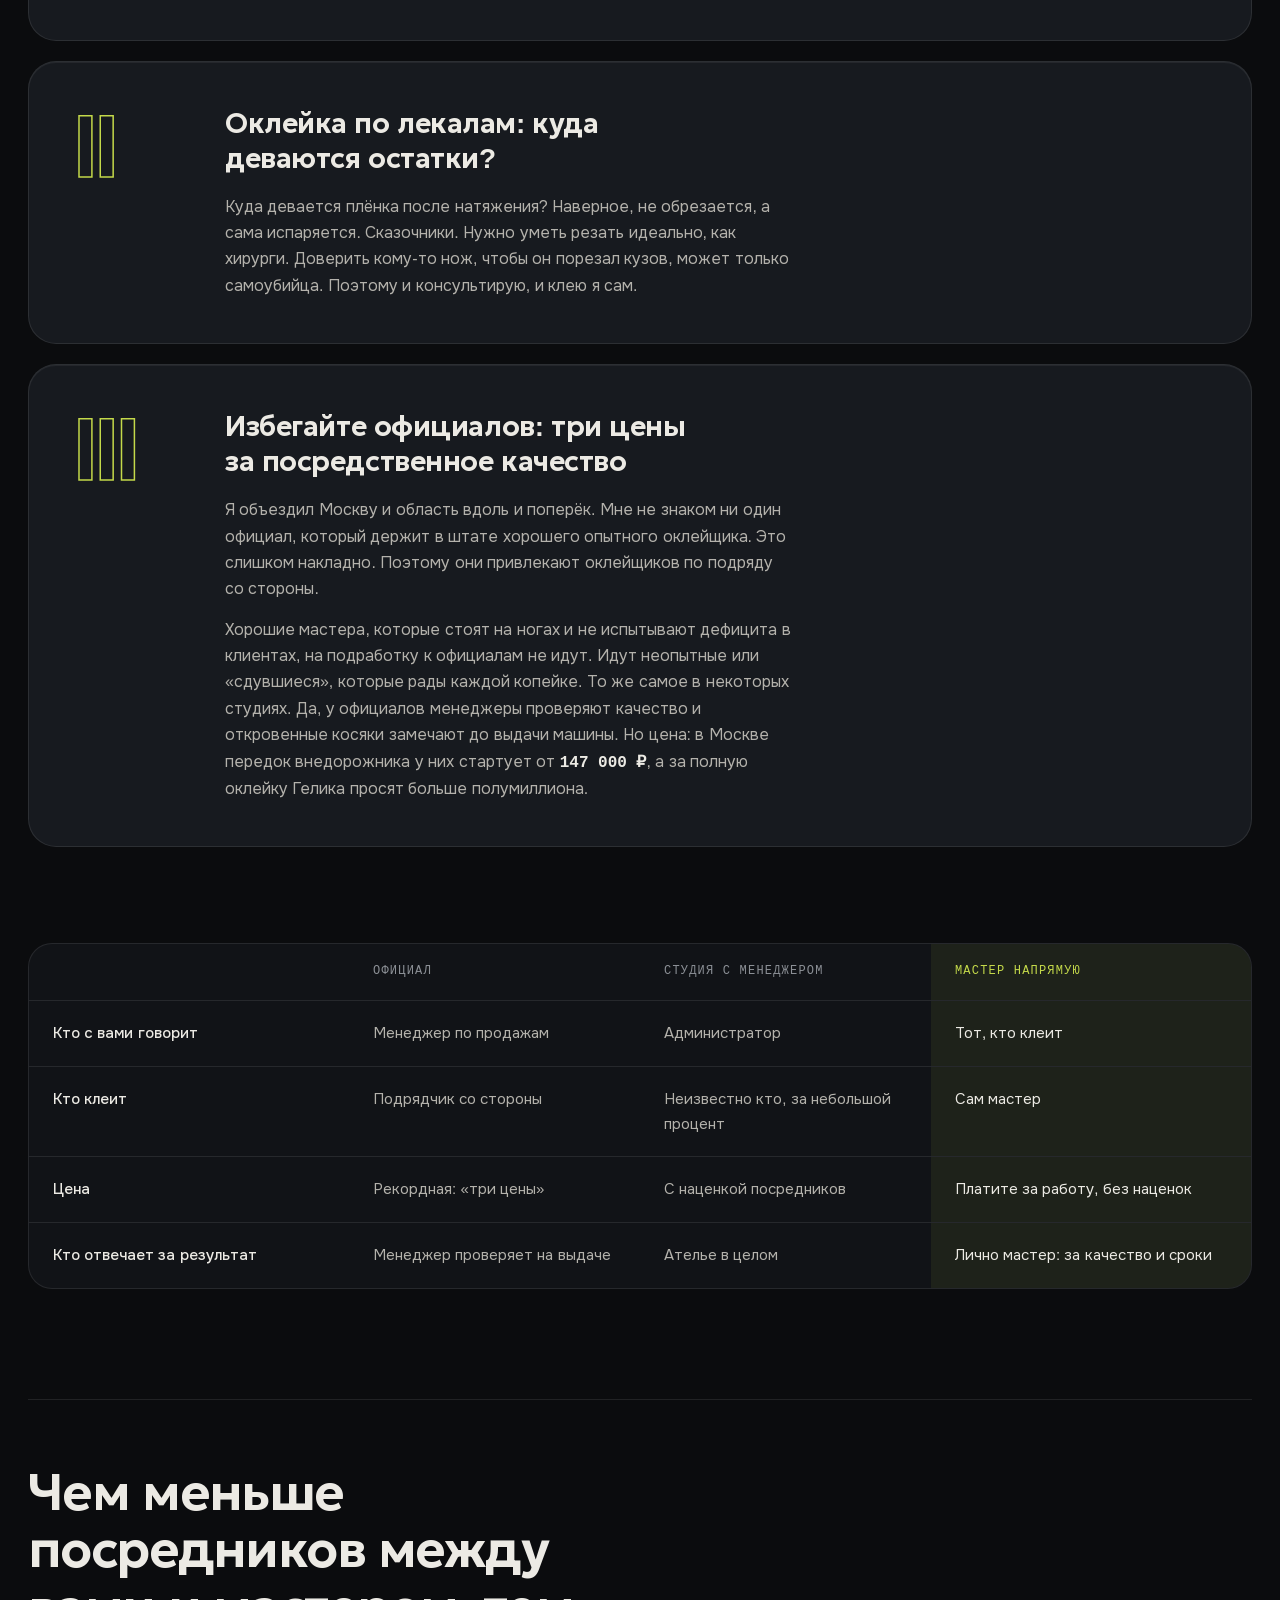
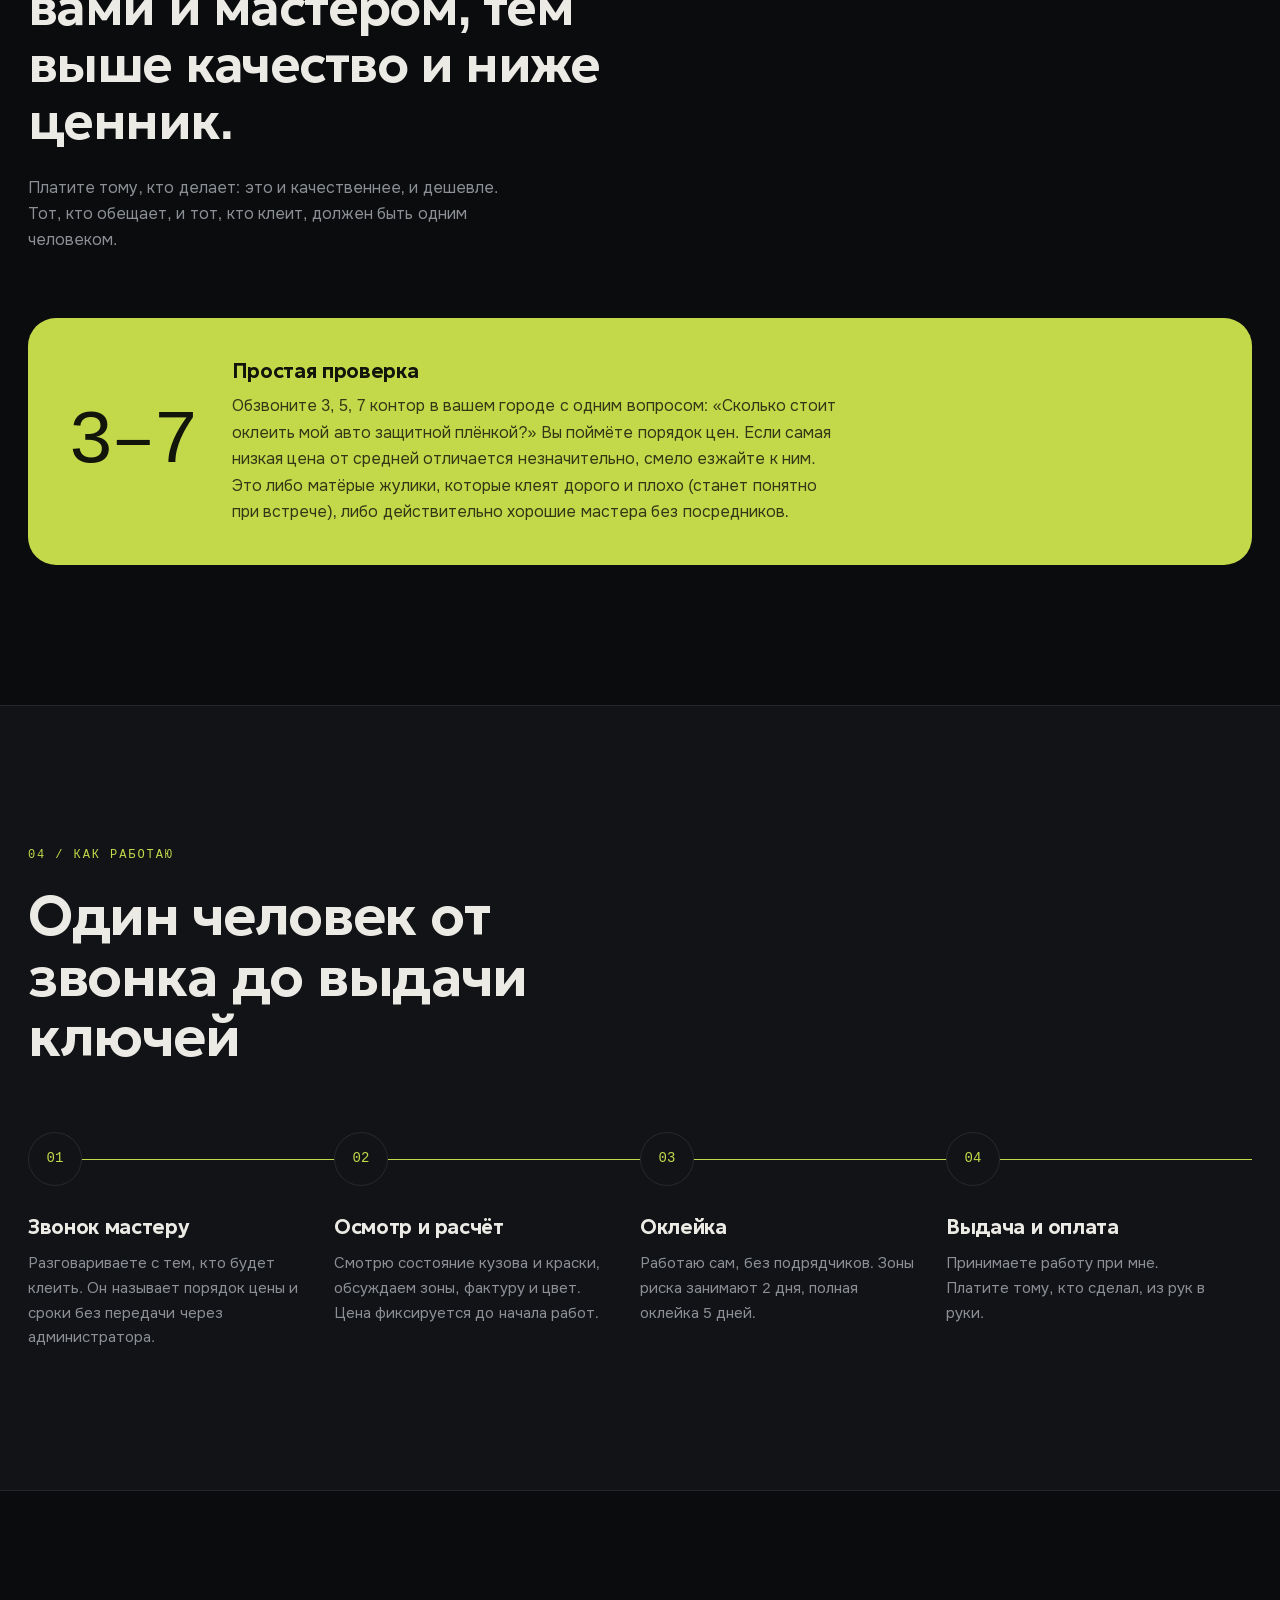
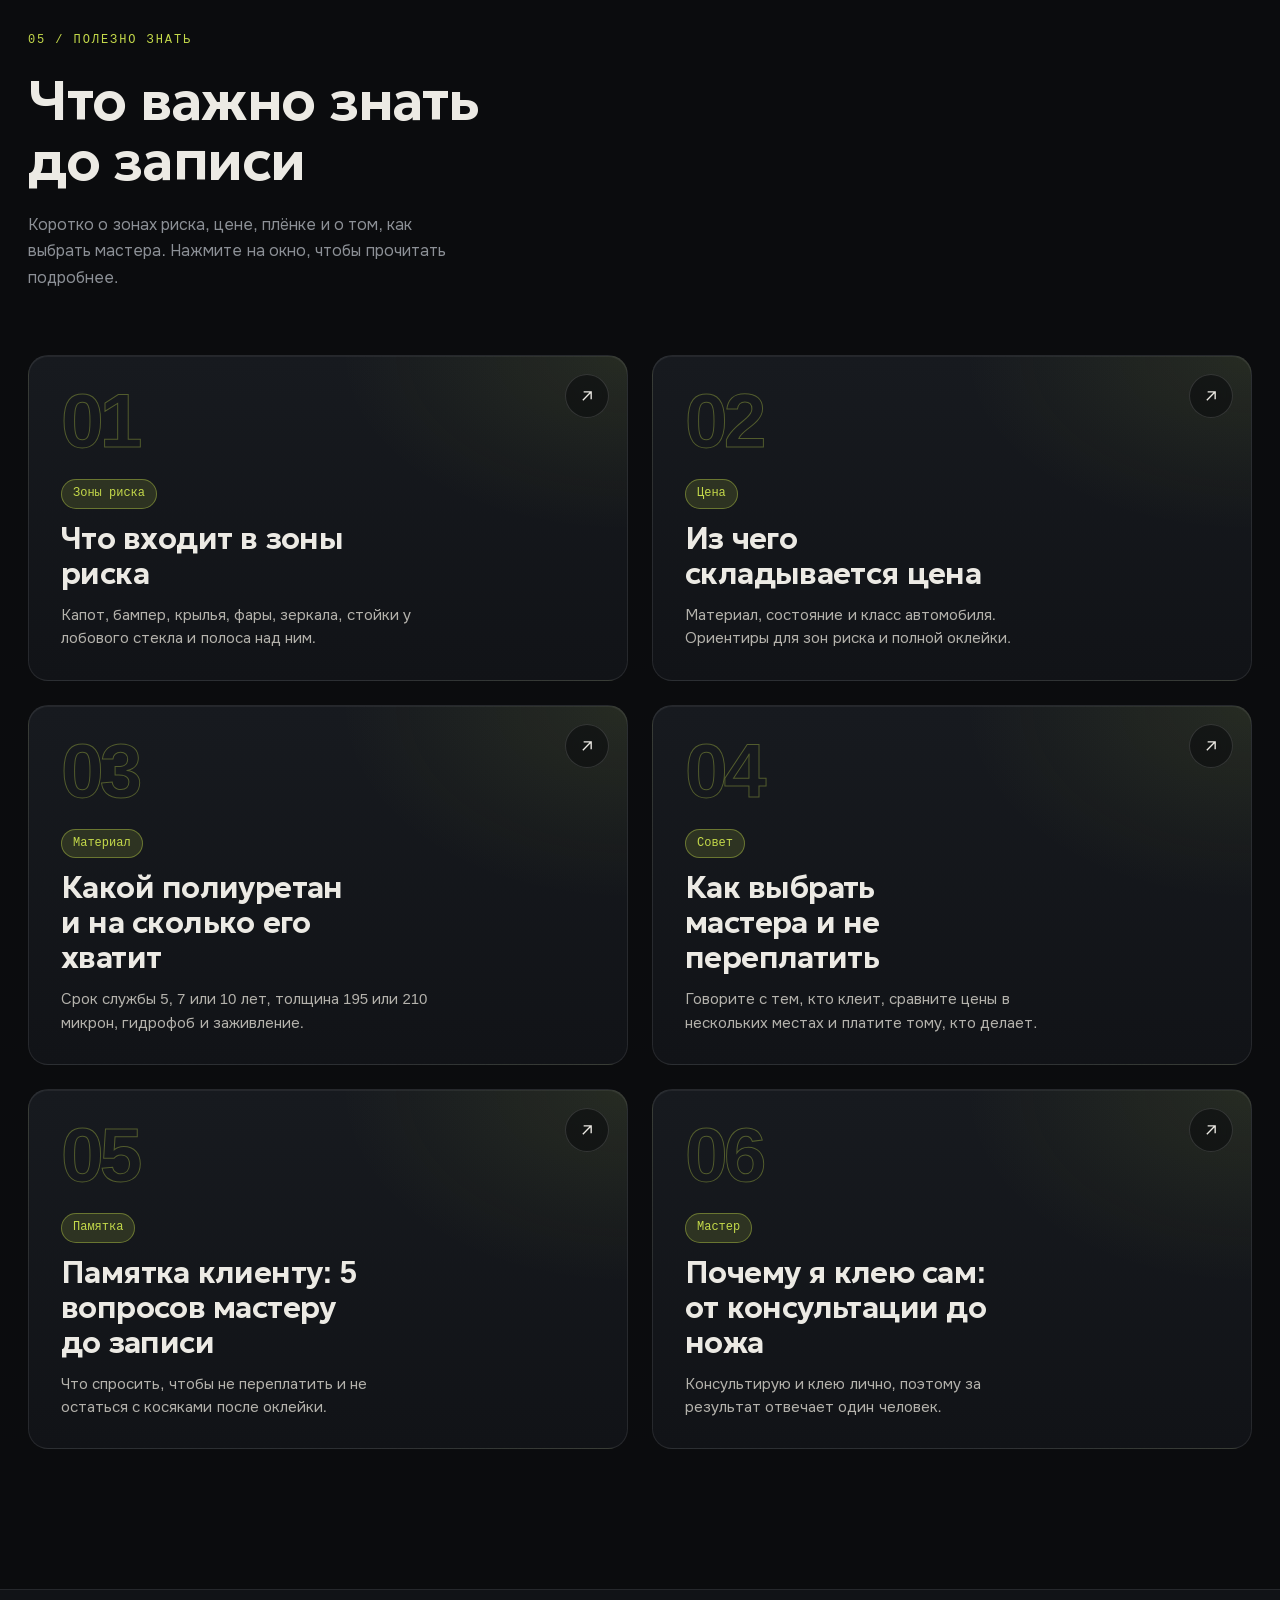
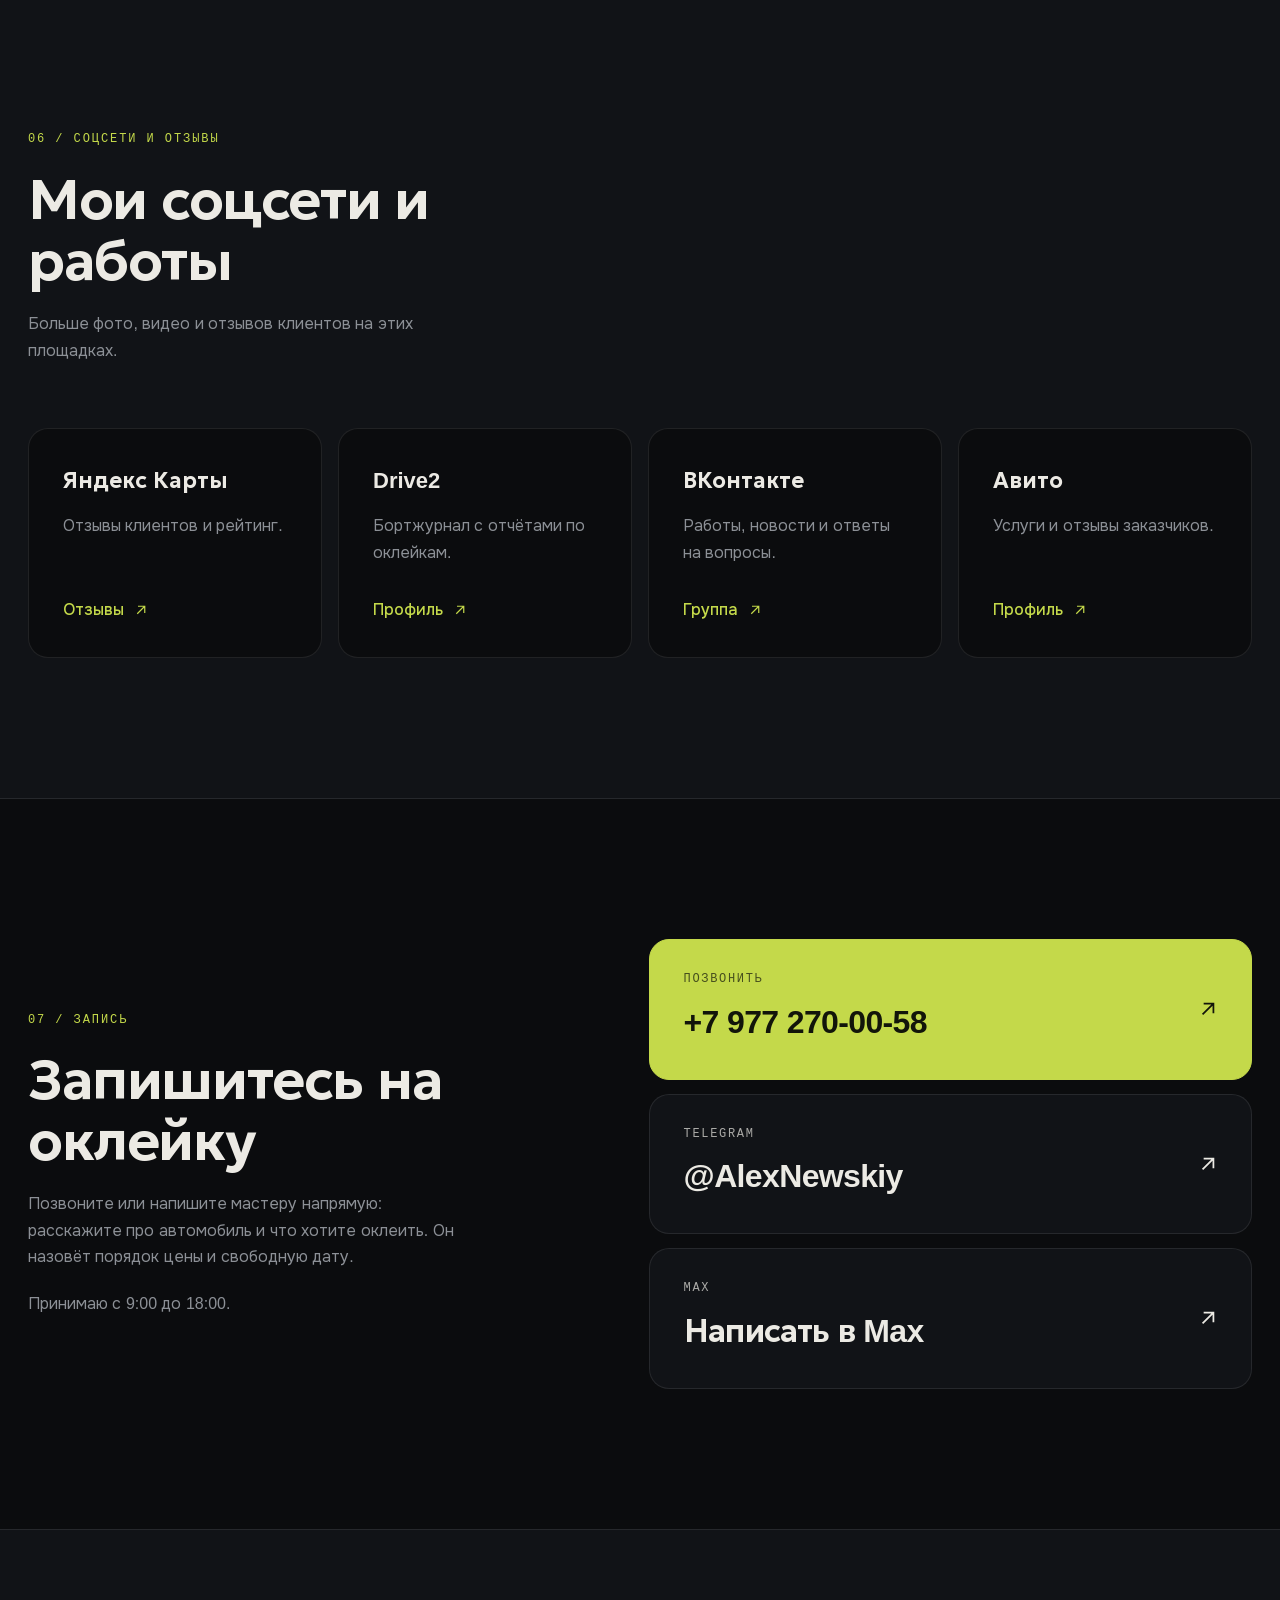
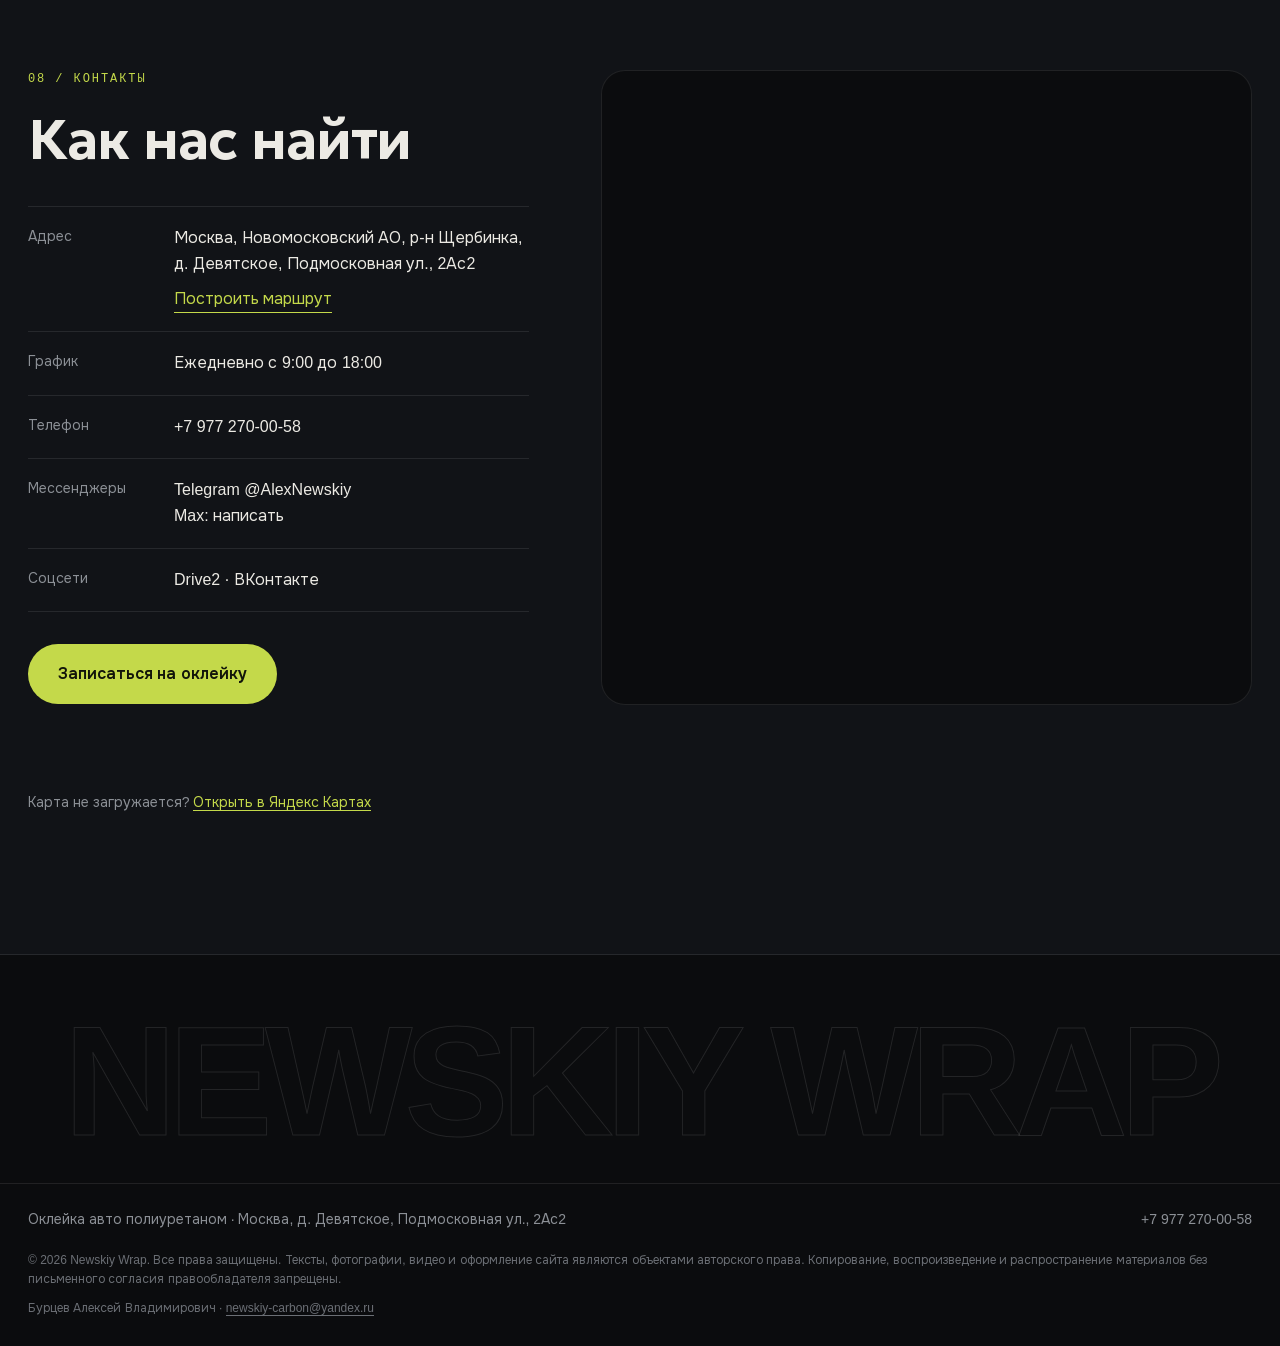
==== commit df3b81dd: "Ссылка на Drive2: правильный профиль newskiy Co-Authored-By: Claude Sonnet 5.5 <noreply@anthropic.co" ====
--- a/index.html
+++ b/index.html
@@ -51,7 +51,7 @@
   }],
   "sameAs": [
     "https://t.me/AlexNewskiy",
-    "https://www.drive2.ru/users/newski",
+    "https://www.drive2.ru/users/newskiy",
     "https://vk.ru/club53753313"
   ]
 }
@@ -310,7 +310,7 @@
         <p>Отзывы клиентов и рейтинг.</p>
         <span class="src-go">Отзывы <svg width="18" height="18" viewBox="0 0 24 24" fill="none" stroke="currentColor" stroke-width="1.6"><path d="M7 17 17 7M8 7h9v9"/></svg></span>
       </a>
-      <a class="review-src reveal" href="https://www.drive2.ru/users/newski" target="_blank" rel="noopener">
+      <a class="review-src reveal" href="https://www.drive2.ru/users/newskiy" target="_blank" rel="noopener">
         <span class="src-name">Drive2</span>
         <p>Бортжурнал с отчётами по оклейкам.</p>
         <span class="src-go">Профиль <svg width="18" height="18" viewBox="0 0 24 24" fill="none" stroke="currentColor" stroke-width="1.6"><path d="M7 17 17 7M8 7h9v9"/></svg></span>
@@ -369,7 +369,7 @@
         <div><dt>График</dt><dd>Ежедневно с 9:00 до 18:00</dd></div>
         <div><dt>Телефон</dt><dd><a href="tel:+79772700058">+7 977 270-00-58</a></dd></div>
         <div><dt>Мессенджеры</dt><dd><a href="https://t.me/AlexNewskiy" target="_blank" rel="noopener">Telegram @AlexNewskiy</a><br><a href="https://max.ru/u/f9LHodD0cOKzmCOb7GUmA6AZXnyaJ79vmyBypSee1Kye7gQ1N4GQxfeC9OI" target="_blank" rel="noopener">Max: написать</a></dd></div>
-        <div><dt>Соцсети</dt><dd><a href="https://www.drive2.ru/users/newski" target="_blank" rel="noopener">Drive2</a> · <a href="https://vk.ru/club53753313" target="_blank" rel="noopener">ВКонтакте</a></dd></div>
+        <div><dt>Соцсети</dt><dd><a href="https://www.drive2.ru/users/newskiy" target="_blank" rel="noopener">Drive2</a> · <a href="https://vk.ru/club53753313" target="_blank" rel="noopener">ВКонтакте</a></dd></div>
       </dl>
       <a class="btn contacts-cta" href="#booking">Записаться на оклейку</a>
     </div>
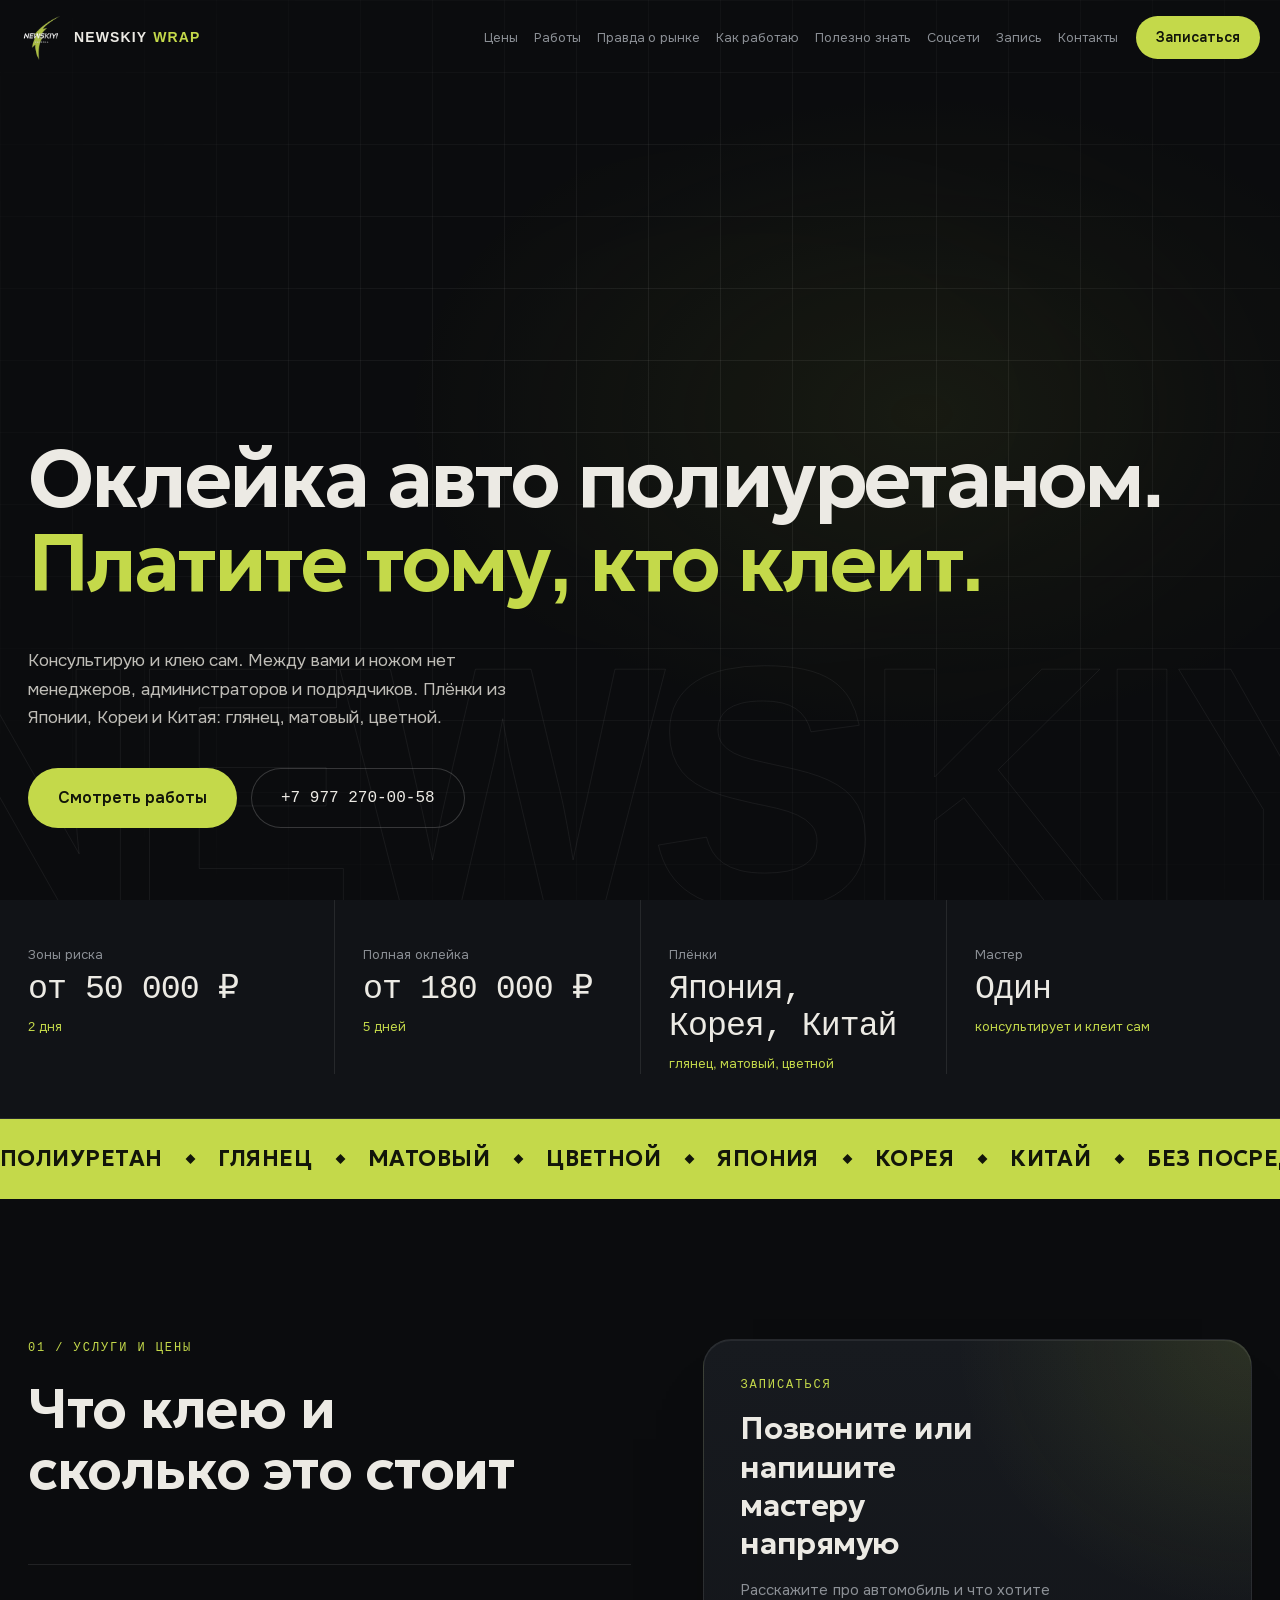
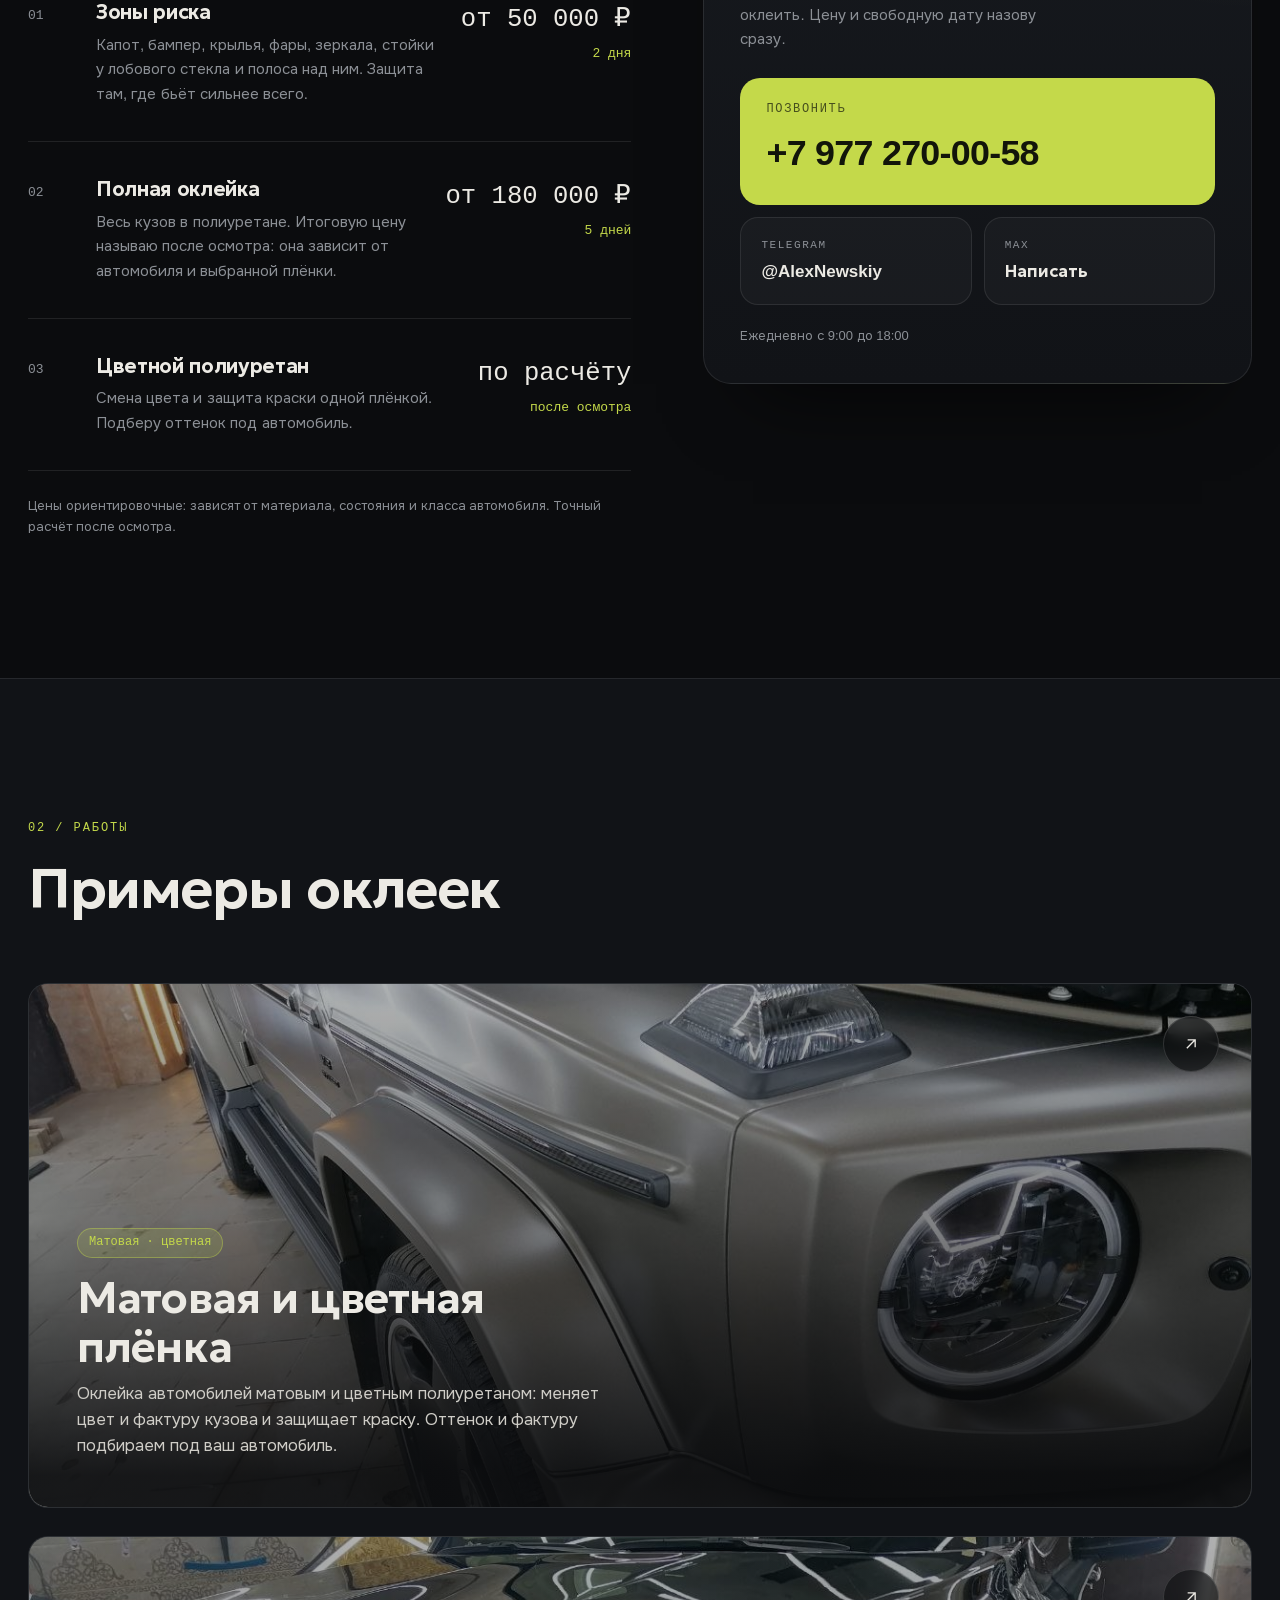
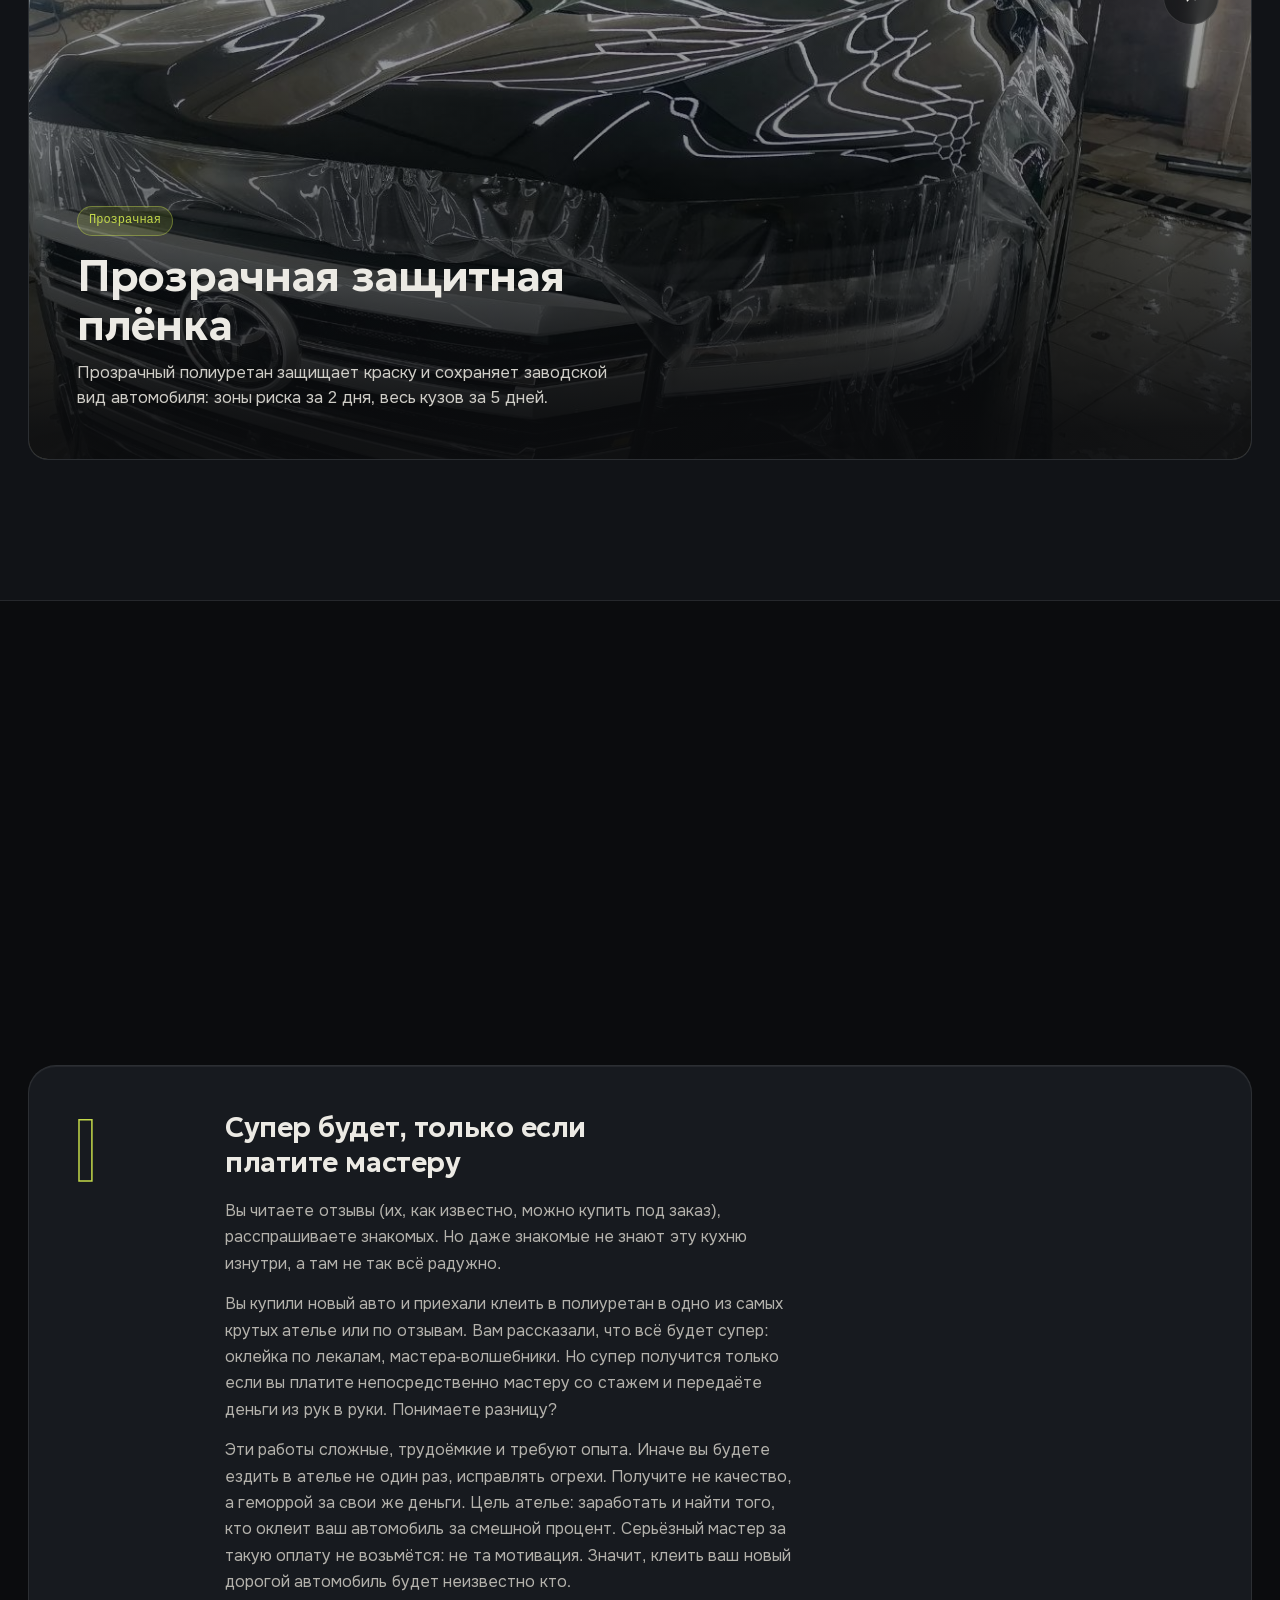
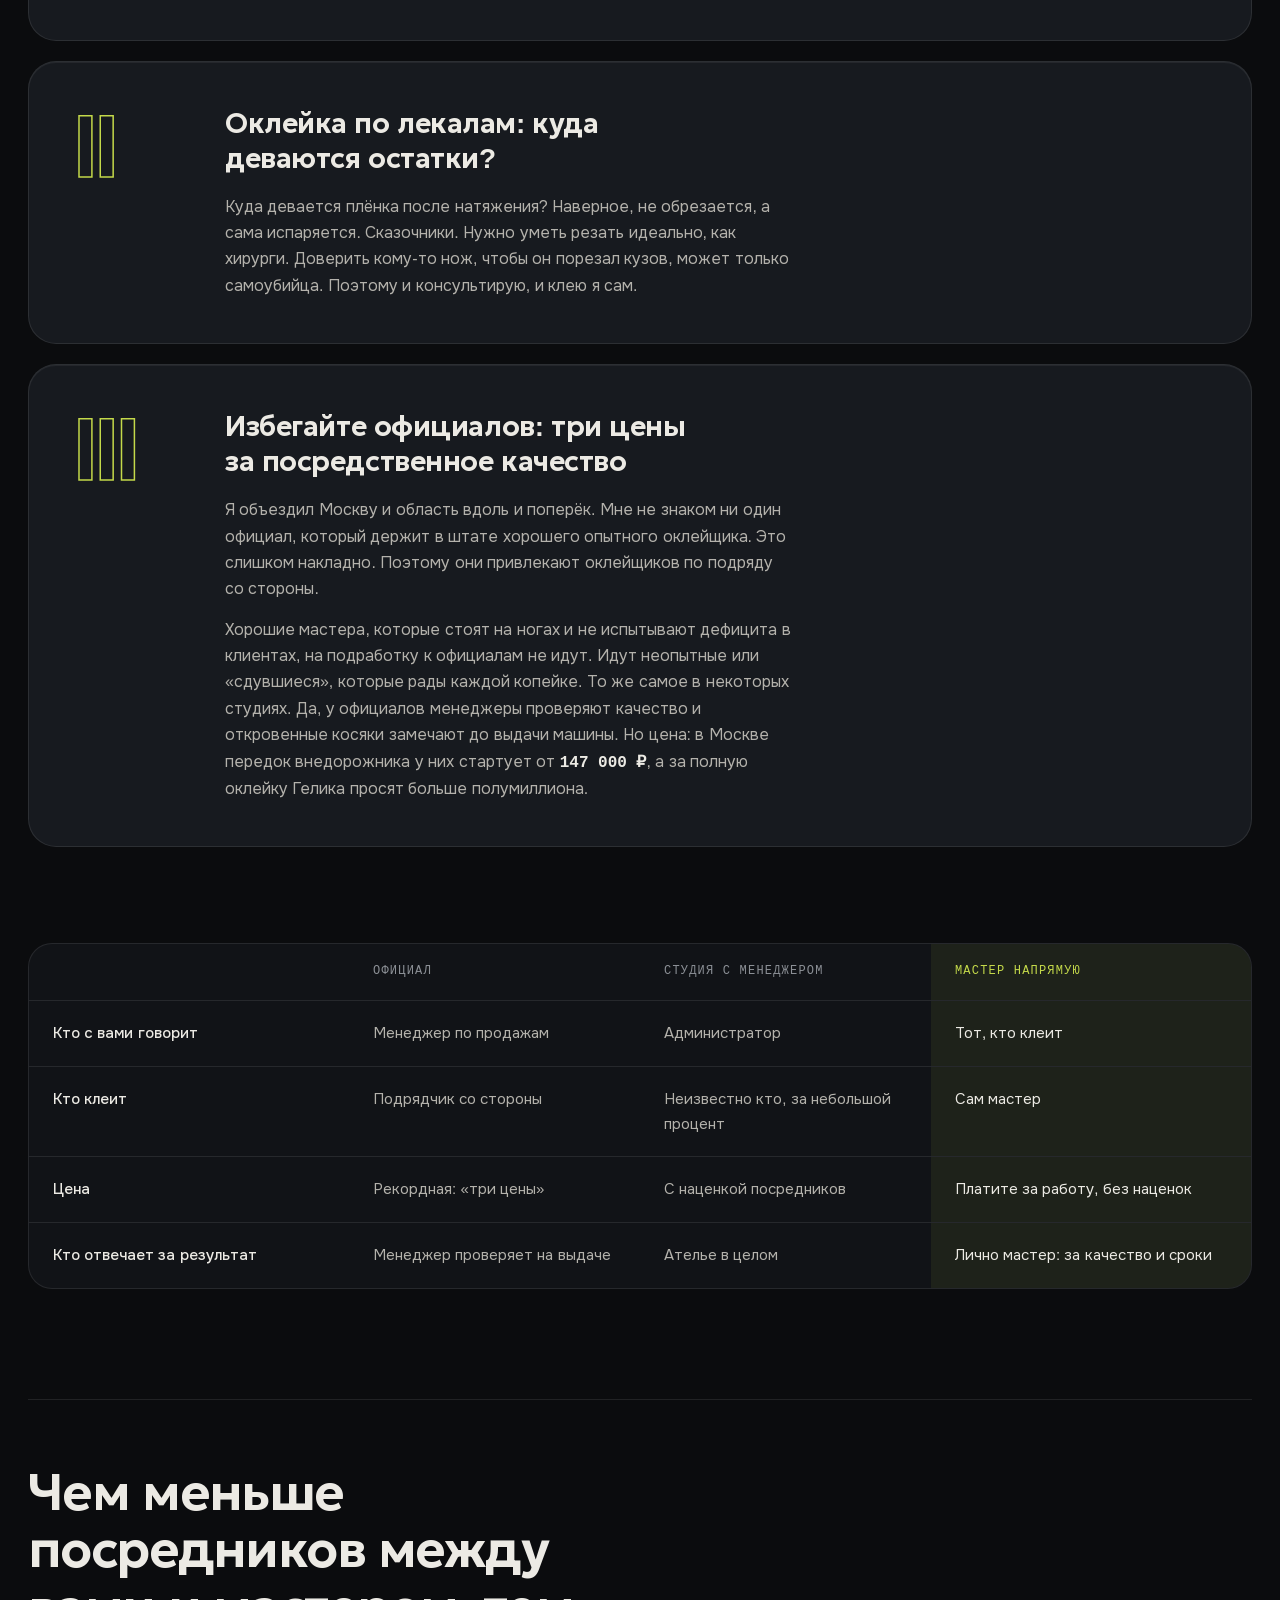
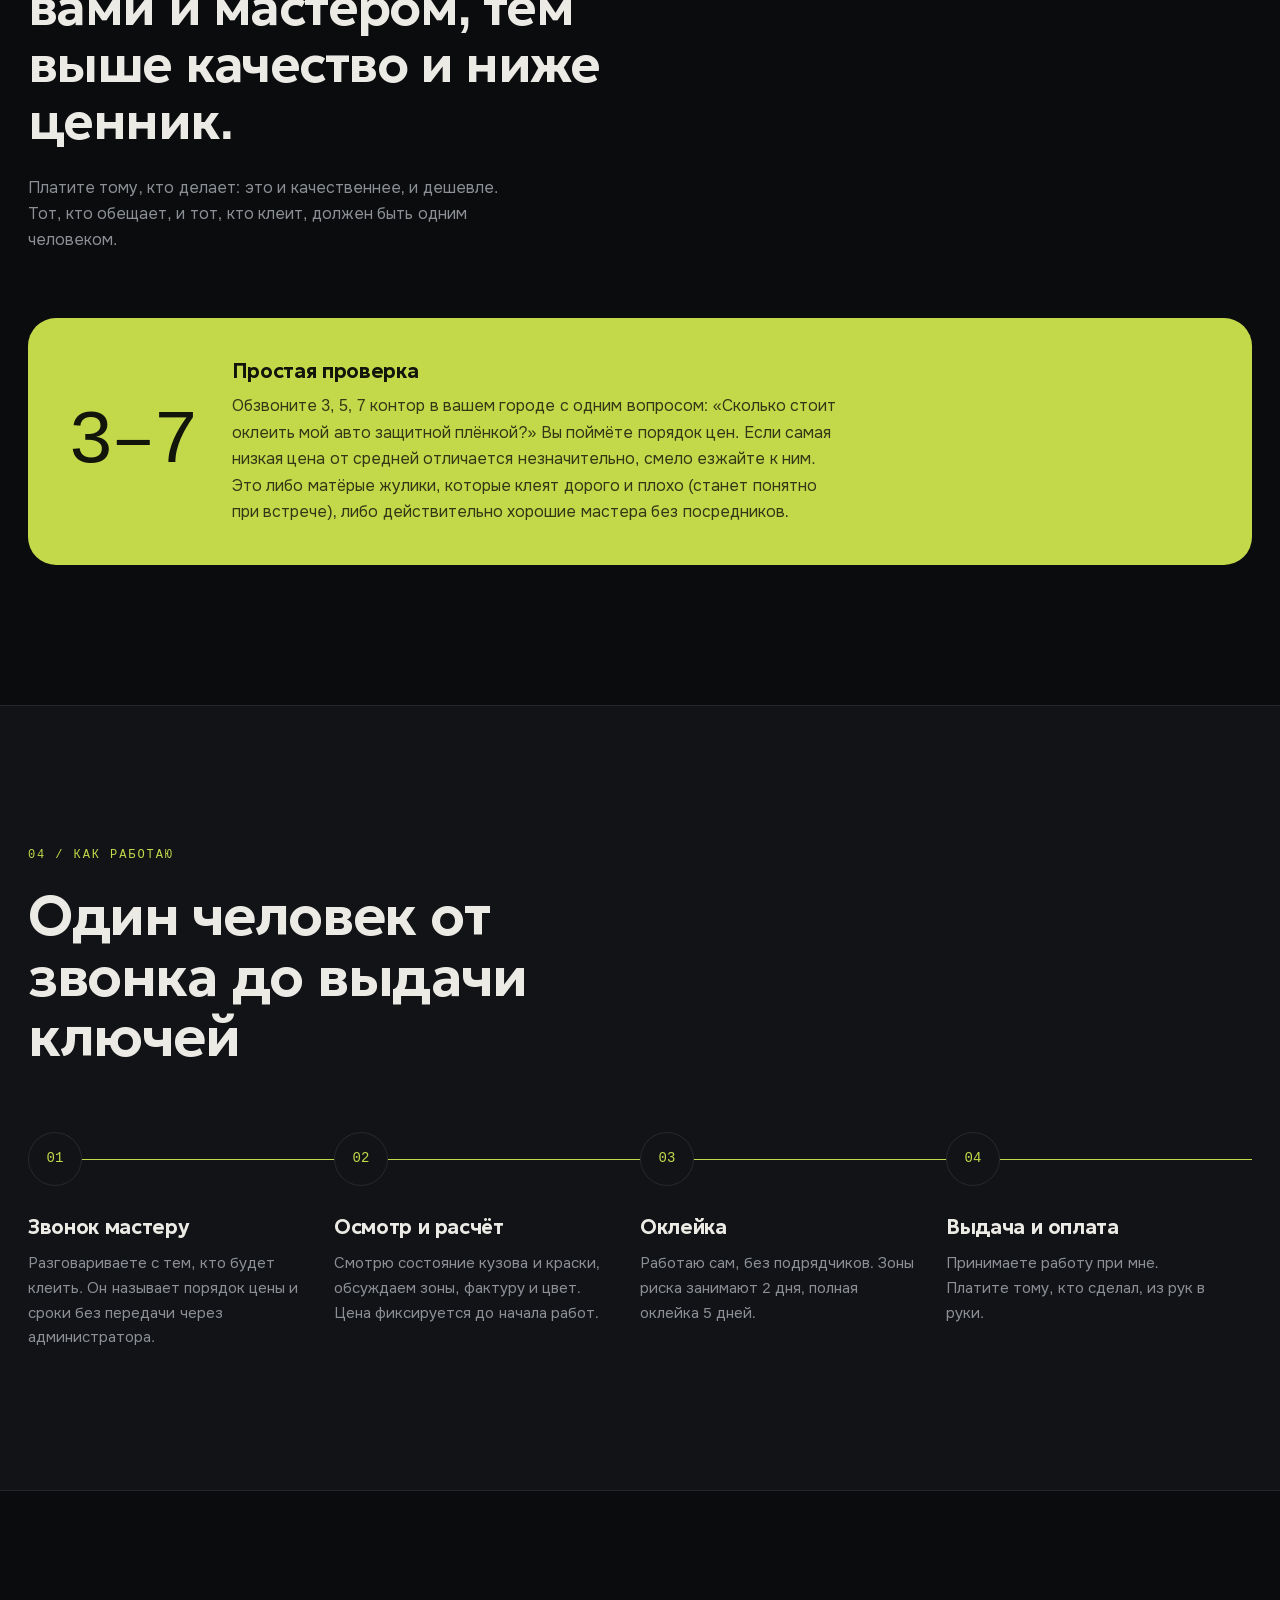
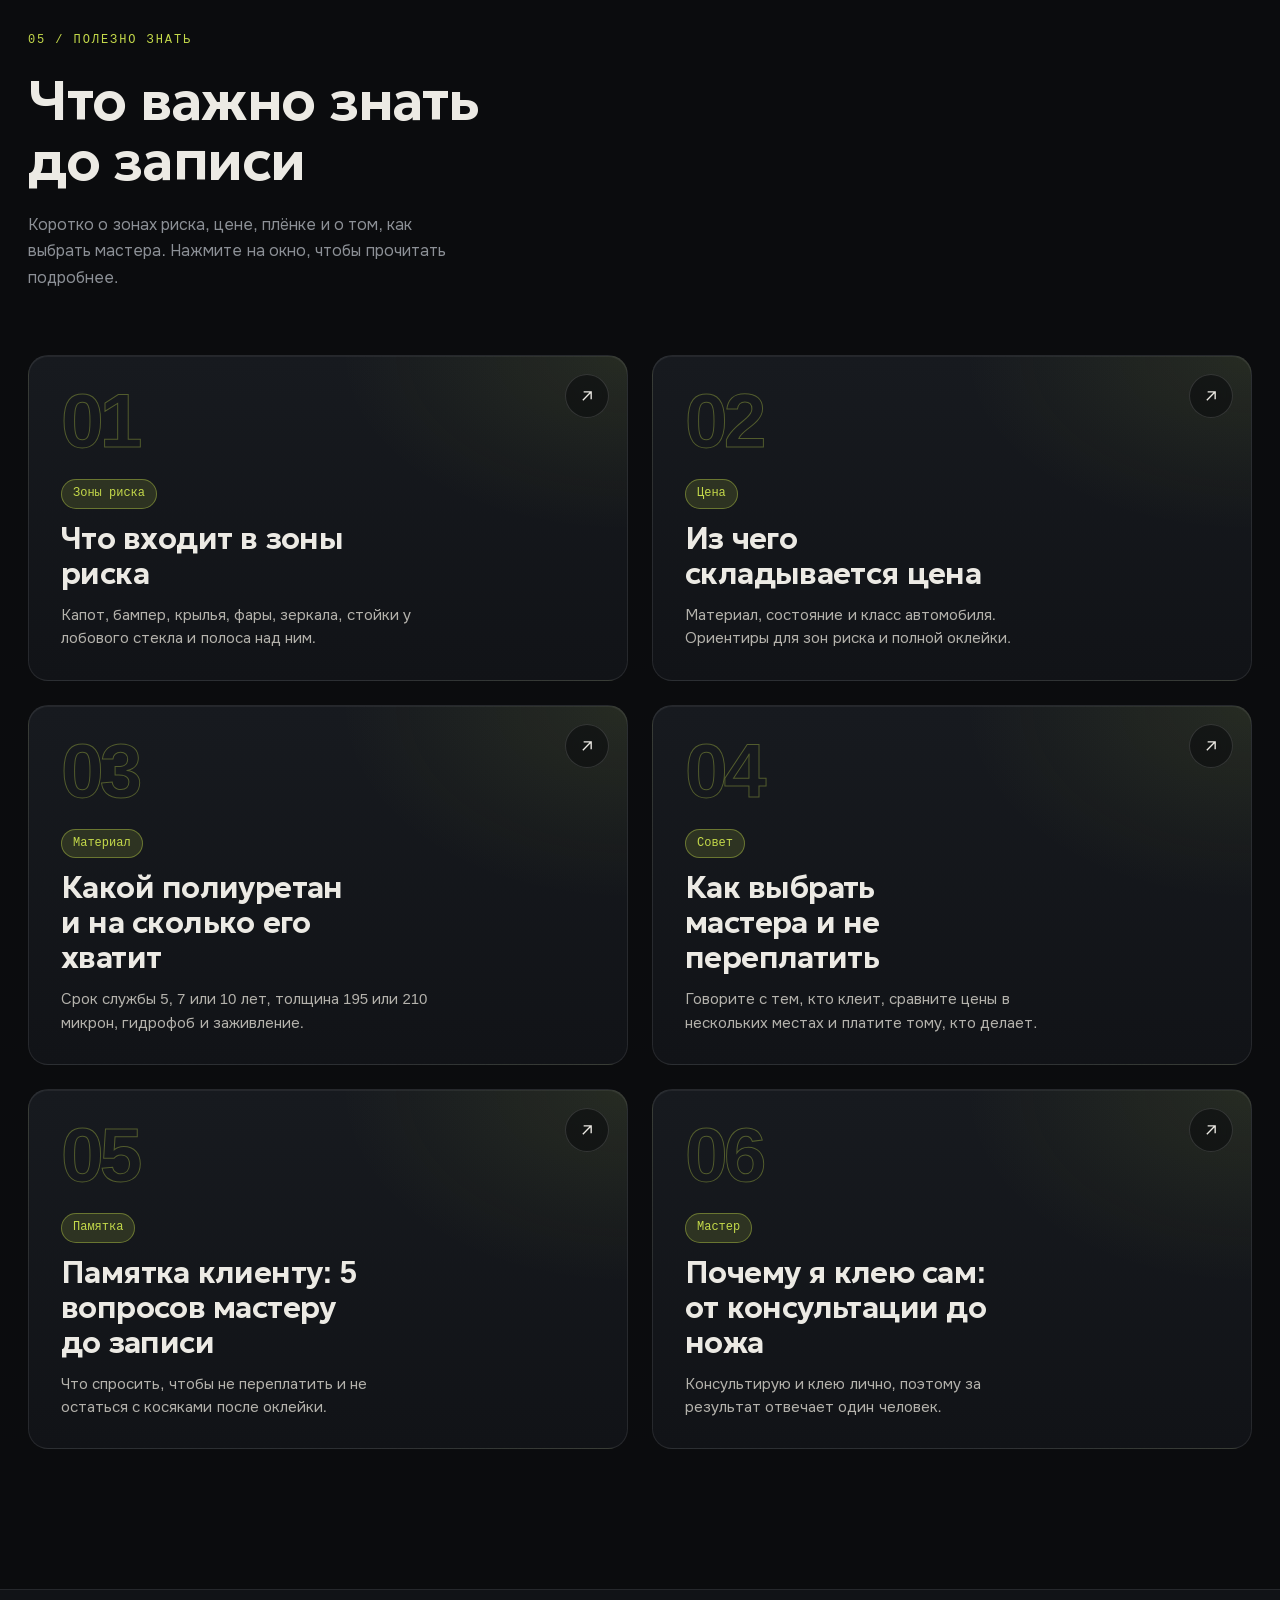
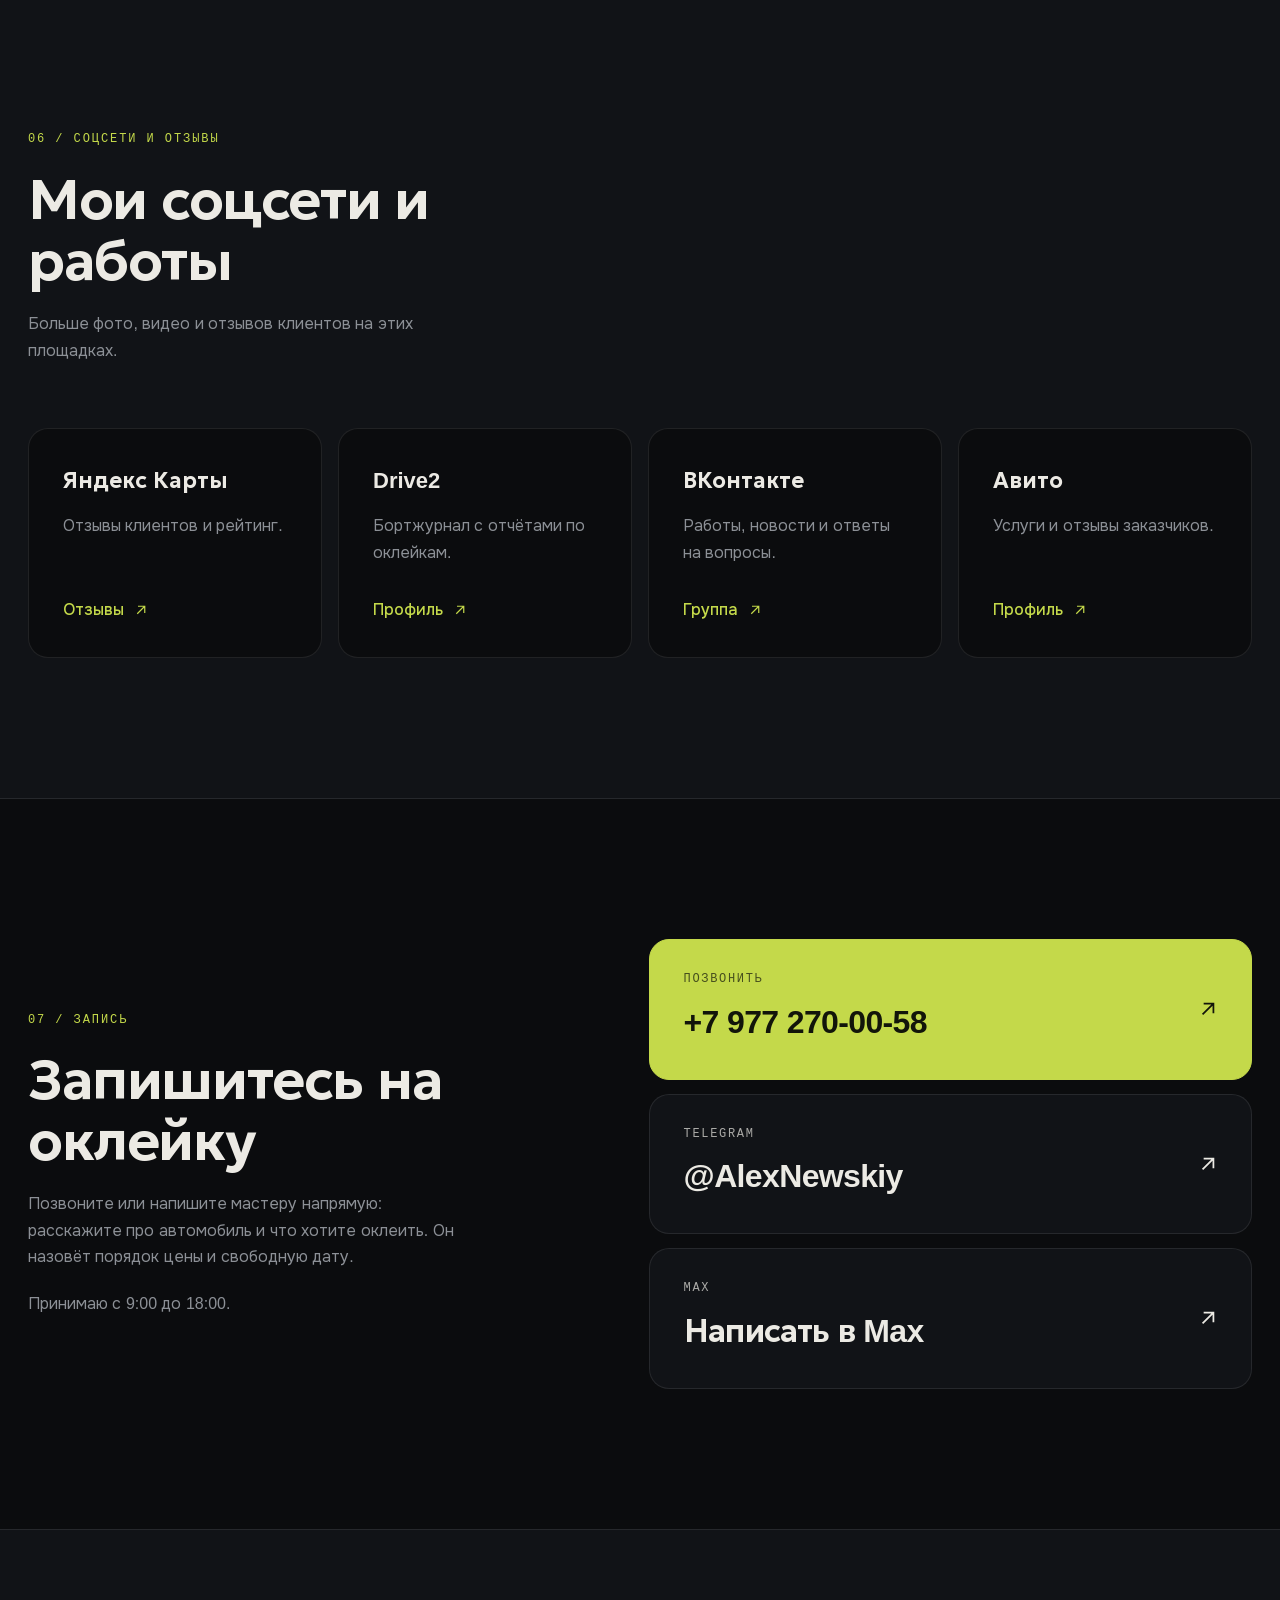
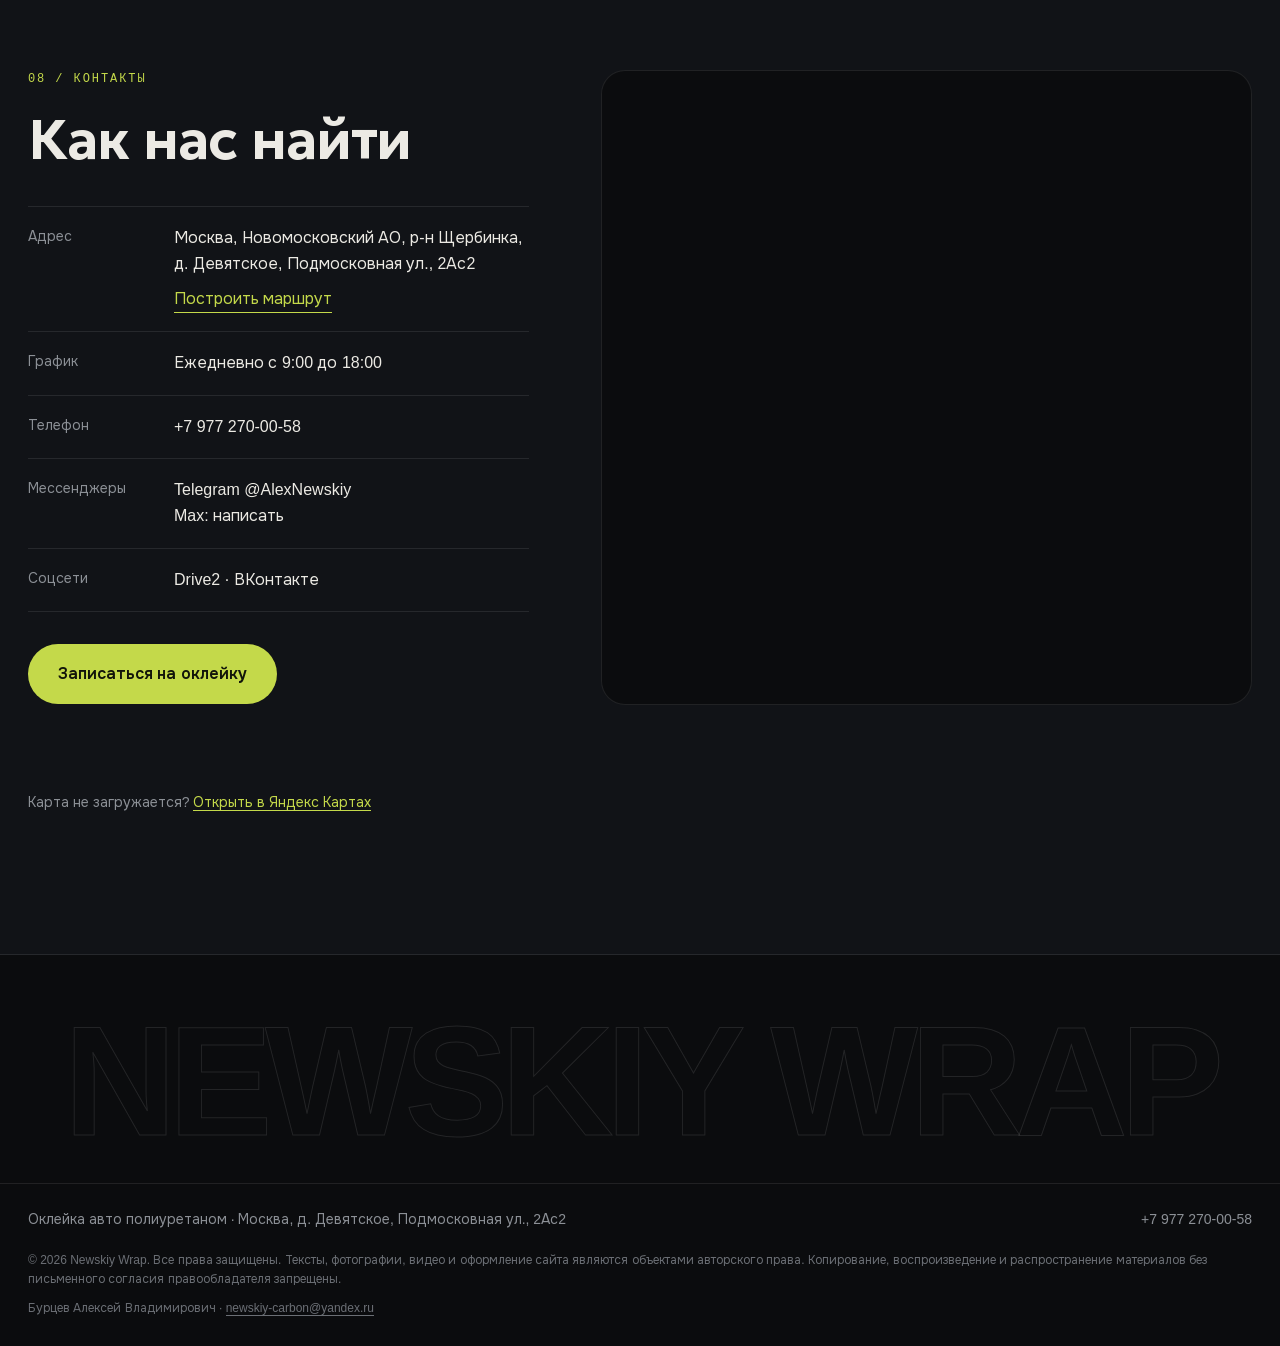
==== commit 46aa8a57: "Яндекс Вебмастер: метатег подтверждения прав Co-Authored-By: Claude Sonnet 5.5 <noreply@anthropic.co" ====
--- a/index.html
+++ b/index.html
@@ -5,6 +5,7 @@
 <meta name="viewport" content="width=device-width, initial-scale=1">
 <title>Newskiy Wrap — оклейка авто полиуретановой плёнкой в Москве</title>
 <meta name="description" content="Оклейка автомобилей полиуретаном: матовый, глянец, цветной. Плёнки из Японии, Кореи и Китая. Консультирует и клеит один мастер, без посредников. Зоны риска от 50 000 ₽, полная оклейка от 180 000 ₽.">
+<meta name="yandex-verification" content="7eb35eb6986047fe" />
 <meta name="theme-color" content="#0b0c0e">
 <link rel="preload" href="fonts/Geologica-300-cyrillic.woff2" as="font" type="font/woff2" crossorigin>
 <link rel="preload" href="fonts/Onest-300-cyrillic.woff2" as="font" type="font/woff2" crossorigin>
